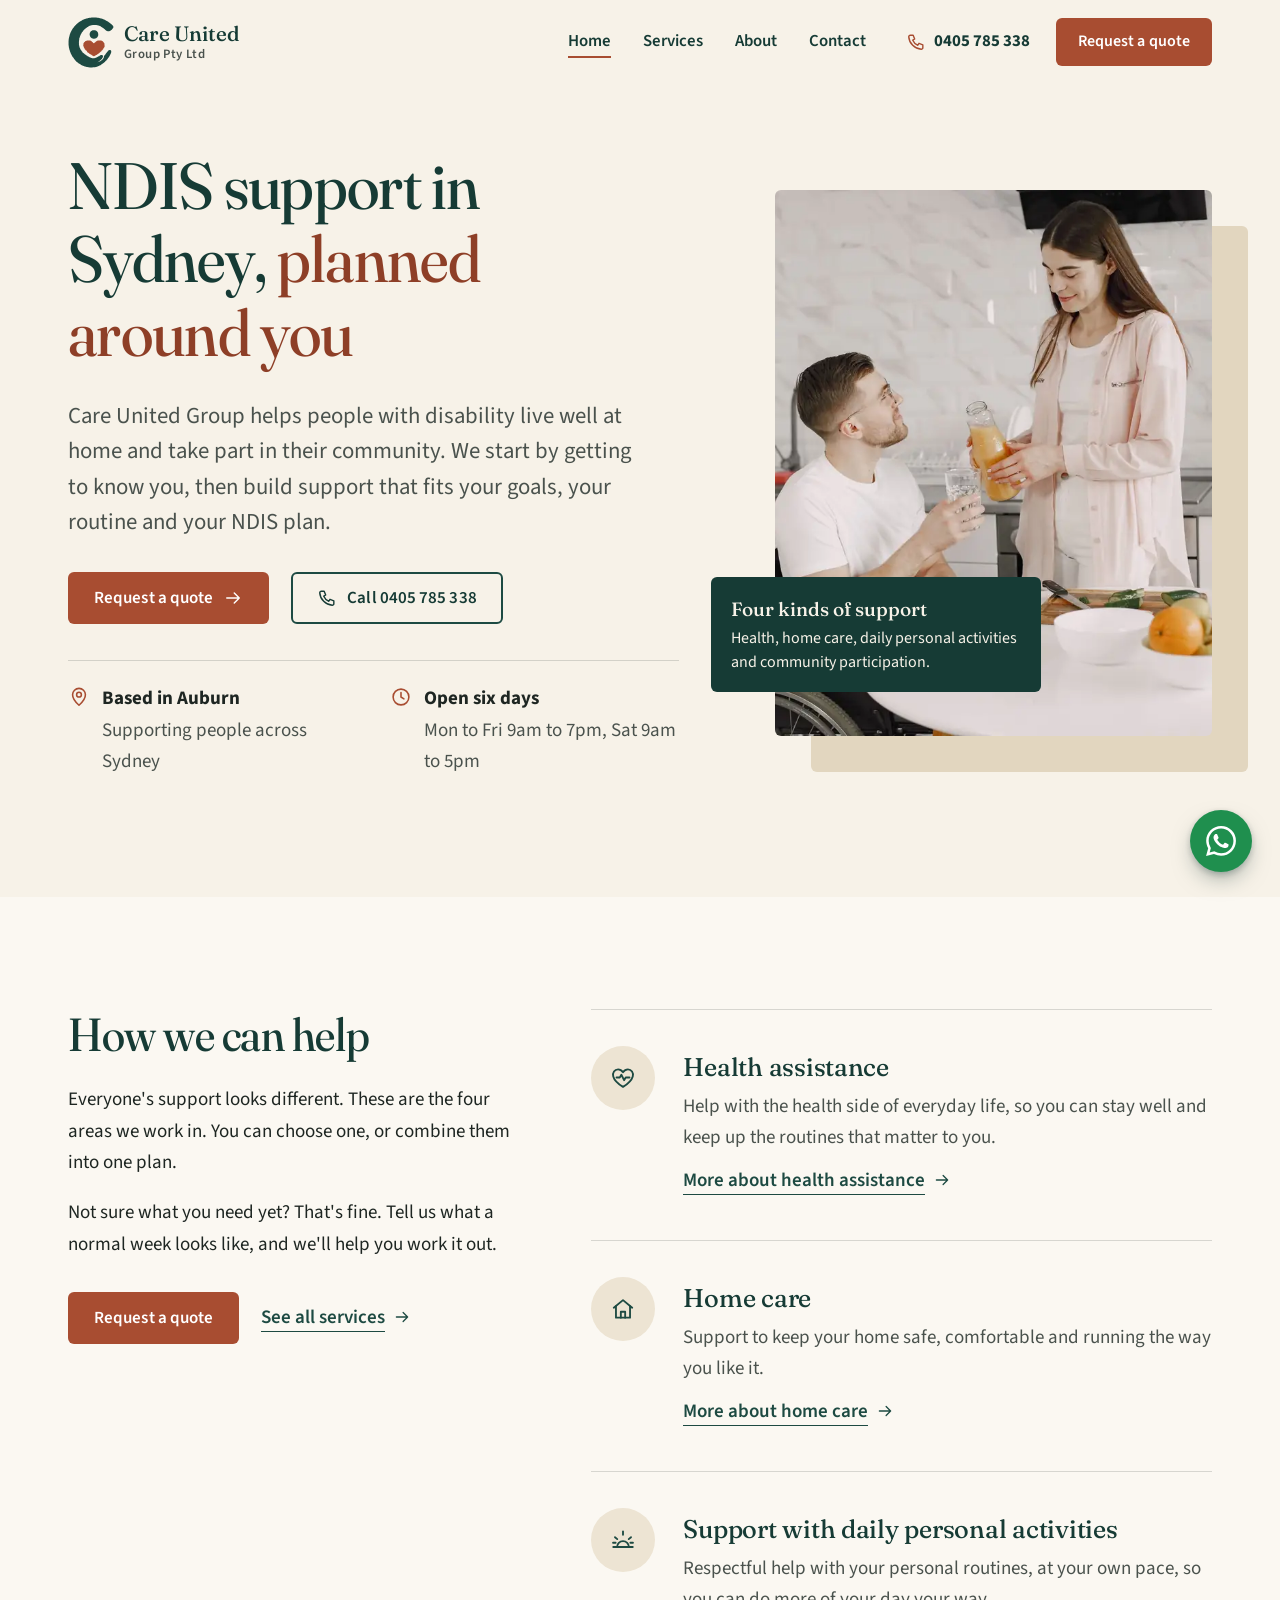
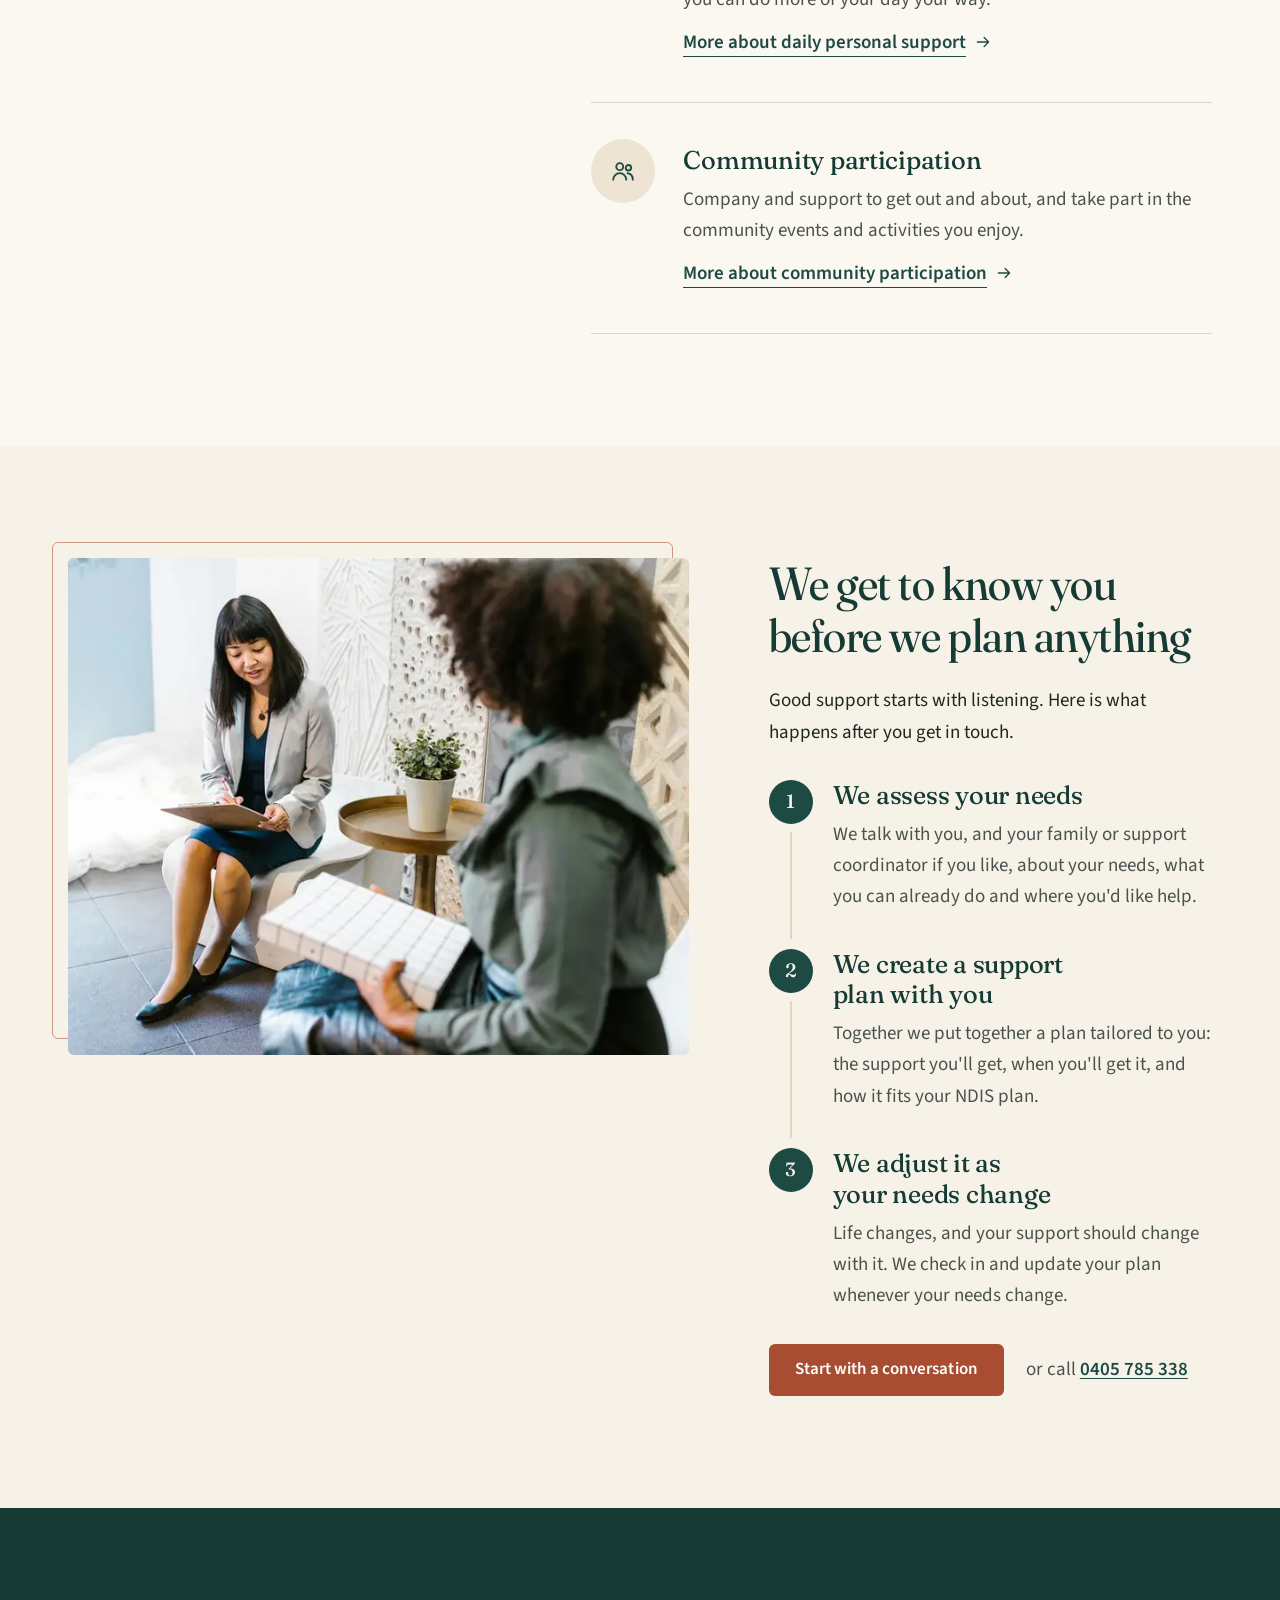
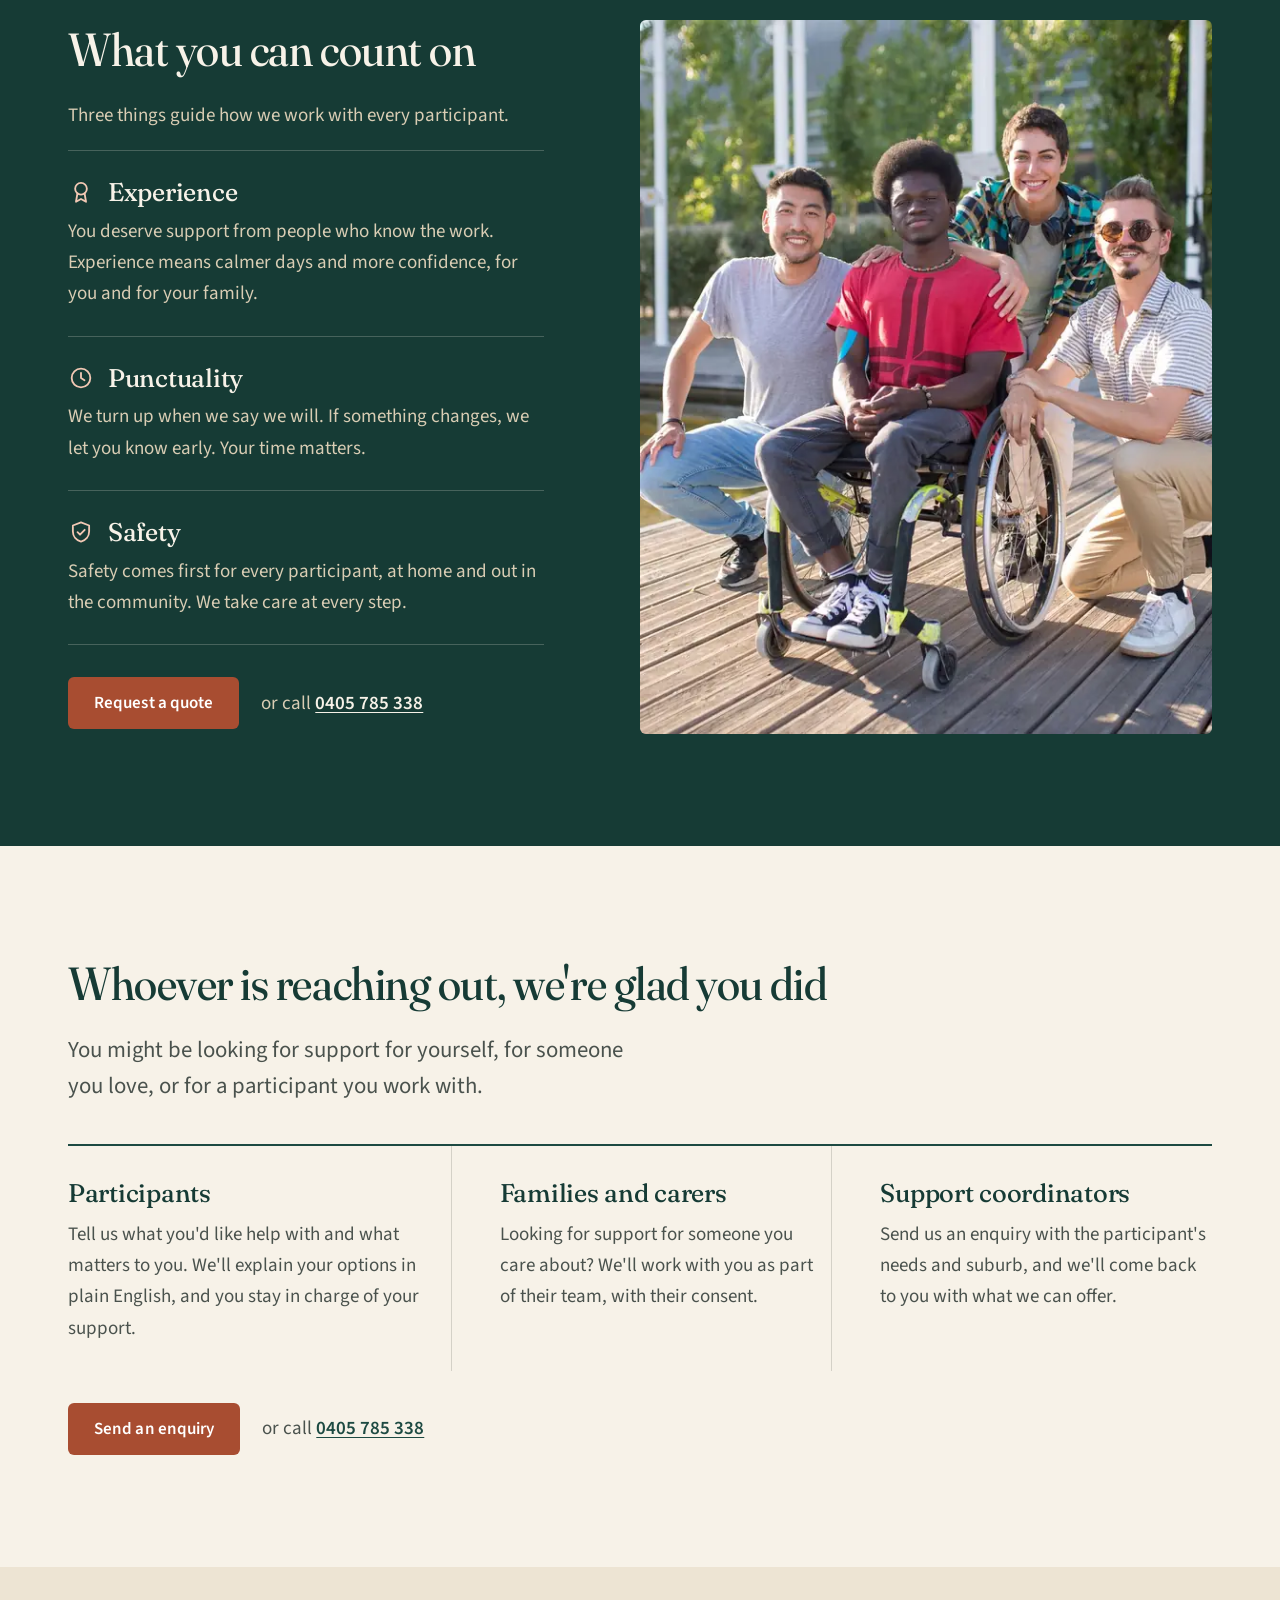
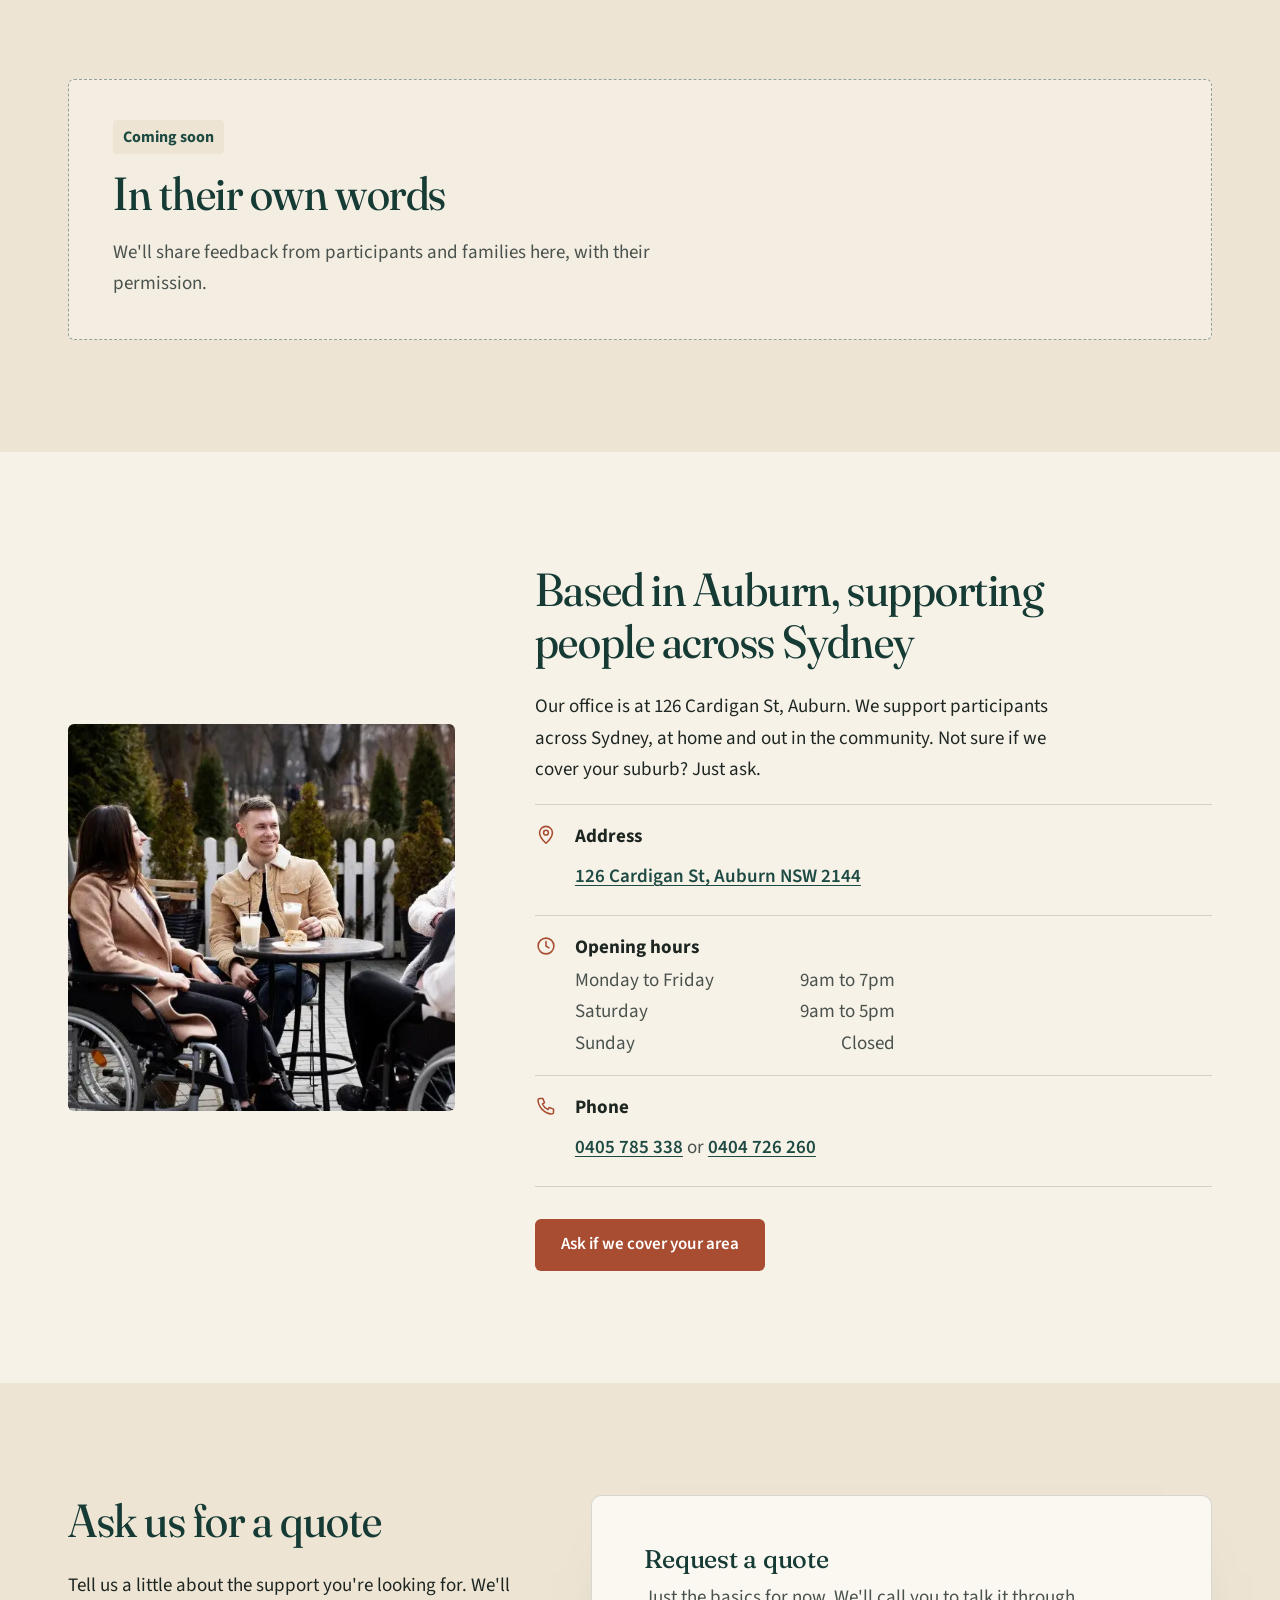
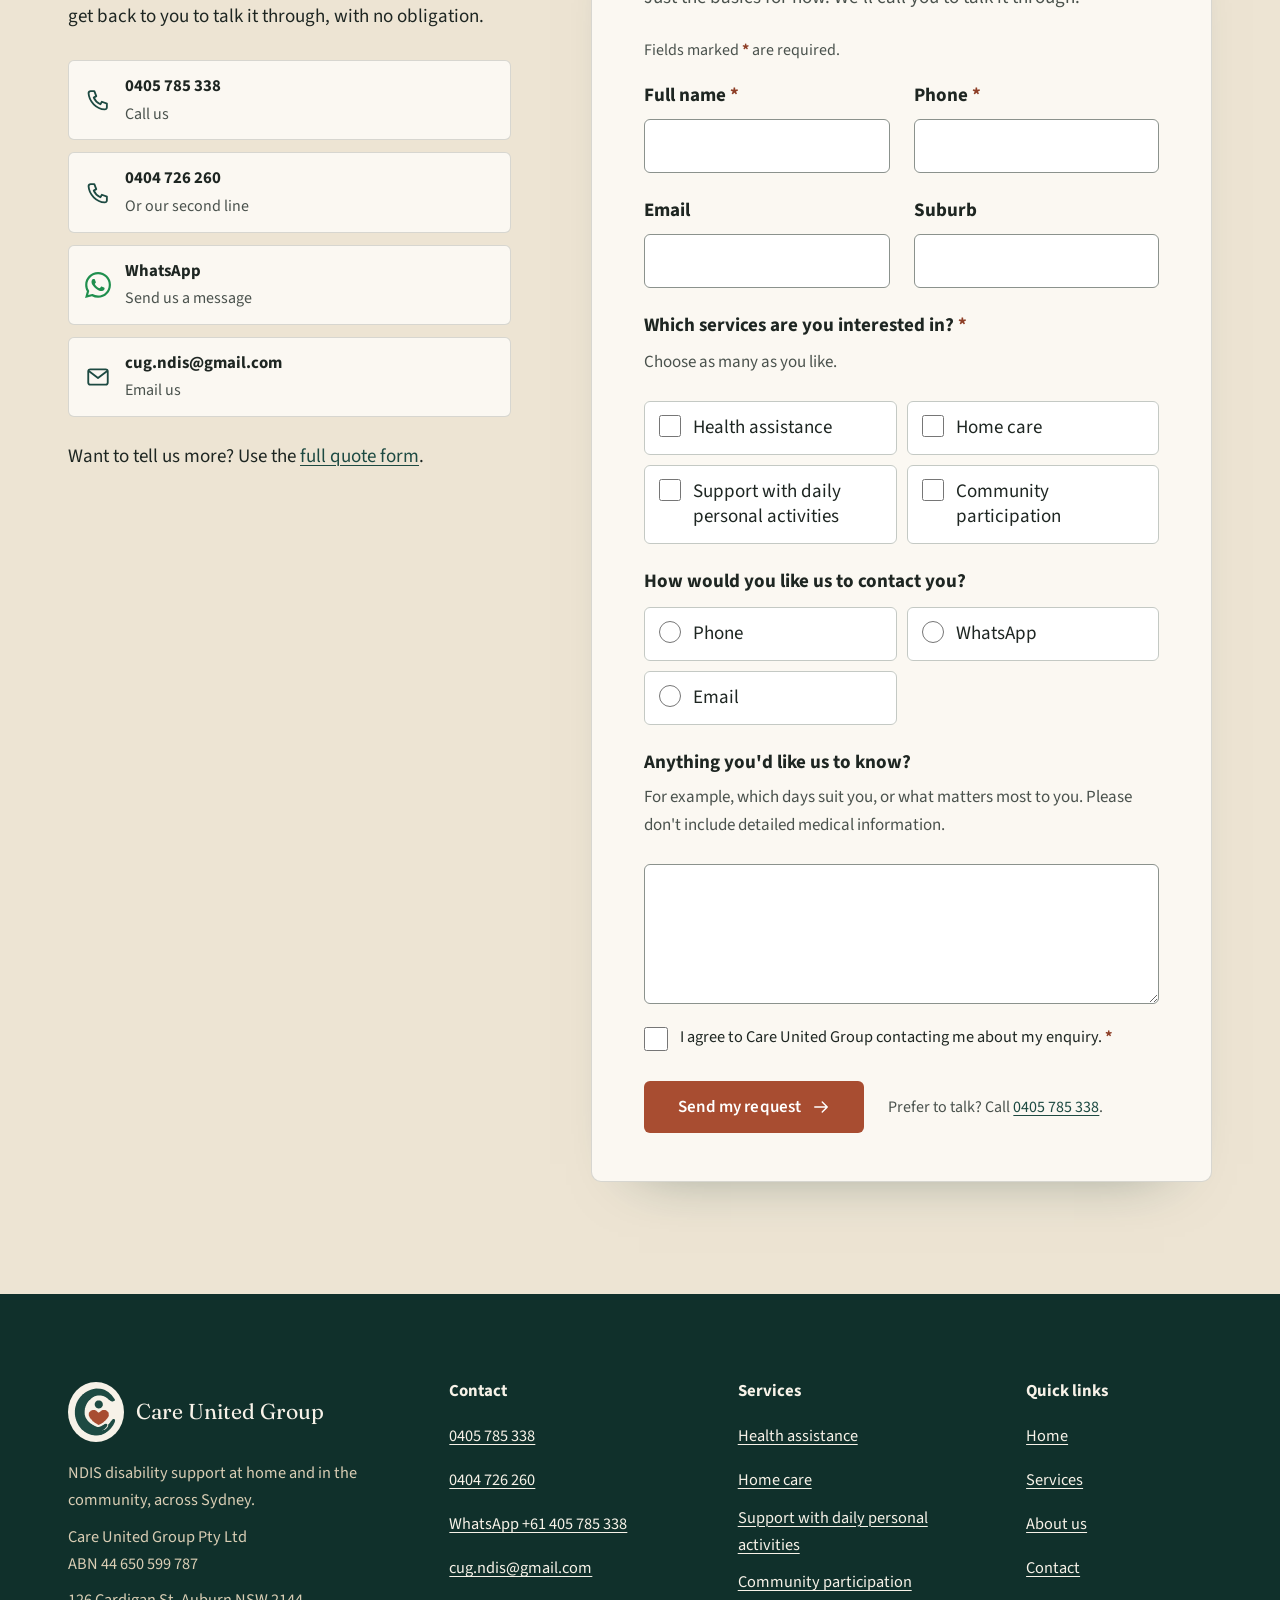
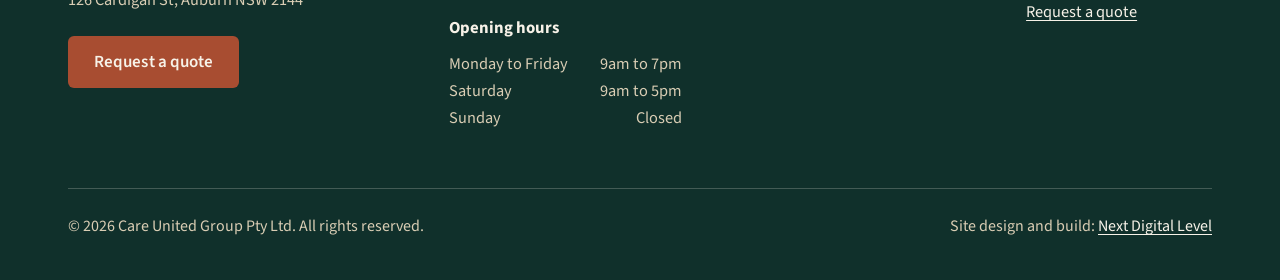
==== index.html @ c9807ba7 "Care United Group website: five pages, quote forms, local SEO Co-Authored-By: Claude Opus 5.5 <norep" ====
<!DOCTYPE html>
<html lang="en-AU">
<head>
  <meta charset="utf-8">
  <meta name="viewport" content="width=device-width, initial-scale=1">
  <title>NDIS Support Services Sydney | Care United Group, Auburn</title>
  <meta name="description" content="NDIS disability support in Sydney from Care United Group in Auburn: health assistance, home care, daily personal activities and community participation. Request a quote.">
  <!-- TODO: this is a preview/pitch copy. Remove the noindex line below (and the Disallow in robots.txt) when the site moves to the client's own domain. -->
  <meta name="robots" content="noindex, nofollow">
  <!-- TODO: add <link rel="canonical"> and og:url with the final absolute URL once the domain is confirmed. -->
  <meta name="theme-color" content="#163b35">
  <meta property="og:type" content="website">
  <meta property="og:site_name" content="Care United Group Pty Ltd">
  <meta property="og:locale" content="en_AU">
  <meta property="og:title" content="NDIS Support Services Sydney | Care United Group, Auburn">
  <meta property="og:description" content="NDIS disability support in Sydney from Care United Group in Auburn: health assistance, home care, daily personal activities and community participation. Request a quote.">
  <!-- TODO: social networks need an absolute og:image URL. Change to https://YOUR-DOMAIN/images/og-image.jpg once the domain is final. -->
  <meta property="og:image" content="images/og-image.jpg">
  <meta property="og:image:width" content="1200">
  <meta property="og:image:height" content="630">
  <meta property="og:image:alt" content="A support worker pouring a drink for a man in a wheelchair at a kitchen table">
  <meta name="twitter:card" content="summary_large_image">
  <!-- TODO: favicon is a placeholder made from the existing logo mark. Replace with a final icon set if the client has one. -->
  <link rel="icon" href="favicon.svg" type="image/svg+xml">
  <link rel="icon" href="favicon-32.png" sizes="32x32" type="image/png">
  <link rel="apple-touch-icon" href="apple-touch-icon.png">
  <link rel="preconnect" href="https://fonts.googleapis.com">
  <link rel="preconnect" href="https://fonts.gstatic.com" crossorigin>
  <link rel="stylesheet" href="https://fonts.googleapis.com/css2?family=Fraunces:opsz,wght,SOFT@9..144,400..600,0..100&amp;family=Source+Sans+3:wght@400;600;700&amp;display=swap">
  <link rel="stylesheet" href="css/style.css">
  <script>document.documentElement.className += " js";</script>
  <!-- TODO: once the final domain is live, add "url" and "image" (absolute URLs) to this schema. -->
  <script type="application/ld+json">
{
  "@context": "https://schema.org",
  "@type": "LocalBusiness",
  "name": "Care United Group Pty Ltd",
  "alternateName": "Care United Group",
  "description": "NDIS disability support in Sydney: health assistance, home care, support with daily personal activities and community participation.",
  "taxID": "ABN 44 650 599 787",
  "telephone": "+61405785338",
  "email": "cug.ndis@gmail.com",
  "address": {
    "@type": "PostalAddress",
    "streetAddress": "126 Cardigan St",
    "addressLocality": "Auburn",
    "addressRegion": "NSW",
    "postalCode": "2144",
    "addressCountry": "AU"
  },
  "areaServed": {
    "@type": "City",
    "name": "Sydney"
  },
  "contactPoint": [
    {
      "@type": "ContactPoint",
      "telephone": "+61405785338",
      "contactType": "customer service",
      "areaServed": "AU",
      "availableLanguage": "English"
    },
    {
      "@type": "ContactPoint",
      "telephone": "+61404726260",
      "contactType": "customer service",
      "areaServed": "AU",
      "availableLanguage": "English"
    }
  ],
  "openingHoursSpecification": [
    {
      "@type": "OpeningHoursSpecification",
      "dayOfWeek": [
        "Monday",
        "Tuesday",
        "Wednesday",
        "Thursday",
        "Friday"
      ],
      "opens": "09:00",
      "closes": "19:00"
    },
    {
      "@type": "OpeningHoursSpecification",
      "dayOfWeek": "Saturday",
      "opens": "09:00",
      "closes": "17:00"
    }
  ],
  "makesOffer": [
    {
      "@type": "Offer",
      "itemOffered": {
        "@type": "Service",
        "name": "Health assistance"
      }
    },
    {
      "@type": "Offer",
      "itemOffered": {
        "@type": "Service",
        "name": "Home care"
      }
    },
    {
      "@type": "Offer",
      "itemOffered": {
        "@type": "Service",
        "name": "Support with daily personal activities"
      }
    },
    {
      "@type": "Offer",
      "itemOffered": {
        "@type": "Service",
        "name": "Community participation"
      }
    }
  ]
}
  </script>
</head>
<body>
  <a class="skip-link" href="#main">Skip to main content</a>
  <!-- TODO: legal name corrected from "Unitrd" to "United" to match the ABN register (ABN 44 650 599 787: CARE UNITED GROUP PTY LTD). Confirm spelling with client. -->
  <header class="site-header">
    <div class="wrap header-inner">
      <a class="brand" href="index.html" aria-label="Care United Group, home">
        <!-- Logo: one-colour version of the client's existing mark, traced to SVG. TODO: confirm logo use / colours with client. -->
        <img src="images/logo-mark.svg" alt="" width="46" height="51">
        <span class="brand-name">Care United<small>Group Pty Ltd</small></span>
      </a>
      <nav class="site-nav" id="site-nav" aria-label="Main">
        <ul>
          <li><a href="index.html" aria-current="page">Home</a></li>
          <li><a href="services.html">Services</a></li>
          <li><a href="about.html">About</a></li>
          <li><a href="contact.html">Contact</a></li>
        </ul>
        <div class="nav-extra">
          <a class="btn btn--primary" href="contact.html#quote-form">Request a quote</a>
          <a class="btn btn--ghost" href="tel:+61405785338"><svg viewBox="0 0 24 24" fill="none" stroke="currentColor" stroke-width="1.7" stroke-linecap="round" stroke-linejoin="round" aria-hidden="true" focusable="false"><path d="M5.2 3.8h3.4l1.8 4.6-2.3 1.4a11.5 11.5 0 0 0 6.1 6.1l1.4-2.3 4.6 1.8v3.4a1.9 1.9 0 0 1-2 1.9C10.5 20.2 3.8 13.5 3.3 5.8a1.9 1.9 0 0 1 1.9-2z"/></svg>Call 0405 785 338</a>
          <a class="btn btn--ghost" href="tel:+61404726260"><svg viewBox="0 0 24 24" fill="none" stroke="currentColor" stroke-width="1.7" stroke-linecap="round" stroke-linejoin="round" aria-hidden="true" focusable="false"><path d="M5.2 3.8h3.4l1.8 4.6-2.3 1.4a11.5 11.5 0 0 0 6.1 6.1l1.4-2.3 4.6 1.8v3.4a1.9 1.9 0 0 1-2 1.9C10.5 20.2 3.8 13.5 3.3 5.8a1.9 1.9 0 0 1 1.9-2z"/></svg>Call 0404 726 260</a>
        </div>
      </nav>
      <a class="header-phone" href="tel:+61405785338"><svg viewBox="0 0 24 24" fill="none" stroke="currentColor" stroke-width="1.7" stroke-linecap="round" stroke-linejoin="round" aria-hidden="true" focusable="false"><path d="M5.2 3.8h3.4l1.8 4.6-2.3 1.4a11.5 11.5 0 0 0 6.1 6.1l1.4-2.3 4.6 1.8v3.4a1.9 1.9 0 0 1-2 1.9C10.5 20.2 3.8 13.5 3.3 5.8a1.9 1.9 0 0 1 1.9-2z"/></svg><span><span class="visually-hidden">Call us on </span>0405 785 338</span></a>
      <a class="btn btn--primary header-quote" href="contact.html#quote-form"><span class="q-long">Request a quote</span><span class="q-short">Get a quote</span></a>
      <button class="nav-toggle" type="button" aria-expanded="false" aria-controls="site-nav" aria-label="Open menu">
        <svg class="icon-menu" viewBox="0 0 24 24" fill="none" stroke="currentColor" stroke-width="1.7" stroke-linecap="round" stroke-linejoin="round" aria-hidden="true" focusable="false"><path d="M4 7h16M4 12h16M4 17h16"/></svg><svg class="icon-close" viewBox="0 0 24 24" fill="none" stroke="currentColor" stroke-width="1.7" stroke-linecap="round" stroke-linejoin="round" aria-hidden="true" focusable="false"><path d="M6 6l12 12M18 6 6 18"/></svg>
      </button>
    </div>
  </header>

  <main id="main">
    <section class="hero" aria-labelledby="hero-title">
      <div class="wrap hero-grid">
        <div class="hero-copy">
          <h1 id="hero-title">NDIS support in Sydney, <span class="soft">planned around you</span></h1>
          <p class="lead">Care United Group helps people with disability live well at home and take part in their community. We start by getting to know you, then build support that fits your goals, your routine and your NDIS plan.</p>
          <div class="cta-row">
            <a class="btn btn--primary" href="contact.html#quote-form">Request a quote <svg viewBox="0 0 24 24" fill="none" stroke="currentColor" stroke-width="1.7" stroke-linecap="round" stroke-linejoin="round" aria-hidden="true" focusable="false"><path d="M4.5 12h15M13.5 6l6 6-6 6"/></svg></a>
            <a class="btn btn--ghost" href="tel:+61405785338"><svg viewBox="0 0 24 24" fill="none" stroke="currentColor" stroke-width="1.7" stroke-linecap="round" stroke-linejoin="round" aria-hidden="true" focusable="false"><path d="M5.2 3.8h3.4l1.8 4.6-2.3 1.4a11.5 11.5 0 0 0 6.1 6.1l1.4-2.3 4.6 1.8v3.4a1.9 1.9 0 0 1-2 1.9C10.5 20.2 3.8 13.5 3.3 5.8a1.9 1.9 0 0 1 1.9-2z"/></svg>Call 0405 785 338</a>
          </div>
          <dl class="hero-meta">
            <div><dt><svg viewBox="0 0 24 24" fill="none" stroke="currentColor" stroke-width="1.7" stroke-linecap="round" stroke-linejoin="round" aria-hidden="true" focusable="false"><path d="M12 21s-7-6.1-7-11.4A7 7 0 0 1 19 9.6C19 14.9 12 21 12 21z"/><circle cx="12" cy="9.5" r="2.6"/></svg>Based in Auburn</dt><dd>Supporting people across Sydney</dd></div>
            <div><dt><svg viewBox="0 0 24 24" fill="none" stroke="currentColor" stroke-width="1.7" stroke-linecap="round" stroke-linejoin="round" aria-hidden="true" focusable="false"><circle cx="12" cy="12" r="8.6"/><path d="M12 7.2V12l3.2 2"/></svg>Open six days</dt><dd>Mon to Fri 9am to 7pm, Sat 9am to 5pm</dd></div>
          </dl>
        </div>
        <div class="hero-media">
          <!-- TODO: replace with real client photos (stock image used as a placeholder) -->
          <img src="images/hero-640.webp" srcset="images/hero-640.webp 640w, images/hero-1000.webp 1000w" sizes="(min-width: 900px) 40vw, 92vw" width="1000" height="1250" alt="A support worker pours a glass of juice for a young man in a wheelchair at a kitchen table" fetchpriority="high" decoding="async">
          <p class="hero-note"><strong>Four kinds of support</strong>Health, home care, daily personal activities and community participation.</p>
        </div>
      </div>
    </section>

    <section class="section section--paper" aria-labelledby="services-title">
      <div class="wrap split">
        <div class="sticky reveal">
          <h2 id="services-title">How we can help</h2>
          <p>Everyone's support looks different. These are the four areas we work in. You can choose one, or combine them into one plan.</p>
          <p>Not sure what you need yet? That's fine. Tell us what a normal week looks like, and we'll help you work it out.</p>
          <div class="cta-row">
            <a class="btn btn--primary" href="contact.html#quote-form">Request a quote</a>
            <a class="text-link" href="services.html"><span>See all services</span><svg viewBox="0 0 24 24" fill="none" stroke="currentColor" stroke-width="1.7" stroke-linecap="round" stroke-linejoin="round" aria-hidden="true" focusable="false"><path d="M4.5 12h15M13.5 6l6 6-6 6"/></svg></a>
          </div>
        </div>
        <ul class="service-list">
            <li class="reveal">
              <div class="icon"><svg viewBox="0 0 24 24" fill="none" stroke="currentColor" stroke-width="1.7" stroke-linecap="round" stroke-linejoin="round" aria-hidden="true" focusable="false"><path d="M12 20.2s-7.6-4.6-9-9.6C2 7 4.3 4 7.4 4c2 0 3.5 1.1 4.6 2.7C13.1 5.1 14.6 4 16.6 4c3.1 0 5.4 3 4.4 6.6-1.4 5-9 9.6-9 9.6z"/><path d="M6 11.5h3l1.5-2.5 2.5 5 1.5-2.5h3.5"/></svg></div>
              <div class="body">
                <h3>Health assistance</h3>
                <p>Help with the health side of everyday life, so you can stay well and keep up the routines that matter to you.</p>
                <a class="text-link" href="services.html#health-assistance"><span>More about health assistance</span><svg viewBox="0 0 24 24" fill="none" stroke="currentColor" stroke-width="1.7" stroke-linecap="round" stroke-linejoin="round" aria-hidden="true" focusable="false"><path d="M4.5 12h15M13.5 6l6 6-6 6"/></svg></a>
              </div>
            </li>
            <li class="reveal">
              <div class="icon"><svg viewBox="0 0 24 24" fill="none" stroke="currentColor" stroke-width="1.7" stroke-linecap="round" stroke-linejoin="round" aria-hidden="true" focusable="false"><path d="M3.5 10.8 12 3.8l8.5 7"/><path d="M5.5 9.3V20h13V9.3"/><path d="M10 20v-5.5h4V20"/></svg></div>
              <div class="body">
                <h3>Home care</h3>
                <p>Support to keep your home safe, comfortable and running the way you like it.</p>
                <a class="text-link" href="services.html#home-care"><span>More about home care</span><svg viewBox="0 0 24 24" fill="none" stroke="currentColor" stroke-width="1.7" stroke-linecap="round" stroke-linejoin="round" aria-hidden="true" focusable="false"><path d="M4.5 12h15M13.5 6l6 6-6 6"/></svg></a>
              </div>
            </li>
            <li class="reveal">
              <div class="icon"><svg viewBox="0 0 24 24" fill="none" stroke="currentColor" stroke-width="1.7" stroke-linecap="round" stroke-linejoin="round" aria-hidden="true" focusable="false"><path d="M3 18.5h18"/><path d="M6.5 18.5a5.5 5.5 0 0 1 11 0"/><path d="M12 4v3.2M4.6 9.4l2.1 1.8M19.4 9.4l-2.1 1.8M2.8 14.5h2.4M18.8 14.5h2.4"/></svg></div>
              <div class="body">
                <h3>Support with daily personal activities</h3>
                <p>Respectful help with your personal routines, at your own pace, so you can do more of your day your way.</p>
                <a class="text-link" href="services.html#daily-living"><span>More about daily personal support</span><svg viewBox="0 0 24 24" fill="none" stroke="currentColor" stroke-width="1.7" stroke-linecap="round" stroke-linejoin="round" aria-hidden="true" focusable="false"><path d="M4.5 12h15M13.5 6l6 6-6 6"/></svg></a>
              </div>
            </li>
            <li class="reveal">
              <div class="icon"><svg viewBox="0 0 24 24" fill="none" stroke="currentColor" stroke-width="1.7" stroke-linecap="round" stroke-linejoin="round" aria-hidden="true" focusable="false"><circle cx="9" cy="8" r="3.2"/><path d="M3 20c0-3.4 2.7-6 6-6s6 2.6 6 6"/><circle cx="17" cy="9" r="2.5"/><path d="M16.2 14.1c2.9.3 4.8 2.7 4.8 5.9"/></svg></div>
              <div class="body">
                <h3>Community participation</h3>
                <p>Company and support to get out and about, and take part in the community events and activities you enjoy.</p>
                <a class="text-link" href="services.html#community-participation"><span>More about community participation</span><svg viewBox="0 0 24 24" fill="none" stroke="currentColor" stroke-width="1.7" stroke-linecap="round" stroke-linejoin="round" aria-hidden="true" focusable="false"><path d="M4.5 12h15M13.5 6l6 6-6 6"/></svg></a>
              </div>
            </li>
        </ul>
      </div>
    </section>

    <section class="section" aria-labelledby="how-title">
      <div class="wrap split split--reverse">
        <div class="media-frame media-frame--offset reveal-img">
          <!-- TODO: replace with real client photos (stock image used as a placeholder) -->
          <img src="images/assess-700.webp" srcset="images/assess-700.webp 700w, images/assess-1100.webp 1100w" sizes="(min-width: 900px) 52vw, 92vw" width="1100" height="880" alt="A support worker with a clipboard listens to a woman during a conversation at home" loading="lazy" decoding="async">
        </div>
        <div class="reveal">
          <h2 id="how-title">We get to know you before we plan anything</h2>
          <p>Good support starts with listening. Here is what happens after you get in touch.</p>
          <ol class="steps">
            <li>
              <h3>We assess your needs</h3>
              <p>We talk with you, and your family or support coordinator if you like, about your needs, what you can already do and where you'd like help.</p>
            </li>
            <li>
              <h3>We create a support plan with you</h3>
              <p>Together we put together a plan tailored to you: the support you'll get, when you'll get it, and how it fits your NDIS plan.</p>
            </li>
            <li>
              <h3>We adjust it as your needs change</h3>
              <p>Life changes, and your support should change with it. We check in and update your plan whenever your needs change.</p>
            </li>
          </ol>
          <div class="cta-row">
            <a class="btn btn--primary" href="contact.html#quote-form">Start with a conversation</a>
            <span class="or">or call <a href="tel:+61405785338">0405 785 338</a></span>
          </div>
        </div>
      </div>
    </section>

    <section class="section section--forest on-dark" aria-labelledby="values-title">
      <div class="wrap values-grid">
        <div class="reveal">
          <h2 id="values-title">What you can count on</h2>
          <p>Three things guide how we work with every participant.</p>
          <ul class="values-list">
            <li>
              <h3><svg viewBox="0 0 24 24" fill="none" stroke="currentColor" stroke-width="1.7" stroke-linecap="round" stroke-linejoin="round" aria-hidden="true" focusable="false"><circle cx="12" cy="9" r="5.4"/><path d="M8.7 13.3 7.4 21l4.6-2.6 4.6 2.6-1.3-7.7"/></svg>Experience</h3>
              <p>You deserve support from people who know the work. Experience means calmer days and more confidence, for you and for your family.</p>
            </li>
            <li>
              <h3><svg viewBox="0 0 24 24" fill="none" stroke="currentColor" stroke-width="1.7" stroke-linecap="round" stroke-linejoin="round" aria-hidden="true" focusable="false"><circle cx="12" cy="12" r="8.6"/><path d="M12 7.2V12l3.2 2"/></svg>Punctuality</h3>
              <p>We turn up when we say we will. If something changes, we let you know early. Your time matters.</p>
            </li>
            <li>
              <h3><svg viewBox="0 0 24 24" fill="none" stroke="currentColor" stroke-width="1.7" stroke-linecap="round" stroke-linejoin="round" aria-hidden="true" focusable="false"><path d="M12 3.2 19.5 6v5.6c0 4.4-3.1 8.1-7.5 9.2-4.4-1.1-7.5-4.8-7.5-9.2V6z"/><path d="m8.8 12.2 2.3 2.3 4.3-4.5"/></svg>Safety</h3>
              <p>Safety comes first for every participant, at home and out in the community. We take care at every step.</p>
            </li>
          </ul>
          <div class="cta-row">
            <a class="btn btn--primary" href="contact.html#quote-form">Request a quote</a>
            <span class="or">or call <a href="tel:+61405785338">0405 785 338</a></span>
          </div>
        </div>
        <div class="values-photo reveal-img">
          <!-- TODO: replace with real client photos (stock image used as a placeholder) -->
          <img src="images/community-friends-600.webp" srcset="images/community-friends-600.webp 600w, images/community-friends-900.webp 900w" sizes="(min-width: 900px) 44vw, 92vw" width="900" height="1125" alt="Four friends, one of them in a wheelchair, smiling together on a sunny waterfront boardwalk" loading="lazy" decoding="async">
        </div>
      </div>
    </section>

    <section class="section" aria-labelledby="who-title">
      <div class="wrap">
        <div class="reveal">
          <h2 id="who-title">Whoever is reaching out, we're glad you did</h2>
          <p class="lead">You might be looking for support for yourself, for someone you love, or for a participant you work with.</p>
        </div>
        <div class="audience reveal">
          <div>
            <h3>Participants</h3>
            <p>Tell us what you'd like help with and what matters to you. We'll explain your options in plain English, and you stay in charge of your support.</p>
          </div>
          <div>
            <h3>Families and carers</h3>
            <p>Looking for support for someone you care about? We'll work with you as part of their team, with their consent.</p>
          </div>
          <div>
            <h3>Support coordinators</h3>
            <p>Send us an enquiry with the participant's needs and suburb, and we'll come back to you with what we can offer.</p>
          </div>
        </div>
        <div class="cta-row">
          <a class="btn btn--primary" href="contact.html#quote-form">Send an enquiry</a>
          <span class="or">or call <a href="tel:+61405785338">0405 785 338</a></span>
        </div>
      </div>
    </section>

    <!-- TODO: participant and family feedback. Add real quotes only, with written permission from each person. Never invent names, quotes or star ratings. Remove this placeholder block once real feedback is added. -->
    <section class="section section--sand" aria-labelledby="feedback-title">
      <div class="wrap">
        <div class="placeholder reveal">
          <span class="tag">Coming soon</span>
          <h2 id="feedback-title">In their own words</h2>
          <p>We'll share feedback from participants and families here, with their permission.</p>
        </div>
      </div>
    </section>

    <section class="section" aria-labelledby="area-title">
      <div class="wrap area-grid">
        <div class="reveal-img">
          <!-- TODO: replace with real client photos (stock image used as a placeholder) -->
          <img src="images/cafe-532.webp" srcset="images/cafe-532.webp 532w" sizes="(min-width: 900px) 34vw, 92vw" width="532" height="532" alt="Friends, two of them in wheelchairs, chatting over drinks at an outdoor cafe table" loading="lazy" decoding="async">
        </div>
        <div class="reveal">
          <h2 id="area-title">Based in Auburn, supporting people across Sydney</h2>
          <p>Our office is at 126 Cardigan St, Auburn. We support participants across Sydney, at home and out in the community. Not sure if we cover your suburb? Just ask.</p>
          <!-- TODO: list the suburbs or regions the client confirms they cover (e.g. for local SEO). Do not add areas until confirmed. -->
          <dl class="details">
            <div><dt><svg viewBox="0 0 24 24" fill="none" stroke="currentColor" stroke-width="1.7" stroke-linecap="round" stroke-linejoin="round" aria-hidden="true" focusable="false"><path d="M12 21s-7-6.1-7-11.4A7 7 0 0 1 19 9.6C19 14.9 12 21 12 21z"/><circle cx="12" cy="9.5" r="2.6"/></svg>Address</dt><dd><a href="https://www.google.com/maps/search/?api=1&query=126+Cardigan+St+Auburn+NSW+2144" target="_blank" rel="noopener">126 Cardigan St, Auburn NSW 2144<span class="visually-hidden"> (opens Google Maps in a new tab)</span></a></dd></div>
            <div><dt><svg viewBox="0 0 24 24" fill="none" stroke="currentColor" stroke-width="1.7" stroke-linecap="round" stroke-linejoin="round" aria-hidden="true" focusable="false"><circle cx="12" cy="12" r="8.6"/><path d="M12 7.2V12l3.2 2"/></svg>Opening hours</dt><dd><ul class="hours">
                  <li><span>Monday to Friday</span><span>9am to 7pm</span></li>
                  <li><span>Saturday</span><span>9am to 5pm</span></li>
                  <li><span>Sunday</span><span>Closed</span></li>
                </ul></dd></div>
            <div><dt><svg viewBox="0 0 24 24" fill="none" stroke="currentColor" stroke-width="1.7" stroke-linecap="round" stroke-linejoin="round" aria-hidden="true" focusable="false"><path d="M5.2 3.8h3.4l1.8 4.6-2.3 1.4a11.5 11.5 0 0 0 6.1 6.1l1.4-2.3 4.6 1.8v3.4a1.9 1.9 0 0 1-2 1.9C10.5 20.2 3.8 13.5 3.3 5.8a1.9 1.9 0 0 1 1.9-2z"/></svg>Phone</dt><dd><a href="tel:+61405785338">0405 785 338</a> or <a href="tel:+61404726260">0404 726 260</a></dd></div>
          </dl>
          <div class="cta-row">
            <a class="btn btn--primary" href="#quote">Ask if we cover your area</a>
          </div>
        </div>
      </div>
    </section>

    <section class="section section--sand" id="quote" aria-labelledby="quote-title">
      <div class="wrap quote-grid">
        <div class="sticky">
          <h2 id="quote-title">Ask us for a quote</h2>
          <p>Tell us a little about the support you're looking for. We'll get back to you to talk it through, with no obligation.</p>
          <ul class="contact-options">
            <li><a href="tel:+61405785338"><svg viewBox="0 0 24 24" fill="none" stroke="currentColor" stroke-width="1.7" stroke-linecap="round" stroke-linejoin="round" aria-hidden="true" focusable="false"><path d="M5.2 3.8h3.4l1.8 4.6-2.3 1.4a11.5 11.5 0 0 0 6.1 6.1l1.4-2.3 4.6 1.8v3.4a1.9 1.9 0 0 1-2 1.9C10.5 20.2 3.8 13.5 3.3 5.8a1.9 1.9 0 0 1 1.9-2z"/></svg><span><strong>0405 785 338</strong><span>Call us</span></span></a></li>
            <li><a href="tel:+61404726260"><svg viewBox="0 0 24 24" fill="none" stroke="currentColor" stroke-width="1.7" stroke-linecap="round" stroke-linejoin="round" aria-hidden="true" focusable="false"><path d="M5.2 3.8h3.4l1.8 4.6-2.3 1.4a11.5 11.5 0 0 0 6.1 6.1l1.4-2.3 4.6 1.8v3.4a1.9 1.9 0 0 1-2 1.9C10.5 20.2 3.8 13.5 3.3 5.8a1.9 1.9 0 0 1 1.9-2z"/></svg><span><strong>0404 726 260</strong><span>Or our second line</span></span></a></li>
            <li><a class="wa" href="https://wa.me/61405785338?text=Hi%2C%20I%27d%20like%20to%20ask%20about%20your%20NDIS%20support%20services" target="_blank" rel="noopener"><svg viewBox="0 0 24 24" fill="currentColor" aria-hidden="true" focusable="false"><path d="M17.472 14.382c-.297-.149-1.758-.867-2.03-.967-.273-.099-.471-.148-.67.15-.197.297-.767.966-.94 1.164-.173.199-.347.223-.644.075-.297-.15-1.255-.463-2.39-1.475-.883-.788-1.48-1.761-1.653-2.059-.173-.297-.018-.458.13-.606.134-.133.298-.347.446-.52.149-.174.198-.298.298-.497.099-.198.05-.371-.025-.52-.075-.149-.669-1.612-.916-2.207-.242-.579-.487-.5-.669-.51-.173-.008-.371-.01-.57-.01-.198 0-.52.074-.792.372-.272.297-1.04 1.016-1.04 2.479 0 1.462 1.065 2.875 1.213 3.074.149.198 2.096 3.2 5.077 4.487.709.306 1.262.489 1.694.625.712.227 1.36.195 1.871.118.571-.085 1.758-.719 2.006-1.413.248-.694.248-1.289.173-1.413-.074-.124-.272-.198-.57-.347m-5.421 7.403h-.004a9.87 9.87 0 0 1-5.031-1.378l-.361-.214-3.741.982.998-3.648-.235-.374a9.86 9.86 0 0 1-1.51-5.26c.001-5.45 4.436-9.884 9.888-9.884 2.64 0 5.122 1.03 6.988 2.898a9.825 9.825 0 0 1 2.893 6.994c-.003 5.45-4.437 9.884-9.885 9.884m8.413-18.297A11.815 11.815 0 0 0 12.05 0C5.495 0 .16 5.335.157 11.892c0 2.096.547 4.142 1.588 5.945L.057 24l6.305-1.654a11.882 11.882 0 0 0 5.683 1.448h.005c6.554 0 11.89-5.335 11.893-11.893a11.821 11.821 0 0 0-3.48-8.413z"/></svg><span><strong>WhatsApp</strong><span>Send us a message<span class="visually-hidden"> (opens in a new tab)</span></span></span></a></li>
            <li><a href="mailto:cug.ndis@gmail.com"><svg viewBox="0 0 24 24" fill="none" stroke="currentColor" stroke-width="1.7" stroke-linecap="round" stroke-linejoin="round" aria-hidden="true" focusable="false"><rect x="3" y="5" width="18" height="14" rx="2"/><path d="m3.5 6.5 8.5 6.5 8.5-6.5"/></svg><span><strong>cug.ndis@gmail.com</strong><span>Email us</span></span></a></li>
          </ul>
          <p style="margin-top:24px">Want to tell us more? Use the <a href="contact.html#quote-form">full quote form</a>.</p>
        </div>
        <div class="form-card">

          <div class="form-head">
            <h3 id="home-quote-title">Request a quote</h3>
            <p class="form-intro">Just the basics for now. We'll call you to talk it through.</p>
          </div>
          <!-- TODO: replace YOUR_FORM_ID with the real Formspree form ID (create the form at formspree.io with cug.ndis@gmail.com as the recipient). Until then the form shows the thank-you message but sends nothing. -->
          <form id="home-quote" class="quote-form" action="https://formspree.io/f/YOUR_FORM_ID" method="POST" novalidate data-quote-form aria-labelledby="home-quote-title">
            <div class="form-summary" tabindex="-1" role="alert">
              <h3>Please check a few things</h3>
              <ul></ul>
            </div>
            <input type="hidden" name="_subject" value="New quote request from the website (home page)">
            <div class="hp" aria-hidden="true">
              <label for="home-quote-gotcha">Leave this field empty</label>
              <input type="text" id="home-quote-gotcha" name="_gotcha" tabindex="-1" autocomplete="off">
            </div>
            <p class="req-note">Fields marked <abbr title="required">*</abbr> are required.</p>
            <div class="form-grid">
            <div class="form-grid form-grid--2">
              <div class="field" data-field="name">
                <label for="home-quote-name">Full name <abbr title="required">*</abbr></label>
                <input type="text" id="home-quote-name" name="name" autocomplete="name" required aria-required="true" aria-describedby="home-quote-name-error">
                <p class="error-msg" id="home-quote-name-error" aria-live="polite"></p>
              </div>
              <div class="field" data-field="phone">
                <label for="home-quote-phone">Phone <abbr title="required">*</abbr></label>
                <input type="tel" id="home-quote-phone" name="phone" autocomplete="tel" inputmode="tel" required aria-required="true" aria-describedby="home-quote-phone-error">
                <p class="error-msg" id="home-quote-phone-error" aria-live="polite"></p>
              </div>
            </div>
            <div class="form-grid form-grid--2">
              <div class="field" data-field="email">
                <label for="home-quote-email">Email</label>
                <input type="email" id="home-quote-email" name="email" autocomplete="email" inputmode="email" aria-describedby="home-quote-email-error">
                <p class="error-msg" id="home-quote-email-error" aria-live="polite"></p>
              </div>
              <div class="field">
                <label for="home-quote-suburb">Suburb</label>
                <input type="text" id="home-quote-suburb" name="suburb" autocomplete="address-level2">
              </div>
            </div>

            <fieldset class="field" data-field="services" aria-describedby="home-quote-services-error">
              <legend>Which services are you interested in? <abbr title="required">*</abbr></legend>
              <p class="hint">Choose as many as you like.</p>
              <div class="choices choices--2" data-validate>
                <label class="choice"><input type="checkbox" name="services" value="Health assistance" id="home-quote-services"> <span>Health assistance</span></label>
                <label class="choice"><input type="checkbox" name="services" value="Home care"> <span>Home care</span></label>
                <label class="choice"><input type="checkbox" name="services" value="Support with daily personal activities"> <span>Support with daily personal activities</span></label>
                <label class="choice"><input type="checkbox" name="services" value="Community participation"> <span>Community participation</span></label>
              </div>
              <p class="error-msg" id="home-quote-services-error" aria-live="polite"></p>
            </fieldset>

            <fieldset class="field">
              <legend>How would you like us to contact you? <span class="visually-hidden">(optional)</span></legend>
              
              <div class="choices choices--2">
                <label class="choice"><input type="radio" name="contact_method" value="Phone"> <span>Phone</span></label>
                <label class="choice"><input type="radio" name="contact_method" value="WhatsApp"> <span>WhatsApp</span></label>
                <label class="choice"><input type="radio" name="contact_method" value="Email"> <span>Email</span></label>
              </div>
            </fieldset>
            <div class="field">
              <label for="home-quote-message">Anything you'd like us to know?</label>
              <p class="hint" id="home-quote-message-hint">For example, which days suit you, or what matters most to you. Please don't include detailed medical information.</p>
              <textarea id="home-quote-message" name="message" rows="3" aria-describedby="home-quote-message-hint"></textarea>
            </div>
            <div class="field" data-field="consent">
              <label class="consent" for="home-quote-consent"><input type="checkbox" id="home-quote-consent" name="consent" value="Yes" required aria-required="true" aria-describedby="home-quote-consent-error"> <span>I agree to Care United Group contacting me about my enquiry. <abbr title="required">*</abbr></span></label>
              <p class="error-msg" id="home-quote-consent-error" aria-live="polite"></p>
            </div>
            <div class="form-actions">
              <button class="btn btn--primary" type="submit"><span>Send my request</span> <svg viewBox="0 0 24 24" fill="none" stroke="currentColor" stroke-width="1.7" stroke-linecap="round" stroke-linejoin="round" aria-hidden="true" focusable="false"><path d="M4.5 12h15M13.5 6l6 6-6 6"/></svg></button>
              <p class="form-fine">Prefer to talk? Call <a href="tel:+61405785338">0405 785 338</a>.</p>
            </div>
            <p class="form-error-send" tabindex="-1" role="alert">Sorry, your request didn't send. Please try again, or call us on <a href="tel:+61405785338">0405 785 338</a>.</p>
            </div>
          </form>
          <div class="form-success" tabindex="-1" role="status" aria-live="polite">
            <div class="tick"><svg viewBox="0 0 24 24" fill="none" stroke="currentColor" stroke-width="1.7" stroke-linecap="round" stroke-linejoin="round" aria-hidden="true" focusable="false"><path d="m5 12.5 4.5 4.5L19 7.5"/></svg></div>
            <h3>Thank you, we've got your request</h3>
            <p>We'll be in touch soon using the contact method you chose. If it's urgent, please call us on <a href="tel:+61405785338">0405 785 338</a> or <a href="tel:+61404726260">0404 726 260</a>.</p>
          </div>
        </div>
      </div>
    </section>
  </main>

  <footer class="site-footer on-dark">
    <div class="wrap">
      <div class="footer-grid">
        <div>
          <a class="footer-brand" href="index.html"><img src="images/logo-mark.svg" alt="" width="44" height="48"><span>Care United Group</span></a>
          <p>NDIS disability support at home and in the community, across Sydney.</p>
          <p>Care United Group Pty Ltd<br>ABN 44 650 599 787</p>
          <!-- TODO: add NDIS registration status and registration number here once confirmed by the client. -->
          <address>126 Cardigan St, Auburn NSW 2144</address>
          <div class="footer-cta"><a class="btn btn--primary" href="contact.html#quote-form">Request a quote</a></div>
        </div>
        <div>
          <h2>Contact</h2>
          <ul>
            <li><a href="tel:+61405785338">0405 785 338</a></li>
            <li><a href="tel:+61404726260">0404 726 260</a></li>
            <li><a href="https://wa.me/61405785338?text=Hi%2C%20I%27d%20like%20to%20ask%20about%20your%20NDIS%20support%20services" target="_blank" rel="noopener">WhatsApp +61 405 785 338<span class="visually-hidden"> (opens in a new tab)</span></a></li>
            <li><a href="mailto:cug.ndis@gmail.com">cug.ndis@gmail.com</a></li>
          </ul>
          <h2 style="margin-top:28px">Opening hours</h2>
          <ul class="footer-hours">
            <li><span>Monday to Friday</span><span>9am to 7pm</span></li>
            <li><span>Saturday</span><span>9am to 5pm</span></li>
            <li><span>Sunday</span><span>Closed</span></li>
          </ul>
        </div>
        <div>
          <h2>Services</h2>
          <ul>
            <li><a href="services.html#health-assistance">Health assistance</a></li>
            <li><a href="services.html#home-care">Home care</a></li>
            <li><a href="services.html#daily-living">Support with daily personal activities</a></li>
            <li><a href="services.html#community-participation">Community participation</a></li>
          </ul>
        </div>
        <div>
          <h2>Quick links</h2>
          <ul>
            <li><a href="index.html">Home</a></li>
            <li><a href="services.html">Services</a></li>
            <li><a href="about.html">About us</a></li>
            <li><a href="contact.html">Contact</a></li>
            <li><a href="contact.html#quote-form">Request a quote</a></li>
          </ul>
        </div>
      </div>
      <div class="footer-bottom">
        <p>&copy; <span data-year>2026</span> Care United Group Pty Ltd. All rights reserved.</p>
        <p>Site design and build: <a href="https://nextdigitalevel.com/">Next Digital Level</a></p>
      </div>
    </div>
  </footer>

  <div class="fab-stack">
    <a class="fab fab--call" href="tel:+61405785338" aria-label="Call Care United Group on 0405 785 338"><svg viewBox="0 0 24 24" fill="none" stroke="currentColor" stroke-width="1.7" stroke-linecap="round" stroke-linejoin="round" aria-hidden="true" focusable="false"><path d="M5.2 3.8h3.4l1.8 4.6-2.3 1.4a11.5 11.5 0 0 0 6.1 6.1l1.4-2.3 4.6 1.8v3.4a1.9 1.9 0 0 1-2 1.9C10.5 20.2 3.8 13.5 3.3 5.8a1.9 1.9 0 0 1 1.9-2z"/></svg></a>
    <a class="fab fab--wa" href="https://wa.me/61405785338?text=Hi%2C%20I%27d%20like%20to%20ask%20about%20your%20NDIS%20support%20services" target="_blank" rel="noopener" aria-label="Chat with Care United Group on WhatsApp (opens in a new tab)"><svg viewBox="0 0 24 24" fill="currentColor" aria-hidden="true" focusable="false"><path d="M17.472 14.382c-.297-.149-1.758-.867-2.03-.967-.273-.099-.471-.148-.67.15-.197.297-.767.966-.94 1.164-.173.199-.347.223-.644.075-.297-.15-1.255-.463-2.39-1.475-.883-.788-1.48-1.761-1.653-2.059-.173-.297-.018-.458.13-.606.134-.133.298-.347.446-.52.149-.174.198-.298.298-.497.099-.198.05-.371-.025-.52-.075-.149-.669-1.612-.916-2.207-.242-.579-.487-.5-.669-.51-.173-.008-.371-.01-.57-.01-.198 0-.52.074-.792.372-.272.297-1.04 1.016-1.04 2.479 0 1.462 1.065 2.875 1.213 3.074.149.198 2.096 3.2 5.077 4.487.709.306 1.262.489 1.694.625.712.227 1.36.195 1.871.118.571-.085 1.758-.719 2.006-1.413.248-.694.248-1.289.173-1.413-.074-.124-.272-.198-.57-.347m-5.421 7.403h-.004a9.87 9.87 0 0 1-5.031-1.378l-.361-.214-3.741.982.998-3.648-.235-.374a9.86 9.86 0 0 1-1.51-5.26c.001-5.45 4.436-9.884 9.888-9.884 2.64 0 5.122 1.03 6.988 2.898a9.825 9.825 0 0 1 2.893 6.994c-.003 5.45-4.437 9.884-9.885 9.884m8.413-18.297A11.815 11.815 0 0 0 12.05 0C5.495 0 .16 5.335.157 11.892c0 2.096.547 4.142 1.588 5.945L.057 24l6.305-1.654a11.882 11.882 0 0 0 5.683 1.448h.005c6.554 0 11.89-5.335 11.893-11.893a11.821 11.821 0 0 0-3.48-8.413z"/></svg></a>
  </div>

  <script src="js/main.js" defer></script>
</body>
</html>
---- css/style.css ----
/* Care United Group — site styles
   Mobile first. Breakpoints: 600px, 900px, 1100px. */

:root {
  --ink: #1e2622;
  --muted: #4a524d;
  --cream: #f7f2e8;
  --paper: #fbf8f2;
  --sand: #ede4d3;
  --sand-deep: #e2d6bf;
  --forest: #1d4a42;
  --forest-deep: #163b35;
  --clay: #a84d31;
  --clay-dark: #8e3f27;
  --on-dark: #f7f2e8;
  --on-dark-muted: #d9cdb4;
  --line: rgba(30, 38, 34, 0.16);
  --line-dark: rgba(247, 242, 232, 0.22);
  --wa: #1f8f4e;
  --focus: #a84d31;

  --serif: "Fraunces", Georgia, "Times New Roman", serif;
  --sans: "Source Sans 3", "Segoe UI", Roboto, Helvetica, Arial, sans-serif;

  --gutter: 20px;
  --max: 1240px;
  --radius: 6px;
  --header-h: 72px;
}

*, *::before, *::after { box-sizing: border-box; }

html {
  -webkit-text-size-adjust: 100%;
  scroll-behavior: smooth;
  scroll-padding-top: calc(var(--header-h) + 16px);
}

body {
  margin: 0;
  background: var(--cream);
  color: var(--ink);
  font-family: var(--sans);
  font-size: 1.125rem;          /* 18px */
  line-height: 1.65;
  text-rendering: optimizeLegibility;
  -webkit-font-smoothing: antialiased;
  overflow-x: hidden;
}

@media (min-width: 1100px) {
  body { font-size: 1.1875rem; } /* 19px */
}

img { display: block; max-width: 100%; height: auto; }
svg { flex-shrink: 0; }

h1, h2, h3 {
  font-family: var(--serif);
  font-weight: 450;
  font-variation-settings: "opsz" 96, "SOFT" 30;
  line-height: 1.12;
  letter-spacing: -0.01em;
  color: var(--forest-deep);
  margin: 0 0 0.5em;
  text-wrap: balance;
}
h1 { font-size: clamp(2.35rem, 1.6rem + 3.6vw, 4.1rem); }
h2 { font-size: clamp(1.9rem, 1.45rem + 2vw, 2.9rem); }
h3 { font-size: clamp(1.35rem, 1.2rem + 0.6vw, 1.6rem); font-variation-settings: "opsz" 36, "SOFT" 30; line-height: 1.2; }

p { margin: 0 0 1em; max-width: 62ch; }
.lead { font-size: 1.2em; line-height: 1.55; color: var(--muted); max-width: 52ch; }

a { color: var(--forest); text-decoration-thickness: 1px; text-underline-offset: 0.18em; }
a:hover { color: var(--clay-dark); }

:focus-visible {
  outline: 3px solid var(--focus);
  outline-offset: 3px;
  border-radius: 2px;
}
.on-dark :focus-visible, .site-footer :focus-visible { outline-color: #f2c8b4; }

.visually-hidden {
  position: absolute !important; width: 1px; height: 1px; padding: 0; margin: -1px;
  overflow: hidden; clip: rect(0 0 0 0); white-space: nowrap; border: 0;
}

.skip-link {
  position: absolute; left: 12px; top: -80px; z-index: 200;
  background: var(--forest-deep); color: var(--on-dark);
  padding: 12px 18px; border-radius: var(--radius); font-weight: 600;
}
.skip-link:focus { top: 12px; color: var(--on-dark); }

.wrap {
  width: 100%;
  max-width: var(--max);
  margin: 0 auto;
  padding: 0 var(--gutter);
}
@media (min-width: 600px) { :root { --gutter: 32px; } }
@media (min-width: 1100px) { :root { --gutter: 48px; } }

.section { padding: 72px 0; }
@media (min-width: 900px) { .section { padding: 112px 0; } }
.section--sand { background: var(--sand); }
.section--paper { background: var(--paper); }
.section--forest { background: var(--forest-deep); color: var(--on-dark); }
.section--forest h2, .section--forest h3 { color: var(--on-dark); }
.section--forest p { color: var(--on-dark-muted); }
.section--forest a:not(.btn) { color: var(--on-dark); }

/* ---------- Buttons ---------- */
.btn {
  display: inline-flex; align-items: center; justify-content: center; gap: 10px;
  min-height: 52px; padding: 12px 24px;
  font: 600 1.0625rem/1.2 var(--sans);
  letter-spacing: 0.005em;
  text-decoration: none;
  border: 2px solid transparent;
  border-radius: var(--radius);
  cursor: pointer;
  transition: background-color .2s ease, color .2s ease, border-color .2s ease, transform .2s ease;
}
.btn svg { width: 20px; height: 20px; }
.btn--primary { background: var(--clay); color: #fff; }
.btn--primary:hover { background: var(--clay-dark); color: #fff; }
.btn--ghost { background: transparent; color: var(--forest-deep); border-color: var(--forest); }
.btn--ghost:hover { background: var(--forest); color: var(--on-dark); }
.on-dark .btn--ghost, .section--forest .btn--ghost { color: var(--on-dark); border-color: var(--on-dark-muted); }
.on-dark .btn--ghost:hover, .section--forest .btn--ghost:hover { background: var(--on-dark); color: var(--forest-deep); }
.btn:active { transform: translateY(1px); }

.cta-row { display: flex; flex-wrap: wrap; align-items: center; gap: 14px 22px; margin-top: 32px; }
.cta-row .or { color: var(--muted); }
.cta-row .or a { font-weight: 600; white-space: nowrap; }
.section--forest .cta-row .or { color: var(--on-dark-muted); }

.text-link {
  display: inline-block; padding: 10px 0;
  font-weight: 600; color: var(--forest); text-decoration: none; line-height: 1.4;
}
.text-link span { border-bottom: 1px solid currentColor; }
.text-link svg { width: 18px; height: 18px; margin-left: 8px; vertical-align: -3px; transition: transform .2s ease; }
.text-link:hover svg { transform: translateX(3px); }

/* ---------- Header ---------- */
.site-header {
  position: sticky; top: 0; z-index: 100;
  background: rgba(247, 242, 232, 0.97);
  border-bottom: 1px solid transparent;
  transition: border-color .2s ease, box-shadow .2s ease;
}
.site-header.is-scrolled { border-bottom-color: var(--line); box-shadow: 0 6px 24px -18px rgba(22, 59, 53, .5); }
.header-inner {
  display: flex; align-items: center; gap: 12px;
  min-height: var(--header-h);
}
.brand {
  display: inline-flex; align-items: center; gap: 10px;
  text-decoration: none; color: var(--forest-deep);
  margin-right: auto; min-height: 44px;
}
.brand img { width: 40px; height: 44px; }
.brand-name {
  font-family: var(--serif); font-variation-settings: "opsz" 30;
  font-weight: 500; font-size: 1.12rem; line-height: 1.05;
}
.brand-name small {
  display: block; font-family: var(--sans); font-weight: 600;
  font-size: 0.8rem; letter-spacing: 0.03em; color: var(--muted); margin-top: 3px;
}
@media (max-width: 380px) {
  .brand-name { font-size: 1rem; }
  .brand img { width: 34px; height: 38px; }
}

.nav-toggle {
  display: inline-flex; align-items: center; justify-content: center;
  width: 48px; height: 48px; padding: 0;
  background: transparent; border: 1.5px solid var(--line); border-radius: var(--radius);
  color: var(--forest-deep); cursor: pointer;
}
.nav-toggle svg { width: 24px; height: 24px; }
.nav-toggle .icon-close { display: none; }
.nav-toggle[aria-expanded="true"] .icon-close { display: block; }
.nav-toggle[aria-expanded="true"] .icon-menu { display: none; }

.header-quote { min-height: 48px; padding: 10px 14px; font-size: 1rem; white-space: nowrap; }
.header-quote .q-long { display: none; }
@media (min-width: 520px) {
  .header-quote .q-long { display: inline; }
  .header-quote .q-short { display: none; }
}
.brand-name { white-space: nowrap; }
@media (max-width: 519px) { .brand-name small { display: none; } }
@media (max-width: 359px) { .header-quote { display: none; } }

.header-phone { display: none; }

.site-nav { display: none; }
.site-nav.is-open {
  display: block;
  position: absolute; left: 0; right: 0; top: 100%;
  background: var(--cream);
  border-top: 1px solid var(--line);
  border-bottom: 1px solid var(--line);
  box-shadow: 0 24px 40px -24px rgba(22, 59, 53, .45);
  max-height: calc(100vh - var(--header-h));
  overflow-y: auto;
}
.site-nav ul { list-style: none; margin: 0; padding: 8px var(--gutter) 0; }
.site-nav li + li { border-top: 1px solid var(--line); }
.site-nav a {
  display: flex; align-items: center; min-height: 56px;
  font-family: var(--serif); font-size: 1.4rem; font-variation-settings: "opsz" 36;
  color: var(--forest-deep); text-decoration: none;
}
.site-nav a[aria-current="page"] { color: var(--clay-dark); }
.nav-extra { padding: 16px var(--gutter) 24px; display: grid; gap: 10px; }
.nav-extra a { font-family: var(--sans); font-size: 1.05rem; min-height: 48px; }
.nav-extra .btn--primary, .nav-extra .btn--primary:hover { color: #fff; }
.nav-extra .btn--ghost { color: var(--forest-deep); }
.nav-extra .btn--ghost:hover { color: var(--on-dark); }

@media (min-width: 1000px) {
  .nav-toggle { display: none; }
  .site-nav, .site-nav.is-open {
    display: block; position: static; background: none; border: 0; box-shadow: none; max-height: none; overflow: visible;
  }
  .site-nav ul { display: flex; gap: 4px; padding: 0; }
  .site-nav li + li { border: 0; }
  .site-nav a {
    font-family: var(--sans); font-size: 1.05rem; font-weight: 600; min-height: 44px; padding: 0 14px;
    position: relative;
  }
  .site-nav a::after {
    content: ""; position: absolute; left: 14px; right: 14px; bottom: 6px; height: 2px;
    background: var(--clay); transform: scaleX(0); transform-origin: left; transition: transform .25s ease;
  }
  .site-nav a:hover::after, .site-nav a[aria-current="page"]::after { transform: scaleX(1); }
  .site-nav a[aria-current="page"] { color: var(--forest-deep); }
  .nav-extra { display: none; }
  .header-phone {
    display: inline-flex; align-items: center; gap: 8px; min-height: 44px;
    font-weight: 700; font-size: 1.05rem; color: var(--forest-deep); text-decoration: none;
    padding: 0 6px; margin-left: 8px; white-space: nowrap;
  }
  .header-phone svg { width: 20px; height: 20px; color: var(--clay); }
  .header-phone:hover { color: var(--clay-dark); }
  .header-quote { padding: 10px 20px; margin-left: 8px; }
  :root { --header-h: 84px; }
  .brand img { width: 46px; height: 51px; }
  .brand-name { font-size: 1.3rem; }
}

/* ---------- Hero (home) ---------- */
.hero { padding: 40px 0 72px; position: relative; }
.hero-grid { display: grid; gap: 44px; }
.hero h1 { max-width: 15ch; margin-bottom: 0.45em; }
.hero h1 .soft { color: var(--clay-dark); }
.hero .lead { margin-bottom: 0; }
.hero-meta {
  display: grid; gap: 14px; margin: 36px 0 0; padding: 22px 0 0;
  border-top: 1px solid var(--line);
}
.hero-meta div { position: relative; padding-left: 34px; }
.hero-meta svg { position: absolute; left: 0; top: 3px; width: 22px; height: 22px; color: var(--clay); }
.hero-meta dt { font-weight: 700; }
.hero-meta dd { margin: 0; color: var(--muted); }

.hero-media { position: relative; margin: 0 0 0 12px; }
.hero-media::before {
  content: ""; position: absolute; inset: 22px -12px -22px 22px;
  background: var(--sand-deep); border-radius: var(--radius); z-index: 0;
}
.hero-media img {
  position: relative; z-index: 1; width: 100%; aspect-ratio: 4 / 4.2; object-fit: cover; object-position: 55% 40%;
  border-radius: var(--radius);
}
.hero-note {
  position: relative; z-index: 2;
  margin: -46px 12px 0 -12px;
  background: var(--forest-deep); color: var(--on-dark);
  padding: 18px 20px; border-radius: var(--radius);
  max-width: 330px; font-size: 1rem; line-height: 1.5;
}
.hero-note strong { display: block; font-family: var(--serif); font-weight: 500; font-size: 1.2rem; margin-bottom: 2px; }

@media (min-width: 900px) {
  .hero { padding: 64px 0 120px; }
  .hero-grid { grid-template-columns: minmax(0, 7fr) minmax(0, 5fr); gap: 64px; align-items: center; }
  .hero-meta { grid-template-columns: 1fr 1fr; gap: 20px 32px; }
  .hero-media { margin: 0; }
  .hero-media::before { inset: 36px -36px -36px 36px; }
  .hero-media img { aspect-ratio: 4 / 5; }
  .hero-note { position: absolute; left: -64px; bottom: 44px; margin: 0; }
}
@media (min-width: 1100px) {
  .hero-grid { gap: 96px; }
}

/* ---------- Page hero (inner pages) ---------- */
.page-hero { padding: 48px 0 56px; }
.page-hero h1 { max-width: 18ch; }
.page-hero .lead { max-width: 56ch; }
.crumbs { font-size: 1rem; color: var(--muted); margin-bottom: 18px; }
.crumbs a { color: var(--muted); }
@media (min-width: 900px) { .page-hero { padding: 80px 0 72px; } }

.page-hero--split .wrap { display: grid; gap: 40px; }
@media (min-width: 900px) {
  .page-hero--split .wrap { grid-template-columns: minmax(0, 7fr) minmax(0, 5fr); align-items: end; gap: 72px; }
}

/* ---------- Home: services list ---------- */
.split { display: grid; gap: 40px; }
@media (min-width: 900px) {
  .split { grid-template-columns: minmax(0, 5fr) minmax(0, 7fr); gap: 80px; align-items: start; }
  .split--reverse { grid-template-columns: minmax(0, 7fr) minmax(0, 5fr); }
  .split .sticky { position: sticky; top: calc(var(--header-h) + 40px); }
}

.service-list { list-style: none; margin: 0; padding: 0; border-top: 1px solid var(--line); }
.service-list > li {
  display: grid; grid-template-columns: 52px 1fr; gap: 6px 18px;
  padding: 30px 0; border-bottom: 1px solid var(--line);
}
.service-list .icon {
  width: 52px; height: 52px; border-radius: 50%;
  display: grid; place-items: center;
  background: var(--sand); color: var(--forest);
  transition: background-color .25s ease, color .25s ease;
}
.service-list li:hover .icon { background: var(--forest); color: var(--on-dark); }
.service-list .icon svg { width: 26px; height: 26px; }
.service-list h3 { margin: 6px 0 8px; }
.service-list p { color: var(--muted); margin-bottom: 4px; }
.service-list .body { min-width: 0; }
@media (min-width: 600px) {
  .service-list > li { grid-template-columns: 64px 1fr; gap: 6px 28px; padding: 36px 0; }
  .service-list .icon { width: 64px; height: 64px; }
}

/* ---------- Steps ---------- */
.steps { list-style: none; margin: 32px 0 0; padding: 0; counter-reset: step; }
.steps li {
  position: relative; padding: 0 0 32px 64px; counter-increment: step;
}
.steps li::before {
  content: counter(step);
  position: absolute; left: 0; top: 0;
  width: 44px; height: 44px; border-radius: 50%;
  display: grid; place-items: center;
  font-family: var(--serif); font-size: 1.2rem; font-weight: 500;
  background: var(--forest); color: var(--on-dark);
}
.steps li::after {
  content: ""; position: absolute; left: 21px; top: 52px; bottom: 6px; width: 2px;
  background: var(--sand-deep);
}
.steps li:last-child { padding-bottom: 0; }
.steps li:last-child::after { display: none; }
.steps h3 { margin: 4px 0 8px; }
.steps p { color: var(--muted); margin: 0; }

.media-frame { position: relative; }
.media-frame img { width: 100%; border-radius: var(--radius); object-fit: cover; }
.media-frame--offset::before {
  content: ""; position: absolute; inset: -16px 16px 16px -16px;
  border: 1.5px solid var(--clay); border-radius: var(--radius); opacity: .55;
}
.media-frame--offset img { position: relative; }
.media-caption { font-size: 1rem; color: var(--muted); margin-top: 12px; }

/* ---------- Values band ---------- */
.values-grid { display: grid; gap: 48px; }
.values-list { margin: 0; padding: 0; list-style: none; }
.values-list li { padding: 26px 0; border-top: 1px solid var(--line-dark); }
.values-list li:last-child { border-bottom: 1px solid var(--line-dark); }
.values-list h3 { display: flex; align-items: center; gap: 14px; margin-bottom: 8px; }
.values-list h3 svg { width: 26px; height: 26px; color: #f2c8b4; }
.values-list p { margin: 0; }
.values-photo img { border-radius: var(--radius); aspect-ratio: 4 / 5; object-fit: cover; width: 100%; }
@media (min-width: 900px) {
  .values-grid { grid-template-columns: minmax(0, 5fr) minmax(0, 6fr); gap: 96px; align-items: center; }
}
@media (max-width: 899px) {
  .values-photo img { aspect-ratio: 4 / 3; }
}

/* ---------- Audience columns ---------- */
.audience { display: grid; gap: 0; margin-top: 40px; border-top: 2px solid var(--forest); }
.audience > div { padding: 28px 0; border-bottom: 1px solid var(--line); }
.audience h3 { margin-bottom: 10px; }
.audience p { color: var(--muted); }
@media (min-width: 900px) {
  .audience { grid-template-columns: 1.15fr 1fr 1fr; gap: 0 48px; }
  .audience > div { padding: 32px 0 8px; border-bottom: 0; }
  .audience > div + div { border-left: 1px solid var(--line); padding-left: 48px; margin-left: -48px; }
}

/* ---------- Placeholder blocks (content still to come) ---------- */
.placeholder {
  border: 1.5px dashed rgba(29, 74, 66, .45);
  border-radius: var(--radius);
  padding: 28px 24px;
  background: rgba(255, 255, 255, .35);
}
.placeholder h2, .placeholder h3 { margin-bottom: .35em; }
.placeholder p { color: var(--muted); margin-bottom: 0; }
.placeholder .tag {
  display: inline-block; font-size: 1rem; font-weight: 700; color: var(--forest);
  background: var(--sand); padding: 4px 10px; border-radius: 4px; margin-bottom: 14px;
}
@media (min-width: 900px) { .placeholder { padding: 40px 44px; } }

/* ---------- Area / contact strip ---------- */
.area-grid { display: grid; gap: 40px; }
.area-grid img { border-radius: var(--radius); width: 100%; aspect-ratio: 1 / 1; object-fit: cover; }
@media (min-width: 900px) {
  .area-grid { grid-template-columns: minmax(0, 4fr) minmax(0, 7fr); gap: 80px; align-items: center; }
}

.details { margin: 0; display: grid; gap: 0; }
.details > div { position: relative; padding: 16px 0 16px 40px; border-bottom: 1px solid var(--line); }
.details > div:first-child { border-top: 1px solid var(--line); }
.details dt svg { position: absolute; left: 0; top: 19px; width: 22px; height: 22px; color: var(--clay); }
.details dt { font-weight: 700; }
.details dd { margin: 2px 0 0; color: var(--muted); }
.details dd a { color: var(--forest); font-weight: 600; }
.details dd a { display: inline-flex; align-items: center; min-height: 44px; }

.hours { margin: 0; padding: 0; list-style: none; }
.hours li { display: flex; justify-content: space-between; gap: 16px; max-width: 320px; }

/* ---------- Quote section + forms ---------- */
.quote-grid { display: grid; gap: 48px; }
@media (min-width: 1000px) {
  .quote-grid { grid-template-columns: minmax(0, 5fr) minmax(0, 7fr); gap: 80px; align-items: start; }
  .quote-grid .sticky { position: sticky; top: calc(var(--header-h) + 40px); }
}
.contact-options { list-style: none; margin: 28px 0 0; padding: 0; display: grid; gap: 12px; }
.contact-options a {
  display: flex; align-items: center; gap: 14px; min-height: 60px;
  padding: 12px 16px; border: 1px solid var(--line); border-radius: var(--radius);
  background: var(--paper); color: var(--ink); text-decoration: none;
  transition: border-color .2s ease, background-color .2s ease;
}
.contact-options a:hover { border-color: var(--forest); background: #fff; color: var(--ink); }
.contact-options svg { width: 26px; height: 26px; color: var(--forest); }
.contact-options .wa svg { color: var(--wa); }
.contact-options strong { display: block; font-size: 1.05rem; }
.contact-options span span { display: block; color: var(--muted); font-size: 1rem; }

.form-card {
  background: var(--paper);
  border: 1px solid var(--line);
  border-radius: 10px;
  padding: 28px 20px;
  box-shadow: 0 30px 60px -48px rgba(22, 59, 53, .55);
}
@media (min-width: 600px) { .form-card { padding: 40px; } }
@media (min-width: 1100px) { .form-card { padding: 48px 52px; } }
.form-card h2, .form-card h3 { margin-bottom: .3em; }
.form-intro { color: var(--muted); margin-bottom: 24px; }
.req-note { font-size: 1rem; color: var(--muted); }
.req-note abbr, .field abbr { color: var(--clay-dark); text-decoration: none; font-weight: 700; }

.form-grid { display: grid; gap: 22px; }
@media (min-width: 600px) { .form-grid--2 { grid-template-columns: 1fr 1fr; gap: 22px 24px; } }
.field { display: grid; gap: 8px; min-width: 0; align-content: start; }
.form-grid--2 { align-items: start; }
.field label, .field legend { font-weight: 700; color: var(--ink); }
.field .hint { font-size: 1.0625rem; color: var(--muted); margin-top: -4px; }
fieldset.field { border: 0; margin: 0; padding: 0; }
fieldset.field legend { padding: 0; margin-bottom: 10px; }

input[type="text"], input[type="tel"], input[type="email"], select, textarea {
  width: 100%;
  font: inherit; font-size: 1.0625rem; color: var(--ink);
  min-height: 54px; padding: 12px 14px;
  background: #fff;
  border: 1.5px solid #8b928d;
  border-radius: var(--radius);
  transition: border-color .15s ease, box-shadow .15s ease;
}
textarea { min-height: 140px; resize: vertical; line-height: 1.5; }
select {
  appearance: none; -webkit-appearance: none;
  background-image: url("data:image/svg+xml,%3Csvg xmlns='http://www.w3.org/2000/svg' width='14' height='9' viewBox='0 0 14 9'%3E%3Cpath d='M1 1l6 6 6-6' fill='none' stroke='%231d4a42' stroke-width='2'/%3E%3C/svg%3E");
  background-repeat: no-repeat; background-position: right 16px center; padding-right: 44px;
}
input:hover, select:hover, textarea:hover { border-color: var(--forest); }
input:focus, select:focus, textarea:focus {
  outline: none; border-color: var(--forest);
  box-shadow: 0 0 0 3px rgba(168, 77, 49, .35);
}
input:focus-visible, select:focus-visible, textarea:focus-visible { outline: 3px solid var(--focus); outline-offset: 1px; }
[aria-invalid="true"] { border-color: #b3261e !important; background: #fff8f6; }

.choices { display: grid; gap: 10px; }
@media (min-width: 600px) { .choices--2 { grid-template-columns: 1fr 1fr; } }
.choice {
  position: relative; display: flex; align-items: flex-start; gap: 12px;
  min-height: 54px; padding: 13px 14px;
  background: #fff; border: 1.5px solid #c4c9c4; border-radius: var(--radius);
  cursor: pointer; line-height: 1.35; font-weight: 400 !important;
  transition: border-color .15s ease, background-color .15s ease;
}
.choice:hover { border-color: var(--forest); }
.choice input {
  width: 22px; height: 22px; margin: 0; flex-shrink: 0; accent-color: var(--forest); cursor: pointer;
}
.choice:has(input:checked) { border-color: var(--forest); background: #f1f5f2; }
.choice:has(input:focus-visible) { outline: 3px solid var(--focus); outline-offset: 2px; }
.choice:has(input[aria-invalid="true"]) { border-color: #b3261e; background: #fff8f6; }

.field .consent { font-weight: 400; }
.consent { display: flex; gap: 12px; align-items: flex-start; font-size: 1.02rem; cursor: pointer; line-height: 1.45; }
.consent input { width: 24px; height: 24px; margin: 1px 0 0; accent-color: var(--forest); flex-shrink: 0; cursor: pointer; }

.error-msg { color: #b3261e; font-weight: 600; font-size: 1rem; display: flex; gap: 8px; align-items: flex-start; }
.error-msg:empty { display: none; }
.error-msg::before {
  content: "!"; flex-shrink: 0; width: 20px; height: 20px; margin-top: 2px; border-radius: 50%;
  background: #b3261e; color: #fff; font-size: .8rem; display: grid; place-items: center;
}

.form-summary {
  display: none; border-left: 4px solid #b3261e; background: #fff4f1;
  padding: 16px 18px; border-radius: 0 var(--radius) var(--radius) 0; margin-bottom: 24px;
}
.form-summary.is-visible { display: block; }
.form-summary h3 { font-family: var(--sans); font-size: 1.1rem; font-weight: 700; color: #8c1d16; margin: 0 0 6px; }
.form-summary ul { margin: 0; padding-left: 20px; }
.form-summary a { color: #8c1d16; font-weight: 600; }

.form-actions { display: flex; flex-wrap: wrap; align-items: center; gap: 16px 24px; margin-top: 8px; }
.form-actions .btn { min-width: 220px; }
.form-actions .btn[disabled] { opacity: .7; cursor: progress; }
.form-fine { font-size: 1rem; color: var(--muted); margin: 0; }

.hp { position: absolute !important; left: -9999px; width: 1px; height: 1px; overflow: hidden; }

.form-success {
  display: none; text-align: left; padding: 8px 0;
}
.form-success.is-visible { display: block; }
.form-success .tick {
  width: 60px; height: 60px; border-radius: 50%; background: var(--forest); color: var(--on-dark);
  display: grid; place-items: center; margin-bottom: 20px;
}
.form-success .tick svg { width: 30px; height: 30px; }
.form-success:focus { outline: none; }
.form-error-send { display: none; margin-top: 16px; color: #8c1d16; font-weight: 600; }
.form-error-send.is-visible { display: block; }

/* ---------- Services page ---------- */
.jump {
  list-style: none; margin: 0; padding: 0; display: grid; gap: 0;
  border-top: 1px solid var(--line);
}
.jump a {
  display: flex; align-items: center; gap: 14px; min-height: 60px; padding: 10px 0;
  border-bottom: 1px solid var(--line);
  text-decoration: none; color: var(--forest-deep); font-weight: 600; font-size: 1.1rem;
}
.jump a svg.ico { width: 24px; height: 24px; color: var(--clay); }
.jump a .arrow { margin-left: auto; width: 18px; height: 18px; transition: transform .2s ease; }
.jump a:hover .arrow { transform: translateY(3px); }

.wide-photo img { width: 100%; aspect-ratio: 16 / 9; object-fit: cover; border-radius: var(--radius); }
@media (min-width: 900px) { .wide-photo img { aspect-ratio: 2 / 1; } }

.service-block { display: grid; gap: 36px; }
.service-block + .service-block { margin-top: 0; }
.service-block .num-icon {
  width: 60px; height: 60px; border-radius: 50%; display: grid; place-items: center;
  background: var(--forest); color: var(--on-dark); margin-bottom: 22px;
}
.service-block .num-icon svg { width: 28px; height: 28px; }
.service-block .photo img { width: 100%; border-radius: var(--radius); aspect-ratio: 4 / 3; object-fit: cover; }
.ticks { list-style: none; margin: 20px 0 0; padding: 0; display: grid; gap: 12px; }
.ticks li { display: flex; gap: 12px; align-items: flex-start; }
.ticks svg { width: 22px; height: 22px; color: var(--clay); margin-top: 4px; }
.ticks-title { font-family: var(--sans); font-weight: 700; font-size: 1.1rem; color: var(--ink); margin: 26px 0 0; }
@media (min-width: 900px) {
  .service-block { grid-template-columns: minmax(0, 6fr) minmax(0, 5fr); gap: 80px; align-items: center; }
  .service-block--flip .photo { order: -1; }
  .service-block--flip { grid-template-columns: minmax(0, 5fr) minmax(0, 6fr); }
}

/* ---------- About ---------- */
.prose p { max-width: 64ch; }
.about-intro { display: grid; gap: 40px; }
.about-intro img { width: 100%; aspect-ratio: 4 / 5; object-fit: cover; border-radius: var(--radius); }
@media (min-width: 900px) {
  .about-intro { grid-template-columns: minmax(0, 5fr) minmax(0, 6fr); gap: 88px; align-items: center; }
}
.facts-card { background: var(--paper); border: 1px solid var(--line); border-radius: 10px; padding: 28px 24px; }
@media (min-width: 600px) { .facts-card { padding: 36px 40px; } }
.facts-card dl { margin: 0; display: grid; gap: 0; }
.facts-card dl > div { padding: 14px 0; border-bottom: 1px solid var(--line); display: grid; gap: 2px; }
.facts-card dl > div:last-child { border-bottom: 0; }
.facts-card dt { font-weight: 700; }
.facts-card dd { margin: 0; color: var(--muted); }
@media (min-width: 600px) {
  .facts-card dl > div { grid-template-columns: 180px 1fr; gap: 16px; }
}
.placeholder-grid { display: grid; gap: 20px; }
@media (min-width: 900px) { .placeholder-grid { grid-template-columns: 1fr 1fr; gap: 28px; } }

/* ---------- CTA band ---------- */
.cta-band { background: var(--forest-deep); color: var(--on-dark); padding: 64px 0; position: relative; overflow: hidden; }
.cta-band::after {
  content: ""; position: absolute; right: -120px; top: -140px; width: 420px; height: 420px;
  border: 1.5px solid rgba(242, 200, 180, .22); border-radius: 50%; pointer-events: none;
}
.cta-band .wrap { display: grid; gap: 28px; position: relative; z-index: 1; }
.cta-band h2 { color: var(--on-dark); margin: 0 0 .3em; max-width: 20ch; }
.cta-band p { color: var(--on-dark-muted); margin: 0; }
.cta-band .cta-row { margin-top: 0; }
.cta-band .or { color: var(--on-dark-muted); }
.cta-band .or a { color: var(--on-dark); }
@media (min-width: 900px) {
  .cta-band { padding: 88px 0; }
  .cta-band .wrap { grid-template-columns: 1.3fr 1fr; align-items: center; gap: 64px; }
  .cta-band .cta-row { justify-content: flex-end; }
}

/* ---------- Map ---------- */
.map-frame { border-radius: var(--radius); overflow: hidden; border: 1px solid var(--line); background: var(--sand); }
.map-frame iframe { display: block; width: 100%; height: 360px; border: 0; }

/* ---------- Footer ---------- */
.site-footer { background: #10302b; color: var(--on-dark-muted); padding: 64px 0 120px; font-size: 1.02rem; }
@media (min-width: 900px) { .site-footer { padding: 88px 0 40px; } }
.site-footer a { color: var(--on-dark); }
.site-footer a:hover { color: #f2c8b4; }
.footer-grid { display: grid; gap: 40px; }
@media (min-width: 700px) { .footer-grid { grid-template-columns: 1fr 1fr; } }
@media (min-width: 1100px) { .footer-grid { grid-template-columns: 1.4fr 1fr 1fr 0.8fr; gap: 56px; } }
.footer-brand { display: flex; align-items: center; gap: 12px; margin-bottom: 18px; color: var(--on-dark); text-decoration: none; }
.footer-brand img { width: 44px; height: 48px; background: var(--cream); border-radius: 50%; padding: 6px; box-sizing: content-box; }
.footer-brand span { font-family: var(--serif); font-size: 1.35rem; font-variation-settings: "opsz" 36; }
.site-footer h2 {
  font-family: var(--sans); font-size: 1.05rem; font-weight: 700; letter-spacing: 0; color: var(--on-dark);
  margin: 0 0 14px;
}
.site-footer ul { list-style: none; margin: 0; padding: 0; display: grid; gap: 0; }
.site-footer li a { display: inline-flex; align-items: center; min-height: 44px; padding: 2px 0; }
.site-footer address { font-style: normal; }
.site-footer p { margin: 0 0 10px; }
.footer-hours li { display: flex; justify-content: space-between; gap: 12px; max-width: 280px; }
.footer-cta { margin-top: 22px; }
.footer-bottom {
  margin-top: 56px; padding-top: 24px; border-top: 1px solid var(--line-dark);
  display: flex; flex-wrap: wrap; gap: 10px 32px; justify-content: space-between; font-size: 1rem;
}
.footer-bottom p { margin: 0; }

/* ---------- Floating contact buttons ---------- */
.fab-stack {
  position: fixed; right: 16px; bottom: 16px; z-index: 90;
  display: flex; flex-direction: column; gap: 12px; align-items: flex-end;
}
.fab {
  width: 58px; height: 58px; border-radius: 50%;
  display: grid; place-items: center;
  color: #fff; text-decoration: none;
  box-shadow: 0 10px 24px -8px rgba(16, 48, 43, .55), 0 2px 6px rgba(16, 48, 43, .2);
  transition: transform .2s ease, box-shadow .2s ease;
}
.fab:hover { transform: translateY(-2px); color: #fff; }
.fab:focus-visible { outline: 3px solid var(--forest-deep); outline-offset: 3px; }
.fab svg { width: 30px; height: 30px; }
.fab--wa { background: var(--wa); }
.fab--call { background: var(--forest); }
.fab--call svg { width: 26px; height: 26px; }
@media (min-width: 1000px) {
  .fab--call { display: none; }
  .fab-stack { right: 28px; bottom: 28px; }
  .fab { width: 62px; height: 62px; }
}

/* ---------- 404 ---------- */
.notfound { padding: 72px 0 96px; }
.notfound .links { list-style: none; padding: 0; margin: 28px 0 0; display: grid; gap: 4px; max-width: 420px; }

/* ---------- Reveal on scroll (only when JS is running) ---------- */
.js .reveal { opacity: 0; transform: translateY(18px); transition: opacity .7s ease, transform .7s cubic-bezier(.2, .7, .2, 1); }
.js .reveal.is-in { opacity: 1; transform: none; }
.js .reveal-img img { transform: scale(1.04); transition: transform 1.2s cubic-bezier(.2, .7, .2, 1); }
.js .reveal-img.is-in img { transform: none; }

@media (prefers-reduced-motion: reduce) {
  html { scroll-behavior: auto; }
  *, *::before, *::after { transition-duration: .01ms !important; animation-duration: .01ms !important; }
  .js .reveal, .js .reveal-img img { opacity: 1 !important; transform: none !important; }
}

@media print {
  .site-header, .fab-stack, .cta-band, .nav-toggle { display: none !important; }
  body { background: #fff; }
}
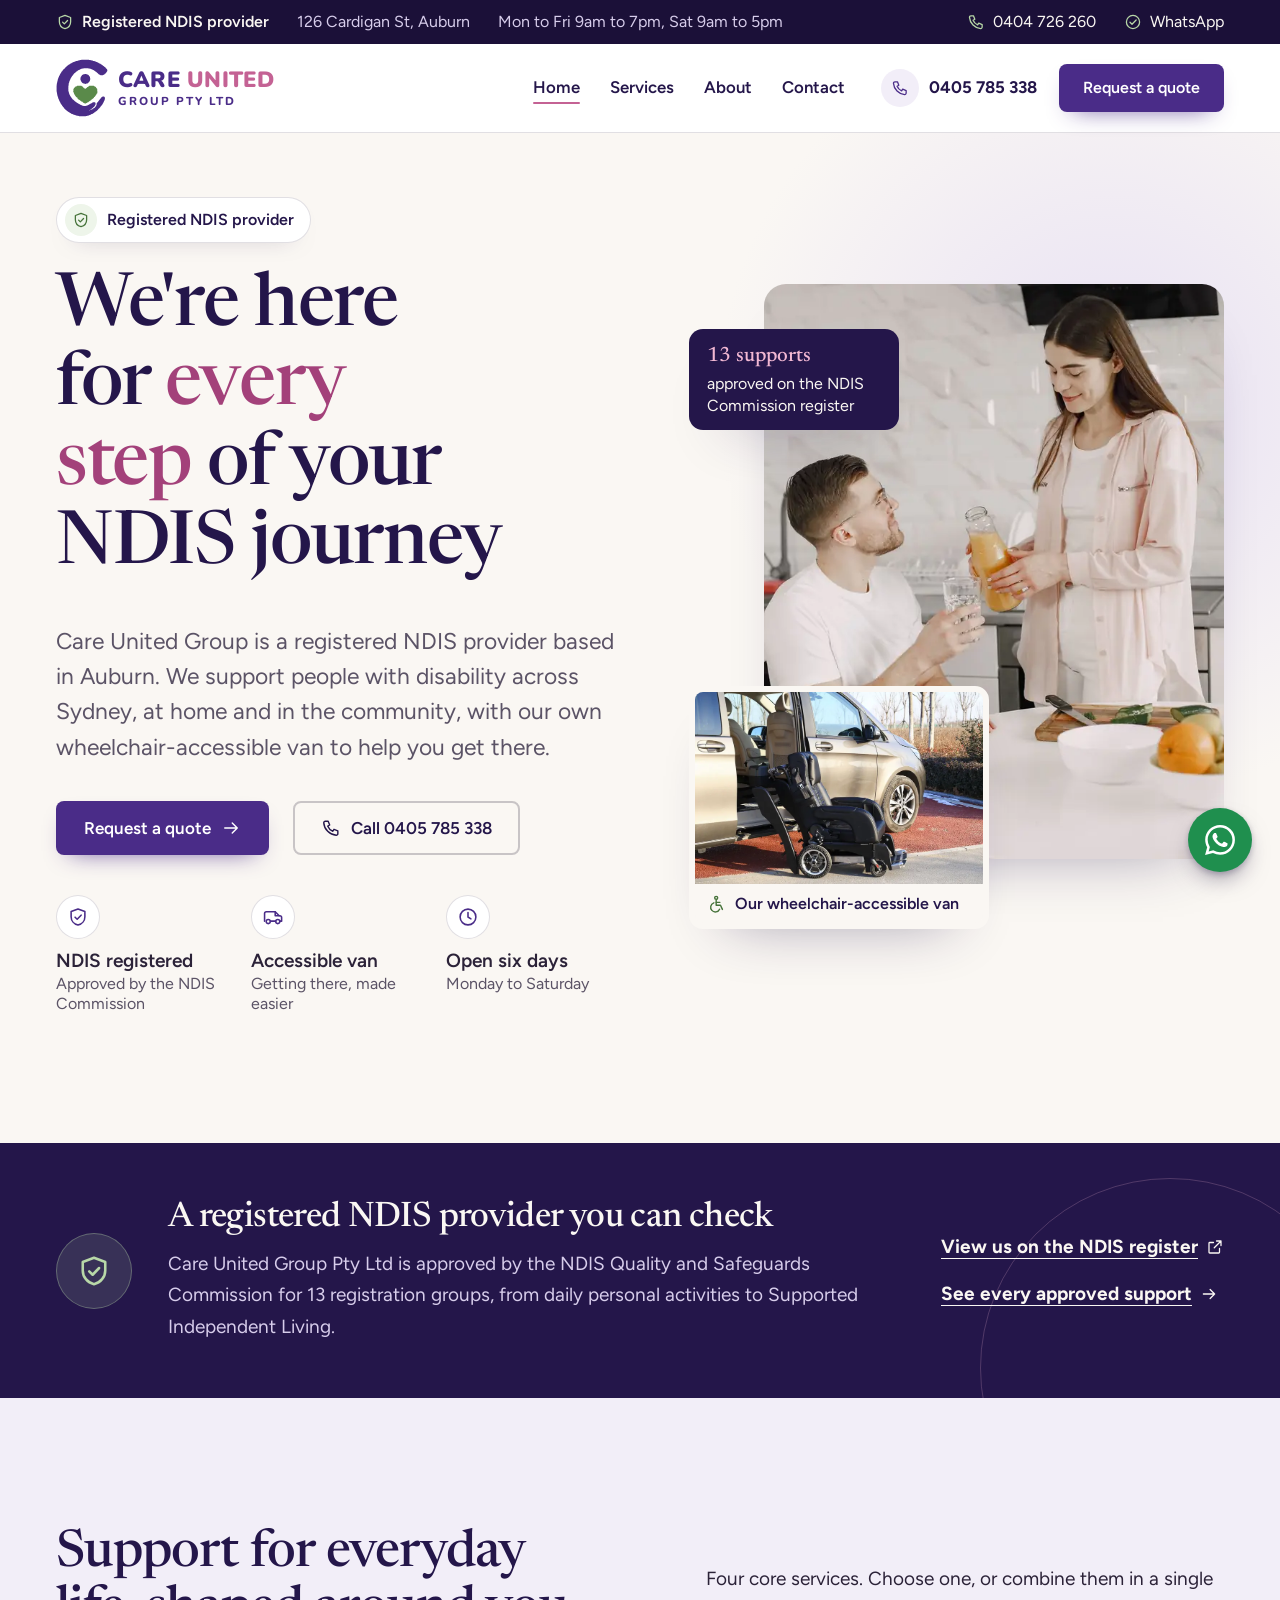
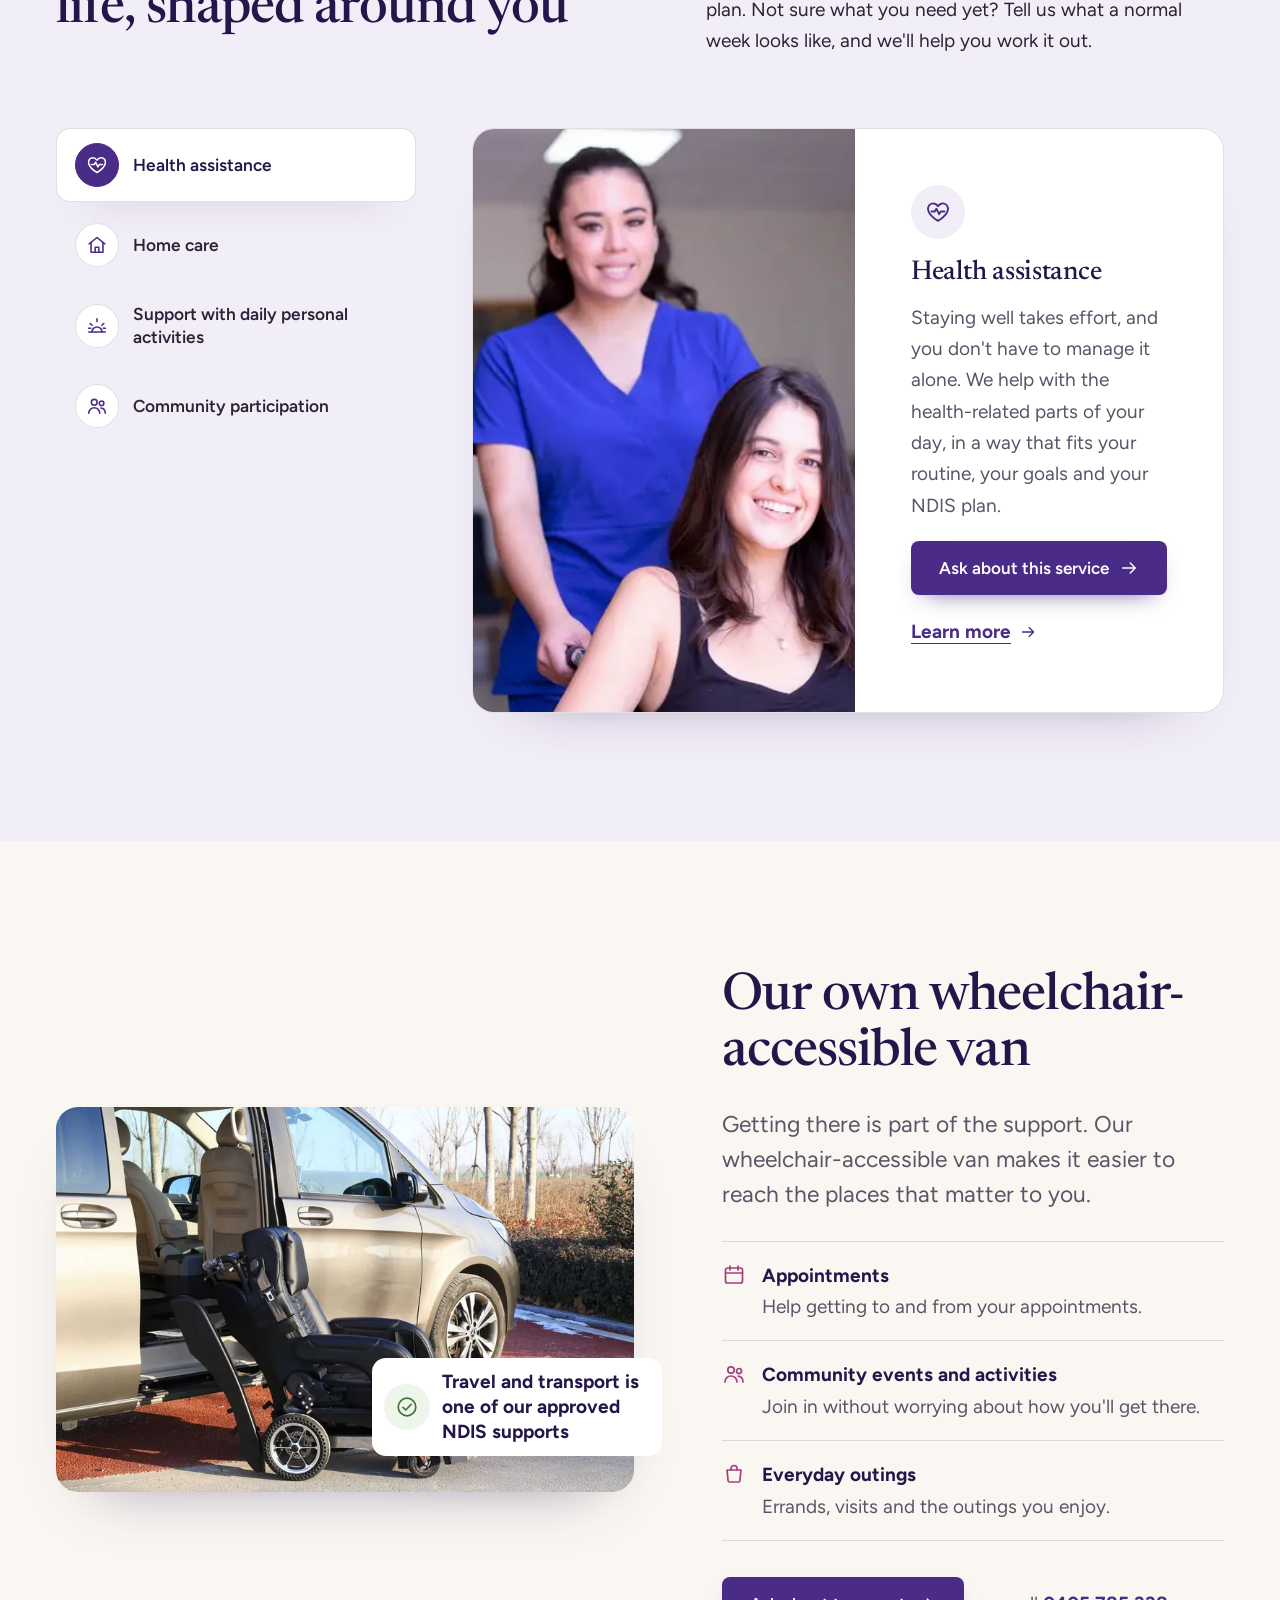
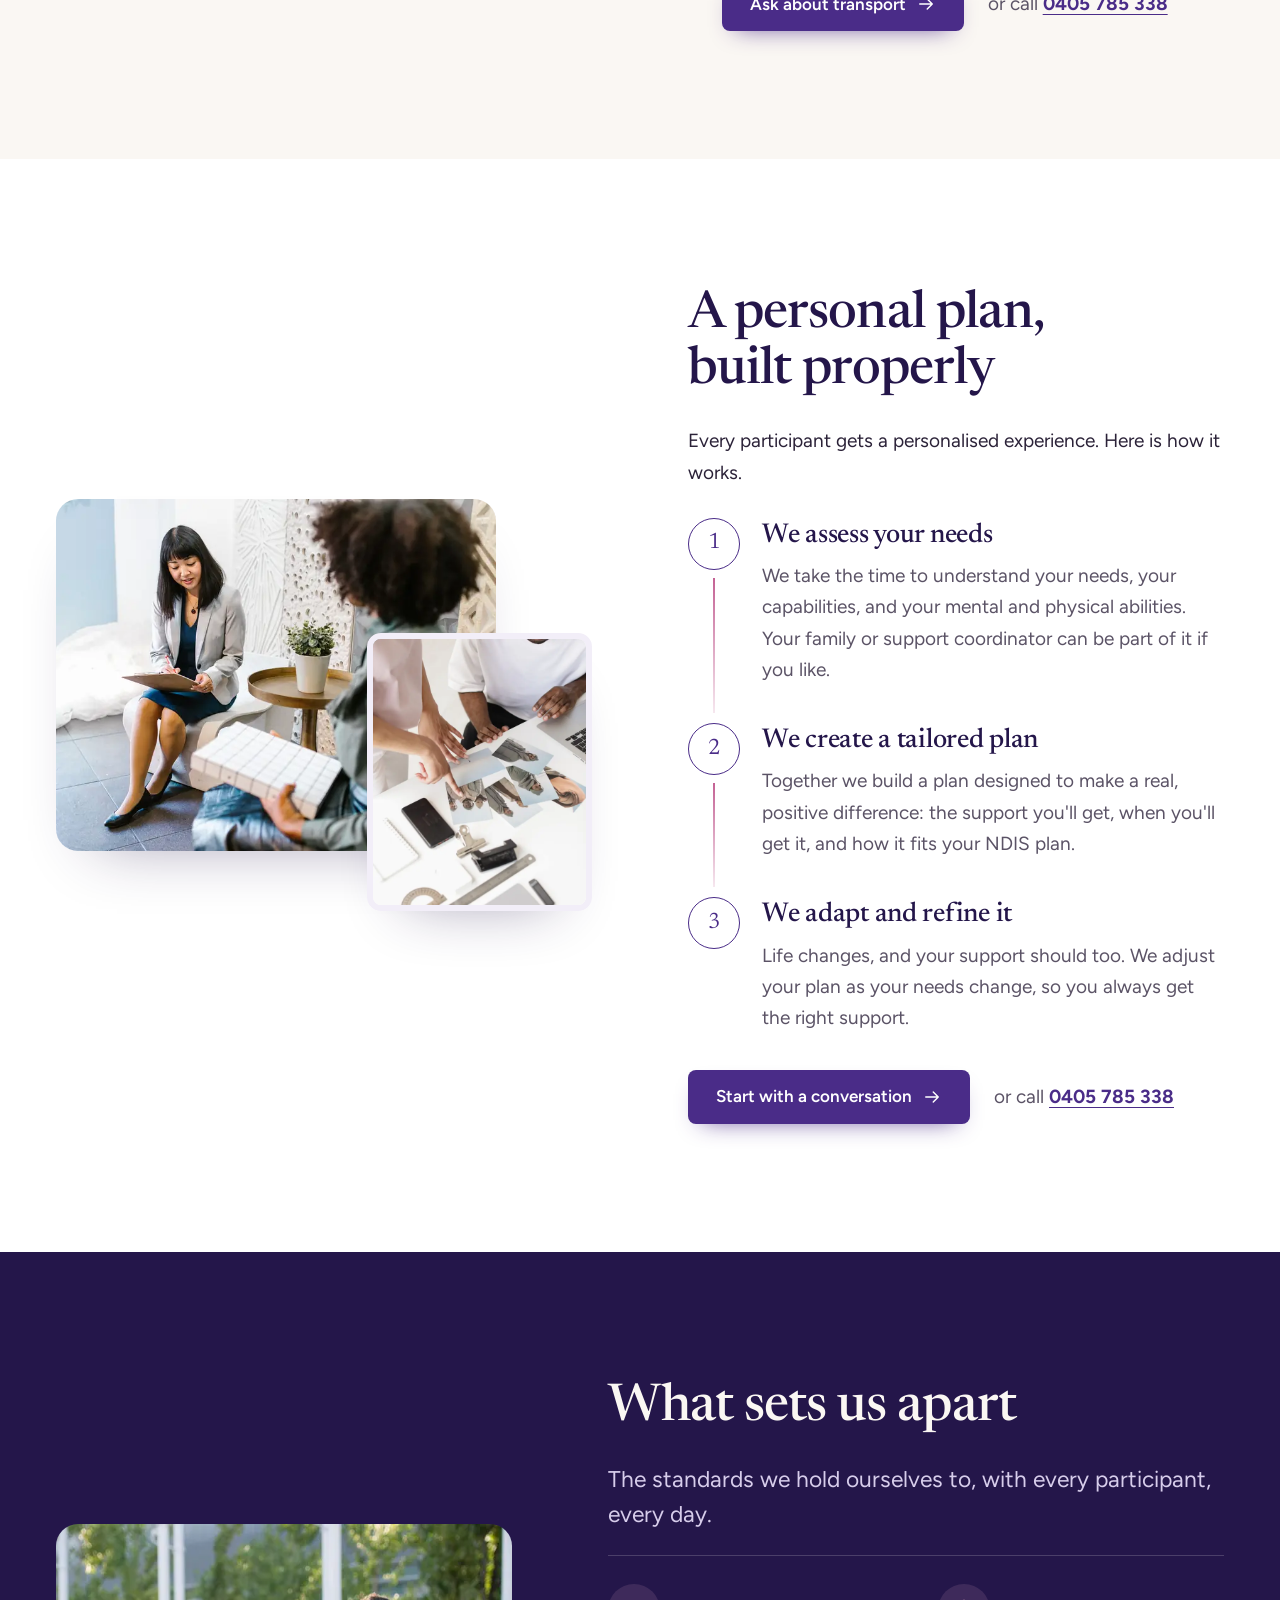
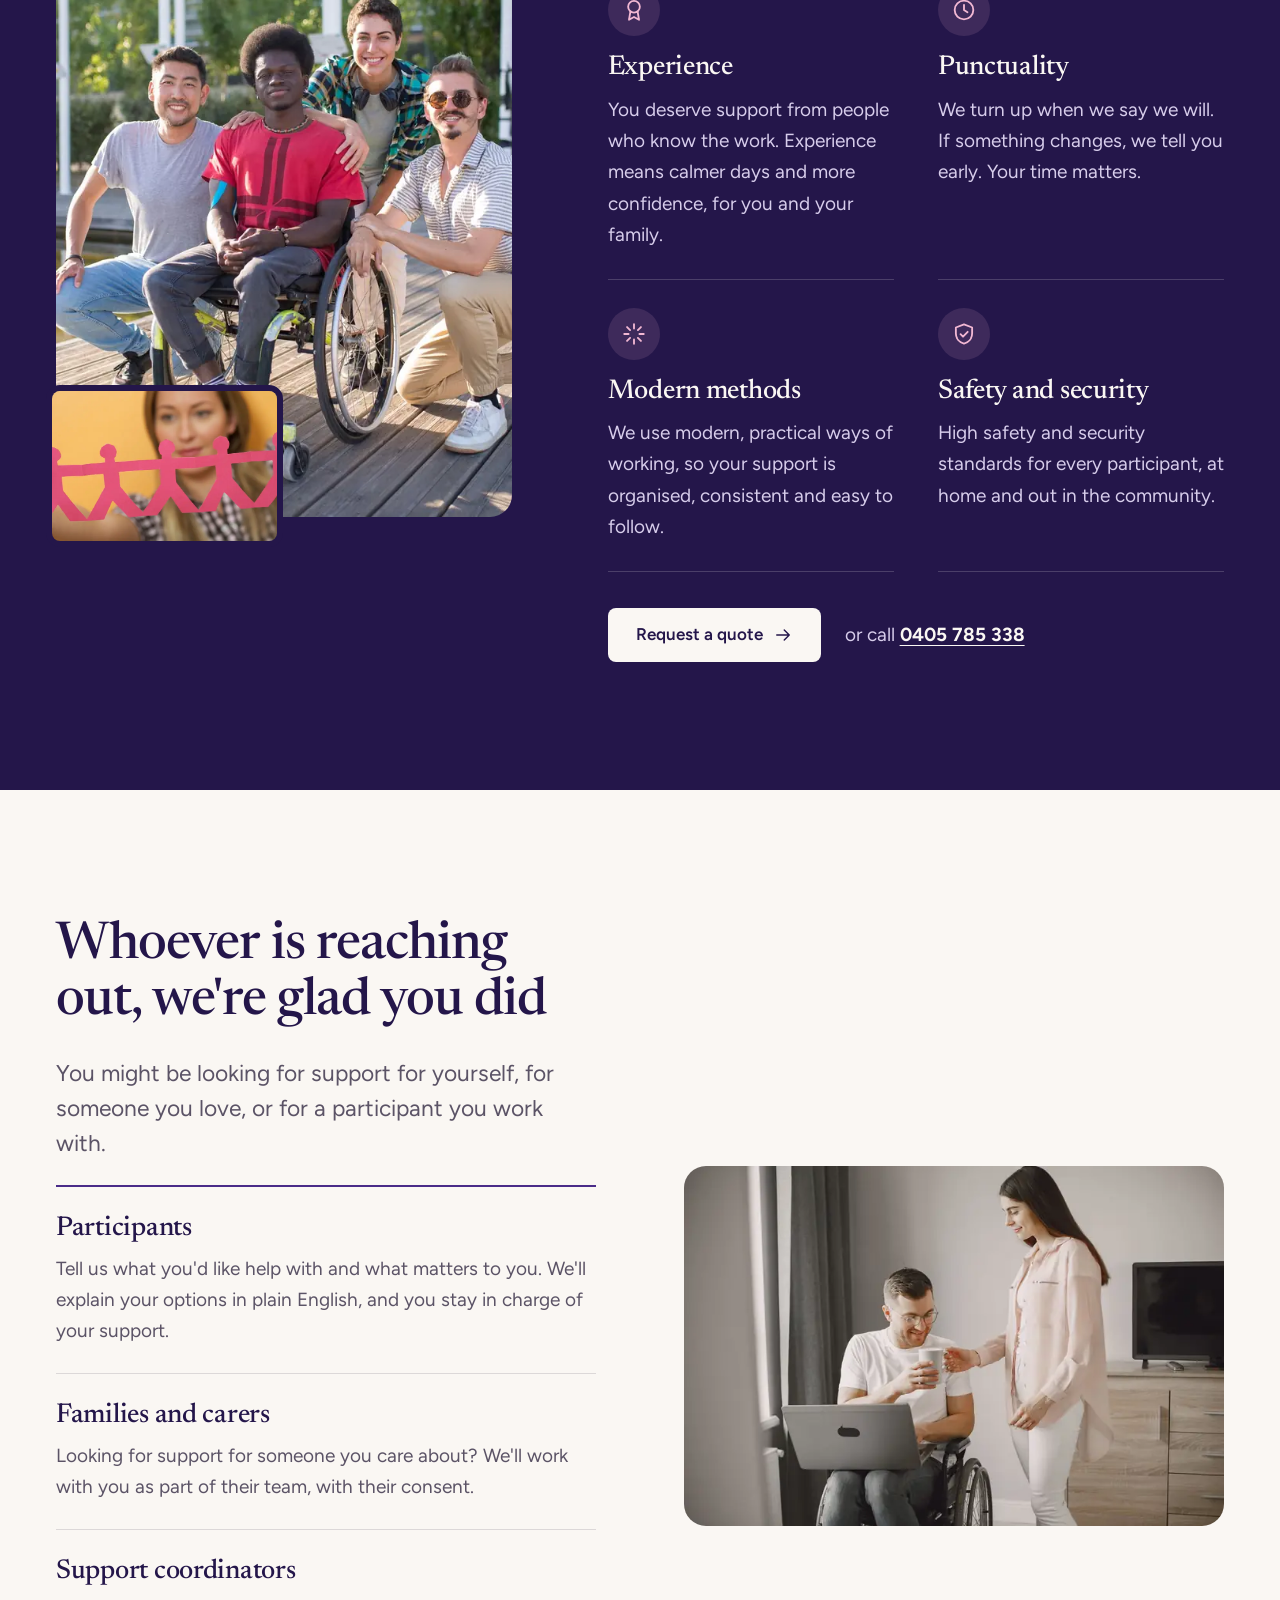
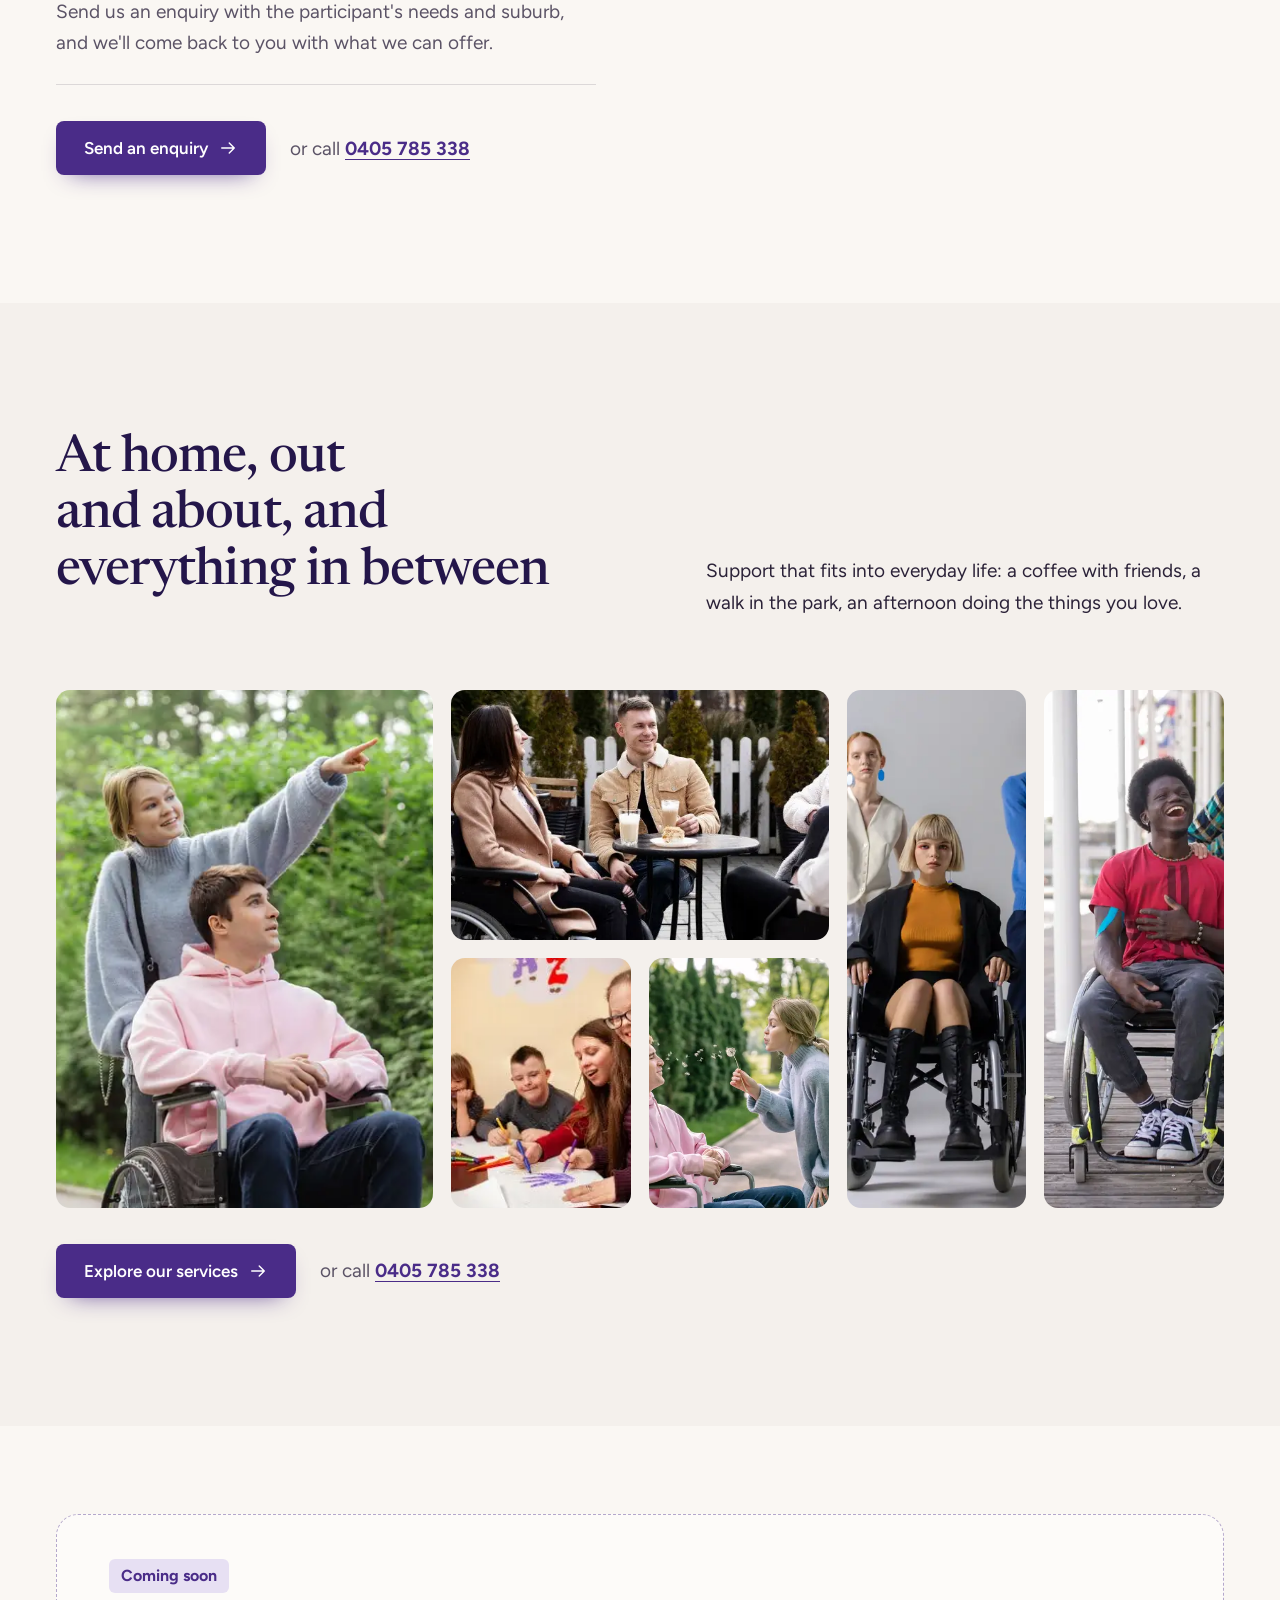
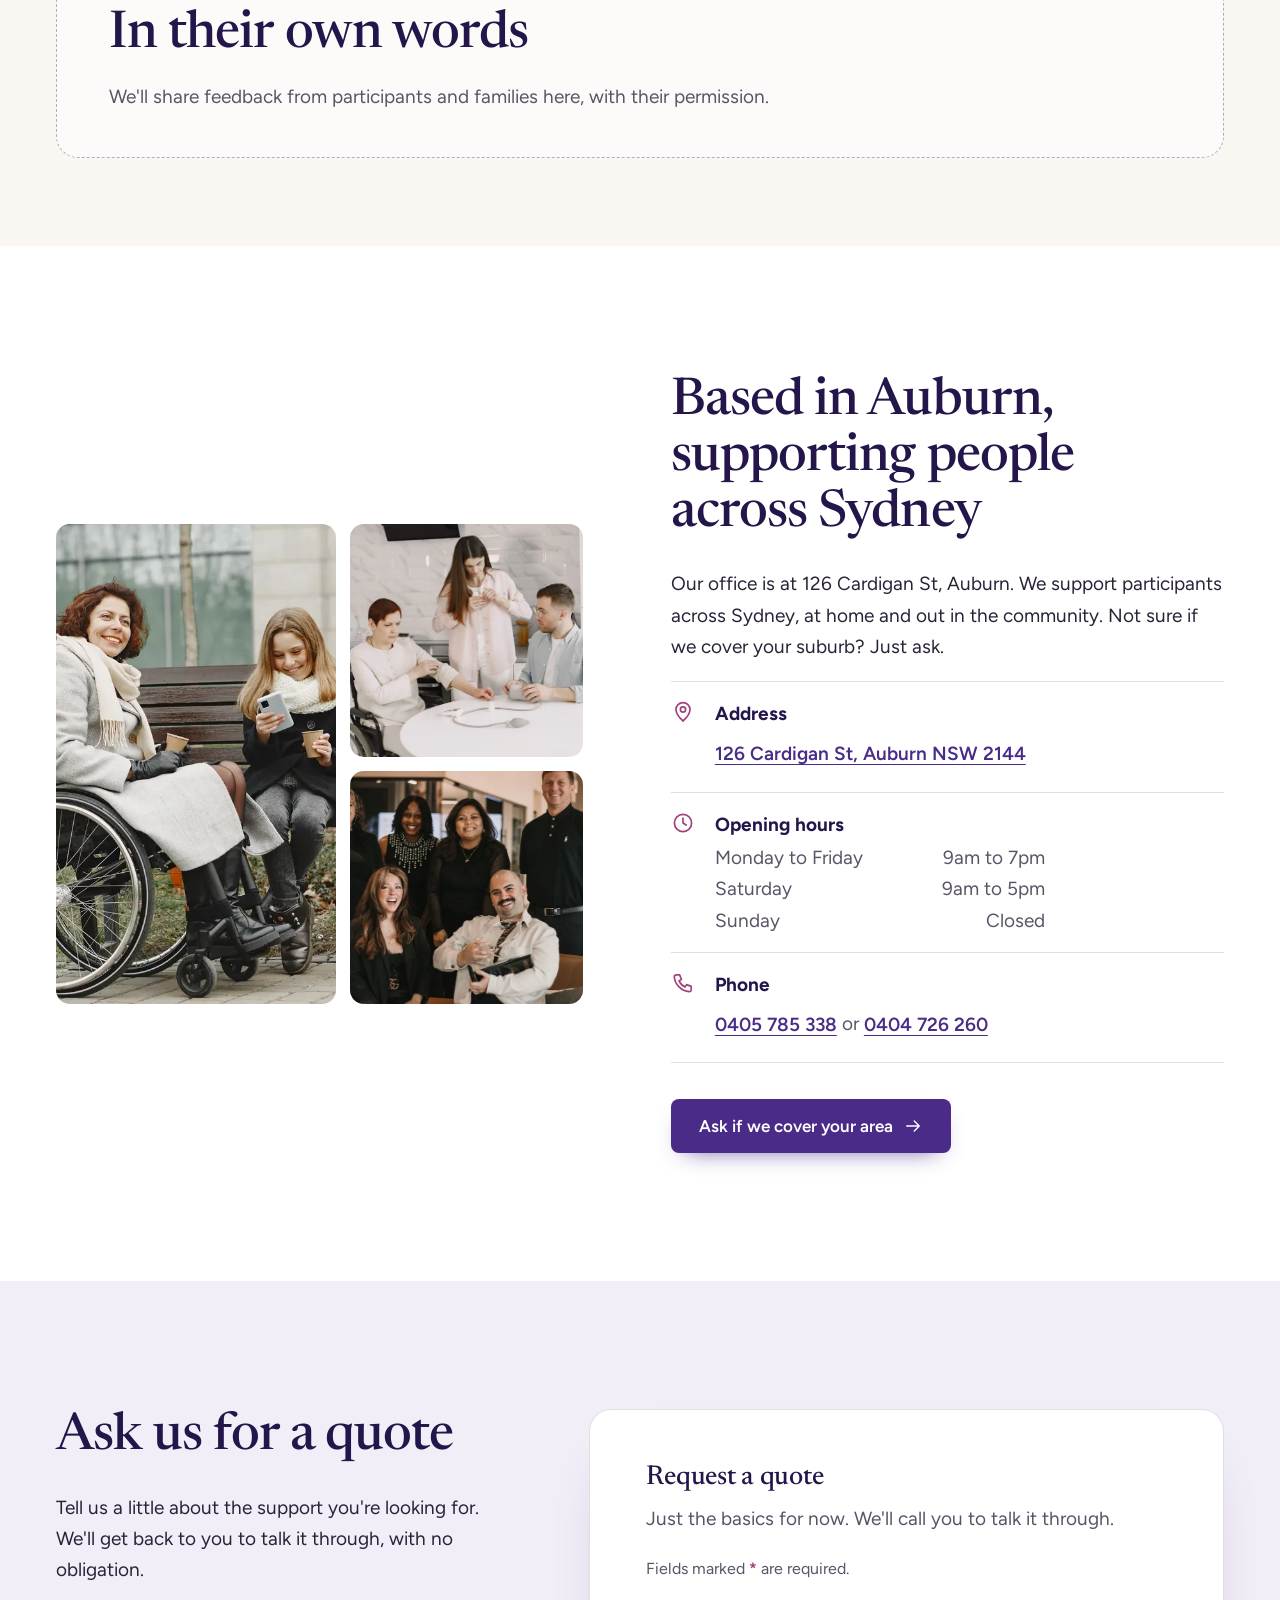
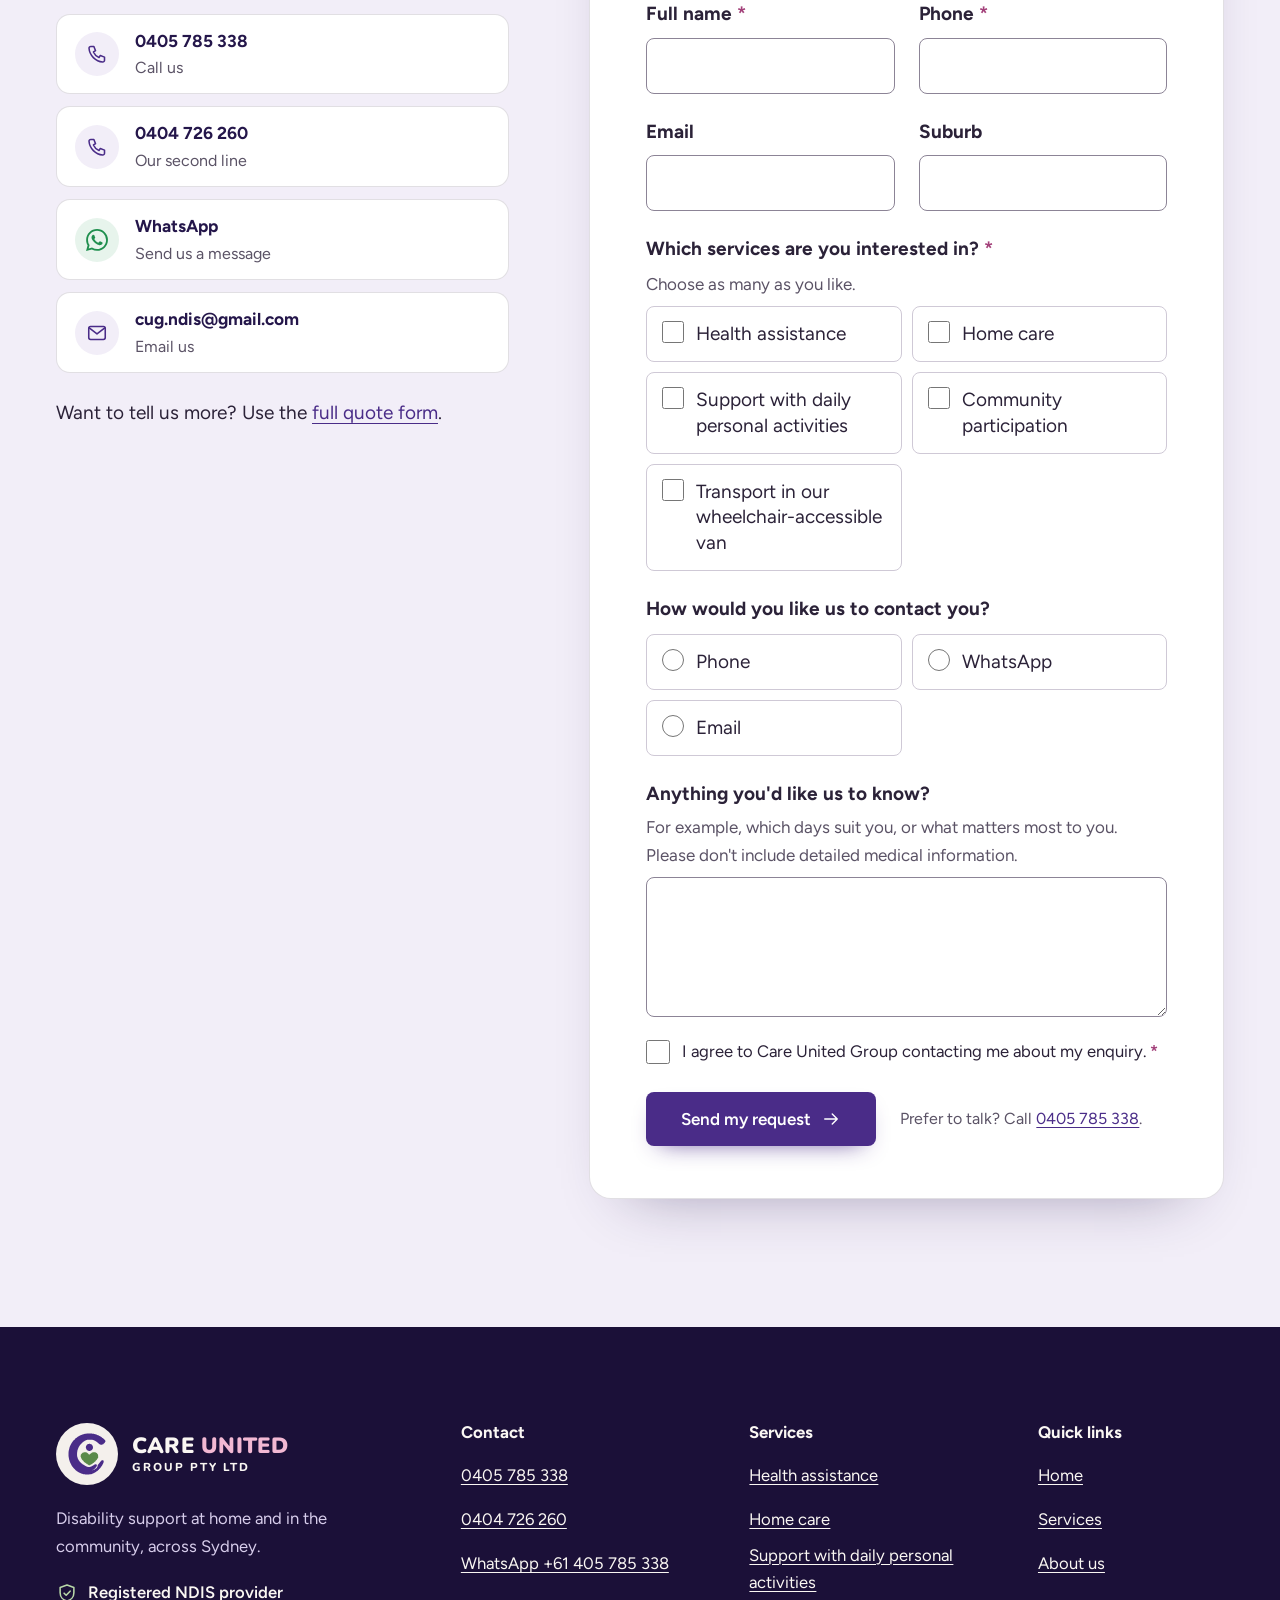
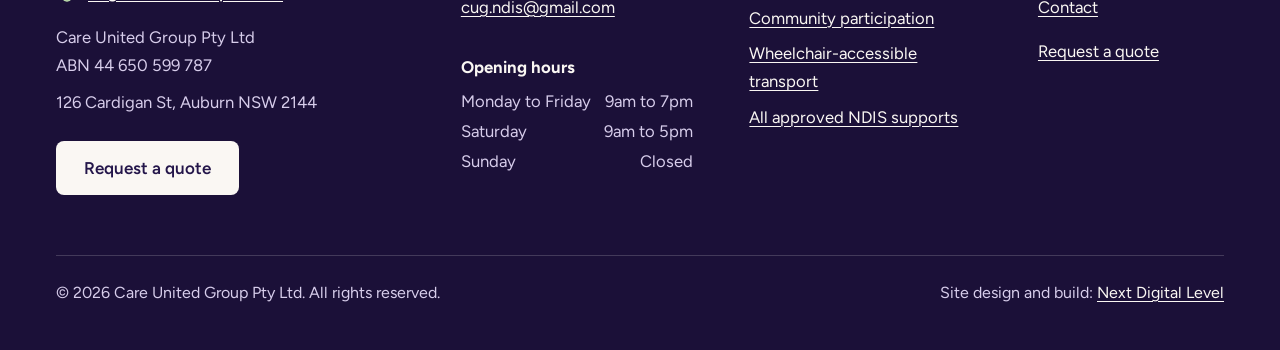
==== commit b742e18c: "Redesign in Care United's own brand colours with every image from their site - Original purple/green" ====
--- a/index.html
+++ b/index.html
@@ -3,30 +3,30 @@
 <head>
   <meta charset="utf-8">
   <meta name="viewport" content="width=device-width, initial-scale=1">
-  <title>NDIS Support Services Sydney | Care United Group, Auburn</title>
-  <meta name="description" content="NDIS disability support in Sydney from Care United Group in Auburn: health assistance, home care, daily personal activities and community participation. Request a quote.">
+  <title>Registered NDIS Provider Sydney | Care United Group, Auburn</title>
+  <meta name="description" content="Registered NDIS provider in Auburn supporting people across Sydney: health assistance, home care, daily personal activities, community participation and a wheelchair-accessible van.">
   <!-- TODO: this is a preview/pitch copy. Remove the noindex line below (and the Disallow in robots.txt) when the site moves to the client's own domain. -->
   <meta name="robots" content="noindex, nofollow">
   <!-- TODO: add <link rel="canonical"> and og:url with the final absolute URL once the domain is confirmed. -->
-  <meta name="theme-color" content="#163b35">
+  <meta name="theme-color" content="#4a2c88">
   <meta property="og:type" content="website">
   <meta property="og:site_name" content="Care United Group Pty Ltd">
   <meta property="og:locale" content="en_AU">
-  <meta property="og:title" content="NDIS Support Services Sydney | Care United Group, Auburn">
-  <meta property="og:description" content="NDIS disability support in Sydney from Care United Group in Auburn: health assistance, home care, daily personal activities and community participation. Request a quote.">
+  <meta property="og:title" content="Registered NDIS Provider Sydney | Care United Group, Auburn">
+  <meta property="og:description" content="Registered NDIS provider in Auburn supporting people across Sydney: health assistance, home care, daily personal activities, community participation and a wheelchair-accessible van.">
   <!-- TODO: social networks need an absolute og:image URL. Change to https://YOUR-DOMAIN/images/og-image.jpg once the domain is final. -->
   <meta property="og:image" content="images/og-image.jpg">
   <meta property="og:image:width" content="1200">
   <meta property="og:image:height" content="630">
-  <meta property="og:image:alt" content="A support worker pouring a drink for a man in a wheelchair at a kitchen table">
+  <meta property="og:image:alt" content="A support worker pouring a drink for a young man in a wheelchair at a kitchen table">
   <meta name="twitter:card" content="summary_large_image">
-  <!-- TODO: favicon is a placeholder made from the existing logo mark. Replace with a final icon set if the client has one. -->
+  <!-- Favicon made from the client's existing logo mark (original colours). -->
   <link rel="icon" href="favicon.svg" type="image/svg+xml">
   <link rel="icon" href="favicon-32.png" sizes="32x32" type="image/png">
   <link rel="apple-touch-icon" href="apple-touch-icon.png">
   <link rel="preconnect" href="https://fonts.googleapis.com">
   <link rel="preconnect" href="https://fonts.gstatic.com" crossorigin>
-  <link rel="stylesheet" href="https://fonts.googleapis.com/css2?family=Fraunces:opsz,wght,SOFT@9..144,400..600,0..100&amp;family=Source+Sans+3:wght@400;600;700&amp;display=swap">
+  <link rel="stylesheet" href="https://fonts.googleapis.com/css2?family=Nunito:wght@800;900&amp;family=Figtree:wght@400..700&amp;family=Newsreader:opsz,wght@6..72,400..600&amp;display=swap">
   <link rel="stylesheet" href="css/style.css">
   <script>document.documentElement.className += " js";</script>
   <!-- TODO: once the final domain is live, add "url" and "image" (absolute URLs) to this schema. -->
@@ -36,7 +36,7 @@
   "@type": "LocalBusiness",
   "name": "Care United Group Pty Ltd",
   "alternateName": "Care United Group",
-  "description": "NDIS disability support in Sydney: health assistance, home care, support with daily personal activities and community participation.",
+  "description": "Registered NDIS provider in Auburn, NSW. Health assistance, home care, support with daily personal activities, community participation and transport in a wheelchair-accessible van, across Sydney.",
   "taxID": "ABN 44 650 599 787",
   "telephone": "+61405785338",
   "email": "cug.ndis@gmail.com",
@@ -88,6 +88,15 @@
       "closes": "17:00"
     }
   ],
+  "hasCredential": {
+    "@type": "EducationalOccupationalCredential",
+    "name": "Registered NDIS provider",
+    "recognizedBy": {
+      "@type": "GovernmentOrganization",
+      "name": "NDIS Quality and Safeguards Commission"
+    },
+    "url": "https://www.ndiscommission.gov.au/provider-registration/care-united-group-pty-ltd"
+  },
   "makesOffer": [
     {
       "@type": "Offer",
@@ -115,6 +124,13 @@
       "itemOffered": {
         "@type": "Service",
         "name": "Community participation"
+      }
+    },
+    {
+      "@type": "Offer",
+      "itemOffered": {
+        "@type": "Service",
+        "name": "Transport in our wheelchair-accessible van"
       }
     }
   ]
@@ -123,13 +139,21 @@
 </head>
 <body>
   <a class="skip-link" href="#main">Skip to main content</a>
-  <!-- TODO: legal name corrected from "Unitrd" to "United" to match the ABN register (ABN 44 650 599 787: CARE UNITED GROUP PTY LTD). Confirm spelling with client. -->
+  <!-- TODO: the brief and the client's current homepage say "Care Unitrd Group"; the ABN register (ABN 44 650 599 787) and the NDIS Commission register both say CARE UNITED GROUP PTY LTD, so this site uses "United". Confirm spelling with client. -->
+  <div class="utility on-dark">
+    <div class="wrap">
+      <a class="reg" href="https://www.ndiscommission.gov.au/provider-registration/care-united-group-pty-ltd" target="_blank" rel="noopener"><svg viewBox="0 0 24 24" fill="none" stroke="currentColor" stroke-width="1.7" stroke-linecap="round" stroke-linejoin="round" aria-hidden="true" focusable="false"><path d="M12 3.2 19.5 6v5.6c0 4.4-3.1 8.1-7.5 9.2-4.4-1.1-7.5-4.8-7.5-9.2V6z"/><path d="m8.8 12.2 2.3 2.3 4.3-4.5"/></svg>Registered NDIS provider<span class="visually-hidden"> (opens in a new tab)</span></a>
+      <span>126 Cardigan St, Auburn</span>
+      <span>Mon to Fri 9am to 7pm, Sat 9am to 5pm</span>
+      <a class="spacer" href="tel:+61404726260"><svg viewBox="0 0 24 24" fill="none" stroke="currentColor" stroke-width="1.7" stroke-linecap="round" stroke-linejoin="round" aria-hidden="true" focusable="false"><path d="M5.2 3.8h3.4l1.8 4.6-2.3 1.4a11.5 11.5 0 0 0 6.1 6.1l1.4-2.3 4.6 1.8v3.4a1.9 1.9 0 0 1-2 1.9C10.5 20.2 3.8 13.5 3.3 5.8a1.9 1.9 0 0 1 1.9-2z"/></svg>0404 726 260</a>
+      <a href="https://wa.me/61405785338?text=Hi%2C%20I%27d%20like%20to%20ask%20about%20your%20NDIS%20support%20services" target="_blank" rel="noopener"><svg viewBox="0 0 24 24" fill="none" stroke="currentColor" stroke-width="1.7" stroke-linecap="round" stroke-linejoin="round" aria-hidden="true" focusable="false"><circle cx="12" cy="12" r="8.8"/><path d="m8 12.3 2.7 2.7L16.2 9.4"/></svg>WhatsApp<span class="visually-hidden"> (opens in a new tab)</span></a>
+    </div>
+  </div>
   <header class="site-header">
     <div class="wrap header-inner">
-      <a class="brand" href="index.html" aria-label="Care United Group, home">
-        <!-- Logo: one-colour version of the client's existing mark, traced to SVG. TODO: confirm logo use / colours with client. -->
-        <img src="images/logo-mark.svg" alt="" width="46" height="51">
-        <span class="brand-name">Care United<small>Group Pty Ltd</small></span>
+      <a class="brand" href="index.html" aria-label="Care United Group Pty Ltd, home">
+        <img src="images/logo-mark.svg" alt="" width="52" height="58">
+        <span class="wordmark" aria-hidden="true"><span class="w1">CARE <b>UNITED</b></span><span class="w2">GROUP PTY LTD</span></span>
       </a>
       <nav class="site-nav" id="site-nav" aria-label="Main">
         <ul>
@@ -140,11 +164,12 @@
         </ul>
         <div class="nav-extra">
           <a class="btn btn--primary" href="contact.html#quote-form">Request a quote</a>
-          <a class="btn btn--ghost" href="tel:+61405785338"><svg viewBox="0 0 24 24" fill="none" stroke="currentColor" stroke-width="1.7" stroke-linecap="round" stroke-linejoin="round" aria-hidden="true" focusable="false"><path d="M5.2 3.8h3.4l1.8 4.6-2.3 1.4a11.5 11.5 0 0 0 6.1 6.1l1.4-2.3 4.6 1.8v3.4a1.9 1.9 0 0 1-2 1.9C10.5 20.2 3.8 13.5 3.3 5.8a1.9 1.9 0 0 1 1.9-2z"/></svg>Call 0405 785 338</a>
-          <a class="btn btn--ghost" href="tel:+61404726260"><svg viewBox="0 0 24 24" fill="none" stroke="currentColor" stroke-width="1.7" stroke-linecap="round" stroke-linejoin="round" aria-hidden="true" focusable="false"><path d="M5.2 3.8h3.4l1.8 4.6-2.3 1.4a11.5 11.5 0 0 0 6.1 6.1l1.4-2.3 4.6 1.8v3.4a1.9 1.9 0 0 1-2 1.9C10.5 20.2 3.8 13.5 3.3 5.8a1.9 1.9 0 0 1 1.9-2z"/></svg>Call 0404 726 260</a>
+          <a class="btn btn--outline" href="tel:+61405785338"><svg viewBox="0 0 24 24" fill="none" stroke="currentColor" stroke-width="1.7" stroke-linecap="round" stroke-linejoin="round" aria-hidden="true" focusable="false"><path d="M5.2 3.8h3.4l1.8 4.6-2.3 1.4a11.5 11.5 0 0 0 6.1 6.1l1.4-2.3 4.6 1.8v3.4a1.9 1.9 0 0 1-2 1.9C10.5 20.2 3.8 13.5 3.3 5.8a1.9 1.9 0 0 1 1.9-2z"/></svg>Call 0405 785 338</a>
+          <a class="btn btn--outline" href="tel:+61404726260"><svg viewBox="0 0 24 24" fill="none" stroke="currentColor" stroke-width="1.7" stroke-linecap="round" stroke-linejoin="round" aria-hidden="true" focusable="false"><path d="M5.2 3.8h3.4l1.8 4.6-2.3 1.4a11.5 11.5 0 0 0 6.1 6.1l1.4-2.3 4.6 1.8v3.4a1.9 1.9 0 0 1-2 1.9C10.5 20.2 3.8 13.5 3.3 5.8a1.9 1.9 0 0 1 1.9-2z"/></svg>Call 0404 726 260</a>
+          <p class="nav-reg"><svg viewBox="0 0 24 24" fill="none" stroke="currentColor" stroke-width="1.7" stroke-linecap="round" stroke-linejoin="round" aria-hidden="true" focusable="false"><path d="M12 3.2 19.5 6v5.6c0 4.4-3.1 8.1-7.5 9.2-4.4-1.1-7.5-4.8-7.5-9.2V6z"/><path d="m8.8 12.2 2.3 2.3 4.3-4.5"/></svg>Registered NDIS provider, Auburn NSW</p>
         </div>
       </nav>
-      <a class="header-phone" href="tel:+61405785338"><svg viewBox="0 0 24 24" fill="none" stroke="currentColor" stroke-width="1.7" stroke-linecap="round" stroke-linejoin="round" aria-hidden="true" focusable="false"><path d="M5.2 3.8h3.4l1.8 4.6-2.3 1.4a11.5 11.5 0 0 0 6.1 6.1l1.4-2.3 4.6 1.8v3.4a1.9 1.9 0 0 1-2 1.9C10.5 20.2 3.8 13.5 3.3 5.8a1.9 1.9 0 0 1 1.9-2z"/></svg><span><span class="visually-hidden">Call us on </span>0405 785 338</span></a>
+      <a class="header-phone" href="tel:+61405785338"><span class="ph-ico"><svg viewBox="0 0 24 24" fill="none" stroke="currentColor" stroke-width="1.7" stroke-linecap="round" stroke-linejoin="round" aria-hidden="true" focusable="false"><path d="M5.2 3.8h3.4l1.8 4.6-2.3 1.4a11.5 11.5 0 0 0 6.1 6.1l1.4-2.3 4.6 1.8v3.4a1.9 1.9 0 0 1-2 1.9C10.5 20.2 3.8 13.5 3.3 5.8a1.9 1.9 0 0 1 1.9-2z"/></svg></span><span><span class="visually-hidden">Call us on </span>0405 785 338</span></a>
       <a class="btn btn--primary header-quote" href="contact.html#quote-form"><span class="q-long">Request a quote</span><span class="q-short">Get a quote</span></a>
       <button class="nav-toggle" type="button" aria-expanded="false" aria-controls="site-nav" aria-label="Open menu">
         <svg class="icon-menu" viewBox="0 0 24 24" fill="none" stroke="currentColor" stroke-width="1.7" stroke-linecap="round" stroke-linejoin="round" aria-hidden="true" focusable="false"><path d="M4 7h16M4 12h16M4 17h16"/></svg><svg class="icon-close" viewBox="0 0 24 24" fill="none" stroke="currentColor" stroke-width="1.7" stroke-linecap="round" stroke-linejoin="round" aria-hidden="true" focusable="false"><path d="M6 6l12 12M18 6 6 18"/></svg>
@@ -154,166 +179,241 @@
 
   <main id="main">
     <section class="hero" aria-labelledby="hero-title">
-      <div class="wrap hero-grid">
+      <div class="wrap">
         <div class="hero-copy">
-          <h1 id="hero-title">NDIS support in Sydney, <span class="soft">planned around you</span></h1>
-          <p class="lead">Care United Group helps people with disability live well at home and take part in their community. We start by getting to know you, then build support that fits your goals, your routine and your NDIS plan.</p>
+          <a class="verified hero-in" href="https://www.ndiscommission.gov.au/provider-registration/care-united-group-pty-ltd" target="_blank" rel="noopener"><span class="dot"><svg viewBox="0 0 24 24" fill="none" stroke="currentColor" stroke-width="1.7" stroke-linecap="round" stroke-linejoin="round" aria-hidden="true" focusable="false"><path d="M12 3.2 19.5 6v5.6c0 4.4-3.1 8.1-7.5 9.2-4.4-1.1-7.5-4.8-7.5-9.2V6z"/><path d="m8.8 12.2 2.3 2.3 4.3-4.5"/></svg></span>Registered NDIS provider<span class="visually-hidden"> (opens in a new tab)</span></a>
+          <h1 id="hero-title" class="hero-in d1">We're here for <span class="accent">every step</span> of your NDIS journey</h1>
+          <p class="lead hero-in d2">Care United Group is a registered NDIS provider based in Auburn. We support people with disability across Sydney, at home and in the community, with our own wheelchair-accessible van to help you get there.</p>
+          <div class="cta-row hero-in d3">
+            <a class="btn btn--primary" href="contact.html#quote-form">Request a quote <svg class="arrow" viewBox="0 0 24 24" fill="none" stroke="currentColor" stroke-width="1.7" stroke-linecap="round" stroke-linejoin="round" aria-hidden="true" focusable="false"><path d="M4.5 12h15M13.5 6l6 6-6 6"/></svg></a>
+            <a class="btn btn--outline" href="tel:+61405785338"><svg viewBox="0 0 24 24" fill="none" stroke="currentColor" stroke-width="1.7" stroke-linecap="round" stroke-linejoin="round" aria-hidden="true" focusable="false"><path d="M5.2 3.8h3.4l1.8 4.6-2.3 1.4a11.5 11.5 0 0 0 6.1 6.1l1.4-2.3 4.6 1.8v3.4a1.9 1.9 0 0 1-2 1.9C10.5 20.2 3.8 13.5 3.3 5.8a1.9 1.9 0 0 1 1.9-2z"/></svg>Call 0405 785 338</a>
+          </div>
+          <ul class="hero-facts hero-in d4">
+            <li><span class="ico"><svg viewBox="0 0 24 24" fill="none" stroke="currentColor" stroke-width="1.7" stroke-linecap="round" stroke-linejoin="round" aria-hidden="true" focusable="false"><path d="M12 3.2 19.5 6v5.6c0 4.4-3.1 8.1-7.5 9.2-4.4-1.1-7.5-4.8-7.5-9.2V6z"/><path d="m8.8 12.2 2.3 2.3 4.3-4.5"/></svg></span><span>NDIS registered<small>Approved by the NDIS Commission</small></span></li>
+            <li><span class="ico"><svg viewBox="0 0 24 24" fill="none" stroke="currentColor" stroke-width="1.7" stroke-linecap="round" stroke-linejoin="round" aria-hidden="true" focusable="false"><path d="M2.8 16.5V8.2a2 2 0 0 1 2-2h9.6l4.4 4.4h.6a2 2 0 0 1 2 2v3.9h-2"/><path d="M14.4 6.2v4.4h4.4"/><path d="M9.3 16.5h5.6"/><circle cx="6.8" cy="17" r="2.2"/><circle cx="17.2" cy="17" r="2.2"/></svg></span><span>Accessible van<small>Getting there, made easier</small></span></li>
+            <li><span class="ico"><svg viewBox="0 0 24 24" fill="none" stroke="currentColor" stroke-width="1.7" stroke-linecap="round" stroke-linejoin="round" aria-hidden="true" focusable="false"><circle cx="12" cy="12" r="8.6"/><path d="M12 7.2V12l3.2 2"/></svg></span><span>Open six days<small>Monday to Saturday</small></span></li>
+          </ul>
+        </div>
+        <div class="hero-visual">
+          <div class="hero-main veil"><!-- TODO: replace with real client photos (stock image used as a placeholder) --><img src="images/hero-640.webp" srcset="images/hero-640.webp 640w, images/hero-1100.webp 1100w" sizes="(min-width: 900px) 40vw, 80vw" width="1100" height="1375" alt="A support worker pours a glass of juice for a young man in a wheelchair at a kitchen table" fetchpriority="high" decoding="async"></div>
+          <figure class="hero-inset float">
+            <!-- TODO: licence-free stand-in for the watermarked Adobe Stock #1057606701 on the client's current site. Replace with the client's own photo, or license that Adobe Stock image. --><img src="images/van-800.webp" srcset="images/van-800.webp 800w, images/van-1600.webp 1600w" sizes="(min-width: 900px) 22vw, 50vw" width="1600" height="1067" alt="A wheelchair-accessible minivan with its side door open and a transfer seat lowered" fetchpriority="high" decoding="async">
+            <figcaption><svg viewBox="0 0 24 24" fill="none" stroke="currentColor" stroke-width="1.7" stroke-linecap="round" stroke-linejoin="round" aria-hidden="true" focusable="false"><circle cx="11" cy="4.6" r="1.8"/><path d="M11 7.5v6h5.2l2.3 5"/><path d="M11 10h4.5"/><path d="M8.2 10.6a5.6 5.6 0 1 0 6.9 7.6"/></svg>Our wheelchair-accessible van</figcaption>
+          </figure>
+          <p class="hero-tag"><strong>13 supports</strong>approved on the NDIS Commission register</p>
+        </div>
+      </div>
+    </section>
+
+    <section class="reg-band on-dark" aria-labelledby="reg-title">
+      <div class="wrap">
+        <div class="seal"><svg viewBox="0 0 24 24" fill="none" stroke="currentColor" stroke-width="1.7" stroke-linecap="round" stroke-linejoin="round" aria-hidden="true" focusable="false"><path d="M12 3.2 19.5 6v5.6c0 4.4-3.1 8.1-7.5 9.2-4.4-1.1-7.5-4.8-7.5-9.2V6z"/><path d="m8.8 12.2 2.3 2.3 4.3-4.5"/></svg></div>
+        <div>
+          <h2 id="reg-title">A registered NDIS provider you can check</h2>
+          <p>Care United Group Pty Ltd is approved by the NDIS Quality and Safeguards Commission for 13 registration groups, from daily personal activities to Supported Independent Living.</p>
+        </div>
+        <div class="links">
+          <a class="text-link" href="https://www.ndiscommission.gov.au/provider-registration/care-united-group-pty-ltd" target="_blank" rel="noopener"><span>View us on the NDIS register<span class="visually-hidden"> (opens in a new tab)</span></span><svg viewBox="0 0 24 24" fill="none" stroke="currentColor" stroke-width="1.7" stroke-linecap="round" stroke-linejoin="round" aria-hidden="true" focusable="false"><path d="M14 4h6v6M20 4l-9 9"/><path d="M18 14v5a1 1 0 0 1-1 1H5a1 1 0 0 1-1-1V7a1 1 0 0 1 1-1h5"/></svg></a>
+          <a class="text-link" href="services.html#supports"><span>See every approved support</span><svg viewBox="0 0 24 24" fill="none" stroke="currentColor" stroke-width="1.7" stroke-linecap="round" stroke-linejoin="round" aria-hidden="true" focusable="false"><path d="M4.5 12h15M13.5 6l6 6-6 6"/></svg></a>
+        </div>
+      </div>
+    </section>
+
+    <section class="section section--lilac" aria-labelledby="services-title">
+      <div class="wrap">
+        <div class="section-head section-head--split reveal">
+          <h2 id="services-title">Support for everyday life, shaped around you</h2>
+          <p>Four core services. Choose one, or combine them in a single plan. Not sure what you need yet? Tell us what a normal week looks like, and we'll help you work it out.</p>
+        </div>
+        <div class="svc-showcase" data-tabs>
+          <div class="svc-tablist" aria-label="Our services">
+          <button class="svc-tab" type="button" id="tab-health" data-tab><span class="t-ico"><svg viewBox="0 0 24 24" fill="none" stroke="currentColor" stroke-width="1.7" stroke-linecap="round" stroke-linejoin="round" aria-hidden="true" focusable="false"><path d="M12 20.2s-7.6-4.6-9-9.6C2 7 4.3 4 7.4 4c2 0 3.5 1.1 4.6 2.7C13.1 5.1 14.6 4 16.6 4c3.1 0 5.4 3 4.4 6.6-1.4 5-9 9.6-9 9.6z"/><path d="M6 11.5h3l1.5-2.5 2.5 5 1.5-2.5h3.5"/></svg></span>Health assistance</button>
+          <button class="svc-tab" type="button" id="tab-home" data-tab><span class="t-ico"><svg viewBox="0 0 24 24" fill="none" stroke="currentColor" stroke-width="1.7" stroke-linecap="round" stroke-linejoin="round" aria-hidden="true" focusable="false"><path d="M3.5 10.8 12 3.8l8.5 7"/><path d="M5.5 9.3V20h13V9.3"/><path d="M10 20v-5.5h4V20"/></svg></span>Home care</button>
+          <button class="svc-tab" type="button" id="tab-daily" data-tab><span class="t-ico"><svg viewBox="0 0 24 24" fill="none" stroke="currentColor" stroke-width="1.7" stroke-linecap="round" stroke-linejoin="round" aria-hidden="true" focusable="false"><path d="M3 18.5h18"/><path d="M6.5 18.5a5.5 5.5 0 0 1 11 0"/><path d="M12 4v3.2M4.6 9.4l2.1 1.8M19.4 9.4l-2.1 1.8M2.8 14.5h2.4M18.8 14.5h2.4"/></svg></span>Support with daily personal activities</button>
+          <button class="svc-tab" type="button" id="tab-community" data-tab><span class="t-ico"><svg viewBox="0 0 24 24" fill="none" stroke="currentColor" stroke-width="1.7" stroke-linecap="round" stroke-linejoin="round" aria-hidden="true" focusable="false"><circle cx="9" cy="8" r="3.2"/><path d="M3 20c0-3.4 2.7-6 6-6s6 2.6 6 6"/><circle cx="17" cy="9" r="2.5"/><path d="M16.2 14.1c2.9.3 4.8 2.7 4.8 5.9"/></svg></span>Community participation</button>
+          </div>
+          <div class="svc-panels">
+          <article class="svc-panel" id="panel-health" data-panel>
+            <div class="media"><!-- TODO: licence-free stand-in for the watermarked Adobe Stock #1499957809 on the client's current site. Replace with the client's own photo, or license that Adobe Stock image. --><img src="images/nurse-700.webp" srcset="images/nurse-700.webp 700w, images/nurse-1200.webp 1200w" sizes="(min-width: 900px) 34vw, 92vw" width="1200" height="900" alt="A smiling support worker in blue scrubs stands behind a young woman in a wheelchair" loading="lazy" decoding="async"></div>
+            <div class="body">
+              <div class="svc-ico"><svg viewBox="0 0 24 24" fill="none" stroke="currentColor" stroke-width="1.7" stroke-linecap="round" stroke-linejoin="round" aria-hidden="true" focusable="false"><path d="M12 20.2s-7.6-4.6-9-9.6C2 7 4.3 4 7.4 4c2 0 3.5 1.1 4.6 2.7C13.1 5.1 14.6 4 16.6 4c3.1 0 5.4 3 4.4 6.6-1.4 5-9 9.6-9 9.6z"/><path d="M6 11.5h3l1.5-2.5 2.5 5 1.5-2.5h3.5"/></svg></div>
+              <h3>Health assistance</h3>
+              <p>Staying well takes effort, and you don't have to manage it alone. We help with the health-related parts of your day, in a way that fits your routine, your goals and your NDIS plan.</p>
+              <div class="cta-row">
+                <a class="btn btn--primary" href="contact.html?service=health#quote-form">Ask about this service <svg class="arrow" viewBox="0 0 24 24" fill="none" stroke="currentColor" stroke-width="1.7" stroke-linecap="round" stroke-linejoin="round" aria-hidden="true" focusable="false"><path d="M4.5 12h15M13.5 6l6 6-6 6"/></svg></a>
+                <a class="text-link" href="services.html#health-assistance"><span>Learn more</span><svg viewBox="0 0 24 24" fill="none" stroke="currentColor" stroke-width="1.7" stroke-linecap="round" stroke-linejoin="round" aria-hidden="true" focusable="false"><path d="M4.5 12h15M13.5 6l6 6-6 6"/></svg></a>
+              </div>
+            </div>
+          </article>
+          <article class="svc-panel" id="panel-home" data-panel>
+            <div class="media"><!-- Image from the client's current website (Pexels). TODO: replace with real client photos when available. --><img src="images/home-care-700.webp" srcset="images/home-care-700.webp 700w, images/home-care-1200.webp 1200w" sizes="(min-width: 900px) 34vw, 92vw" width="1200" height="900" alt="A support worker hands a glass of water to a woman resting on a sofa at home" loading="lazy" decoding="async"></div>
+            <div class="body">
+              <div class="svc-ico"><svg viewBox="0 0 24 24" fill="none" stroke="currentColor" stroke-width="1.7" stroke-linecap="round" stroke-linejoin="round" aria-hidden="true" focusable="false"><path d="M3.5 10.8 12 3.8l8.5 7"/><path d="M5.5 9.3V20h13V9.3"/><path d="M10 20v-5.5h4V20"/></svg></div>
+              <h3>Home care</h3>
+              <p>Home should feel safe, calm and comfortable. We help with household tasks and keep things running the way you like them, so your energy goes to the things you enjoy.</p>
+              <div class="cta-row">
+                <a class="btn btn--primary" href="contact.html?service=home#quote-form">Ask about this service <svg class="arrow" viewBox="0 0 24 24" fill="none" stroke="currentColor" stroke-width="1.7" stroke-linecap="round" stroke-linejoin="round" aria-hidden="true" focusable="false"><path d="M4.5 12h15M13.5 6l6 6-6 6"/></svg></a>
+                <a class="text-link" href="services.html#home-care"><span>Learn more</span><svg viewBox="0 0 24 24" fill="none" stroke="currentColor" stroke-width="1.7" stroke-linecap="round" stroke-linejoin="round" aria-hidden="true" focusable="false"><path d="M4.5 12h15M13.5 6l6 6-6 6"/></svg></a>
+              </div>
+            </div>
+          </article>
+          <article class="svc-panel" id="panel-daily" data-panel>
+            <div class="media"><!-- TODO: replace with real client photos (stock image used as a placeholder) --><img src="images/daily-living-700.webp" srcset="images/daily-living-700.webp 700w, images/daily-living-1200.webp 1200w" sizes="(min-width: 900px) 34vw, 92vw" width="1200" height="900" alt="A woman in a wheelchair prepares breakfast in her kitchen" loading="lazy" decoding="async"></div>
+            <div class="body">
+              <div class="svc-ico"><svg viewBox="0 0 24 24" fill="none" stroke="currentColor" stroke-width="1.7" stroke-linecap="round" stroke-linejoin="round" aria-hidden="true" focusable="false"><path d="M3 18.5h18"/><path d="M6.5 18.5a5.5 5.5 0 0 1 11 0"/><path d="M12 4v3.2M4.6 9.4l2.1 1.8M19.4 9.4l-2.1 1.8M2.8 14.5h2.4M18.8 14.5h2.4"/></svg></div>
+              <h3>Support with daily personal activities</h3>
+              <p>Personal routines are personal. We help respectfully and at your pace, building on what you can already do, so you keep as much independence as you want.</p>
+              <div class="cta-row">
+                <a class="btn btn--primary" href="contact.html?service=daily#quote-form">Ask about this service <svg class="arrow" viewBox="0 0 24 24" fill="none" stroke="currentColor" stroke-width="1.7" stroke-linecap="round" stroke-linejoin="round" aria-hidden="true" focusable="false"><path d="M4.5 12h15M13.5 6l6 6-6 6"/></svg></a>
+                <a class="text-link" href="services.html#daily-living"><span>Learn more</span><svg viewBox="0 0 24 24" fill="none" stroke="currentColor" stroke-width="1.7" stroke-linecap="round" stroke-linejoin="round" aria-hidden="true" focusable="false"><path d="M4.5 12h15M13.5 6l6 6-6 6"/></svg></a>
+              </div>
+            </div>
+          </article>
+          <article class="svc-panel" id="panel-community" data-panel>
+            <div class="media"><!-- Image from the client's current website (Pexels). TODO: replace with real client photos when available. --><img src="images/community-700.webp" srcset="images/community-700.webp 700w, images/community-1200.webp 1200w" sizes="(min-width: 900px) 34vw, 92vw" width="1200" height="900" alt="A group of friends laughing together outdoors in a park" loading="lazy" decoding="async"></div>
+            <div class="body">
+              <div class="svc-ico"><svg viewBox="0 0 24 24" fill="none" stroke="currentColor" stroke-width="1.7" stroke-linecap="round" stroke-linejoin="round" aria-hidden="true" focusable="false"><circle cx="9" cy="8" r="3.2"/><path d="M3 20c0-3.4 2.7-6 6-6s6 2.6 6 6"/><circle cx="17" cy="9" r="2.5"/><path d="M16.2 14.1c2.9.3 4.8 2.7 4.8 5.9"/></svg></div>
+              <h3>Community participation</h3>
+              <p>Being part of your community matters. We support you to get out, join in and enjoy community events and activities, with someone you trust beside you.</p>
+              <div class="cta-row">
+                <a class="btn btn--primary" href="contact.html?service=community#quote-form">Ask about this service <svg class="arrow" viewBox="0 0 24 24" fill="none" stroke="currentColor" stroke-width="1.7" stroke-linecap="round" stroke-linejoin="round" aria-hidden="true" focusable="false"><path d="M4.5 12h15M13.5 6l6 6-6 6"/></svg></a>
+                <a class="text-link" href="services.html#community-participation"><span>Learn more</span><svg viewBox="0 0 24 24" fill="none" stroke="currentColor" stroke-width="1.7" stroke-linecap="round" stroke-linejoin="round" aria-hidden="true" focusable="false"><path d="M4.5 12h15M13.5 6l6 6-6 6"/></svg></a>
+              </div>
+            </div>
+          </article>
+          </div>
+        </div>
+      </div>
+    </section>
+
+    <section class="section" aria-labelledby="van-title">
+      <div class="wrap van">
+        <div class="van-media">
+          <div class="frame veil"><!-- TODO: licence-free stand-in for the watermarked Adobe Stock #1057606701 on the client's current site. Replace with the client's own photo, or license that Adobe Stock image. --><img src="images/van-800.webp" srcset="images/van-800.webp 800w, images/van-1600.webp 1600w" sizes="(min-width: 900px) 52vw, 92vw" width="1600" height="1067" alt="A modern wheelchair-accessible minivan with its sliding door open and a transfer seat lowered to the ground" loading="lazy" decoding="async"></div>
+          <p class="van-badge"><span class="b-ico"><svg viewBox="0 0 24 24" fill="none" stroke="currentColor" stroke-width="1.7" stroke-linecap="round" stroke-linejoin="round" aria-hidden="true" focusable="false"><circle cx="12" cy="12" r="8.8"/><path d="m8 12.3 2.7 2.7L16.2 9.4"/></svg></span>Travel and transport is one of our approved NDIS supports</p>
+        </div>
+        <div class="reveal">
+          <h2 id="van-title">Our own wheelchair-accessible van</h2>
+          <p class="lead">Getting there is part of the support. Our wheelchair-accessible van makes it easier to reach the places that matter to you.</p>
+          <!-- TODO: confirm with the client how the van is used (and replace the stand-in photo with their actual van). -->
+          <ul class="van-list">
+            <li><svg viewBox="0 0 24 24" fill="none" stroke="currentColor" stroke-width="1.7" stroke-linecap="round" stroke-linejoin="round" aria-hidden="true" focusable="false"><rect x="3.5" y="5" width="17" height="15" rx="2"/><path d="M3.5 10h17M8 3v4M16 3v4"/></svg><span><strong>Appointments</strong><span class="sub">Help getting to and from your appointments.</span></span></li>
+            <li><svg viewBox="0 0 24 24" fill="none" stroke="currentColor" stroke-width="1.7" stroke-linecap="round" stroke-linejoin="round" aria-hidden="true" focusable="false"><circle cx="9" cy="8" r="3.2"/><path d="M3 20c0-3.4 2.7-6 6-6s6 2.6 6 6"/><circle cx="17" cy="9" r="2.5"/><path d="M16.2 14.1c2.9.3 4.8 2.7 4.8 5.9"/></svg><span><strong>Community events and activities</strong><span class="sub">Join in without worrying about how you'll get there.</span></span></li>
+            <li><svg viewBox="0 0 24 24" fill="none" stroke="currentColor" stroke-width="1.7" stroke-linecap="round" stroke-linejoin="round" aria-hidden="true" focusable="false"><path d="M5 8h14l-1.2 11.2a1 1 0 0 1-1 .8H7.2a1 1 0 0 1-1-.8z"/><path d="M9 8V6.5a3 3 0 0 1 6 0V8"/></svg><span><strong>Everyday outings</strong><span class="sub">Errands, visits and the outings you enjoy.</span></span></li>
+          </ul>
           <div class="cta-row">
-            <a class="btn btn--primary" href="contact.html#quote-form">Request a quote <svg viewBox="0 0 24 24" fill="none" stroke="currentColor" stroke-width="1.7" stroke-linecap="round" stroke-linejoin="round" aria-hidden="true" focusable="false"><path d="M4.5 12h15M13.5 6l6 6-6 6"/></svg></a>
-            <a class="btn btn--ghost" href="tel:+61405785338"><svg viewBox="0 0 24 24" fill="none" stroke="currentColor" stroke-width="1.7" stroke-linecap="round" stroke-linejoin="round" aria-hidden="true" focusable="false"><path d="M5.2 3.8h3.4l1.8 4.6-2.3 1.4a11.5 11.5 0 0 0 6.1 6.1l1.4-2.3 4.6 1.8v3.4a1.9 1.9 0 0 1-2 1.9C10.5 20.2 3.8 13.5 3.3 5.8a1.9 1.9 0 0 1 1.9-2z"/></svg>Call 0405 785 338</a>
-          </div>
-          <dl class="hero-meta">
-            <div><dt><svg viewBox="0 0 24 24" fill="none" stroke="currentColor" stroke-width="1.7" stroke-linecap="round" stroke-linejoin="round" aria-hidden="true" focusable="false"><path d="M12 21s-7-6.1-7-11.4A7 7 0 0 1 19 9.6C19 14.9 12 21 12 21z"/><circle cx="12" cy="9.5" r="2.6"/></svg>Based in Auburn</dt><dd>Supporting people across Sydney</dd></div>
-            <div><dt><svg viewBox="0 0 24 24" fill="none" stroke="currentColor" stroke-width="1.7" stroke-linecap="round" stroke-linejoin="round" aria-hidden="true" focusable="false"><circle cx="12" cy="12" r="8.6"/><path d="M12 7.2V12l3.2 2"/></svg>Open six days</dt><dd>Mon to Fri 9am to 7pm, Sat 9am to 5pm</dd></div>
-          </dl>
-        </div>
-        <div class="hero-media">
-          <!-- TODO: replace with real client photos (stock image used as a placeholder) -->
-          <img src="images/hero-640.webp" srcset="images/hero-640.webp 640w, images/hero-1000.webp 1000w" sizes="(min-width: 900px) 40vw, 92vw" width="1000" height="1250" alt="A support worker pours a glass of juice for a young man in a wheelchair at a kitchen table" fetchpriority="high" decoding="async">
-          <p class="hero-note"><strong>Four kinds of support</strong>Health, home care, daily personal activities and community participation.</p>
-        </div>
-      </div>
-    </section>
-
-    <section class="section section--paper" aria-labelledby="services-title">
-      <div class="wrap split">
-        <div class="sticky reveal">
-          <h2 id="services-title">How we can help</h2>
-          <p>Everyone's support looks different. These are the four areas we work in. You can choose one, or combine them into one plan.</p>
-          <p>Not sure what you need yet? That's fine. Tell us what a normal week looks like, and we'll help you work it out.</p>
-          <div class="cta-row">
-            <a class="btn btn--primary" href="contact.html#quote-form">Request a quote</a>
-            <a class="text-link" href="services.html"><span>See all services</span><svg viewBox="0 0 24 24" fill="none" stroke="currentColor" stroke-width="1.7" stroke-linecap="round" stroke-linejoin="round" aria-hidden="true" focusable="false"><path d="M4.5 12h15M13.5 6l6 6-6 6"/></svg></a>
-          </div>
-        </div>
-        <ul class="service-list">
-            <li class="reveal">
-              <div class="icon"><svg viewBox="0 0 24 24" fill="none" stroke="currentColor" stroke-width="1.7" stroke-linecap="round" stroke-linejoin="round" aria-hidden="true" focusable="false"><path d="M12 20.2s-7.6-4.6-9-9.6C2 7 4.3 4 7.4 4c2 0 3.5 1.1 4.6 2.7C13.1 5.1 14.6 4 16.6 4c3.1 0 5.4 3 4.4 6.6-1.4 5-9 9.6-9 9.6z"/><path d="M6 11.5h3l1.5-2.5 2.5 5 1.5-2.5h3.5"/></svg></div>
-              <div class="body">
-                <h3>Health assistance</h3>
-                <p>Help with the health side of everyday life, so you can stay well and keep up the routines that matter to you.</p>
-                <a class="text-link" href="services.html#health-assistance"><span>More about health assistance</span><svg viewBox="0 0 24 24" fill="none" stroke="currentColor" stroke-width="1.7" stroke-linecap="round" stroke-linejoin="round" aria-hidden="true" focusable="false"><path d="M4.5 12h15M13.5 6l6 6-6 6"/></svg></a>
-              </div>
-            </li>
-            <li class="reveal">
-              <div class="icon"><svg viewBox="0 0 24 24" fill="none" stroke="currentColor" stroke-width="1.7" stroke-linecap="round" stroke-linejoin="round" aria-hidden="true" focusable="false"><path d="M3.5 10.8 12 3.8l8.5 7"/><path d="M5.5 9.3V20h13V9.3"/><path d="M10 20v-5.5h4V20"/></svg></div>
-              <div class="body">
-                <h3>Home care</h3>
-                <p>Support to keep your home safe, comfortable and running the way you like it.</p>
-                <a class="text-link" href="services.html#home-care"><span>More about home care</span><svg viewBox="0 0 24 24" fill="none" stroke="currentColor" stroke-width="1.7" stroke-linecap="round" stroke-linejoin="round" aria-hidden="true" focusable="false"><path d="M4.5 12h15M13.5 6l6 6-6 6"/></svg></a>
-              </div>
-            </li>
-            <li class="reveal">
-              <div class="icon"><svg viewBox="0 0 24 24" fill="none" stroke="currentColor" stroke-width="1.7" stroke-linecap="round" stroke-linejoin="round" aria-hidden="true" focusable="false"><path d="M3 18.5h18"/><path d="M6.5 18.5a5.5 5.5 0 0 1 11 0"/><path d="M12 4v3.2M4.6 9.4l2.1 1.8M19.4 9.4l-2.1 1.8M2.8 14.5h2.4M18.8 14.5h2.4"/></svg></div>
-              <div class="body">
-                <h3>Support with daily personal activities</h3>
-                <p>Respectful help with your personal routines, at your own pace, so you can do more of your day your way.</p>
-                <a class="text-link" href="services.html#daily-living"><span>More about daily personal support</span><svg viewBox="0 0 24 24" fill="none" stroke="currentColor" stroke-width="1.7" stroke-linecap="round" stroke-linejoin="round" aria-hidden="true" focusable="false"><path d="M4.5 12h15M13.5 6l6 6-6 6"/></svg></a>
-              </div>
-            </li>
-            <li class="reveal">
-              <div class="icon"><svg viewBox="0 0 24 24" fill="none" stroke="currentColor" stroke-width="1.7" stroke-linecap="round" stroke-linejoin="round" aria-hidden="true" focusable="false"><circle cx="9" cy="8" r="3.2"/><path d="M3 20c0-3.4 2.7-6 6-6s6 2.6 6 6"/><circle cx="17" cy="9" r="2.5"/><path d="M16.2 14.1c2.9.3 4.8 2.7 4.8 5.9"/></svg></div>
-              <div class="body">
-                <h3>Community participation</h3>
-                <p>Company and support to get out and about, and take part in the community events and activities you enjoy.</p>
-                <a class="text-link" href="services.html#community-participation"><span>More about community participation</span><svg viewBox="0 0 24 24" fill="none" stroke="currentColor" stroke-width="1.7" stroke-linecap="round" stroke-linejoin="round" aria-hidden="true" focusable="false"><path d="M4.5 12h15M13.5 6l6 6-6 6"/></svg></a>
-              </div>
-            </li>
-        </ul>
-      </div>
-    </section>
-
-    <section class="section" aria-labelledby="how-title">
-      <div class="wrap split split--reverse">
-        <div class="media-frame media-frame--offset reveal-img">
-          <!-- TODO: replace with real client photos (stock image used as a placeholder) -->
-          <img src="images/assess-700.webp" srcset="images/assess-700.webp 700w, images/assess-1100.webp 1100w" sizes="(min-width: 900px) 52vw, 92vw" width="1100" height="880" alt="A support worker with a clipboard listens to a woman during a conversation at home" loading="lazy" decoding="async">
+            <a class="btn btn--primary" href="contact.html?service=transport#quote-form">Ask about transport <svg class="arrow" viewBox="0 0 24 24" fill="none" stroke="currentColor" stroke-width="1.7" stroke-linecap="round" stroke-linejoin="round" aria-hidden="true" focusable="false"><path d="M4.5 12h15M13.5 6l6 6-6 6"/></svg></a>
+            <span class="or">or call <a href="tel:+61405785338">0405 785 338</a></span>
+          </div>
+        </div>
+      </div>
+    </section>
+
+    <section class="section section--white" aria-labelledby="how-title">
+      <div class="wrap process">
+        <div class="process-media">
+          <div class="a veil"><!-- Image from the client's current website (Pexels). TODO: replace with real client photos when available. --><img src="images/assess-700.webp" srcset="images/assess-700.webp 700w, images/assess-1200.webp 1200w" sizes="(min-width: 900px) 38vw, 76vw" width="1200" height="960" alt="A support worker with a clipboard listens to a woman during a conversation at home" loading="lazy" decoding="async"></div>
+          <div class="b veil"><!-- Image from the client's current website (Pexels). TODO: replace with real client photos when available. --><img src="images/planning-600.webp" srcset="images/planning-600.webp 600w, images/planning-1000.webp 1000w" sizes="(min-width: 900px) 18vw, 40vw" width="1000" height="1250" alt="Hands arranging photos and notes on a table while planning" loading="lazy" decoding="async"></div>
         </div>
         <div class="reveal">
-          <h2 id="how-title">We get to know you before we plan anything</h2>
-          <p>Good support starts with listening. Here is what happens after you get in touch.</p>
+          <h2 id="how-title">A personal plan, built properly</h2>
+          <p>Every participant gets a personalised experience. Here is how it works.</p>
           <ol class="steps">
-            <li>
-              <h3>We assess your needs</h3>
-              <p>We talk with you, and your family or support coordinator if you like, about your needs, what you can already do and where you'd like help.</p>
-            </li>
-            <li>
-              <h3>We create a support plan with you</h3>
-              <p>Together we put together a plan tailored to you: the support you'll get, when you'll get it, and how it fits your NDIS plan.</p>
-            </li>
-            <li>
-              <h3>We adjust it as your needs change</h3>
-              <p>Life changes, and your support should change with it. We check in and update your plan whenever your needs change.</p>
-            </li>
+            <li><h3>We assess your needs</h3><p>We take the time to understand your needs, your capabilities, and your mental and physical abilities. Your family or support coordinator can be part of it if you like.</p></li>
+            <li><h3>We create a tailored plan</h3><p>Together we build a plan designed to make a real, positive difference: the support you'll get, when you'll get it, and how it fits your NDIS plan.</p></li>
+            <li><h3>We adapt and refine it</h3><p>Life changes, and your support should too. We adjust your plan as your needs change, so you always get the right support.</p></li>
           </ol>
           <div class="cta-row">
-            <a class="btn btn--primary" href="contact.html#quote-form">Start with a conversation</a>
+            <a class="btn btn--primary" href="contact.html#quote-form">Start with a conversation <svg class="arrow" viewBox="0 0 24 24" fill="none" stroke="currentColor" stroke-width="1.7" stroke-linecap="round" stroke-linejoin="round" aria-hidden="true" focusable="false"><path d="M4.5 12h15M13.5 6l6 6-6 6"/></svg></a>
             <span class="or">or call <a href="tel:+61405785338">0405 785 338</a></span>
           </div>
         </div>
       </div>
     </section>
 
-    <section class="section section--forest on-dark" aria-labelledby="values-title">
-      <div class="wrap values-grid">
-        <div class="reveal">
-          <h2 id="values-title">What you can count on</h2>
-          <p>Three things guide how we work with every participant.</p>
-          <ul class="values-list">
-            <li>
-              <h3><svg viewBox="0 0 24 24" fill="none" stroke="currentColor" stroke-width="1.7" stroke-linecap="round" stroke-linejoin="round" aria-hidden="true" focusable="false"><circle cx="12" cy="9" r="5.4"/><path d="M8.7 13.3 7.4 21l4.6-2.6 4.6 2.6-1.3-7.7"/></svg>Experience</h3>
-              <p>You deserve support from people who know the work. Experience means calmer days and more confidence, for you and for your family.</p>
-            </li>
-            <li>
-              <h3><svg viewBox="0 0 24 24" fill="none" stroke="currentColor" stroke-width="1.7" stroke-linecap="round" stroke-linejoin="round" aria-hidden="true" focusable="false"><circle cx="12" cy="12" r="8.6"/><path d="M12 7.2V12l3.2 2"/></svg>Punctuality</h3>
-              <p>We turn up when we say we will. If something changes, we let you know early. Your time matters.</p>
-            </li>
-            <li>
-              <h3><svg viewBox="0 0 24 24" fill="none" stroke="currentColor" stroke-width="1.7" stroke-linecap="round" stroke-linejoin="round" aria-hidden="true" focusable="false"><path d="M12 3.2 19.5 6v5.6c0 4.4-3.1 8.1-7.5 9.2-4.4-1.1-7.5-4.8-7.5-9.2V6z"/><path d="m8.8 12.2 2.3 2.3 4.3-4.5"/></svg>Safety</h3>
-              <p>Safety comes first for every participant, at home and out in the community. We take care at every step.</p>
-            </li>
-          </ul>
+    <section class="section section--dark on-dark" aria-labelledby="values-title">
+      <div class="wrap values">
+        <div class="values-photo">
+          <div class="frame veil"><!-- TODO: replace with real client photos (stock image used as a placeholder) --><img src="images/friends-600.webp" srcset="images/friends-600.webp 600w, images/friends-1000.webp 1000w" sizes="(min-width: 900px) 36vw, 92vw" width="1000" height="1250" alt="Four friends, one of them in a wheelchair, smiling together on a sunny waterfront boardwalk" loading="lazy" decoding="async"></div>
+          <div class="chain veil"><!-- TODO: licence-free stand-in for the watermarked Adobe Stock #1246633814 on the client's current site. Replace with the client's own photo, or license that Adobe Stock image. --><img src="images/paper-chain-700.webp" srcset="images/paper-chain-700.webp 700w, images/paper-chain-1200.webp 1200w" sizes="(min-width: 900px) 18vw, 46vw" width="1200" height="800" alt="A woman holds up a chain of pink paper people" loading="lazy" decoding="async"></div>
+        </div>
+        <div>
+          <h2 id="values-title" class="reveal">What sets us apart</h2>
+          <p class="lead reveal">The standards we hold ourselves to, with every participant, every day.</p>
+          <div class="value-grid">
+            <div class="reveal">
+              <div class="v-ico"><svg viewBox="0 0 24 24" fill="none" stroke="currentColor" stroke-width="1.7" stroke-linecap="round" stroke-linejoin="round" aria-hidden="true" focusable="false"><circle cx="12" cy="9" r="5.4"/><path d="M8.7 13.3 7.4 21l4.6-2.6 4.6 2.6-1.3-7.7"/></svg></div>
+              <h3>Experience</h3>
+              <p>You deserve support from people who know the work. Experience means calmer days and more confidence, for you and your family.</p>
+            </div>
+            <div class="reveal reveal-d1">
+              <div class="v-ico"><svg viewBox="0 0 24 24" fill="none" stroke="currentColor" stroke-width="1.7" stroke-linecap="round" stroke-linejoin="round" aria-hidden="true" focusable="false"><circle cx="12" cy="12" r="8.6"/><path d="M12 7.2V12l3.2 2"/></svg></div>
+              <h3>Punctuality</h3>
+              <p>We turn up when we say we will. If something changes, we tell you early. Your time matters.</p>
+            </div>
+            <div class="reveal">
+              <div class="v-ico"><svg viewBox="0 0 24 24" fill="none" stroke="currentColor" stroke-width="1.7" stroke-linecap="round" stroke-linejoin="round" aria-hidden="true" focusable="false"><path d="M12 3v4M12 17v4M3 12h4M17 12h4M5.6 5.6l2.8 2.8M15.6 15.6l2.8 2.8M18.4 5.6l-2.8 2.8M8.4 15.6l-2.8 2.8"/></svg></div>
+              <h3>Modern methods</h3>
+              <p>We use modern, practical ways of working, so your support is organised, consistent and easy to follow.</p>
+            </div>
+            <div class="reveal reveal-d1">
+              <div class="v-ico"><svg viewBox="0 0 24 24" fill="none" stroke="currentColor" stroke-width="1.7" stroke-linecap="round" stroke-linejoin="round" aria-hidden="true" focusable="false"><path d="M12 3.2 19.5 6v5.6c0 4.4-3.1 8.1-7.5 9.2-4.4-1.1-7.5-4.8-7.5-9.2V6z"/><path d="m8.8 12.2 2.3 2.3 4.3-4.5"/></svg></div>
+              <h3>Safety and security</h3>
+              <p>High safety and security standards for every participant, at home and out in the community.</p>
+            </div>
+          </div>
+          <div class="cta-row reveal">
+            <a class="btn btn--light" href="contact.html#quote-form">Request a quote <svg class="arrow" viewBox="0 0 24 24" fill="none" stroke="currentColor" stroke-width="1.7" stroke-linecap="round" stroke-linejoin="round" aria-hidden="true" focusable="false"><path d="M4.5 12h15M13.5 6l6 6-6 6"/></svg></a>
+            <span class="or">or call <a href="tel:+61405785338">0405 785 338</a></span>
+          </div>
+        </div>
+      </div>
+    </section>
+
+    <section class="section" aria-labelledby="who-title">
+      <div class="wrap audience-wrap">
+        <div>
+          <h2 id="who-title" class="reveal">Whoever is reaching out, we're glad you did</h2>
+          <p class="lead reveal">You might be looking for support for yourself, for someone you love, or for a participant you work with.</p>
+          <div class="audience reveal">
+            <div><h3>Participants</h3><p>Tell us what you'd like help with and what matters to you. We'll explain your options in plain English, and you stay in charge of your support.</p></div>
+            <div><h3>Families and carers</h3><p>Looking for support for someone you care about? We'll work with you as part of their team, with their consent.</p></div>
+            <div><h3>Support coordinators</h3><p>Send us an enquiry with the participant's needs and suburb, and we'll come back to you with what we can offer.</p></div>
+          </div>
           <div class="cta-row">
-            <a class="btn btn--primary" href="contact.html#quote-form">Request a quote</a>
+            <a class="btn btn--primary" href="contact.html#quote-form">Send an enquiry <svg class="arrow" viewBox="0 0 24 24" fill="none" stroke="currentColor" stroke-width="1.7" stroke-linecap="round" stroke-linejoin="round" aria-hidden="true" focusable="false"><path d="M4.5 12h15M13.5 6l6 6-6 6"/></svg></a>
             <span class="or">or call <a href="tel:+61405785338">0405 785 338</a></span>
           </div>
         </div>
-        <div class="values-photo reveal-img">
-          <!-- TODO: replace with real client photos (stock image used as a placeholder) -->
-          <img src="images/community-friends-600.webp" srcset="images/community-friends-600.webp 600w, images/community-friends-900.webp 900w" sizes="(min-width: 900px) 44vw, 92vw" width="900" height="1125" alt="Four friends, one of them in a wheelchair, smiling together on a sunny waterfront boardwalk" loading="lazy" decoding="async">
-        </div>
-      </div>
-    </section>
-
-    <section class="section" aria-labelledby="who-title">
+        <div class="audience-photo">
+          <div class="frame veil"><!-- TODO: licence-free stand-in for the watermarked Adobe Stock #1238389313 on the client's current site. Replace with the client's own photo, or license that Adobe Stock image. --><img src="images/greeting-700.webp" srcset="images/greeting-700.webp 700w, images/greeting-1200.webp 1200w" sizes="(min-width: 900px) 44vw, 92vw" width="1200" height="800" alt="A support worker brings a cup to a smiling young man in a wheelchair working on a laptop at home" loading="lazy" decoding="async"></div>
+        </div>
+      </div>
+    </section>
+
+    <section class="section section--cream" aria-labelledby="gallery-title">
       <div class="wrap">
-        <div class="reveal">
-          <h2 id="who-title">Whoever is reaching out, we're glad you did</h2>
-          <p class="lead">You might be looking for support for yourself, for someone you love, or for a participant you work with.</p>
-        </div>
-        <div class="audience reveal">
-          <div>
-            <h3>Participants</h3>
-            <p>Tell us what you'd like help with and what matters to you. We'll explain your options in plain English, and you stay in charge of your support.</p>
-          </div>
-          <div>
-            <h3>Families and carers</h3>
-            <p>Looking for support for someone you care about? We'll work with you as part of their team, with their consent.</p>
-          </div>
-          <div>
-            <h3>Support coordinators</h3>
-            <p>Send us an enquiry with the participant's needs and suburb, and we'll come back to you with what we can offer.</p>
-          </div>
-        </div>
+        <div class="section-head section-head--split reveal">
+          <h2 id="gallery-title">At home, out and about, and everything in between</h2>
+          <p>Support that fits into everyday life: a coffee with friends, a walk in the park, an afternoon doing the things you love.</p>
+        </div>
+        <ul class="gallery">
+          <li class="g1 veil"><!-- TODO: licence-free stand-in for the watermarked Adobe Stock #1548763731 on the client's current site. Replace with the client's own photo, or license that Adobe Stock image. --><img src="images/park-700.webp" srcset="images/park-700.webp 700w, images/park-1200.webp 1200w" sizes="(min-width: 1100px) 32vw, (min-width: 900px) 46vw, 92vw" width="1200" height="900" alt="A support worker points something out to a young man in a wheelchair in a leafy park" loading="lazy" decoding="async"></li>
+          <li class="g2 veil"><!-- Image from the client's current website (Pexels). TODO: replace with real client photos when available. --><img src="images/cafe-532.webp" srcset="images/cafe-532.webp 532w" sizes="(min-width: 1100px) 32vw, (min-width: 900px) 24vw, 46vw" width="532" height="532" alt="Friends, two of them in wheelchairs, chatting over drinks at an outdoor cafe table" loading="lazy" decoding="async"></li>
+          <li class="g3 veil"><!-- Image from the client's current website (Pexels). TODO: replace with real client photos when available. --><img src="images/friends-studio-600.webp" srcset="images/friends-studio-600.webp 600w, images/friends-studio-1000.webp 1000w" sizes="(min-width: 1100px) 16vw, (min-width: 900px) 24vw, 46vw" width="1000" height="1250" alt="A woman in a wheelchair with two friends standing beside her" loading="lazy" decoding="async"></li>
+          <li class="g4 veil"><!-- Image from the client's current website (Pexels). TODO: replace with real client photos when available. --><img src="images/drawing-326.webp" srcset="images/drawing-326.webp 326w" sizes="(min-width: 900px) 16vw, 46vw" width="326" height="244" alt="Children and adults colouring pictures together at a table" loading="lazy" decoding="async"></li>
+          <li class="g5 veil"><!-- TODO: replace with real client photos (stock image used as a placeholder) --><img src="images/dandelion-700.webp" srcset="images/dandelion-700.webp 700w, images/dandelion-1200.webp 1200w" sizes="(min-width: 1100px) 16vw, 46vw" width="1200" height="800" alt="A young man in a wheelchair smiles as a friend blows a dandelion" loading="lazy" decoding="async"></li>
+          <li class="g6 veil"><!-- TODO: replace with real client photos (stock image used as a placeholder) --><img src="images/boardwalk-600.webp" srcset="images/boardwalk-600.webp 600w, images/boardwalk-1000.webp 1000w" sizes="(min-width: 1100px) 16vw, 92vw" width="1000" height="1250" alt="A young man in a wheelchair laughs with a friend on a sunny boardwalk" loading="lazy" decoding="async"></li>
+        </ul>
         <div class="cta-row">
-          <a class="btn btn--primary" href="contact.html#quote-form">Send an enquiry</a>
+          <a class="btn btn--primary" href="services.html">Explore our services <svg class="arrow" viewBox="0 0 24 24" fill="none" stroke="currentColor" stroke-width="1.7" stroke-linecap="round" stroke-linejoin="round" aria-hidden="true" focusable="false"><path d="M4.5 12h15M13.5 6l6 6-6 6"/></svg></a>
           <span class="or">or call <a href="tel:+61405785338">0405 785 338</a></span>
         </div>
       </div>
     </section>
 
-    <!-- TODO: participant and family feedback. Add real quotes only, with written permission from each person. Never invent names, quotes or star ratings. Remove this placeholder block once real feedback is added. -->
-    <section class="section section--sand" aria-labelledby="feedback-title">
+    <!-- TODO: participant and family feedback. Add real quotes only, with written permission from each person. Never invent names, quotes or star ratings. (The quote from "Oliver Hartman" on the current site is website-template placeholder text, so it is not used.) Remove this block once real feedback is added. -->
+    <section class="section section--tight" aria-labelledby="feedback-title">
       <div class="wrap">
         <div class="placeholder reveal">
           <span class="tag">Coming soon</span>
@@ -323,16 +423,19 @@
       </div>
     </section>
 
-    <section class="section" aria-labelledby="area-title">
-      <div class="wrap area-grid">
-        <div class="reveal-img">
-          <!-- TODO: replace with real client photos (stock image used as a placeholder) -->
-          <img src="images/cafe-532.webp" srcset="images/cafe-532.webp 532w" sizes="(min-width: 900px) 34vw, 92vw" width="532" height="532" alt="Friends, two of them in wheelchairs, chatting over drinks at an outdoor cafe table" loading="lazy" decoding="async">
+    <section class="section section--white" aria-labelledby="area-title">
+      <div class="wrap area">
+        <div class="area-media">
+          <div class="frame tall veil"><!-- TODO: replace with real client photos (stock image used as a placeholder) --><img src="images/bench-600.webp" srcset="images/bench-600.webp 600w, images/bench-1000.webp 1000w" sizes="(min-width: 900px) 24vw, 50vw" width="1000" height="1250" alt="A woman in a wheelchair and a friend share a laugh on a park bench" loading="lazy" decoding="async"></div>
+          <div class="stack">
+            <div class="frame veil"><!-- TODO: replace with real client photos (stock image used as a placeholder) --><img src="images/health-700.webp" srcset="images/health-700.webp 700w, images/health-1200.webp 1200w" sizes="(min-width: 900px) 20vw, 42vw" width="1200" height="900" alt="A support worker checks a woman's blood pressure at home" loading="lazy" decoding="async"></div>
+            <div class="frame veil"><!-- Image from the client's current website (Pexels). TODO: replace with real client photos when available. --><img src="images/team-800.webp" srcset="images/team-800.webp 800w, images/team-1400.webp 1400w" sizes="(min-width: 900px) 20vw, 42vw" width="1400" height="933" alt="A group of smiling people standing together in a bright office" loading="lazy" decoding="async"></div>
+          </div>
         </div>
         <div class="reveal">
           <h2 id="area-title">Based in Auburn, supporting people across Sydney</h2>
           <p>Our office is at 126 Cardigan St, Auburn. We support participants across Sydney, at home and out in the community. Not sure if we cover your suburb? Just ask.</p>
-          <!-- TODO: list the suburbs or regions the client confirms they cover (e.g. for local SEO). Do not add areas until confirmed. -->
+          <!-- TODO: list the suburbs or regions the client confirms they cover. Do not add areas until confirmed. -->
           <dl class="details">
             <div><dt><svg viewBox="0 0 24 24" fill="none" stroke="currentColor" stroke-width="1.7" stroke-linecap="round" stroke-linejoin="round" aria-hidden="true" focusable="false"><path d="M12 21s-7-6.1-7-11.4A7 7 0 0 1 19 9.6C19 14.9 12 21 12 21z"/><circle cx="12" cy="9.5" r="2.6"/></svg>Address</dt><dd><a href="https://www.google.com/maps/search/?api=1&query=126+Cardigan+St+Auburn+NSW+2144" target="_blank" rel="noopener">126 Cardigan St, Auburn NSW 2144<span class="visually-hidden"> (opens Google Maps in a new tab)</span></a></dd></div>
             <div><dt><svg viewBox="0 0 24 24" fill="none" stroke="currentColor" stroke-width="1.7" stroke-linecap="round" stroke-linejoin="round" aria-hidden="true" focusable="false"><circle cx="12" cy="12" r="8.6"/><path d="M12 7.2V12l3.2 2"/></svg>Opening hours</dt><dd><ul class="hours">
@@ -343,22 +446,22 @@
             <div><dt><svg viewBox="0 0 24 24" fill="none" stroke="currentColor" stroke-width="1.7" stroke-linecap="round" stroke-linejoin="round" aria-hidden="true" focusable="false"><path d="M5.2 3.8h3.4l1.8 4.6-2.3 1.4a11.5 11.5 0 0 0 6.1 6.1l1.4-2.3 4.6 1.8v3.4a1.9 1.9 0 0 1-2 1.9C10.5 20.2 3.8 13.5 3.3 5.8a1.9 1.9 0 0 1 1.9-2z"/></svg>Phone</dt><dd><a href="tel:+61405785338">0405 785 338</a> or <a href="tel:+61404726260">0404 726 260</a></dd></div>
           </dl>
           <div class="cta-row">
-            <a class="btn btn--primary" href="#quote">Ask if we cover your area</a>
-          </div>
-        </div>
-      </div>
-    </section>
-
-    <section class="section section--sand" id="quote" aria-labelledby="quote-title">
+            <a class="btn btn--primary" href="#quote">Ask if we cover your area <svg class="arrow" viewBox="0 0 24 24" fill="none" stroke="currentColor" stroke-width="1.7" stroke-linecap="round" stroke-linejoin="round" aria-hidden="true" focusable="false"><path d="M4.5 12h15M13.5 6l6 6-6 6"/></svg></a>
+          </div>
+        </div>
+      </div>
+    </section>
+
+    <section class="section section--lilac" id="quote" aria-labelledby="quote-title">
       <div class="wrap quote-grid">
         <div class="sticky">
           <h2 id="quote-title">Ask us for a quote</h2>
           <p>Tell us a little about the support you're looking for. We'll get back to you to talk it through, with no obligation.</p>
           <ul class="contact-options">
-            <li><a href="tel:+61405785338"><svg viewBox="0 0 24 24" fill="none" stroke="currentColor" stroke-width="1.7" stroke-linecap="round" stroke-linejoin="round" aria-hidden="true" focusable="false"><path d="M5.2 3.8h3.4l1.8 4.6-2.3 1.4a11.5 11.5 0 0 0 6.1 6.1l1.4-2.3 4.6 1.8v3.4a1.9 1.9 0 0 1-2 1.9C10.5 20.2 3.8 13.5 3.3 5.8a1.9 1.9 0 0 1 1.9-2z"/></svg><span><strong>0405 785 338</strong><span>Call us</span></span></a></li>
-            <li><a href="tel:+61404726260"><svg viewBox="0 0 24 24" fill="none" stroke="currentColor" stroke-width="1.7" stroke-linecap="round" stroke-linejoin="round" aria-hidden="true" focusable="false"><path d="M5.2 3.8h3.4l1.8 4.6-2.3 1.4a11.5 11.5 0 0 0 6.1 6.1l1.4-2.3 4.6 1.8v3.4a1.9 1.9 0 0 1-2 1.9C10.5 20.2 3.8 13.5 3.3 5.8a1.9 1.9 0 0 1 1.9-2z"/></svg><span><strong>0404 726 260</strong><span>Or our second line</span></span></a></li>
-            <li><a class="wa" href="https://wa.me/61405785338?text=Hi%2C%20I%27d%20like%20to%20ask%20about%20your%20NDIS%20support%20services" target="_blank" rel="noopener"><svg viewBox="0 0 24 24" fill="currentColor" aria-hidden="true" focusable="false"><path d="M17.472 14.382c-.297-.149-1.758-.867-2.03-.967-.273-.099-.471-.148-.67.15-.197.297-.767.966-.94 1.164-.173.199-.347.223-.644.075-.297-.15-1.255-.463-2.39-1.475-.883-.788-1.48-1.761-1.653-2.059-.173-.297-.018-.458.13-.606.134-.133.298-.347.446-.52.149-.174.198-.298.298-.497.099-.198.05-.371-.025-.52-.075-.149-.669-1.612-.916-2.207-.242-.579-.487-.5-.669-.51-.173-.008-.371-.01-.57-.01-.198 0-.52.074-.792.372-.272.297-1.04 1.016-1.04 2.479 0 1.462 1.065 2.875 1.213 3.074.149.198 2.096 3.2 5.077 4.487.709.306 1.262.489 1.694.625.712.227 1.36.195 1.871.118.571-.085 1.758-.719 2.006-1.413.248-.694.248-1.289.173-1.413-.074-.124-.272-.198-.57-.347m-5.421 7.403h-.004a9.87 9.87 0 0 1-5.031-1.378l-.361-.214-3.741.982.998-3.648-.235-.374a9.86 9.86 0 0 1-1.51-5.26c.001-5.45 4.436-9.884 9.888-9.884 2.64 0 5.122 1.03 6.988 2.898a9.825 9.825 0 0 1 2.893 6.994c-.003 5.45-4.437 9.884-9.885 9.884m8.413-18.297A11.815 11.815 0 0 0 12.05 0C5.495 0 .16 5.335.157 11.892c0 2.096.547 4.142 1.588 5.945L.057 24l6.305-1.654a11.882 11.882 0 0 0 5.683 1.448h.005c6.554 0 11.89-5.335 11.893-11.893a11.821 11.821 0 0 0-3.48-8.413z"/></svg><span><strong>WhatsApp</strong><span>Send us a message<span class="visually-hidden"> (opens in a new tab)</span></span></span></a></li>
-            <li><a href="mailto:cug.ndis@gmail.com"><svg viewBox="0 0 24 24" fill="none" stroke="currentColor" stroke-width="1.7" stroke-linecap="round" stroke-linejoin="round" aria-hidden="true" focusable="false"><rect x="3" y="5" width="18" height="14" rx="2"/><path d="m3.5 6.5 8.5 6.5 8.5-6.5"/></svg><span><strong>cug.ndis@gmail.com</strong><span>Email us</span></span></a></li>
+            <li><a href="tel:+61405785338"><span class="c-ico"><svg viewBox="0 0 24 24" fill="none" stroke="currentColor" stroke-width="1.7" stroke-linecap="round" stroke-linejoin="round" aria-hidden="true" focusable="false"><path d="M5.2 3.8h3.4l1.8 4.6-2.3 1.4a11.5 11.5 0 0 0 6.1 6.1l1.4-2.3 4.6 1.8v3.4a1.9 1.9 0 0 1-2 1.9C10.5 20.2 3.8 13.5 3.3 5.8a1.9 1.9 0 0 1 1.9-2z"/></svg></span><span><strong>0405 785 338</strong><span class="sub">Call us</span></span></a></li>
+            <li><a href="tel:+61404726260"><span class="c-ico"><svg viewBox="0 0 24 24" fill="none" stroke="currentColor" stroke-width="1.7" stroke-linecap="round" stroke-linejoin="round" aria-hidden="true" focusable="false"><path d="M5.2 3.8h3.4l1.8 4.6-2.3 1.4a11.5 11.5 0 0 0 6.1 6.1l1.4-2.3 4.6 1.8v3.4a1.9 1.9 0 0 1-2 1.9C10.5 20.2 3.8 13.5 3.3 5.8a1.9 1.9 0 0 1 1.9-2z"/></svg></span><span><strong>0404 726 260</strong><span class="sub">Our second line</span></span></a></li>
+            <li><a class="wa" href="https://wa.me/61405785338?text=Hi%2C%20I%27d%20like%20to%20ask%20about%20your%20NDIS%20support%20services" target="_blank" rel="noopener"><span class="c-ico"><svg viewBox="0 0 24 24" fill="currentColor" aria-hidden="true" focusable="false"><path d="M17.472 14.382c-.297-.149-1.758-.867-2.03-.967-.273-.099-.471-.148-.67.15-.197.297-.767.966-.94 1.164-.173.199-.347.223-.644.075-.297-.15-1.255-.463-2.39-1.475-.883-.788-1.48-1.761-1.653-2.059-.173-.297-.018-.458.13-.606.134-.133.298-.347.446-.52.149-.174.198-.298.298-.497.099-.198.05-.371-.025-.52-.075-.149-.669-1.612-.916-2.207-.242-.579-.487-.5-.669-.51-.173-.008-.371-.01-.57-.01-.198 0-.52.074-.792.372-.272.297-1.04 1.016-1.04 2.479 0 1.462 1.065 2.875 1.213 3.074.149.198 2.096 3.2 5.077 4.487.709.306 1.262.489 1.694.625.712.227 1.36.195 1.871.118.571-.085 1.758-.719 2.006-1.413.248-.694.248-1.289.173-1.413-.074-.124-.272-.198-.57-.347m-5.421 7.403h-.004a9.87 9.87 0 0 1-5.031-1.378l-.361-.214-3.741.982.998-3.648-.235-.374a9.86 9.86 0 0 1-1.51-5.26c.001-5.45 4.436-9.884 9.888-9.884 2.64 0 5.122 1.03 6.988 2.898a9.825 9.825 0 0 1 2.893 6.994c-.003 5.45-4.437 9.884-9.885 9.884m8.413-18.297A11.815 11.815 0 0 0 12.05 0C5.495 0 .16 5.335.157 11.892c0 2.096.547 4.142 1.588 5.945L.057 24l6.305-1.654a11.882 11.882 0 0 0 5.683 1.448h.005c6.554 0 11.89-5.335 11.893-11.893a11.821 11.821 0 0 0-3.48-8.413z"/></svg></span><span><strong>WhatsApp</strong><span class="sub">Send us a message<span class="visually-hidden"> (opens in a new tab)</span></span></span></a></li>
+            <li><a href="mailto:cug.ndis@gmail.com"><span class="c-ico"><svg viewBox="0 0 24 24" fill="none" stroke="currentColor" stroke-width="1.7" stroke-linecap="round" stroke-linejoin="round" aria-hidden="true" focusable="false"><rect x="3" y="5" width="18" height="14" rx="2"/><path d="m3.5 6.5 8.5 6.5 8.5-6.5"/></svg></span><span><strong>cug.ndis@gmail.com</strong><span class="sub">Email us</span></span></a></li>
           </ul>
           <p style="margin-top:24px">Want to tell us more? Use the <a href="contact.html#quote-form">full quote form</a>.</p>
         </div>
@@ -408,18 +511,18 @@
             <fieldset class="field" data-field="services" aria-describedby="home-quote-services-error">
               <legend>Which services are you interested in? <abbr title="required">*</abbr></legend>
               <p class="hint">Choose as many as you like.</p>
-              <div class="choices choices--2" data-validate>
+              <div class="choices choices--2">
                 <label class="choice"><input type="checkbox" name="services" value="Health assistance" id="home-quote-services"> <span>Health assistance</span></label>
                 <label class="choice"><input type="checkbox" name="services" value="Home care"> <span>Home care</span></label>
                 <label class="choice"><input type="checkbox" name="services" value="Support with daily personal activities"> <span>Support with daily personal activities</span></label>
                 <label class="choice"><input type="checkbox" name="services" value="Community participation"> <span>Community participation</span></label>
+                <label class="choice"><input type="checkbox" name="services" value="Transport in our wheelchair-accessible van"> <span>Transport in our wheelchair-accessible van</span></label>
               </div>
               <p class="error-msg" id="home-quote-services-error" aria-live="polite"></p>
             </fieldset>
 
             <fieldset class="field">
-              <legend>How would you like us to contact you? <span class="visually-hidden">(optional)</span></legend>
-              
+              <legend>How would you like us to contact you?</legend>
               <div class="choices choices--2">
                 <label class="choice"><input type="radio" name="contact_method" value="Phone"> <span>Phone</span></label>
                 <label class="choice"><input type="radio" name="contact_method" value="WhatsApp"> <span>WhatsApp</span></label>
@@ -436,7 +539,7 @@
               <p class="error-msg" id="home-quote-consent-error" aria-live="polite"></p>
             </div>
             <div class="form-actions">
-              <button class="btn btn--primary" type="submit"><span>Send my request</span> <svg viewBox="0 0 24 24" fill="none" stroke="currentColor" stroke-width="1.7" stroke-linecap="round" stroke-linejoin="round" aria-hidden="true" focusable="false"><path d="M4.5 12h15M13.5 6l6 6-6 6"/></svg></button>
+              <button class="btn btn--primary" type="submit"><span>Send my request</span> <svg class="arrow" viewBox="0 0 24 24" fill="none" stroke="currentColor" stroke-width="1.7" stroke-linecap="round" stroke-linejoin="round" aria-hidden="true" focusable="false"><path d="M4.5 12h15M13.5 6l6 6-6 6"/></svg></button>
               <p class="form-fine">Prefer to talk? Call <a href="tel:+61405785338">0405 785 338</a>.</p>
             </div>
             <p class="form-error-send" tabindex="-1" role="alert">Sorry, your request didn't send. Please try again, or call us on <a href="tel:+61405785338">0405 785 338</a>.</p>
@@ -456,12 +559,12 @@
     <div class="wrap">
       <div class="footer-grid">
         <div>
-          <a class="footer-brand" href="index.html"><img src="images/logo-mark.svg" alt="" width="44" height="48"><span>Care United Group</span></a>
-          <p>NDIS disability support at home and in the community, across Sydney.</p>
+          <a class="footer-brand" href="index.html" aria-label="Care United Group Pty Ltd, home"><span class="disc"><img src="images/logo-mark.svg" alt="" width="38" height="42"></span><span class="wordmark" aria-hidden="true"><span class="w1">CARE <b>UNITED</b></span><span class="w2">GROUP PTY LTD</span></span></a>
+          <p>Disability support at home and in the community, across Sydney.</p>
+          <p class="footer-reg"><svg viewBox="0 0 24 24" fill="none" stroke="currentColor" stroke-width="1.7" stroke-linecap="round" stroke-linejoin="round" aria-hidden="true" focusable="false"><path d="M12 3.2 19.5 6v5.6c0 4.4-3.1 8.1-7.5 9.2-4.4-1.1-7.5-4.8-7.5-9.2V6z"/><path d="m8.8 12.2 2.3 2.3 4.3-4.5"/></svg><a href="https://www.ndiscommission.gov.au/provider-registration/care-united-group-pty-ltd" target="_blank" rel="noopener">Registered NDIS provider<span class="visually-hidden"> (opens in a new tab)</span></a></p>
           <p>Care United Group Pty Ltd<br>ABN 44 650 599 787</p>
-          <!-- TODO: add NDIS registration status and registration number here once confirmed by the client. -->
           <address>126 Cardigan St, Auburn NSW 2144</address>
-          <div class="footer-cta"><a class="btn btn--primary" href="contact.html#quote-form">Request a quote</a></div>
+          <div class="footer-cta"><a class="btn btn--light" href="contact.html#quote-form">Request a quote</a></div>
         </div>
         <div>
           <h2>Contact</h2>
@@ -485,6 +588,8 @@
             <li><a href="services.html#home-care">Home care</a></li>
             <li><a href="services.html#daily-living">Support with daily personal activities</a></li>
             <li><a href="services.html#community-participation">Community participation</a></li>
+            <li><a href="services.html#transport">Wheelchair-accessible transport</a></li>
+            <li><a href="services.html#supports">All approved NDIS supports</a></li>
           </ul>
         </div>
         <div>
--- a/css/style.css
+++ b/css/style.css
@@ -1,31 +1,51 @@
-/* Care United Group — site styles
+/* Care United Group — site styles (v2, brand colours)
+   Brand colours sampled from the client's logo:
+   purple #4A2C88, leaf green #5A8A4A, pink #C46294, cream #F4F0EC.
    Mobile first. Breakpoints: 600px, 900px, 1100px. */
 
 :root {
-  --ink: #1e2622;
-  --muted: #4a524d;
-  --cream: #f7f2e8;
-  --paper: #fbf8f2;
-  --sand: #ede4d3;
-  --sand-deep: #e2d6bf;
-  --forest: #1d4a42;
-  --forest-deep: #163b35;
-  --clay: #a84d31;
-  --clay-dark: #8e3f27;
-  --on-dark: #f7f2e8;
-  --on-dark-muted: #d9cdb4;
-  --line: rgba(30, 38, 34, 0.16);
-  --line-dark: rgba(247, 242, 232, 0.22);
+  --ivory: #faf7f3;
+  --white: #ffffff;
+  --cream: #f4f0ec;
+  --lilac: #f2eef8;
+  --lilac-2: #e7e0f3;
+  --blush: #f8eef3;
+
+  --plum: #4a2c88;
+  --plum-700: #3a2170;
+  --plum-900: #24164a;
+  --plum-950: #1b1038;
+
+  --pink: #c46294;        /* decorative / large text only */
+  --pink-text: #a3417a;   /* AA on ivory */
+  --pink-soft: #f2b8d3;   /* on dark */
+  --leaf: #5a8a4a;        /* decorative */
+  --leaf-text: #46733a;   /* AA on ivory */
+  --leaf-soft: #b8d8a8;   /* on dark */
+
+  --ink: #2b2238;
+  --muted: #5b5366;
+  --on-dark: #faf7f3;
+  --on-dark-muted: #d7cdeb;
+  --line: rgba(43, 34, 56, 0.14);
+  --line-strong: rgba(43, 34, 56, 0.24);
+  --line-dark: rgba(250, 247, 243, 0.18);
   --wa: #1f8f4e;
-  --focus: #a84d31;
-
-  --serif: "Fraunces", Georgia, "Times New Roman", serif;
-  --sans: "Source Sans 3", "Segoe UI", Roboto, Helvetica, Arial, sans-serif;
+  --focus: #a3417a;
+  --error: #b3261e;
+
+  --serif: "Newsreader", Georgia, "Times New Roman", serif;
+  --sans: "Figtree", "Segoe UI", Roboto, Helvetica, Arial, sans-serif;
+  --brand: "Nunito", "Figtree", sans-serif;
 
   --gutter: 20px;
-  --max: 1240px;
-  --radius: 6px;
-  --header-h: 72px;
+  --max: 1280px;
+  --r-sm: 8px;
+  --r: 14px;
+  --r-lg: 22px;
+  --header-h: 76px;
+  --shadow: 0 30px 60px -40px rgba(36, 22, 74, 0.45);
+  --ease: cubic-bezier(.2, .7, .2, 1);
 }
 
 *, *::before, *::after { box-sizing: border-box; }
@@ -33,410 +53,505 @@
 html {
   -webkit-text-size-adjust: 100%;
   scroll-behavior: smooth;
-  scroll-padding-top: calc(var(--header-h) + 16px);
+  scroll-padding-top: calc(var(--header-h) + 20px);
 }
 
 body {
   margin: 0;
-  background: var(--cream);
+  background: var(--ivory);
   color: var(--ink);
   font-family: var(--sans);
-  font-size: 1.125rem;          /* 18px */
+  font-size: 1.125rem;   /* 18px */
   line-height: 1.65;
-  text-rendering: optimizeLegibility;
   -webkit-font-smoothing: antialiased;
   overflow-x: hidden;
 }
-
-@media (min-width: 1100px) {
-  body { font-size: 1.1875rem; } /* 19px */
-}
+@media (min-width: 1100px) { body { font-size: 1.1875rem; } }
 
 img { display: block; max-width: 100%; height: auto; }
 svg { flex-shrink: 0; }
 
 h1, h2, h3 {
   font-family: var(--serif);
-  font-weight: 450;
-  font-variation-settings: "opsz" 96, "SOFT" 30;
-  line-height: 1.12;
-  letter-spacing: -0.01em;
-  color: var(--forest-deep);
+  font-optical-sizing: auto;
+  font-weight: 500;
+  line-height: 1.08;
+  letter-spacing: -0.018em;
+  color: var(--plum-900);
   margin: 0 0 0.5em;
   text-wrap: balance;
 }
-h1 { font-size: clamp(2.35rem, 1.6rem + 3.6vw, 4.1rem); }
-h2 { font-size: clamp(1.9rem, 1.45rem + 2vw, 2.9rem); }
-h3 { font-size: clamp(1.35rem, 1.2rem + 0.6vw, 1.6rem); font-variation-settings: "opsz" 36, "SOFT" 30; line-height: 1.2; }
-
-p { margin: 0 0 1em; max-width: 62ch; }
-.lead { font-size: 1.2em; line-height: 1.55; color: var(--muted); max-width: 52ch; }
-
-a { color: var(--forest); text-decoration-thickness: 1px; text-underline-offset: 0.18em; }
-a:hover { color: var(--clay-dark); }
-
-:focus-visible {
-  outline: 3px solid var(--focus);
-  outline-offset: 3px;
-  border-radius: 2px;
-}
-.on-dark :focus-visible, .site-footer :focus-visible { outline-color: #f2c8b4; }
+h1 { font-size: clamp(2.5rem, 1.55rem + 4.3vw, 4.6rem); }
+h2 { font-size: clamp(2rem, 1.45rem + 2.3vw, 3.25rem); }
+h3 { font-size: clamp(1.4rem, 1.25rem + 0.6vw, 1.7rem); line-height: 1.18; letter-spacing: -0.01em; }
+.accent { color: var(--pink-text); }
+.on-dark .accent { color: var(--pink-soft); }
+
+p { margin: 0 0 1em; max-width: 64ch; }
+.lead { font-size: 1.2em; line-height: 1.55; color: var(--muted); max-width: 54ch; }
+.on-dark .lead { color: var(--on-dark-muted); }
+
+a { color: var(--plum); text-decoration-thickness: 1px; text-underline-offset: 0.2em; }
+a:hover { color: var(--pink-text); }
+
+:focus-visible { outline: 3px solid var(--focus); outline-offset: 3px; border-radius: 3px; }
+.on-dark :focus-visible { outline-color: var(--pink-soft); }
 
 .visually-hidden {
   position: absolute !important; width: 1px; height: 1px; padding: 0; margin: -1px;
   overflow: hidden; clip: rect(0 0 0 0); white-space: nowrap; border: 0;
 }
-
 .skip-link {
-  position: absolute; left: 12px; top: -80px; z-index: 200;
-  background: var(--forest-deep); color: var(--on-dark);
-  padding: 12px 18px; border-radius: var(--radius); font-weight: 600;
+  position: absolute; left: 12px; top: -90px; z-index: 300;
+  background: var(--plum-900); color: var(--on-dark);
+  padding: 12px 18px; border-radius: var(--r-sm); font-weight: 600;
 }
 .skip-link:focus { top: 12px; color: var(--on-dark); }
 
-.wrap {
-  width: 100%;
-  max-width: var(--max);
-  margin: 0 auto;
-  padding: 0 var(--gutter);
-}
+.wrap { width: 100%; max-width: var(--max); margin: 0 auto; padding: 0 var(--gutter); }
 @media (min-width: 600px) { :root { --gutter: 32px; } }
-@media (min-width: 1100px) { :root { --gutter: 48px; } }
-
-.section { padding: 72px 0; }
-@media (min-width: 900px) { .section { padding: 112px 0; } }
-.section--sand { background: var(--sand); }
-.section--paper { background: var(--paper); }
-.section--forest { background: var(--forest-deep); color: var(--on-dark); }
-.section--forest h2, .section--forest h3 { color: var(--on-dark); }
-.section--forest p { color: var(--on-dark-muted); }
-.section--forest a:not(.btn) { color: var(--on-dark); }
+@media (min-width: 1100px) { :root { --gutter: 56px; } }
+
+.section { padding: 80px 0; position: relative; }
+@media (min-width: 900px) { .section { padding: 128px 0; } }
+.section--tight { padding: 64px 0; }
+@media (min-width: 900px) { .section--tight { padding: 88px 0; } }
+.section--lilac { background: var(--lilac); }
+.section--cream { background: var(--cream); }
+.section--white { background: var(--white); }
+.section--dark { background: var(--plum-900); color: var(--on-dark); }
+.section--dark h2, .section--dark h3 { color: var(--on-dark); }
+.section--dark p { color: var(--on-dark-muted); }
+.section--dark a:not(.btn) { color: var(--on-dark); }
+
+.section-head { max-width: 760px; margin-bottom: 48px; }
+@media (min-width: 900px) { .section-head { margin-bottom: 64px; } }
+.section-head--split { max-width: none; display: grid; gap: 20px; }
+@media (min-width: 900px) {
+  .section-head--split { grid-template-columns: 1.1fr 1fr; gap: 80px; align-items: end; }
+  .section-head--split p { margin-bottom: .4em; }
+}
 
 /* ---------- Buttons ---------- */
 .btn {
   display: inline-flex; align-items: center; justify-content: center; gap: 10px;
-  min-height: 52px; padding: 12px 24px;
+  min-height: 54px; padding: 13px 26px;
   font: 600 1.0625rem/1.2 var(--sans);
-  letter-spacing: 0.005em;
-  text-decoration: none;
-  border: 2px solid transparent;
-  border-radius: var(--radius);
+  text-decoration: none; white-space: nowrap;
+  border: 2px solid transparent; border-radius: var(--r-sm);
   cursor: pointer;
-  transition: background-color .2s ease, color .2s ease, border-color .2s ease, transform .2s ease;
-}
-.btn svg { width: 20px; height: 20px; }
-.btn--primary { background: var(--clay); color: #fff; }
-.btn--primary:hover { background: var(--clay-dark); color: #fff; }
-.btn--ghost { background: transparent; color: var(--forest-deep); border-color: var(--forest); }
-.btn--ghost:hover { background: var(--forest); color: var(--on-dark); }
-.on-dark .btn--ghost, .section--forest .btn--ghost { color: var(--on-dark); border-color: var(--on-dark-muted); }
-.on-dark .btn--ghost:hover, .section--forest .btn--ghost:hover { background: var(--on-dark); color: var(--forest-deep); }
+  transition: background-color .25s ease, color .25s ease, border-color .25s ease, transform .25s var(--ease), box-shadow .25s ease;
+}
+.btn svg { width: 20px; height: 20px; transition: transform .25s var(--ease); }
+.btn:hover svg.arrow { transform: translateX(3px); }
+.btn--primary { background: var(--plum); color: #fff; box-shadow: 0 10px 24px -14px rgba(74, 44, 136, .9); }
+.btn--primary:hover { background: var(--plum-700); color: #fff; transform: translateY(-1px); }
+.btn--outline { background: transparent; color: var(--plum-900); border-color: var(--line-strong); }
+.btn--outline:hover { border-color: var(--plum); color: var(--plum); background: var(--white); }
+.btn--light { background: var(--ivory); color: var(--plum-900); }
+.btn--light:hover { background: #fff; color: var(--plum); transform: translateY(-1px); }
+.on-dark .btn--outline { color: var(--on-dark); border-color: rgba(250, 247, 243, .45); }
+.on-dark .btn--outline:hover { background: var(--on-dark); color: var(--plum-900); border-color: var(--on-dark); }
 .btn:active { transform: translateY(1px); }
 
-.cta-row { display: flex; flex-wrap: wrap; align-items: center; gap: 14px 22px; margin-top: 32px; }
-.cta-row .or { color: var(--muted); }
-.cta-row .or a { font-weight: 600; white-space: nowrap; }
-.section--forest .cta-row .or { color: var(--on-dark-muted); }
+.cta-row { display: flex; flex-wrap: wrap; align-items: center; gap: 14px 24px; margin-top: 36px; }
+.or { color: var(--muted); }
+.or a { font-weight: 700; white-space: nowrap; }
+.on-dark .or { color: var(--on-dark-muted); }
+.on-dark .or a { color: var(--on-dark); }
+@media (max-width: 599px) {
+  .cta-row .btn { width: 100%; }
+}
 
 .text-link {
-  display: inline-block; padding: 10px 0;
-  font-weight: 600; color: var(--forest); text-decoration: none; line-height: 1.4;
-}
-.text-link span { border-bottom: 1px solid currentColor; }
-.text-link svg { width: 18px; height: 18px; margin-left: 8px; vertical-align: -3px; transition: transform .2s ease; }
-.text-link:hover svg { transform: translateX(3px); }
-
-/* ---------- Header ---------- */
+  display: inline-block; padding: 10px 0; line-height: 1.4;
+  font-weight: 700; color: var(--plum); text-decoration: none;
+}
+.text-link span { border-bottom: 1.5px solid currentColor; }
+.text-link svg { width: 18px; height: 18px; margin-left: 8px; vertical-align: -3px; transition: transform .25s var(--ease); }
+.text-link:hover svg { transform: translateX(4px); }
+.on-dark .text-link { color: var(--on-dark); }
+
+/* ---------- Utility bar + header ---------- */
+.utility { display: none; background: var(--plum-950); color: var(--on-dark-muted); font-size: 1rem; }
+.utility .wrap { display: flex; align-items: center; gap: 28px; min-height: 44px; }
+.utility a { color: var(--on-dark); text-decoration: none; display: inline-flex; align-items: center; gap: 8px; min-height: 44px; }
+.utility a:hover { color: var(--pink-soft); }
+.utility svg { width: 18px; height: 18px; color: var(--leaf-soft); }
+.utility .spacer { margin-left: auto; }
+.utility .reg { font-weight: 600; }
+@media (min-width: 1000px) { .utility { display: block; } }
+
 .site-header {
   position: sticky; top: 0; z-index: 100;
-  background: rgba(247, 242, 232, 0.97);
-  border-bottom: 1px solid transparent;
-  transition: border-color .2s ease, box-shadow .2s ease;
-}
-.site-header.is-scrolled { border-bottom-color: var(--line); box-shadow: 0 6px 24px -18px rgba(22, 59, 53, .5); }
-.header-inner {
-  display: flex; align-items: center; gap: 12px;
-  min-height: var(--header-h);
-}
-.brand {
-  display: inline-flex; align-items: center; gap: 10px;
-  text-decoration: none; color: var(--forest-deep);
-  margin-right: auto; min-height: 44px;
-}
-.brand img { width: 40px; height: 44px; }
-.brand-name {
-  font-family: var(--serif); font-variation-settings: "opsz" 30;
-  font-weight: 500; font-size: 1.12rem; line-height: 1.05;
-}
-.brand-name small {
-  display: block; font-family: var(--sans); font-weight: 600;
-  font-size: 0.8rem; letter-spacing: 0.03em; color: var(--muted); margin-top: 3px;
-}
-@media (max-width: 380px) {
-  .brand-name { font-size: 1rem; }
-  .brand img { width: 34px; height: 38px; }
+  background: rgba(255, 255, 255, 0.97);
+  border-bottom: 1px solid var(--line);
+  transition: box-shadow .3s ease;
+}
+.site-header.is-scrolled { box-shadow: 0 12px 30px -22px rgba(36, 22, 74, .55); }
+.header-inner { display: flex; align-items: center; gap: 12px; min-height: var(--header-h); }
+
+.brand { display: inline-flex; align-items: center; gap: 10px; text-decoration: none; margin-right: auto; min-height: 48px; flex-shrink: 0; }
+.brand img { width: 44px; height: 49px; }
+.wordmark { font-family: var(--brand); font-weight: 900; line-height: 1; color: var(--plum); white-space: nowrap; }
+.wordmark .w1 { display: block; font-size: 1.16rem; letter-spacing: 0.01em; }
+.wordmark .w1 b { font-weight: 900; color: var(--pink); }
+.wordmark .w2 { display: block; font-size: .62rem; font-weight: 800; letter-spacing: 0.17em; margin-top: 5px; }
+@media (max-width: 479px) {
+  .header-inner { gap: 8px; }
+  .brand { gap: 7px; }
+  .brand img { width: 36px; height: 40px; }
+  .wordmark .w1 { font-size: .96rem; }
+  .wordmark .w2 { font-size: .5rem; letter-spacing: .14em; }
+  .header-quote { padding: 10px 12px; font-size: .98rem; }
+  .nav-toggle { width: 46px; height: 46px; }
+}
+@media (max-width: 389px) {
+  :root { --gutter: 16px; }
+  .wordmark .w1 { font-size: .875rem; }
+  .wordmark .w2 { font-size: .46rem; }
+  .header-quote { padding: 10px; }
 }
 
 .nav-toggle {
   display: inline-flex; align-items: center; justify-content: center;
   width: 48px; height: 48px; padding: 0;
-  background: transparent; border: 1.5px solid var(--line); border-radius: var(--radius);
-  color: var(--forest-deep); cursor: pointer;
+  background: var(--white); border: 1.5px solid var(--line-strong); border-radius: var(--r-sm);
+  color: var(--plum-900); cursor: pointer;
 }
 .nav-toggle svg { width: 24px; height: 24px; }
 .nav-toggle .icon-close { display: none; }
 .nav-toggle[aria-expanded="true"] .icon-close { display: block; }
 .nav-toggle[aria-expanded="true"] .icon-menu { display: none; }
 
-.header-quote { min-height: 48px; padding: 10px 14px; font-size: 1rem; white-space: nowrap; }
+.header-quote { min-height: 48px; padding: 10px 16px; font-size: 1rem; }
 .header-quote .q-long { display: none; }
-@media (min-width: 520px) {
-  .header-quote .q-long { display: inline; }
-  .header-quote .q-short { display: none; }
-}
-.brand-name { white-space: nowrap; }
-@media (max-width: 519px) { .brand-name small { display: none; } }
+@media (min-width: 560px) { .header-quote .q-long { display: inline; } .header-quote .q-short { display: none; } }
 @media (max-width: 359px) { .header-quote { display: none; } }
-
 .header-phone { display: none; }
 
 .site-nav { display: none; }
 .site-nav.is-open {
-  display: block;
-  position: absolute; left: 0; right: 0; top: 100%;
-  background: var(--cream);
-  border-top: 1px solid var(--line);
-  border-bottom: 1px solid var(--line);
-  box-shadow: 0 24px 40px -24px rgba(22, 59, 53, .45);
-  max-height: calc(100vh - var(--header-h));
-  overflow-y: auto;
+  display: block; position: absolute; left: 0; right: 0; top: 100%;
+  background: var(--white); border-bottom: 1px solid var(--line);
+  box-shadow: 0 30px 40px -30px rgba(36, 22, 74, .5);
+  max-height: calc(100vh - var(--header-h)); overflow-y: auto;
 }
 .site-nav ul { list-style: none; margin: 0; padding: 8px var(--gutter) 0; }
 .site-nav li + li { border-top: 1px solid var(--line); }
 .site-nav a {
-  display: flex; align-items: center; min-height: 56px;
-  font-family: var(--serif); font-size: 1.4rem; font-variation-settings: "opsz" 36;
-  color: var(--forest-deep); text-decoration: none;
-}
-.site-nav a[aria-current="page"] { color: var(--clay-dark); }
-.nav-extra { padding: 16px var(--gutter) 24px; display: grid; gap: 10px; }
-.nav-extra a { font-family: var(--sans); font-size: 1.05rem; min-height: 48px; }
-.nav-extra .btn--primary, .nav-extra .btn--primary:hover { color: #fff; }
-.nav-extra .btn--ghost { color: var(--forest-deep); }
-.nav-extra .btn--ghost:hover { color: var(--on-dark); }
+  display: flex; align-items: center; min-height: 60px;
+  font-family: var(--serif); font-size: 1.55rem; color: var(--plum-900); text-decoration: none;
+}
+.site-nav a[aria-current="page"] { color: var(--pink-text); }
+.nav-extra { padding: 18px var(--gutter) 26px; display: grid; gap: 10px; }
+.site-nav .nav-extra a { font-family: var(--sans); font-size: 1.05rem; min-height: 52px; justify-content: center; }
+.site-nav .nav-extra .btn--primary { color: #fff; }
+.site-nav .nav-extra .btn--outline { color: var(--plum-900); }
+.nav-reg { display: flex; gap: 10px; align-items: center; font-size: 1rem; color: var(--muted); margin-top: 6px; }
+.nav-reg svg { width: 20px; height: 20px; color: var(--leaf-text); }
 
 @media (min-width: 1000px) {
+  :root { --header-h: 88px; }
   .nav-toggle { display: none; }
-  .site-nav, .site-nav.is-open {
-    display: block; position: static; background: none; border: 0; box-shadow: none; max-height: none; overflow: visible;
-  }
-  .site-nav ul { display: flex; gap: 4px; padding: 0; }
+  .site-nav, .site-nav.is-open { display: block; position: static; background: none; border: 0; box-shadow: none; max-height: none; overflow: visible; }
+  .site-nav ul { display: flex; gap: 2px; padding: 0; }
   .site-nav li + li { border: 0; }
-  .site-nav a {
-    font-family: var(--sans); font-size: 1.05rem; font-weight: 600; min-height: 44px; padding: 0 14px;
-    position: relative;
-  }
+  .site-nav a { font-family: var(--sans); font-size: 1.05rem; font-weight: 600; min-height: 48px; padding: 0 14px; position: relative; }
   .site-nav a::after {
-    content: ""; position: absolute; left: 14px; right: 14px; bottom: 6px; height: 2px;
-    background: var(--clay); transform: scaleX(0); transform-origin: left; transition: transform .25s ease;
+    content: ""; position: absolute; left: 14px; right: 14px; bottom: 8px; height: 2px; border-radius: 2px;
+    background: var(--pink); transform: scaleX(0); transform-origin: left; transition: transform .3s var(--ease);
   }
   .site-nav a:hover::after, .site-nav a[aria-current="page"]::after { transform: scaleX(1); }
-  .site-nav a[aria-current="page"] { color: var(--forest-deep); }
+  .site-nav a[aria-current="page"] { color: var(--plum-900); }
   .nav-extra { display: none; }
   .header-phone {
-    display: inline-flex; align-items: center; gap: 8px; min-height: 44px;
-    font-weight: 700; font-size: 1.05rem; color: var(--forest-deep); text-decoration: none;
-    padding: 0 6px; margin-left: 8px; white-space: nowrap;
+    display: inline-flex; align-items: center; gap: 10px; min-height: 48px; margin-left: 10px;
+    font-weight: 700; font-size: 1.05rem; color: var(--plum-900); text-decoration: none; white-space: nowrap;
   }
-  .header-phone svg { width: 20px; height: 20px; color: var(--clay); }
-  .header-phone:hover { color: var(--clay-dark); }
-  .header-quote { padding: 10px 20px; margin-left: 8px; }
-  :root { --header-h: 84px; }
-  .brand img { width: 46px; height: 51px; }
-  .brand-name { font-size: 1.3rem; }
-}
-
-/* ---------- Hero (home) ---------- */
-.hero { padding: 40px 0 72px; position: relative; }
-.hero-grid { display: grid; gap: 44px; }
-.hero h1 { max-width: 15ch; margin-bottom: 0.45em; }
-.hero h1 .soft { color: var(--clay-dark); }
+  .header-phone .ph-ico { width: 38px; height: 38px; border-radius: 50%; background: var(--lilac); color: var(--plum); display: grid; place-items: center; }
+  .header-phone svg { width: 18px; height: 18px; }
+  .header-phone:hover { color: var(--plum); }
+  .header-quote { padding: 10px 22px; margin-left: 10px; }
+  .brand img { width: 52px; height: 58px; }
+  .wordmark .w1 { font-size: 1.38rem; }
+  .wordmark .w2 { font-size: .72rem; }
+}
+
+/* ---------- Home hero ---------- */
+.hero { padding: 36px 0 80px; position: relative; overflow: hidden; }
+.hero::before {
+  content: ""; position: absolute; right: -18vw; top: -10vw; width: 62vw; height: 62vw; max-width: 900px; max-height: 900px;
+  border-radius: 50%; background: radial-gradient(closest-side, var(--lilac-2), rgba(231, 224, 243, 0)); z-index: 0; pointer-events: none;
+}
+.hero .wrap { position: relative; z-index: 1; display: grid; gap: 52px; }
+.verified {
+  display: inline-flex; align-items: center; gap: 10px; min-height: 44px;
+  padding: 6px 16px 6px 8px; margin-bottom: 26px;
+  background: var(--white); border: 1px solid var(--line); border-radius: 999px;
+  font-weight: 600; font-size: 1rem; color: var(--plum-900); text-decoration: none;
+  box-shadow: 0 10px 24px -20px rgba(36, 22, 74, .6);
+}
+.verified .dot { width: 32px; height: 32px; border-radius: 50%; background: #eef5ea; color: var(--leaf-text); display: grid; place-items: center; }
+.verified svg { width: 18px; height: 18px; }
+.verified:hover { color: var(--plum); border-color: var(--line-strong); }
+.hero h1 { max-width: 13ch; }
 .hero .lead { margin-bottom: 0; }
-.hero-meta {
-  display: grid; gap: 14px; margin: 36px 0 0; padding: 22px 0 0;
-  border-top: 1px solid var(--line);
-}
-.hero-meta div { position: relative; padding-left: 34px; }
-.hero-meta svg { position: absolute; left: 0; top: 3px; width: 22px; height: 22px; color: var(--clay); }
-.hero-meta dt { font-weight: 700; }
-.hero-meta dd { margin: 0; color: var(--muted); }
-
-.hero-media { position: relative; margin: 0 0 0 12px; }
-.hero-media::before {
-  content: ""; position: absolute; inset: 22px -12px -22px 22px;
-  background: var(--sand-deep); border-radius: var(--radius); z-index: 0;
-}
-.hero-media img {
-  position: relative; z-index: 1; width: 100%; aspect-ratio: 4 / 4.2; object-fit: cover; object-position: 55% 40%;
-  border-radius: var(--radius);
-}
-.hero-note {
-  position: relative; z-index: 2;
-  margin: -46px 12px 0 -12px;
-  background: var(--forest-deep); color: var(--on-dark);
-  padding: 18px 20px; border-radius: var(--radius);
-  max-width: 330px; font-size: 1rem; line-height: 1.5;
-}
-.hero-note strong { display: block; font-family: var(--serif); font-weight: 500; font-size: 1.2rem; margin-bottom: 2px; }
-
-@media (min-width: 900px) {
-  .hero { padding: 64px 0 120px; }
-  .hero-grid { grid-template-columns: minmax(0, 7fr) minmax(0, 5fr); gap: 64px; align-items: center; }
-  .hero-meta { grid-template-columns: 1fr 1fr; gap: 20px 32px; }
-  .hero-media { margin: 0; }
-  .hero-media::before { inset: 36px -36px -36px 36px; }
-  .hero-media img { aspect-ratio: 4 / 5; }
-  .hero-note { position: absolute; left: -64px; bottom: 44px; margin: 0; }
-}
-@media (min-width: 1100px) {
-  .hero-grid { gap: 96px; }
-}
-
-/* ---------- Page hero (inner pages) ---------- */
-.page-hero { padding: 48px 0 56px; }
-.page-hero h1 { max-width: 18ch; }
-.page-hero .lead { max-width: 56ch; }
-.crumbs { font-size: 1rem; color: var(--muted); margin-bottom: 18px; }
-.crumbs a { color: var(--muted); }
-@media (min-width: 900px) { .page-hero { padding: 80px 0 72px; } }
-
-.page-hero--split .wrap { display: grid; gap: 40px; }
-@media (min-width: 900px) {
-  .page-hero--split .wrap { grid-template-columns: minmax(0, 7fr) minmax(0, 5fr); align-items: end; gap: 72px; }
-}
-
-/* ---------- Home: services list ---------- */
-.split { display: grid; gap: 40px; }
-@media (min-width: 900px) {
-  .split { grid-template-columns: minmax(0, 5fr) minmax(0, 7fr); gap: 80px; align-items: start; }
-  .split--reverse { grid-template-columns: minmax(0, 7fr) minmax(0, 5fr); }
-  .split .sticky { position: sticky; top: calc(var(--header-h) + 40px); }
-}
-
-.service-list { list-style: none; margin: 0; padding: 0; border-top: 1px solid var(--line); }
-.service-list > li {
-  display: grid; grid-template-columns: 52px 1fr; gap: 6px 18px;
-  padding: 30px 0; border-bottom: 1px solid var(--line);
-}
-.service-list .icon {
-  width: 52px; height: 52px; border-radius: 50%;
-  display: grid; place-items: center;
-  background: var(--sand); color: var(--forest);
-  transition: background-color .25s ease, color .25s ease;
-}
-.service-list li:hover .icon { background: var(--forest); color: var(--on-dark); }
-.service-list .icon svg { width: 26px; height: 26px; }
-.service-list h3 { margin: 6px 0 8px; }
-.service-list p { color: var(--muted); margin-bottom: 4px; }
-.service-list .body { min-width: 0; }
+
+.hero-facts { list-style: none; padding: 0; margin: 40px 0 0; display: grid; gap: 14px; }
+.hero-facts li { display: flex; gap: 14px; align-items: center; font-weight: 600; color: var(--ink); }
+.hero-facts .ico { width: 44px; height: 44px; border-radius: 50%; display: grid; place-items: center; background: var(--white); border: 1px solid var(--line); color: var(--plum); }
+.hero-facts .ico svg { width: 22px; height: 22px; }
+.hero-facts small { display: block; font-weight: 400; color: var(--muted); font-size: 1rem; }
+
+.hero-visual { position: relative; padding: 0 0 70px 0; }
+.hero-main { border-radius: var(--r-lg); overflow: hidden; margin-left: 14%; box-shadow: var(--shadow); }
+.hero-main img { width: 100%; aspect-ratio: 4 / 4.6; object-fit: cover; object-position: 55% 40%; }
+.hero-inset {
+  position: absolute; left: 0; bottom: 0; width: 56%; margin: 0;
+  border-radius: var(--r); overflow: hidden; border: 6px solid var(--ivory);
+  box-shadow: var(--shadow); background: var(--ivory);
+}
+.hero-inset img { width: 100%; aspect-ratio: 3 / 2; object-fit: cover; }
+.hero-inset figcaption {
+  display: flex; align-items: center; gap: 8px;
+  padding: 10px 12px 8px; font-size: 1rem; font-weight: 600; color: var(--plum-900); background: var(--ivory); line-height: 1.3;
+}
+.hero-inset figcaption svg { width: 20px; height: 20px; color: var(--leaf-text); }
+.hero-tag {
+  position: absolute; left: 0; top: 7%; margin: 0;
+  background: var(--plum-900); color: var(--on-dark); border-radius: var(--r);
+  padding: 14px 18px; font-size: 1rem; line-height: 1.35; max-width: 210px; box-shadow: var(--shadow);
+}
+.hero-tag strong { display: block; font-family: var(--serif); font-weight: 500; font-size: 1.3rem; color: var(--pink-soft); margin-bottom: 2px; }
+@media (max-width: 420px) { .hero-tag { display: none; } }
+
 @media (min-width: 600px) {
-  .service-list > li { grid-template-columns: 64px 1fr; gap: 6px 28px; padding: 36px 0; }
-  .service-list .icon { width: 64px; height: 64px; }
-}
-
-/* ---------- Steps ---------- */
+  .hero-facts { grid-template-columns: repeat(3, minmax(0, 1fr)); gap: 18px 24px; max-width: 620px; }
+  .hero-facts li { flex-direction: column; align-items: flex-start; gap: 10px; line-height: 1.3; }
+}
+@media (min-width: 900px) {
+  .hero { padding: 64px 0 128px; }
+  .hero .wrap { grid-template-columns: minmax(0, 1.05fr) minmax(0, 1fr); gap: 72px; align-items: center; }
+  .hero-main img { aspect-ratio: 4 / 5; }
+}
+
+/* ---------- Registration band ---------- */
+.reg-band { background: var(--plum-900); color: var(--on-dark); padding: 48px 0; position: relative; overflow: hidden; }
+.reg-band .wrap { display: grid; gap: 24px; position: relative; z-index: 1; }
+.reg-band .seal {
+  width: 76px; height: 76px; border-radius: 50%; display: grid; place-items: center;
+  background: rgba(184, 216, 168, .14); color: var(--leaf-soft); border: 1px solid rgba(184, 216, 168, .35);
+}
+.reg-band .seal svg { width: 36px; height: 36px; }
+.reg-band h2 { font-size: clamp(1.6rem, 1.3rem + 1.2vw, 2.2rem); color: var(--on-dark); margin-bottom: .3em; }
+.reg-band p { color: var(--on-dark-muted); margin: 0; }
+.reg-band .links { display: flex; flex-wrap: wrap; gap: 0 28px; }
+.reg-band::after {
+  content: ""; position: absolute; right: -80px; bottom: -160px; width: 380px; height: 380px; border-radius: 50%;
+  border: 1.5px solid rgba(242, 184, 211, .22); pointer-events: none;
+}
+@media (min-width: 900px) {
+  .reg-band { padding: 56px 0; }
+  .reg-band .wrap { grid-template-columns: auto 1fr auto; align-items: center; gap: 36px; }
+  .reg-band .links { flex-direction: column; }
+}
+
+/* ---------- Services showcase (tabs on desktop, stacked on mobile) ---------- */
+.svc-tablist { display: none; }
+.svc-panels { display: grid; gap: 28px; }
+.svc-panel {
+  background: var(--white); border-radius: var(--r-lg); overflow: hidden;
+  border: 1px solid var(--line); box-shadow: 0 30px 60px -54px rgba(36, 22, 74, .6);
+  display: grid;
+}
+.svc-panel .media img { width: 100%; aspect-ratio: 16 / 10; object-fit: cover; }
+.svc-panel .body { padding: 28px 24px 32px; }
+.svc-panel .svc-ico { width: 54px; height: 54px; border-radius: 50%; display: grid; place-items: center; background: var(--lilac); color: var(--plum); margin-bottom: 18px; }
+.svc-panel .svc-ico svg { width: 26px; height: 26px; }
+.svc-panel h3 { margin-bottom: .45em; }
+.svc-panel p { color: var(--muted); }
+.svc-panel .cta-row { margin-top: 20px; }
+
+@media (min-width: 600px) { .svc-panel .body { padding: 36px 40px 40px; } }
+@media (min-width: 900px) {
+  .svc-panel { grid-template-columns: 1.05fr 1fr; align-items: stretch; }
+  .svc-panel .media img { height: 100%; aspect-ratio: auto; min-height: 440px; }
+  .svc-panel .body { padding: 56px 56px; align-self: center; }
+
+  .js .svc-showcase { display: grid; grid-template-columns: 330px 1fr; gap: 40px; align-items: start; }
+  .js .svc-tablist { display: grid; gap: 6px; position: sticky; top: calc(var(--header-h) + 30px); }
+  .js .svc-tab {
+    display: flex; align-items: center; gap: 14px; width: 100%; text-align: left;
+    min-height: 72px; padding: 14px 18px; border-radius: var(--r);
+    background: transparent; border: 1px solid transparent;
+    font: 600 1.08rem/1.3 var(--sans); color: var(--ink); cursor: pointer;
+    transition: background-color .25s ease, border-color .25s ease, color .25s ease;
+  }
+  .js .svc-tab .t-ico { width: 44px; height: 44px; border-radius: 50%; display: grid; place-items: center; background: var(--white); color: var(--plum); border: 1px solid var(--line); flex-shrink: 0; transition: background-color .25s ease, color .25s ease; }
+  .js .svc-tab .t-ico svg { width: 22px; height: 22px; }
+  .js .svc-tab:hover { background: rgba(255, 255, 255, .7); }
+  .js .svc-tab[aria-selected="true"] { background: var(--white); border-color: var(--line); color: var(--plum-900); box-shadow: 0 20px 40px -34px rgba(36, 22, 74, .7); }
+  .js .svc-tab[aria-selected="true"] .t-ico { background: var(--plum); color: #fff; border-color: var(--plum); }
+  .js .svc-panels { display: block; }
+  .js .svc-panel { display: none; }
+  .js .svc-panel.is-active { display: grid; animation: panelIn .5s var(--ease); }
+}
+@media (min-width: 1100px) { .js .svc-showcase { grid-template-columns: 360px 1fr; gap: 56px; } }
+@keyframes panelIn { from { opacity: 0; transform: translateY(10px); } to { opacity: 1; transform: none; } }
+
+/* ---------- Van feature ---------- */
+.van { display: grid; gap: 44px; }
+.van-media { position: relative; }
+.van-media .frame { border-radius: var(--r-lg); overflow: hidden; box-shadow: var(--shadow); }
+.van-media img { width: 100%; aspect-ratio: 3 / 2; object-fit: cover; }
+.van-badge {
+  position: absolute; right: 16px; bottom: -22px; margin: 0;
+  display: flex; align-items: center; gap: 12px;
+  background: var(--white); border-radius: var(--r); padding: 12px 18px 12px 12px;
+  box-shadow: var(--shadow); font-weight: 700; color: var(--plum-900); max-width: 290px; line-height: 1.3;
+}
+.van-badge .b-ico { width: 46px; height: 46px; border-radius: 50%; background: #eef5ea; color: var(--leaf-text); display: grid; place-items: center; flex-shrink: 0; }
+.van-badge svg { width: 24px; height: 24px; }
+.van-list { list-style: none; padding: 0; margin: 28px 0 0; display: grid; gap: 0; border-top: 1px solid var(--line); }
+.van-list li { display: flex; gap: 16px; align-items: flex-start; padding: 18px 0; border-bottom: 1px solid var(--line); }
+.van-list svg { width: 24px; height: 24px; color: var(--pink-text); margin-top: 3px; }
+.van-list strong { display: block; color: var(--plum-900); }
+.van-list .sub { color: var(--muted); }
+@media (min-width: 900px) {
+  .van { grid-template-columns: minmax(0, 1.15fr) minmax(0, 1fr); gap: 88px; align-items: center; }
+  .van-badge { right: -28px; bottom: 36px; }
+}
+
+/* ---------- Process ---------- */
+.process { display: grid; gap: 48px; }
+.process-media { position: relative; padding-bottom: 60px; }
+.process-media .a { border-radius: var(--r-lg); overflow: hidden; width: 82%; box-shadow: var(--shadow); }
+.process-media .a img { width: 100%; aspect-ratio: 5 / 4; object-fit: cover; }
+.process-media .b { position: absolute; right: 0; bottom: 0; width: 42%; border-radius: var(--r); overflow: hidden; border: 6px solid var(--lilac); box-shadow: var(--shadow); }
+.process-media .b img { width: 100%; aspect-ratio: 4 / 5; object-fit: cover; }
 .steps { list-style: none; margin: 32px 0 0; padding: 0; counter-reset: step; }
-.steps li {
-  position: relative; padding: 0 0 32px 64px; counter-increment: step;
-}
+.steps li { position: relative; padding: 0 0 34px 74px; counter-increment: step; }
 .steps li::before {
-  content: counter(step);
-  position: absolute; left: 0; top: 0;
-  width: 44px; height: 44px; border-radius: 50%;
-  display: grid; place-items: center;
-  font-family: var(--serif); font-size: 1.2rem; font-weight: 500;
-  background: var(--forest); color: var(--on-dark);
-}
-.steps li::after {
-  content: ""; position: absolute; left: 21px; top: 52px; bottom: 6px; width: 2px;
-  background: var(--sand-deep);
-}
+  content: counter(step); position: absolute; left: 0; top: -2px;
+  width: 52px; height: 52px; border-radius: 50%; display: grid; place-items: center;
+  font-family: var(--serif); font-size: 1.4rem; background: var(--white); color: var(--plum); border: 1.5px solid var(--plum);
+}
+.steps li::after { content: ""; position: absolute; left: 25px; top: 58px; bottom: 6px; width: 2px; background: linear-gradient(var(--pink), rgba(196, 98, 148, .15)); }
 .steps li:last-child { padding-bottom: 0; }
 .steps li:last-child::after { display: none; }
-.steps h3 { margin: 4px 0 8px; }
+.steps h3 { margin: 6px 0 8px; }
 .steps p { color: var(--muted); margin: 0; }
-
-.media-frame { position: relative; }
-.media-frame img { width: 100%; border-radius: var(--radius); object-fit: cover; }
-.media-frame--offset::before {
-  content: ""; position: absolute; inset: -16px 16px 16px -16px;
-  border: 1.5px solid var(--clay); border-radius: var(--radius); opacity: .55;
-}
-.media-frame--offset img { position: relative; }
-.media-caption { font-size: 1rem; color: var(--muted); margin-top: 12px; }
-
-/* ---------- Values band ---------- */
-.values-grid { display: grid; gap: 48px; }
-.values-list { margin: 0; padding: 0; list-style: none; }
-.values-list li { padding: 26px 0; border-top: 1px solid var(--line-dark); }
-.values-list li:last-child { border-bottom: 1px solid var(--line-dark); }
-.values-list h3 { display: flex; align-items: center; gap: 14px; margin-bottom: 8px; }
-.values-list h3 svg { width: 26px; height: 26px; color: #f2c8b4; }
-.values-list p { margin: 0; }
-.values-photo img { border-radius: var(--radius); aspect-ratio: 4 / 5; object-fit: cover; width: 100%; }
-@media (min-width: 900px) {
-  .values-grid { grid-template-columns: minmax(0, 5fr) minmax(0, 6fr); gap: 96px; align-items: center; }
+@media (min-width: 900px) {
+  .process { grid-template-columns: minmax(0, 1fr) minmax(0, 1fr); gap: 96px; align-items: center; }
+}
+
+/* ---------- Values (dark) ---------- */
+.values { display: grid; gap: 48px; }
+.values-photo { position: relative; }
+.values-photo .frame { border-radius: var(--r-lg); overflow: hidden; }
+.values-photo img { width: 100%; aspect-ratio: 4 / 5; object-fit: cover; }
+.values-photo .chain { position: absolute; left: -10px; bottom: -30px; width: 52%; border-radius: var(--r); overflow: hidden; border: 6px solid var(--plum-900); }
+.values-photo .chain img { aspect-ratio: 3 / 2; }
+.value-grid { display: grid; gap: 0; border-top: 1px solid var(--line-dark); }
+.value-grid > div { padding: 28px 0; border-bottom: 1px solid var(--line-dark); }
+.value-grid .v-ico { width: 52px; height: 52px; border-radius: 50%; display: grid; place-items: center; background: rgba(242, 184, 211, .12); color: var(--pink-soft); margin-bottom: 16px; }
+.value-grid .v-ico svg { width: 26px; height: 26px; }
+.value-grid h3 { margin-bottom: .35em; }
+.value-grid p { margin: 0; }
+@media (min-width: 600px) {
+  .value-grid { grid-template-columns: 1fr 1fr; column-gap: 44px; }
+}
+@media (min-width: 900px) {
+  .values { grid-template-columns: minmax(0, .85fr) minmax(0, 1.15fr); gap: 96px; align-items: center; }
+  .values-photo img { aspect-ratio: 4 / 5.2; }
 }
 @media (max-width: 899px) {
-  .values-photo img { aspect-ratio: 4 / 3; }
-}
-
-/* ---------- Audience columns ---------- */
-.audience { display: grid; gap: 0; margin-top: 40px; border-top: 2px solid var(--forest); }
-.audience > div { padding: 28px 0; border-bottom: 1px solid var(--line); }
-.audience h3 { margin-bottom: 10px; }
-.audience p { color: var(--muted); }
-@media (min-width: 900px) {
-  .audience { grid-template-columns: 1.15fr 1fr 1fr; gap: 0 48px; }
-  .audience > div { padding: 32px 0 8px; border-bottom: 0; }
-  .audience > div + div { border-left: 1px solid var(--line); padding-left: 48px; margin-left: -48px; }
-}
-
-/* ---------- Placeholder blocks (content still to come) ---------- */
-.placeholder {
-  border: 1.5px dashed rgba(29, 74, 66, .45);
-  border-radius: var(--radius);
-  padding: 28px 24px;
-  background: rgba(255, 255, 255, .35);
-}
+  .values-photo { margin-bottom: 30px; }
+  .values-photo img { aspect-ratio: 4 / 3.4; }
+}
+
+/* ---------- Supports list (registration groups) ---------- */
+.supports { list-style: none; margin: 0; padding: 0; display: grid; gap: 12px; }
+.supports li {
+  display: flex; gap: 14px; align-items: flex-start;
+  background: var(--white); border: 1px solid var(--line); border-radius: var(--r);
+  padding: 16px 18px; font-weight: 600; color: var(--plum-900); line-height: 1.4;
+}
+.supports svg { width: 24px; height: 24px; color: var(--leaf-text); margin-top: 1px; }
+@media (min-width: 700px) { .supports { grid-template-columns: 1fr 1fr; } }
+@media (min-width: 1100px) { .supports { grid-template-columns: 1fr 1fr 1fr; } }
+.source-note { font-size: 1rem; color: var(--muted); margin-top: 22px; }
+
+/* ---------- Audience ---------- */
+.audience-wrap { display: grid; gap: 48px; }
+.audience { display: grid; gap: 0; border-top: 2px solid var(--plum); }
+.audience > div { padding: 26px 0; border-bottom: 1px solid var(--line); }
+.audience h3 { margin-bottom: 8px; }
+.audience p { color: var(--muted); margin: 0; }
+.audience-photo .frame { border-radius: var(--r-lg); overflow: hidden; }
+.audience-photo img { width: 100%; aspect-ratio: 3 / 2; object-fit: cover; }
+@media (min-width: 900px) {
+  .audience-wrap { grid-template-columns: minmax(0, 1fr) minmax(0, 1fr); gap: 88px; align-items: center; }
+}
+
+/* ---------- Gallery ---------- */
+.gallery { display: grid; gap: 14px; grid-template-columns: 1fr 1fr; margin: 0; padding: 0; list-style: none; }
+.gallery figure, .gallery li { margin: 0; border-radius: var(--r); overflow: hidden; position: relative; background: var(--lilac-2); }
+.gallery img { width: 100%; height: 100%; object-fit: cover; transition: transform 1.2s var(--ease); }
+.gallery li:hover img { transform: scale(1.04); }
+.gallery .g1 { grid-column: span 2; aspect-ratio: 16 / 10; }
+.gallery .g2, .gallery .g3, .gallery .g4, .gallery .g5 { aspect-ratio: 1 / 1; }
+.gallery .g6 { grid-column: span 2; aspect-ratio: 16 / 9; }
+@media (min-width: 900px) {
+  .gallery { grid-template-columns: repeat(4, 1fr); grid-template-rows: 260px 260px; gap: 18px; }
+  .gallery li { aspect-ratio: auto !important; }
+  .gallery .g1 { grid-column: 1 / span 2; grid-row: 1 / span 2; }
+  .gallery .g2 { grid-column: 3; grid-row: 1; }
+  .gallery .g3 { grid-column: 4; grid-row: 1 / span 2; }
+  .gallery .g4 { grid-column: 3; grid-row: 2; }
+  .gallery .g5, .gallery .g6 { display: none; }
+}
+@media (min-width: 1100px) {
+  .gallery { grid-template-columns: repeat(6, 1fr); grid-template-rows: 250px 250px; }
+  .gallery .g1 { grid-column: 1 / span 2; grid-row: 1 / span 2; }
+  .gallery .g2 { grid-column: 3 / span 2; grid-row: 1; }
+  .gallery .g3 { grid-column: 5; grid-row: 1 / span 2; }
+  .gallery .g4 { grid-column: 3; grid-row: 2; }
+  .gallery .g5 { display: block; grid-column: 4; grid-row: 2; }
+  .gallery .g6 { display: block; grid-column: 6; grid-row: 1 / span 2; }
+}
+
+/* ---------- Placeholder blocks ---------- */
+.placeholder { border: 1.5px dashed rgba(74, 44, 136, .4); border-radius: var(--r-lg); padding: 30px 26px; background: rgba(255, 255, 255, .5); }
 .placeholder h2, .placeholder h3 { margin-bottom: .35em; }
 .placeholder p { color: var(--muted); margin-bottom: 0; }
-.placeholder .tag {
-  display: inline-block; font-size: 1rem; font-weight: 700; color: var(--forest);
-  background: var(--sand); padding: 4px 10px; border-radius: 4px; margin-bottom: 14px;
-}
-@media (min-width: 900px) { .placeholder { padding: 40px 44px; } }
-
-/* ---------- Area / contact strip ---------- */
-.area-grid { display: grid; gap: 40px; }
-.area-grid img { border-radius: var(--radius); width: 100%; aspect-ratio: 1 / 1; object-fit: cover; }
-@media (min-width: 900px) {
-  .area-grid { grid-template-columns: minmax(0, 4fr) minmax(0, 7fr); gap: 80px; align-items: center; }
-}
-
-.details { margin: 0; display: grid; gap: 0; }
-.details > div { position: relative; padding: 16px 0 16px 40px; border-bottom: 1px solid var(--line); }
+.placeholder .tag { display: inline-block; font-size: 1rem; font-weight: 700; color: var(--plum); background: var(--lilac-2); padding: 4px 12px; border-radius: 6px; margin-bottom: 14px; }
+@media (min-width: 900px) { .placeholder { padding: 44px 52px; } }
+.placeholder-grid { display: grid; gap: 22px; }
+@media (min-width: 900px) { .placeholder-grid { grid-template-columns: 1fr 1fr; gap: 28px; } }
+
+/* ---------- Details lists ---------- */
+.details { margin: 0; }
+.details > div { position: relative; padding: 16px 0 16px 44px; border-bottom: 1px solid var(--line); }
 .details > div:first-child { border-top: 1px solid var(--line); }
-.details dt svg { position: absolute; left: 0; top: 19px; width: 22px; height: 22px; color: var(--clay); }
-.details dt { font-weight: 700; }
+.details dt { font-weight: 700; color: var(--plum-900); }
+.details dt svg { position: absolute; left: 0; top: 18px; width: 24px; height: 24px; color: var(--pink-text); }
 .details dd { margin: 2px 0 0; color: var(--muted); }
-.details dd a { color: var(--forest); font-weight: 600; }
-.details dd a { display: inline-flex; align-items: center; min-height: 44px; }
-
+.details dd a { font-weight: 600; display: inline-flex; align-items: center; min-height: 44px; }
 .hours { margin: 0; padding: 0; list-style: none; }
-.hours li { display: flex; justify-content: space-between; gap: 16px; max-width: 320px; }
-
-/* ---------- Quote section + forms ---------- */
+.hours li { display: flex; justify-content: space-between; gap: 16px; max-width: 330px; }
+
+/* ---------- Area ---------- */
+.area { display: grid; gap: 44px; }
+.area-media { display: grid; grid-template-columns: 1.2fr 1fr; gap: 14px; }
+.area-media .frame { border-radius: var(--r); overflow: hidden; }
+.area-media img { width: 100%; height: 100%; object-fit: cover; aspect-ratio: 1 / 1; }
+.area-media .tall img { aspect-ratio: 4 / 5.6; }
+.area-media .stack { display: grid; gap: 14px; align-content: end; }
+@media (min-width: 900px) { .area { grid-template-columns: minmax(0, 1fr) minmax(0, 1.05fr); gap: 88px; align-items: center; } }
+
+/* ---------- Quote + forms ---------- */
 .quote-grid { display: grid; gap: 48px; }
 @media (min-width: 1000px) {
   .quote-grid { grid-template-columns: minmax(0, 5fr) minmax(0, 7fr); gap: 80px; align-items: start; }
@@ -444,265 +559,280 @@
 }
 .contact-options { list-style: none; margin: 28px 0 0; padding: 0; display: grid; gap: 12px; }
 .contact-options a {
-  display: flex; align-items: center; gap: 14px; min-height: 60px;
-  padding: 12px 16px; border: 1px solid var(--line); border-radius: var(--radius);
-  background: var(--paper); color: var(--ink); text-decoration: none;
-  transition: border-color .2s ease, background-color .2s ease;
-}
-.contact-options a:hover { border-color: var(--forest); background: #fff; color: var(--ink); }
-.contact-options svg { width: 26px; height: 26px; color: var(--forest); }
-.contact-options .wa svg { color: var(--wa); }
-.contact-options strong { display: block; font-size: 1.05rem; }
-.contact-options span span { display: block; color: var(--muted); font-size: 1rem; }
-
-.form-card {
-  background: var(--paper);
-  border: 1px solid var(--line);
-  border-radius: 10px;
-  padding: 28px 20px;
-  box-shadow: 0 30px 60px -48px rgba(22, 59, 53, .55);
-}
-@media (min-width: 600px) { .form-card { padding: 40px; } }
-@media (min-width: 1100px) { .form-card { padding: 48px 52px; } }
+  display: flex; align-items: center; gap: 16px; min-height: 68px; padding: 12px 18px;
+  background: var(--white); border: 1px solid var(--line); border-radius: var(--r);
+  color: var(--ink); text-decoration: none; transition: border-color .25s ease, transform .25s var(--ease), box-shadow .25s ease;
+}
+.contact-options a:hover { border-color: var(--plum); color: var(--ink); transform: translateY(-1px); box-shadow: 0 18px 30px -26px rgba(36, 22, 74, .8); }
+.contact-options .c-ico { width: 44px; height: 44px; border-radius: 50%; display: grid; place-items: center; background: var(--lilac); color: var(--plum); flex-shrink: 0; }
+.contact-options .wa .c-ico { background: #e7f4ec; color: var(--wa); }
+.contact-options svg { width: 22px; height: 22px; }
+.contact-options strong { display: block; font-size: 1.08rem; color: var(--plum-900); overflow-wrap: anywhere; }
+.contact-options .sub { display: block; color: var(--muted); font-size: 1rem; }
+
+.form-card { background: var(--white); border: 1px solid var(--line); border-radius: var(--r-lg); padding: 28px 20px; box-shadow: var(--shadow); }
+@media (min-width: 600px) { .form-card { padding: 44px; } }
+@media (min-width: 1100px) { .form-card { padding: 52px 56px; } }
 .form-card h2, .form-card h3 { margin-bottom: .3em; }
-.form-intro { color: var(--muted); margin-bottom: 24px; }
+.form-intro { color: var(--muted); margin-bottom: 22px; }
 .req-note { font-size: 1rem; color: var(--muted); }
-.req-note abbr, .field abbr { color: var(--clay-dark); text-decoration: none; font-weight: 700; }
-
+.req-note abbr, .field abbr { color: var(--pink-text); text-decoration: none; font-weight: 700; }
 .form-grid { display: grid; gap: 22px; }
-@media (min-width: 600px) { .form-grid--2 { grid-template-columns: 1fr 1fr; gap: 22px 24px; } }
+@media (min-width: 600px) { .form-grid--2 { grid-template-columns: 1fr 1fr; gap: 22px 24px; align-items: start; } }
 .field { display: grid; gap: 8px; min-width: 0; align-content: start; }
-.form-grid--2 { align-items: start; }
 .field label, .field legend { font-weight: 700; color: var(--ink); }
-.field .hint { font-size: 1.0625rem; color: var(--muted); margin-top: -4px; }
+.field .hint { font-size: 1.0625rem; color: var(--muted); margin: -4px 0 0; }
 fieldset.field { border: 0; margin: 0; padding: 0; }
 fieldset.field legend { padding: 0; margin-bottom: 10px; }
-
 input[type="text"], input[type="tel"], input[type="email"], select, textarea {
-  width: 100%;
-  font: inherit; font-size: 1.0625rem; color: var(--ink);
-  min-height: 54px; padding: 12px 14px;
-  background: #fff;
-  border: 1.5px solid #8b928d;
-  border-radius: var(--radius);
+  width: 100%; font: inherit; font-size: 1.0625rem; color: var(--ink);
+  min-height: 56px; padding: 12px 15px; background: #fff;
+  border: 1.5px solid #8c8496; border-radius: var(--r-sm);
   transition: border-color .15s ease, box-shadow .15s ease;
 }
 textarea { min-height: 140px; resize: vertical; line-height: 1.5; }
 select {
   appearance: none; -webkit-appearance: none;
-  background-image: url("data:image/svg+xml,%3Csvg xmlns='http://www.w3.org/2000/svg' width='14' height='9' viewBox='0 0 14 9'%3E%3Cpath d='M1 1l6 6 6-6' fill='none' stroke='%231d4a42' stroke-width='2'/%3E%3C/svg%3E");
+  background-image: url("data:image/svg+xml,%3Csvg xmlns='http://www.w3.org/2000/svg' width='14' height='9' viewBox='0 0 14 9'%3E%3Cpath d='M1 1l6 6 6-6' fill='none' stroke='%234a2c88' stroke-width='2'/%3E%3C/svg%3E");
   background-repeat: no-repeat; background-position: right 16px center; padding-right: 44px;
 }
-input:hover, select:hover, textarea:hover { border-color: var(--forest); }
-input:focus, select:focus, textarea:focus {
-  outline: none; border-color: var(--forest);
-  box-shadow: 0 0 0 3px rgba(168, 77, 49, .35);
-}
+input:hover, select:hover, textarea:hover { border-color: var(--plum); }
+input:focus, select:focus, textarea:focus { outline: none; border-color: var(--plum); box-shadow: 0 0 0 3px rgba(196, 98, 148, .35); }
 input:focus-visible, select:focus-visible, textarea:focus-visible { outline: 3px solid var(--focus); outline-offset: 1px; }
-[aria-invalid="true"] { border-color: #b3261e !important; background: #fff8f6; }
-
+[aria-invalid="true"] { border-color: var(--error) !important; background: #fff8f6; }
 .choices { display: grid; gap: 10px; }
 @media (min-width: 600px) { .choices--2 { grid-template-columns: 1fr 1fr; } }
 .choice {
-  position: relative; display: flex; align-items: flex-start; gap: 12px;
-  min-height: 54px; padding: 13px 14px;
-  background: #fff; border: 1.5px solid #c4c9c4; border-radius: var(--radius);
+  display: flex; align-items: flex-start; gap: 12px; min-height: 56px; padding: 14px 15px;
+  background: #fff; border: 1.5px solid #cfc9d6; border-radius: var(--r-sm);
   cursor: pointer; line-height: 1.35; font-weight: 400 !important;
   transition: border-color .15s ease, background-color .15s ease;
 }
-.choice:hover { border-color: var(--forest); }
-.choice input {
-  width: 22px; height: 22px; margin: 0; flex-shrink: 0; accent-color: var(--forest); cursor: pointer;
-}
-.choice:has(input:checked) { border-color: var(--forest); background: #f1f5f2; }
+.choice:hover { border-color: var(--plum); }
+.choice input { width: 22px; height: 22px; margin: 0; flex-shrink: 0; accent-color: var(--plum); cursor: pointer; }
+.choice:has(input:checked) { border-color: var(--plum); background: var(--lilac); }
 .choice:has(input:focus-visible) { outline: 3px solid var(--focus); outline-offset: 2px; }
-.choice:has(input[aria-invalid="true"]) { border-color: #b3261e; background: #fff8f6; }
-
+.choice:has(input[aria-invalid="true"]) { border-color: var(--error); background: #fff8f6; }
 .field .consent { font-weight: 400; }
-.consent { display: flex; gap: 12px; align-items: flex-start; font-size: 1.02rem; cursor: pointer; line-height: 1.45; }
-.consent input { width: 24px; height: 24px; margin: 1px 0 0; accent-color: var(--forest); flex-shrink: 0; cursor: pointer; }
-
-.error-msg { color: #b3261e; font-weight: 600; font-size: 1rem; display: flex; gap: 8px; align-items: flex-start; }
+.consent { display: flex; gap: 12px; align-items: flex-start; font-size: 1.04rem; cursor: pointer; line-height: 1.45; }
+.consent input { width: 24px; height: 24px; margin: 1px 0 0; accent-color: var(--plum); flex-shrink: 0; cursor: pointer; }
+.error-msg { color: var(--error); font-weight: 600; font-size: 1rem; display: flex; gap: 8px; align-items: flex-start; margin: 0; }
 .error-msg:empty { display: none; }
-.error-msg::before {
-  content: "!"; flex-shrink: 0; width: 20px; height: 20px; margin-top: 2px; border-radius: 50%;
-  background: #b3261e; color: #fff; font-size: .8rem; display: grid; place-items: center;
-}
-
-.form-summary {
-  display: none; border-left: 4px solid #b3261e; background: #fff4f1;
-  padding: 16px 18px; border-radius: 0 var(--radius) var(--radius) 0; margin-bottom: 24px;
-}
+.error-msg::before { content: "!"; flex-shrink: 0; width: 20px; height: 20px; margin-top: 2px; border-radius: 50%; background: var(--error); color: #fff; font-size: .8rem; display: grid; place-items: center; }
+.form-summary { display: none; border-left: 4px solid var(--error); background: #fff4f1; padding: 16px 18px; border-radius: 0 var(--r-sm) var(--r-sm) 0; margin-bottom: 24px; }
 .form-summary.is-visible { display: block; }
-.form-summary h3 { font-family: var(--sans); font-size: 1.1rem; font-weight: 700; color: #8c1d16; margin: 0 0 6px; }
+.form-summary h3 { font-family: var(--sans); font-size: 1.1rem; font-weight: 700; letter-spacing: 0; color: #8c1d16; margin: 0 0 6px; }
 .form-summary ul { margin: 0; padding-left: 20px; }
 .form-summary a { color: #8c1d16; font-weight: 600; }
-
-.form-actions { display: flex; flex-wrap: wrap; align-items: center; gap: 16px 24px; margin-top: 8px; }
-.form-actions .btn { min-width: 220px; }
+.form-actions { display: flex; flex-wrap: wrap; align-items: center; gap: 16px 24px; margin-top: 6px; }
+.form-actions .btn { min-width: 230px; }
 .form-actions .btn[disabled] { opacity: .7; cursor: progress; }
+@media (max-width: 599px) { .form-actions .btn { width: 100%; } }
 .form-fine { font-size: 1rem; color: var(--muted); margin: 0; }
-
 .hp { position: absolute !important; left: -9999px; width: 1px; height: 1px; overflow: hidden; }
-
-.form-success {
-  display: none; text-align: left; padding: 8px 0;
-}
+.form-success { display: none; padding: 8px 0; }
 .form-success.is-visible { display: block; }
-.form-success .tick {
-  width: 60px; height: 60px; border-radius: 50%; background: var(--forest); color: var(--on-dark);
-  display: grid; place-items: center; margin-bottom: 20px;
-}
-.form-success .tick svg { width: 30px; height: 30px; }
+.form-success .tick { width: 64px; height: 64px; border-radius: 50%; background: var(--leaf-text); color: #fff; display: grid; place-items: center; margin-bottom: 20px; }
+.form-success .tick svg { width: 32px; height: 32px; }
 .form-success:focus { outline: none; }
 .form-error-send { display: none; margin-top: 16px; color: #8c1d16; font-weight: 600; }
 .form-error-send.is-visible { display: block; }
 
-/* ---------- Services page ---------- */
-.jump {
-  list-style: none; margin: 0; padding: 0; display: grid; gap: 0;
-  border-top: 1px solid var(--line);
-}
+/* ---------- Inner page hero ---------- */
+.page-hero { padding: 44px 0 64px; position: relative; overflow: hidden; }
+.page-hero::before {
+  content: ""; position: absolute; left: -20vw; top: -24vw; width: 60vw; height: 60vw; max-width: 820px; max-height: 820px; border-radius: 50%;
+  background: radial-gradient(closest-side, var(--lilac-2), rgba(231, 224, 243, 0)); pointer-events: none;
+}
+.page-hero .wrap { position: relative; display: grid; gap: 44px; }
+.page-hero h1 { max-width: 16ch; }
+.crumbs { font-size: 1rem; color: var(--muted); margin-bottom: 18px; }
+.crumbs a { color: var(--muted); }
+.page-hero .ph-media .frame { border-radius: var(--r-lg); overflow: hidden; box-shadow: var(--shadow); }
+.page-hero .ph-media img { width: 100%; aspect-ratio: 4 / 3.4; object-fit: cover; }
+@media (min-width: 900px) {
+  .page-hero { padding: 72px 0 96px; }
+  .page-hero .wrap { grid-template-columns: minmax(0, 1.1fr) minmax(0, 1fr); gap: 80px; align-items: center; }
+  .page-hero .ph-media img { aspect-ratio: 4 / 4.4; }
+}
+.jump { list-style: none; margin: 32px 0 0; padding: 0; display: grid; gap: 8px; }
 .jump a {
-  display: flex; align-items: center; gap: 14px; min-height: 60px; padding: 10px 0;
-  border-bottom: 1px solid var(--line);
-  text-decoration: none; color: var(--forest-deep); font-weight: 600; font-size: 1.1rem;
-}
-.jump a svg.ico { width: 24px; height: 24px; color: var(--clay); }
-.jump a .arrow { margin-left: auto; width: 18px; height: 18px; transition: transform .2s ease; }
-.jump a:hover .arrow { transform: translateY(3px); }
-
-.wide-photo img { width: 100%; aspect-ratio: 16 / 9; object-fit: cover; border-radius: var(--radius); }
-@media (min-width: 900px) { .wide-photo img { aspect-ratio: 2 / 1; } }
-
-.service-block { display: grid; gap: 36px; }
-.service-block + .service-block { margin-top: 0; }
-.service-block .num-icon {
-  width: 60px; height: 60px; border-radius: 50%; display: grid; place-items: center;
-  background: var(--forest); color: var(--on-dark); margin-bottom: 22px;
-}
-.service-block .num-icon svg { width: 28px; height: 28px; }
-.service-block .photo img { width: 100%; border-radius: var(--radius); aspect-ratio: 4 / 3; object-fit: cover; }
-.ticks { list-style: none; margin: 20px 0 0; padding: 0; display: grid; gap: 12px; }
+  display: flex; align-items: center; gap: 14px; min-height: 58px; padding: 8px 16px;
+  background: var(--white); border: 1px solid var(--line); border-radius: var(--r-sm);
+  text-decoration: none; color: var(--plum-900); font-weight: 600; line-height: 1.3;
+  transition: border-color .2s ease;
+}
+.jump a:hover { border-color: var(--plum); color: var(--plum); }
+.jump .ico { width: 24px; height: 24px; color: var(--pink-text); }
+.jump .arrow { margin-left: auto; width: 18px; height: 18px; }
+@media (min-width: 700px) { .jump { grid-template-columns: 1fr 1fr; } }
+@media (min-width: 900px) and (max-width: 1199px) { .page-hero .jump { grid-template-columns: 1fr; } }
+
+.wide-photo .frame { border-radius: var(--r-lg); overflow: hidden; }
+.wide-photo img { width: 100%; aspect-ratio: 16 / 9; object-fit: cover; }
+@media (min-width: 900px) { .wide-photo img { aspect-ratio: 21 / 9; } }
+
+/* ---------- Service detail blocks ---------- */
+.service-block { display: grid; gap: 40px; }
+.service-block .media { position: relative; padding-bottom: 34px; }
+.service-block .media .frame { border-radius: var(--r-lg); overflow: hidden; box-shadow: var(--shadow); }
+.service-block .media img { width: 100%; aspect-ratio: 4 / 3; object-fit: cover; }
+.service-block .media .inset { position: absolute; right: -10px; bottom: 0; width: 40%; border-radius: var(--r); overflow: hidden; border: 6px solid var(--ivory); box-shadow: var(--shadow); }
+.section--white .service-block .media .inset { border-color: var(--white); }
+.service-block .media .inset img { aspect-ratio: 1 / 1; }
+.service-block .s-ico { width: 60px; height: 60px; border-radius: 50%; display: grid; place-items: center; background: var(--plum); color: #fff; margin-bottom: 22px; }
+.service-block .s-ico svg { width: 28px; height: 28px; }
+.ticks { list-style: none; margin: 18px 0 0; padding: 0; display: grid; gap: 12px; }
 .ticks li { display: flex; gap: 12px; align-items: flex-start; }
-.ticks svg { width: 22px; height: 22px; color: var(--clay); margin-top: 4px; }
-.ticks-title { font-family: var(--sans); font-weight: 700; font-size: 1.1rem; color: var(--ink); margin: 26px 0 0; }
-@media (min-width: 900px) {
-  .service-block { grid-template-columns: minmax(0, 6fr) minmax(0, 5fr); gap: 80px; align-items: center; }
-  .service-block--flip .photo { order: -1; }
-  .service-block--flip { grid-template-columns: minmax(0, 5fr) minmax(0, 6fr); }
-}
+.ticks svg { width: 22px; height: 22px; color: var(--leaf-text); margin-top: 4px; }
+.ticks-title { font-weight: 700; color: var(--plum-900); margin: 24px 0 0; }
+@media (min-width: 900px) {
+  .service-block { grid-template-columns: minmax(0, 1fr) minmax(0, 1fr); gap: 96px; align-items: center; }
+  .service-block--flip .media { order: -1; }
+}
+@media (max-width: 599px) { .service-block .media .inset { right: 0; } }
 
 /* ---------- About ---------- */
-.prose p { max-width: 64ch; }
-.about-intro { display: grid; gap: 40px; }
-.about-intro img { width: 100%; aspect-ratio: 4 / 5; object-fit: cover; border-radius: var(--radius); }
-@media (min-width: 900px) {
-  .about-intro { grid-template-columns: minmax(0, 5fr) minmax(0, 6fr); gap: 88px; align-items: center; }
-}
-.facts-card { background: var(--paper); border: 1px solid var(--line); border-radius: 10px; padding: 28px 24px; }
-@media (min-width: 600px) { .facts-card { padding: 36px 40px; } }
-.facts-card dl { margin: 0; display: grid; gap: 0; }
-.facts-card dl > div { padding: 14px 0; border-bottom: 1px solid var(--line); display: grid; gap: 2px; }
+.story { display: grid; gap: 48px; }
+.story-media { display: grid; gap: 14px; grid-template-columns: 1fr 1fr; }
+.story-media .frame { border-radius: var(--r); overflow: hidden; }
+.story-media .wide { grid-column: span 2; }
+.story-media img { width: 100%; height: 100%; object-fit: cover; }
+.story-media .wide img { aspect-ratio: 3 / 2; }
+.story-media .sq img { aspect-ratio: 1 / 1; }
+@media (min-width: 900px) { .story { grid-template-columns: minmax(0, 1fr) minmax(0, 1fr); gap: 96px; align-items: center; } }
+.facts-card { background: var(--white); border: 1px solid var(--line); border-radius: var(--r-lg); padding: 28px 24px; box-shadow: var(--shadow); }
+@media (min-width: 600px) { .facts-card { padding: 40px 44px; } }
+.facts-card dl { margin: 0; }
+.facts-card dl > div { padding: 15px 0; border-bottom: 1px solid var(--line); display: grid; gap: 2px; }
 .facts-card dl > div:last-child { border-bottom: 0; }
-.facts-card dt { font-weight: 700; }
-.facts-card dd { margin: 0; color: var(--muted); }
-@media (min-width: 600px) {
-  .facts-card dl > div { grid-template-columns: 180px 1fr; gap: 16px; }
-}
-.placeholder-grid { display: grid; gap: 20px; }
-@media (min-width: 900px) { .placeholder-grid { grid-template-columns: 1fr 1fr; gap: 28px; } }
+.facts-card dt { font-weight: 700; color: var(--plum-900); }
+.facts-card dd { margin: 0; color: var(--muted); overflow-wrap: anywhere; }
+.facts-card .ok { display: inline-flex; align-items: center; gap: 8px; color: var(--leaf-text); font-weight: 700; }
+.facts-card .ok svg { width: 20px; height: 20px; }
+@media (min-width: 600px) { .facts-card dl > div { grid-template-columns: 200px 1fr; gap: 16px; } }
+.split { display: grid; gap: 44px; }
+@media (min-width: 900px) {
+  .split { grid-template-columns: minmax(0, 5fr) minmax(0, 7fr); gap: 88px; align-items: start; }
+  .split .sticky { position: sticky; top: calc(var(--header-h) + 40px); }
+}
 
 /* ---------- CTA band ---------- */
-.cta-band { background: var(--forest-deep); color: var(--on-dark); padding: 64px 0; position: relative; overflow: hidden; }
-.cta-band::after {
-  content: ""; position: absolute; right: -120px; top: -140px; width: 420px; height: 420px;
-  border: 1.5px solid rgba(242, 200, 180, .22); border-radius: 50%; pointer-events: none;
-}
-.cta-band .wrap { display: grid; gap: 28px; position: relative; z-index: 1; }
-.cta-band h2 { color: var(--on-dark); margin: 0 0 .3em; max-width: 20ch; }
-.cta-band p { color: var(--on-dark-muted); margin: 0; }
-.cta-band .cta-row { margin-top: 0; }
-.cta-band .or { color: var(--on-dark-muted); }
-.cta-band .or a { color: var(--on-dark); }
-@media (min-width: 900px) {
-  .cta-band { padding: 88px 0; }
-  .cta-band .wrap { grid-template-columns: 1.3fr 1fr; align-items: center; gap: 64px; }
-  .cta-band .cta-row { justify-content: flex-end; }
+.cta-band { padding: 0 0 96px; }
+.cta-band--top { padding-top: 96px; }
+.cta-card {
+  position: relative; overflow: hidden; border-radius: var(--r-lg);
+  background: var(--plum-900); color: var(--on-dark);
+  display: grid;
+}
+.cta-card .body { padding: 44px 26px; position: relative; z-index: 1; }
+.cta-card h2 { color: var(--on-dark); max-width: 16ch; }
+.cta-card p { color: var(--on-dark-muted); }
+.cta-card .media img { width: 100%; height: 100%; object-fit: cover; aspect-ratio: 16 / 10; }
+.cta-card::after { content: ""; position: absolute; left: -120px; bottom: -200px; width: 420px; height: 420px; border-radius: 50%; border: 1.5px solid rgba(242, 184, 211, .2); pointer-events: none; }
+@media (min-width: 600px) { .cta-card .body { padding: 56px 48px; } }
+@media (min-width: 900px) {
+  .cta-band { padding: 0 0 128px; }
+  .cta-band--top { padding-top: 128px; }
+  .cta-card { grid-template-columns: 1.15fr 1fr; }
+  .cta-card .body { padding: 72px 64px; align-self: center; }
+  .cta-card .media img { aspect-ratio: auto; min-height: 420px; }
 }
 
 /* ---------- Map ---------- */
-.map-frame { border-radius: var(--radius); overflow: hidden; border: 1px solid var(--line); background: var(--sand); }
-.map-frame iframe { display: block; width: 100%; height: 360px; border: 0; }
+.map-frame { border-radius: var(--r-lg); overflow: hidden; border: 1px solid var(--line); background: var(--lilac); }
+.map-frame iframe { display: block; width: 100%; height: 380px; border: 0; }
 
 /* ---------- Footer ---------- */
-.site-footer { background: #10302b; color: var(--on-dark-muted); padding: 64px 0 120px; font-size: 1.02rem; }
-@media (min-width: 900px) { .site-footer { padding: 88px 0 40px; } }
+.site-footer { background: var(--plum-950); color: var(--on-dark-muted); padding: 72px 0 124px; font-size: 1.04rem; }
+@media (min-width: 1000px) { .site-footer { padding: 96px 0 44px; } }
 .site-footer a { color: var(--on-dark); }
-.site-footer a:hover { color: #f2c8b4; }
-.footer-grid { display: grid; gap: 40px; }
+.site-footer a:hover { color: var(--pink-soft); }
+.site-footer .btn--light, .site-footer .btn--light:hover { color: var(--plum-900); }
+.footer-grid { display: grid; gap: 44px; }
 @media (min-width: 700px) { .footer-grid { grid-template-columns: 1fr 1fr; } }
-@media (min-width: 1100px) { .footer-grid { grid-template-columns: 1.4fr 1fr 1fr 0.8fr; gap: 56px; } }
-.footer-brand { display: flex; align-items: center; gap: 12px; margin-bottom: 18px; color: var(--on-dark); text-decoration: none; }
-.footer-brand img { width: 44px; height: 48px; background: var(--cream); border-radius: 50%; padding: 6px; box-sizing: content-box; }
-.footer-brand span { font-family: var(--serif); font-size: 1.35rem; font-variation-settings: "opsz" 36; }
-.site-footer h2 {
-  font-family: var(--sans); font-size: 1.05rem; font-weight: 700; letter-spacing: 0; color: var(--on-dark);
-  margin: 0 0 14px;
-}
-.site-footer ul { list-style: none; margin: 0; padding: 0; display: grid; gap: 0; }
-.site-footer li a { display: inline-flex; align-items: center; min-height: 44px; padding: 2px 0; }
+@media (min-width: 1100px) { .footer-grid { grid-template-columns: 1.5fr 1fr 1fr .8fr; gap: 56px; } }
+.footer-brand { display: inline-flex; align-items: center; gap: 14px; margin-bottom: 20px; text-decoration: none; }
+.footer-brand .disc { width: 62px; height: 62px; border-radius: 50%; background: var(--cream); display: grid; place-items: center; }
+.footer-brand .disc img { width: 38px; height: 42px; }
+.footer-brand .wordmark { color: var(--on-dark); }
+.footer-brand .wordmark .w1 b { color: var(--pink-soft); }
+.footer-reg { display: flex; gap: 10px; align-items: flex-start; margin: 16px 0; color: var(--on-dark); font-weight: 600; }
+.footer-reg svg { width: 22px; height: 22px; color: var(--leaf-soft); margin-top: 2px; }
+.footer-reg { align-items: center; }
+.footer-reg a { display: inline-flex; align-items: center; min-height: 44px; }
+.site-footer h2 { font-family: var(--sans); font-size: 1.05rem; font-weight: 700; letter-spacing: 0; color: var(--on-dark); margin: 0 0 12px; }
+.site-footer ul { list-style: none; margin: 0; padding: 0; display: grid; }
+.site-footer li a { display: inline-flex; align-items: center; min-height: 44px; }
 .site-footer address { font-style: normal; }
 .site-footer p { margin: 0 0 10px; }
-.footer-hours li { display: flex; justify-content: space-between; gap: 12px; max-width: 280px; }
-.footer-cta { margin-top: 22px; }
-.footer-bottom {
-  margin-top: 56px; padding-top: 24px; border-top: 1px solid var(--line-dark);
-  display: flex; flex-wrap: wrap; gap: 10px 32px; justify-content: space-between; font-size: 1rem;
-}
+.footer-hours li { display: flex; justify-content: space-between; gap: 12px; max-width: 290px; min-height: 30px; }
+.footer-cta { margin-top: 24px; }
+.footer-bottom { margin-top: 60px; padding-top: 24px; border-top: 1px solid var(--line-dark); display: flex; flex-wrap: wrap; gap: 8px 32px; justify-content: space-between; font-size: 1rem; }
 .footer-bottom p { margin: 0; }
 
 /* ---------- Floating contact buttons ---------- */
-.fab-stack {
-  position: fixed; right: 16px; bottom: 16px; z-index: 90;
-  display: flex; flex-direction: column; gap: 12px; align-items: flex-end;
-}
+.fab-stack { position: fixed; right: 16px; bottom: 16px; z-index: 90; display: flex; flex-direction: column; gap: 12px; align-items: flex-end; }
 .fab {
-  width: 58px; height: 58px; border-radius: 50%;
-  display: grid; place-items: center;
-  color: #fff; text-decoration: none;
-  box-shadow: 0 10px 24px -8px rgba(16, 48, 43, .55), 0 2px 6px rgba(16, 48, 43, .2);
-  transition: transform .2s ease, box-shadow .2s ease;
-}
-.fab:hover { transform: translateY(-2px); color: #fff; }
-.fab:focus-visible { outline: 3px solid var(--forest-deep); outline-offset: 3px; }
+  width: 58px; height: 58px; border-radius: 50%; display: grid; place-items: center; color: #fff; text-decoration: none;
+  box-shadow: 0 12px 26px -10px rgba(27, 16, 56, .6), 0 2px 6px rgba(27, 16, 56, .2);
+  transition: transform .25s var(--ease);
+}
+.fab:hover { transform: translateY(-2px) scale(1.03); color: #fff; }
+.fab:focus-visible { outline: 3px solid var(--plum-900); outline-offset: 3px; }
 .fab svg { width: 30px; height: 30px; }
 .fab--wa { background: var(--wa); }
-.fab--call { background: var(--forest); }
+.fab--call { background: var(--plum); }
 .fab--call svg { width: 26px; height: 26px; }
 @media (min-width: 1000px) {
   .fab--call { display: none; }
   .fab-stack { right: 28px; bottom: 28px; }
-  .fab { width: 62px; height: 62px; }
+  .fab { width: 64px; height: 64px; }
 }
 
 /* ---------- 404 ---------- */
-.notfound { padding: 72px 0 96px; }
-.notfound .links { list-style: none; padding: 0; margin: 28px 0 0; display: grid; gap: 4px; max-width: 420px; }
-
-/* ---------- Reveal on scroll (only when JS is running) ---------- */
-.js .reveal { opacity: 0; transform: translateY(18px); transition: opacity .7s ease, transform .7s cubic-bezier(.2, .7, .2, 1); }
+.notfound { padding: 64px 0 112px; }
+.notfound .links { list-style: none; padding: 0; margin: 24px 0 0; display: grid; max-width: 420px; }
+
+/* ---------- Motion (only when JS runs; content is visible without it) ---------- */
+.js .reveal { opacity: 0; transform: translateY(22px); transition: opacity .8s ease, transform .9s var(--ease); }
 .js .reveal.is-in { opacity: 1; transform: none; }
-.js .reveal-img img { transform: scale(1.04); transition: transform 1.2s cubic-bezier(.2, .7, .2, 1); }
-.js .reveal-img.is-in img { transform: none; }
+.js .reveal-d1 { transition-delay: .08s; }
+.js .reveal-d2 { transition-delay: .16s; }
+.js .reveal-d3 { transition-delay: .24s; }
+/* image reveal: a veil slides away; the image itself is never clipped */
+.frame, .hero-main, .gallery li { position: relative; }
+.js .veil::after {
+  content: ""; position: absolute; inset: 0; z-index: 2; background: var(--veil, var(--ivory));
+  transform-origin: right; transition: transform 1.1s var(--ease); pointer-events: none;
+}
+.js .veil.is-in::after { transform: scaleX(0); }
+.js .veil img { transform: scale(1.08); transition: transform 1.6s var(--ease); }
+.js .veil.is-in img { transform: none; }
+.section--lilac .veil { --veil: var(--lilac); }
+.section--white .veil { --veil: var(--white); }
+.section--cream .veil { --veil: var(--cream); }
+.section--dark .veil { --veil: var(--plum-900); }
+
+.js .hero-in { animation: heroIn 1s var(--ease) both; }
+.js .hero-in.d1 { animation-delay: .1s; }
+.js .hero-in.d2 { animation-delay: .2s; }
+.js .hero-in.d3 { animation-delay: .3s; }
+.js .hero-in.d4 { animation-delay: .45s; }
+@keyframes heroIn { from { opacity: 0; transform: translateY(24px); } to { opacity: 1; transform: none; } }
+.js .float { animation: floaty 7s ease-in-out infinite; }
+@keyframes floaty { 0%, 100% { transform: translateY(0); } 50% { transform: translateY(-8px); } }
 
 @media (prefers-reduced-motion: reduce) {
   html { scroll-behavior: auto; }
-  *, *::before, *::after { transition-duration: .01ms !important; animation-duration: .01ms !important; }
-  .js .reveal, .js .reveal-img img { opacity: 1 !important; transform: none !important; }
+  *, *::before, *::after { transition-duration: .01ms !important; animation-duration: .01ms !important; animation-iteration-count: 1 !important; }
+  .js .reveal, .js .veil img { opacity: 1 !important; transform: none !important; }
+  .js .veil::after { display: none; }
 }
 
 @media print {
-  .site-header, .fab-stack, .cta-band, .nav-toggle { display: none !important; }
+  .site-header, .utility, .fab-stack, .cta-band, .nav-toggle { display: none !important; }
   body { background: #fff; }
-}
+  .js .reveal { opacity: 1; transform: none; }
+  .js .veil::after { display: none; }
+}
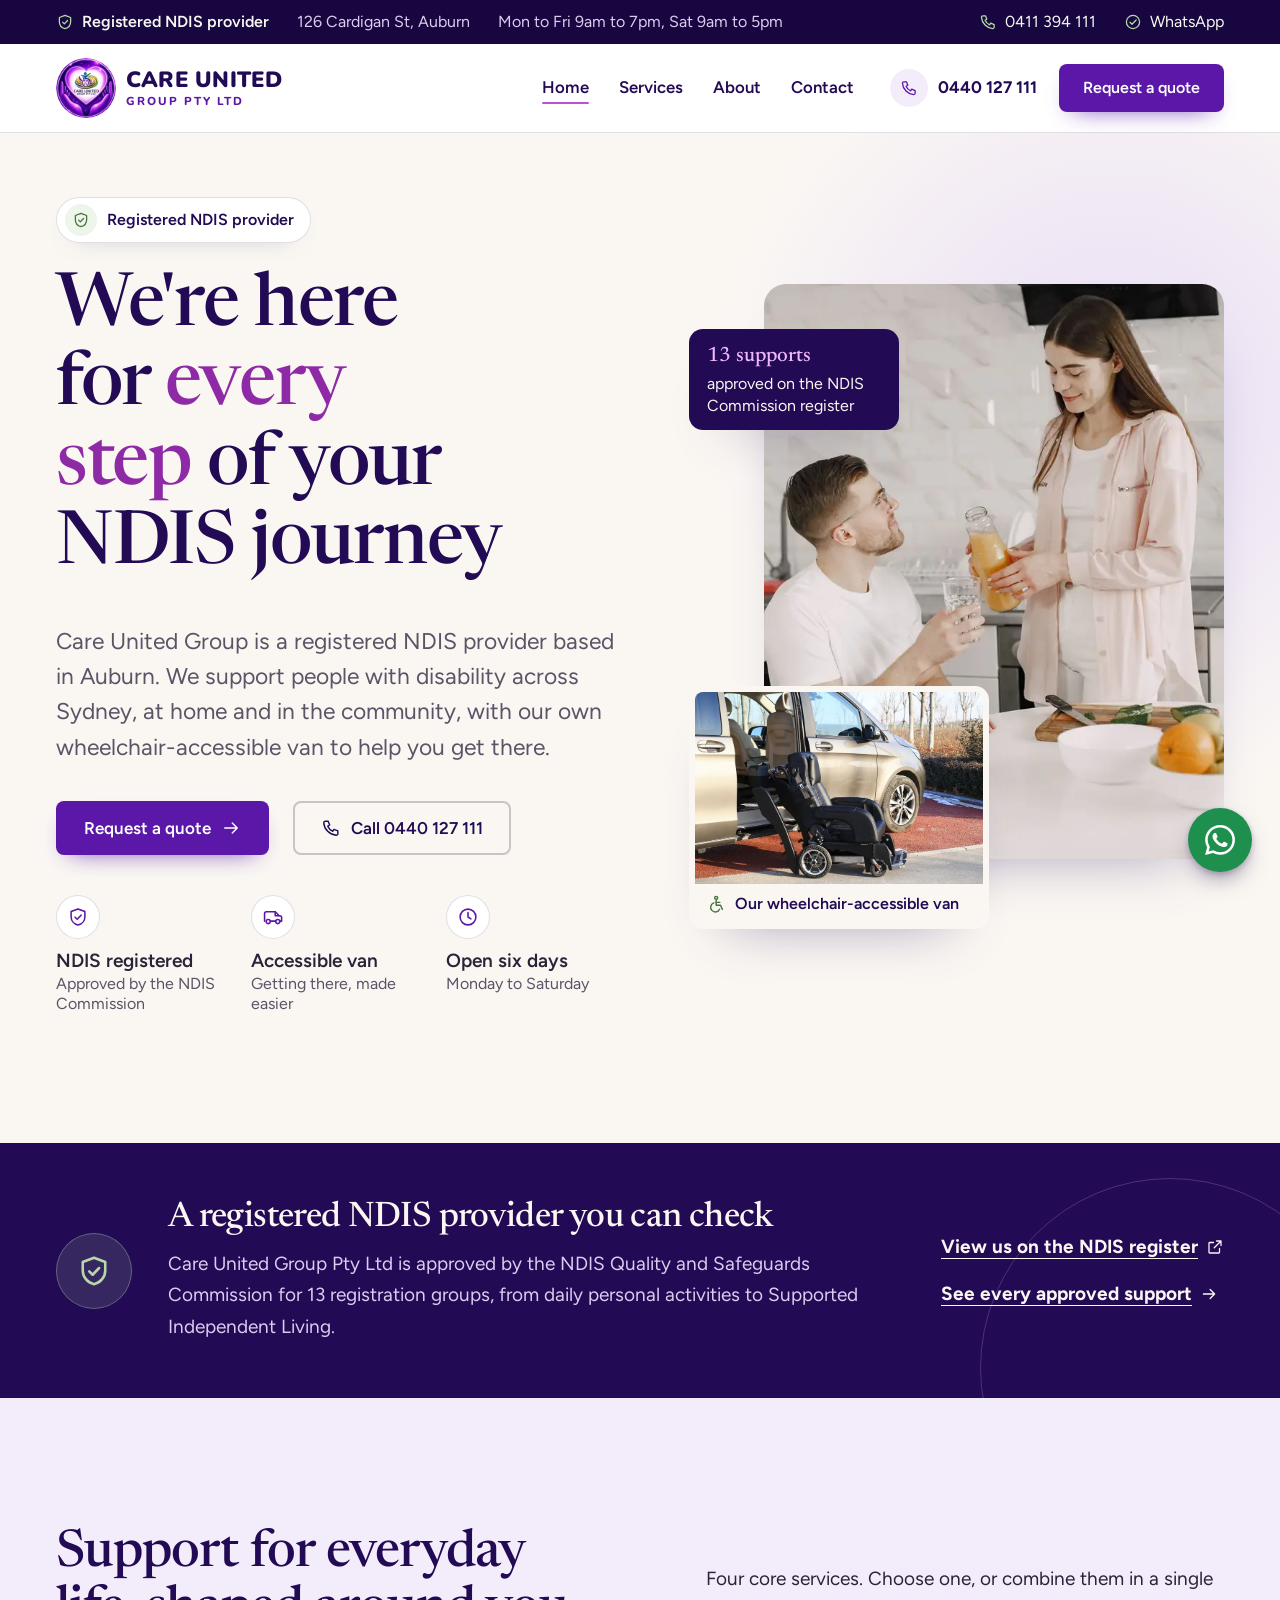
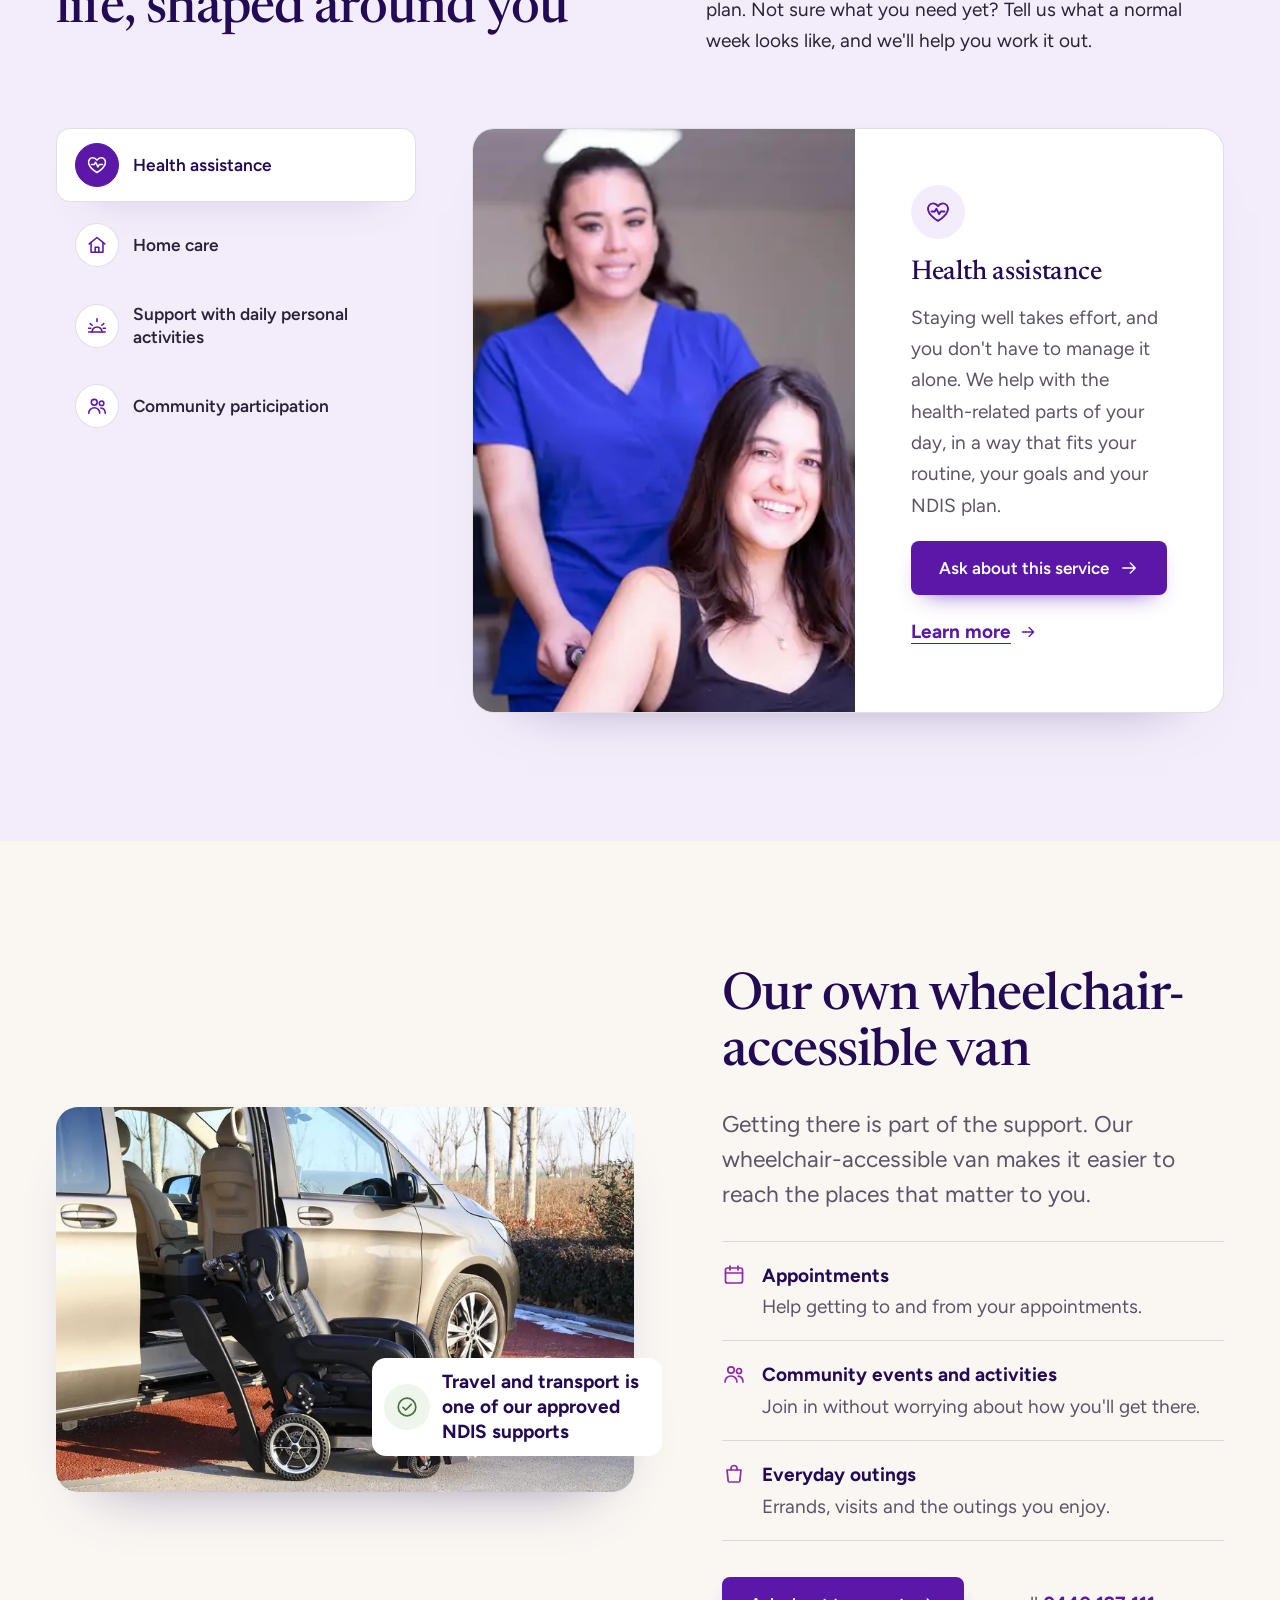
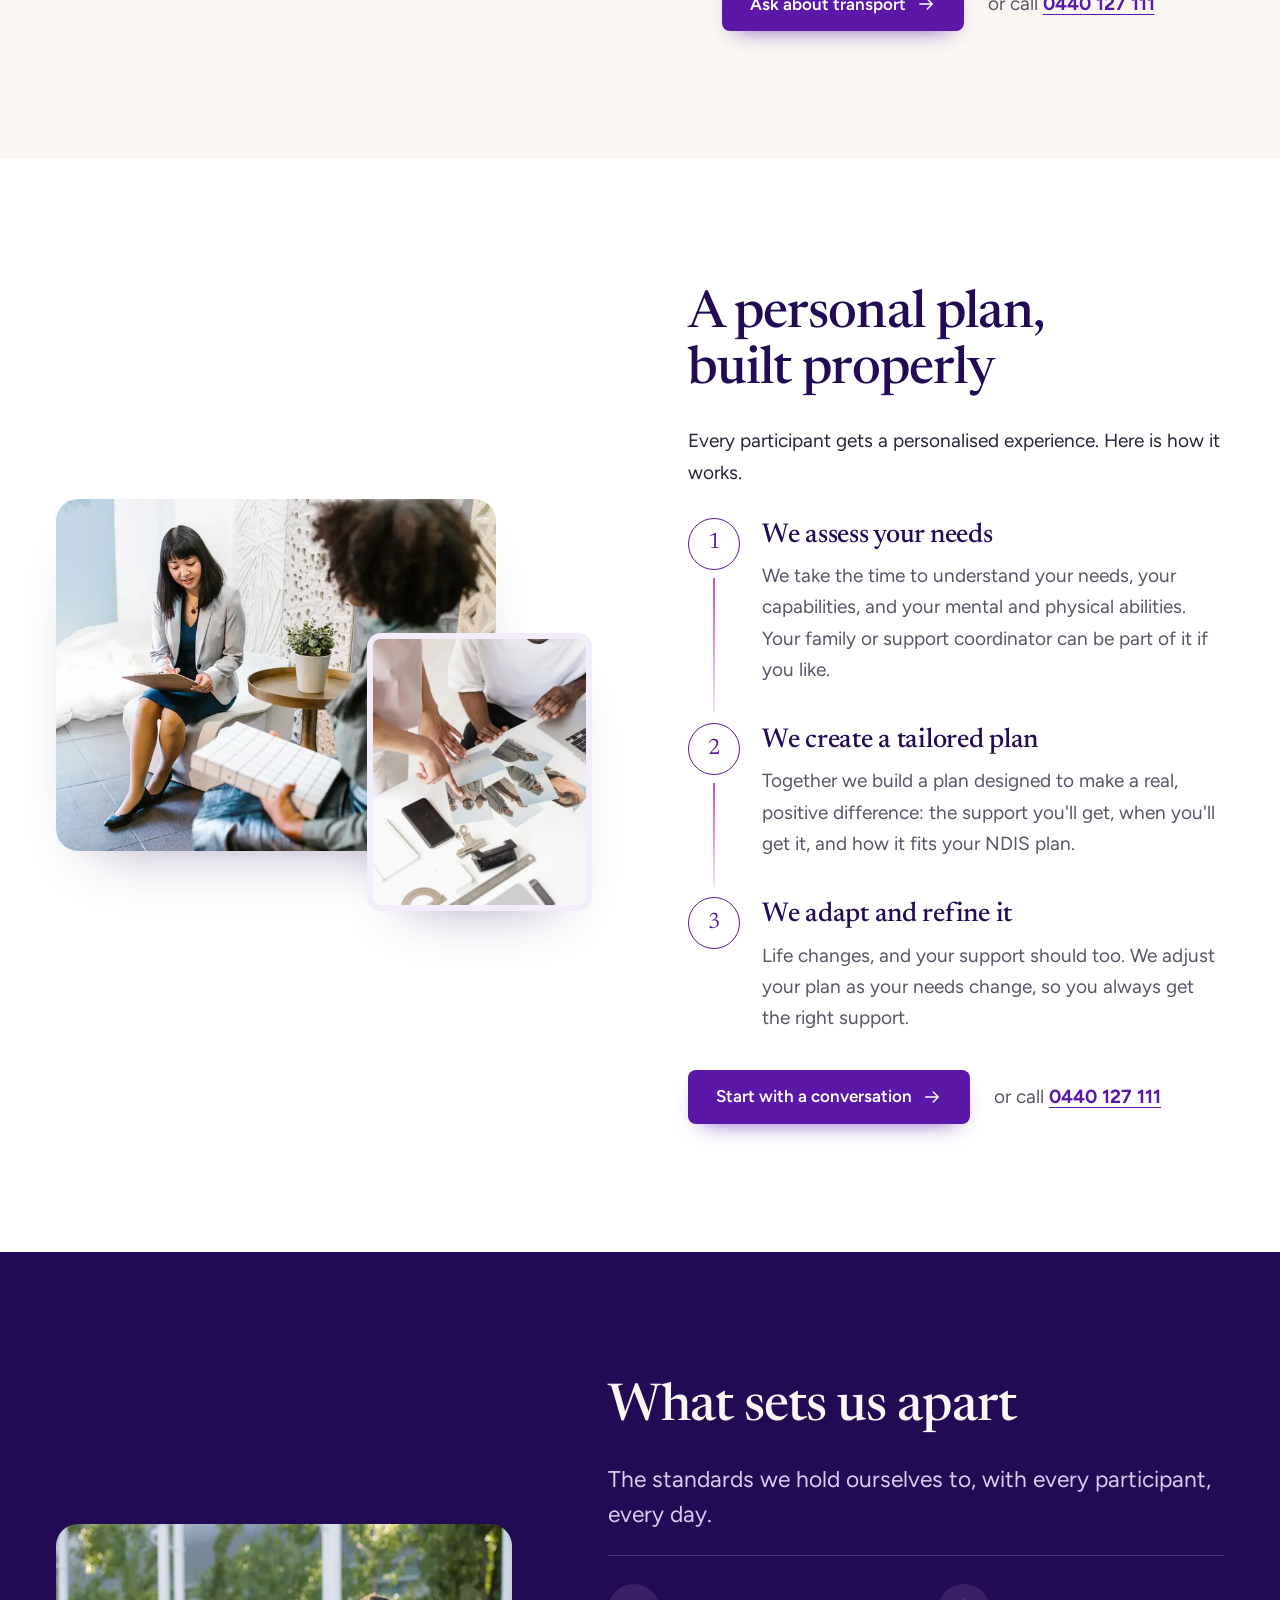
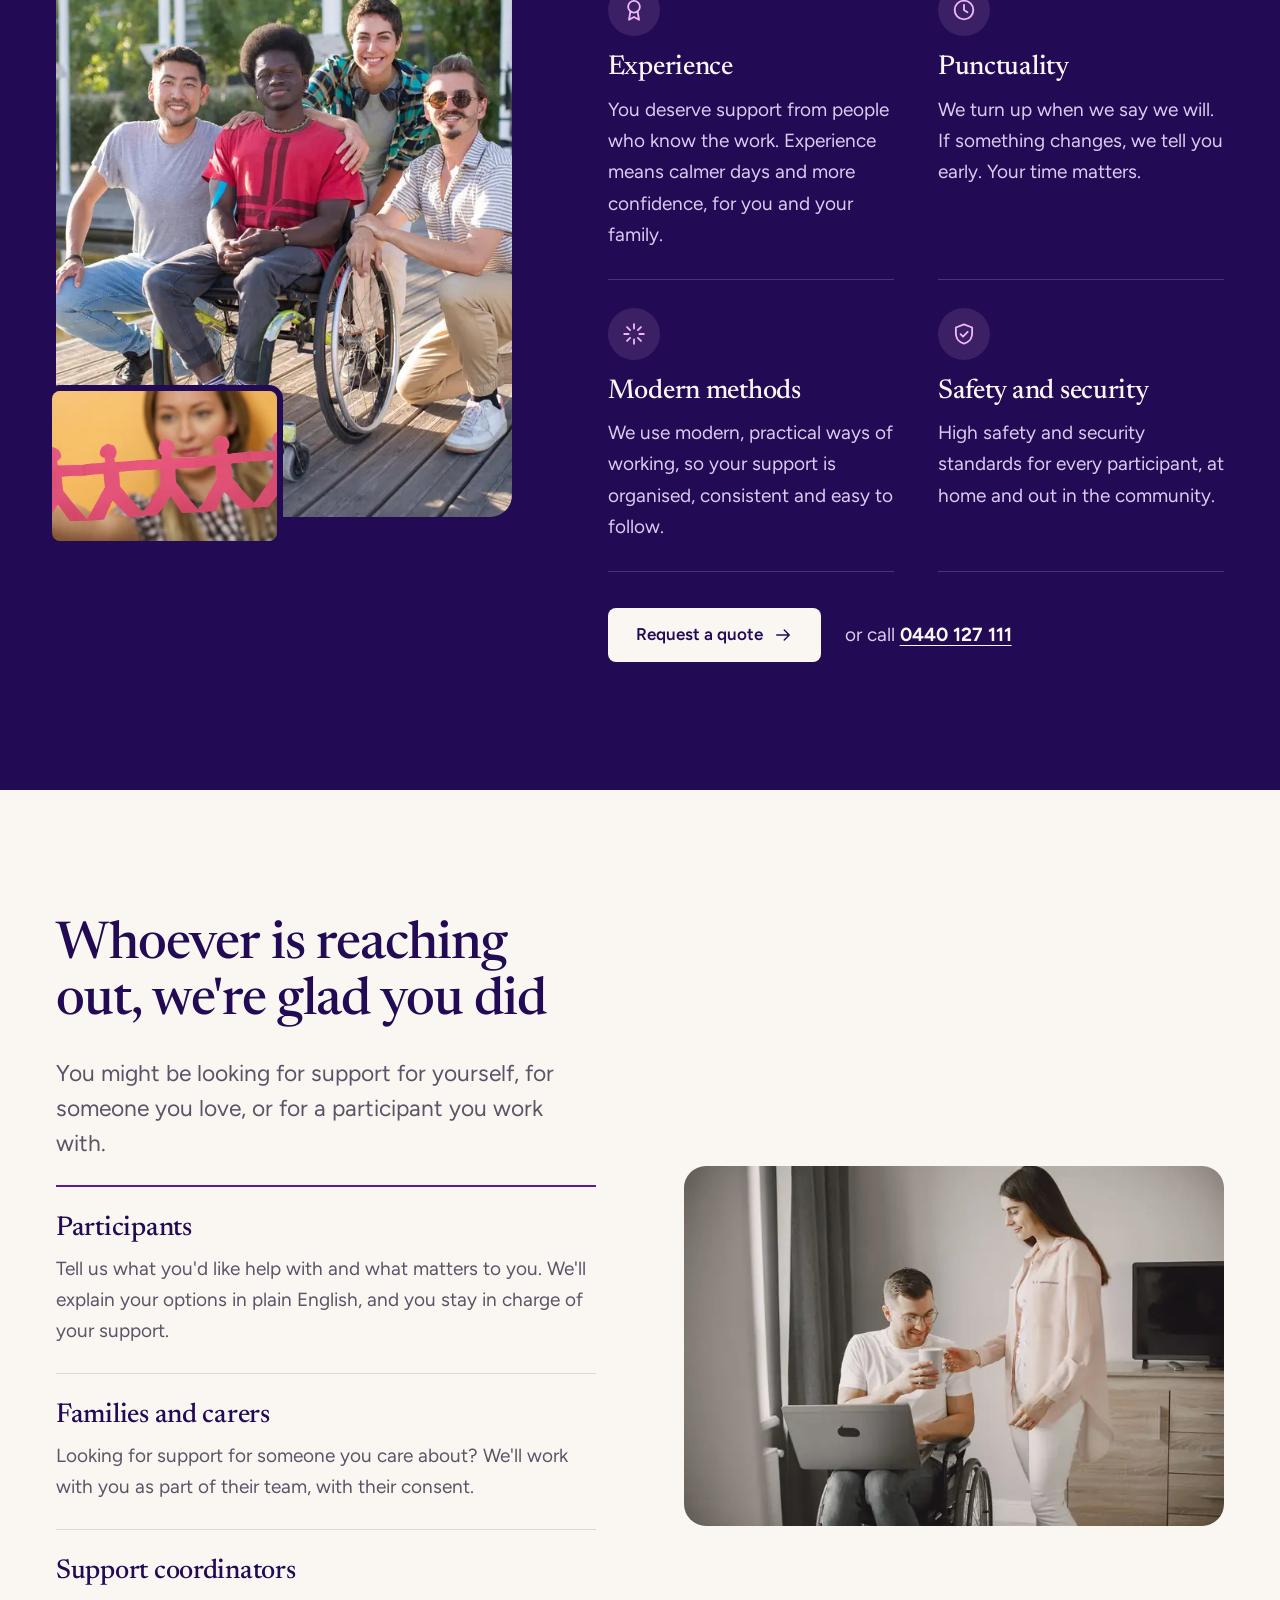
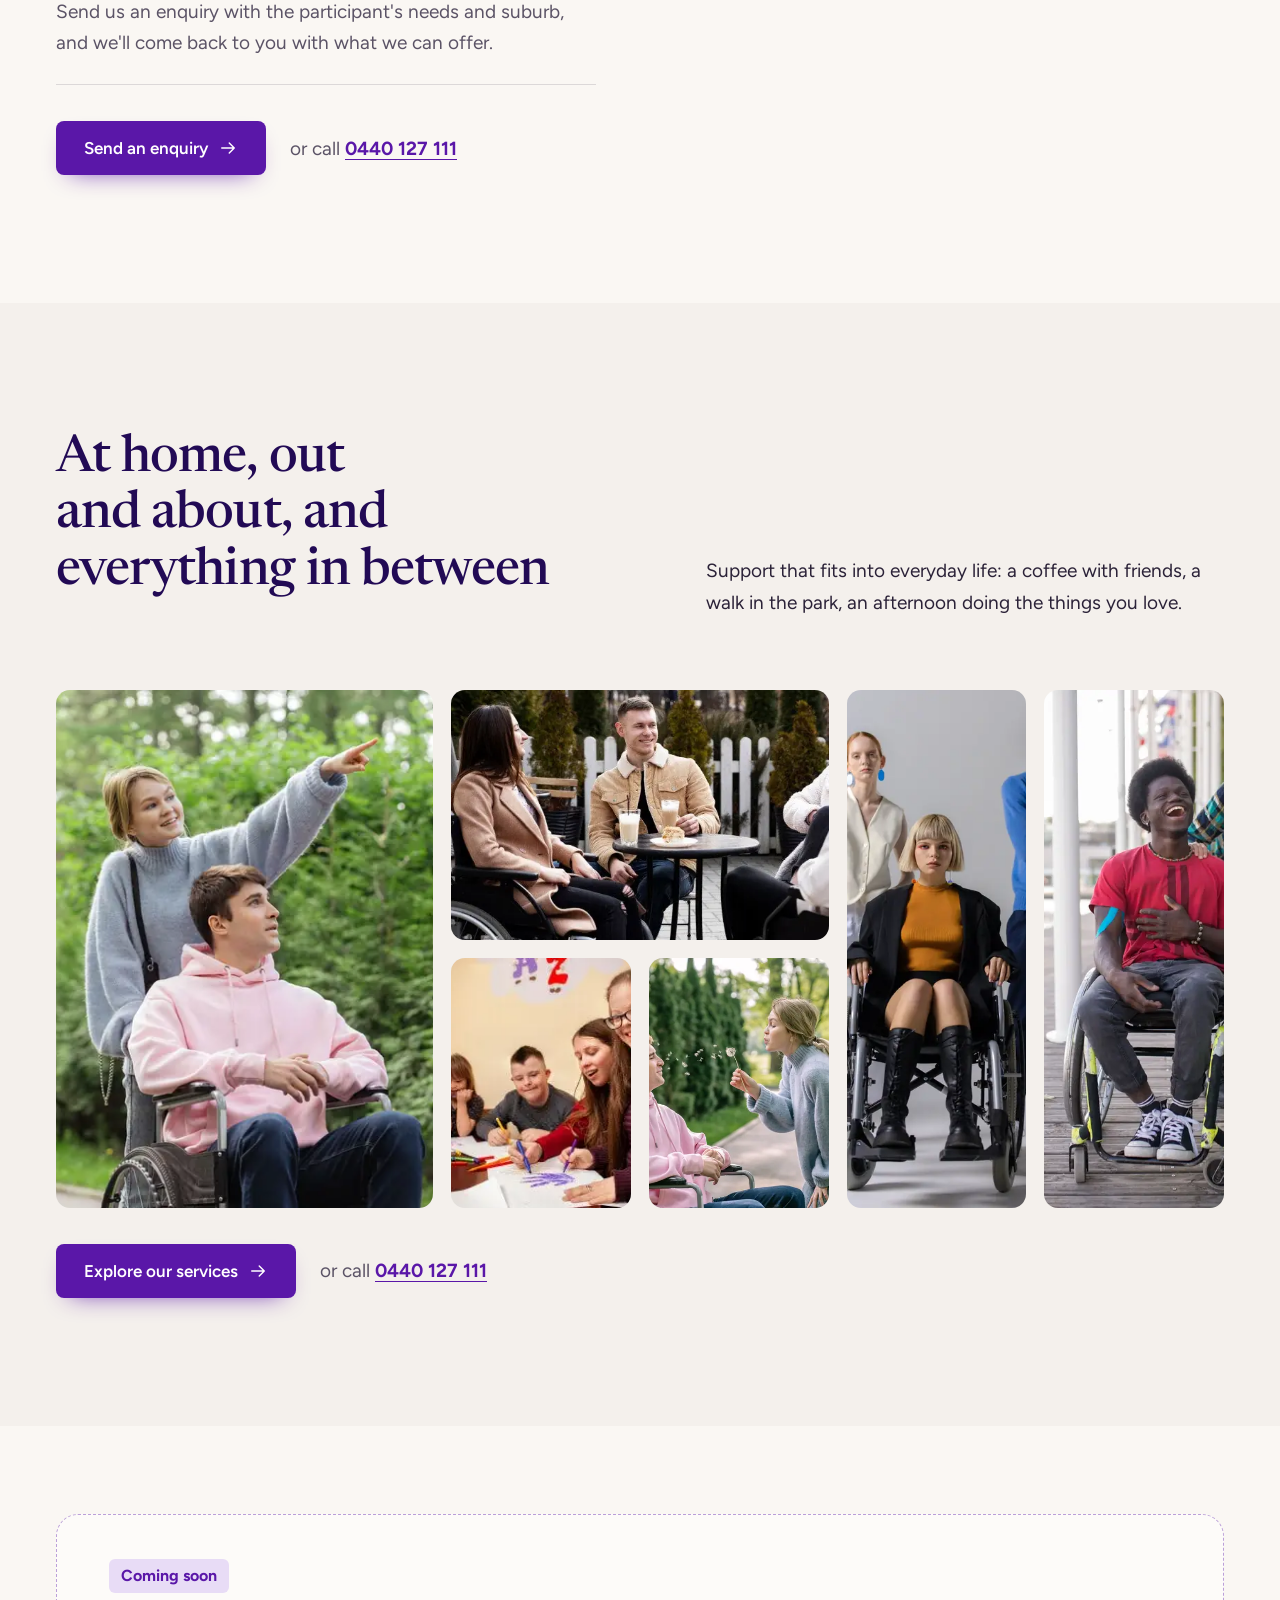
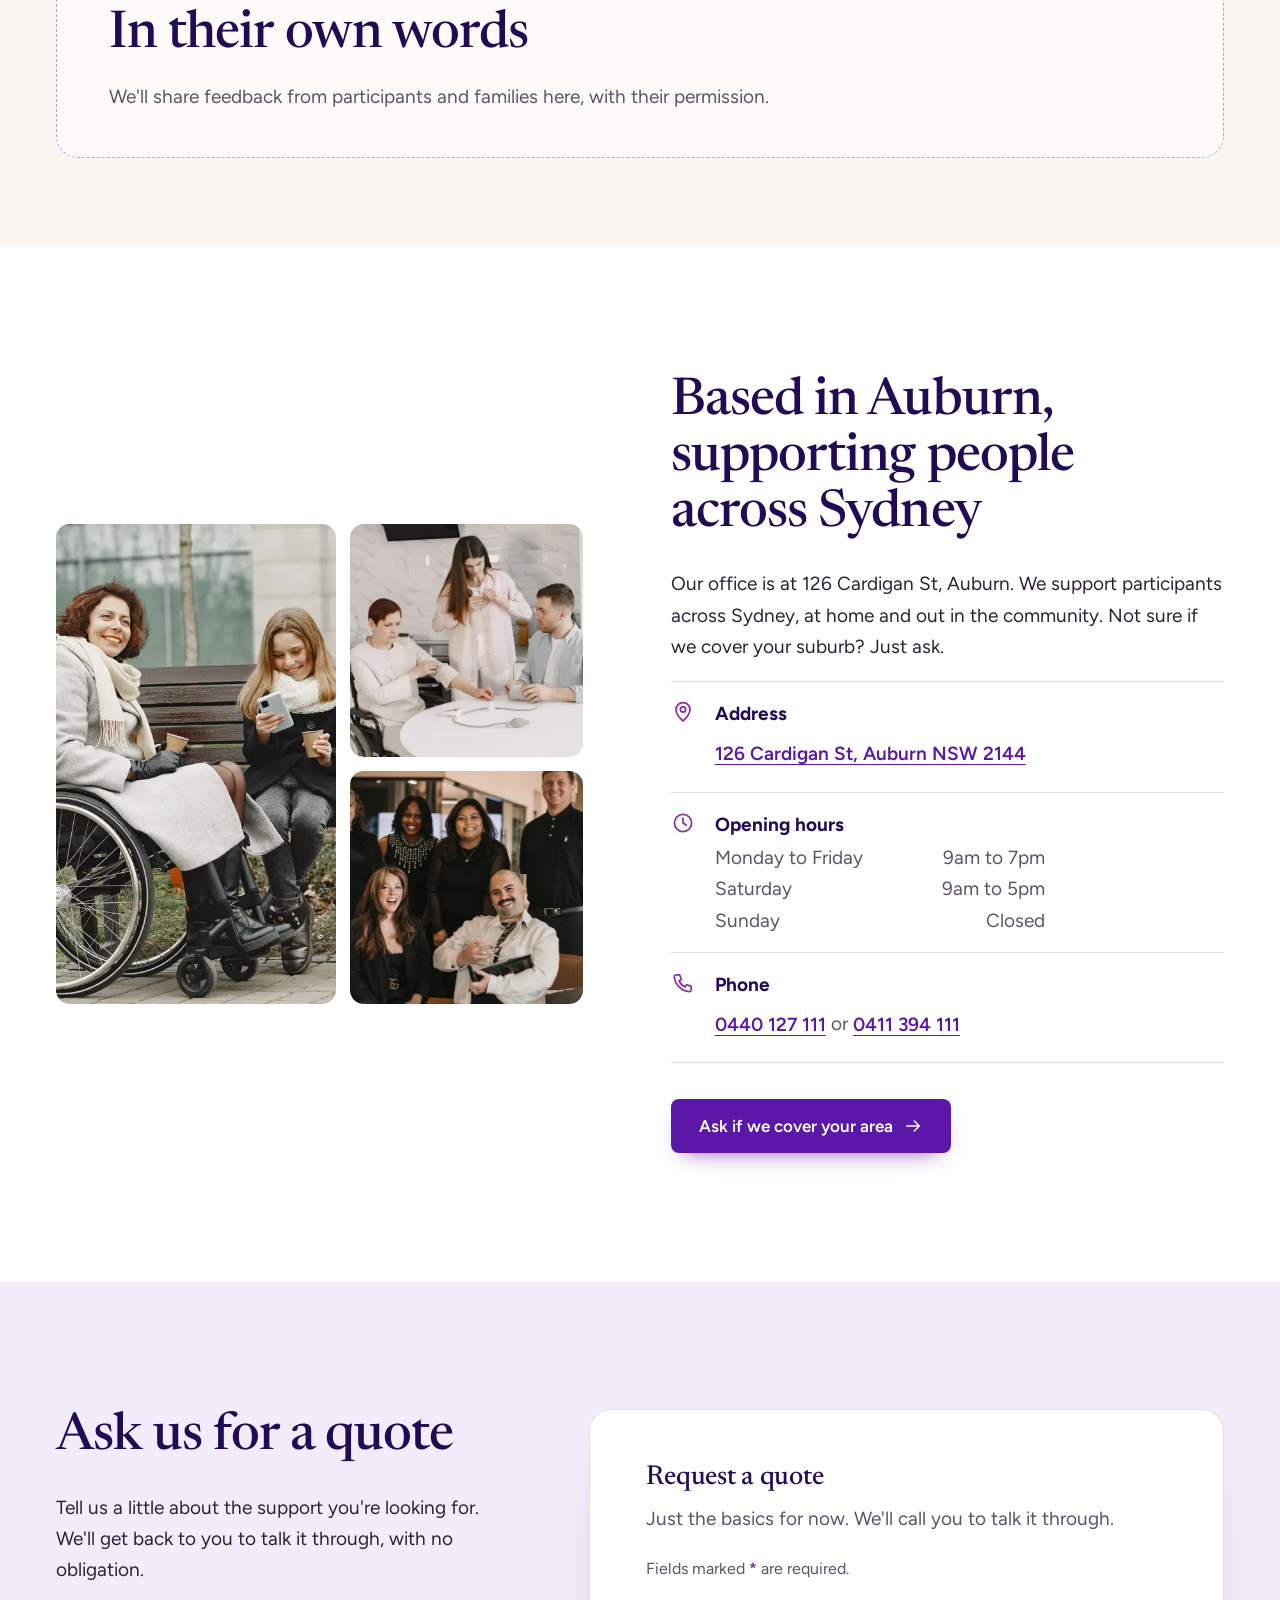
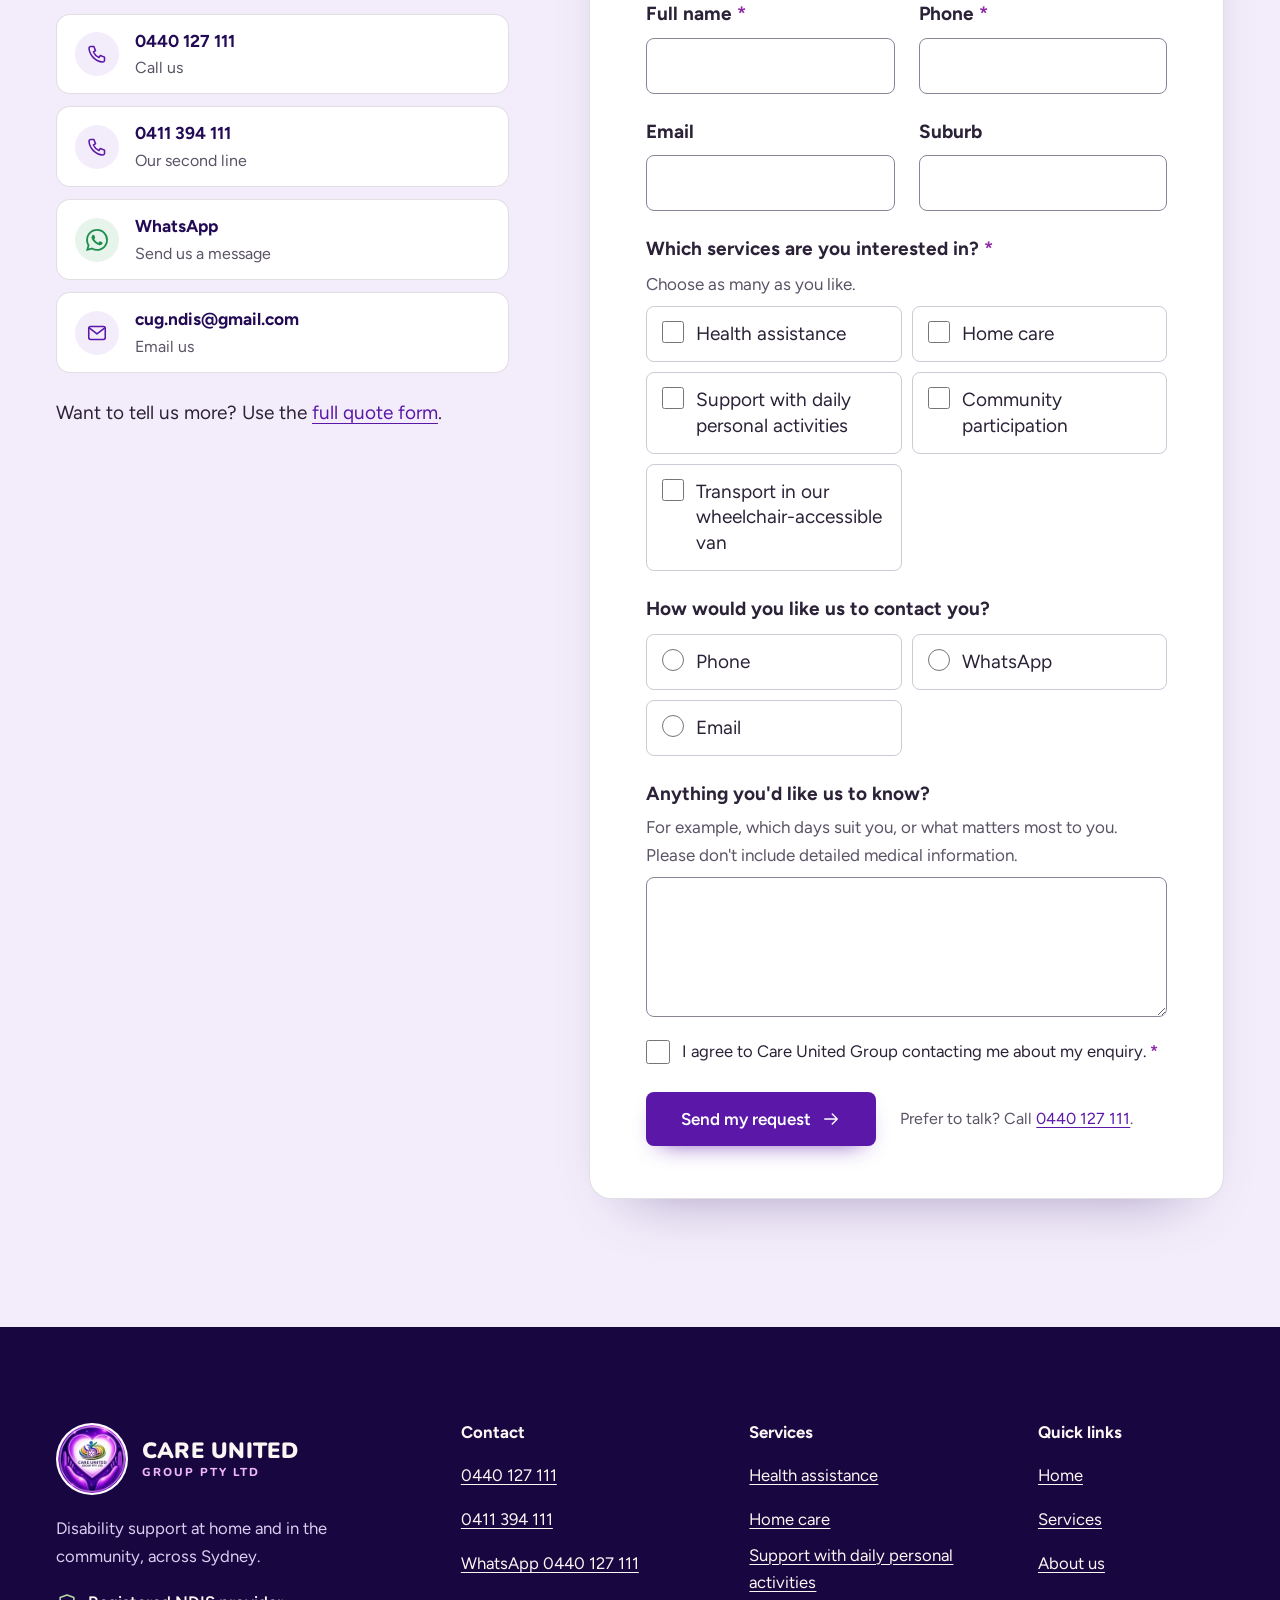
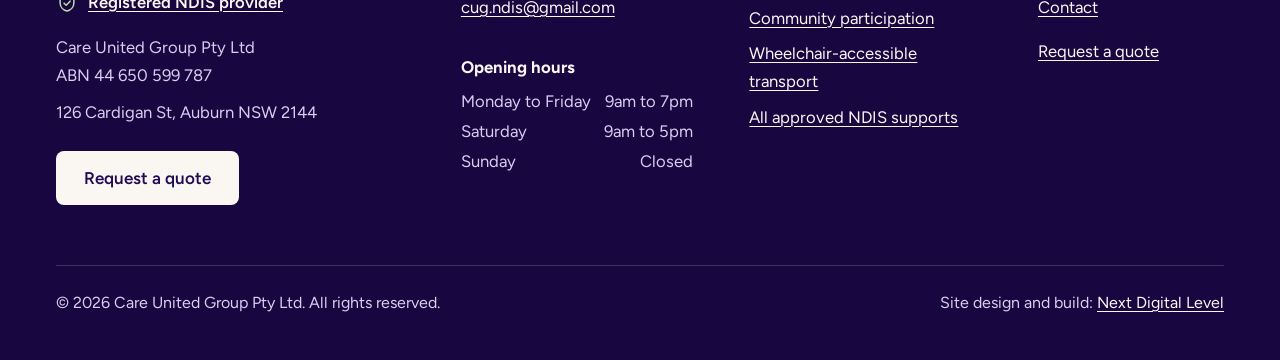
==== commit de0aefe5: "Use the client's new logo and phone numbers New round badge in the header, footer and favicons; pale" ====
--- a/index.html
+++ b/index.html
@@ -8,7 +8,7 @@
   <!-- TODO: this is a preview/pitch copy. Remove the noindex line below (and the Disallow in robots.txt) when the site moves to the client's own domain. -->
   <meta name="robots" content="noindex, nofollow">
   <!-- TODO: add <link rel="canonical"> and og:url with the final absolute URL once the domain is confirmed. -->
-  <meta name="theme-color" content="#4a2c88">
+  <meta name="theme-color" content="#5a17a8">
   <meta property="og:type" content="website">
   <meta property="og:site_name" content="Care United Group Pty Ltd">
   <meta property="og:locale" content="en_AU">
@@ -21,8 +21,8 @@
   <meta property="og:image:alt" content="A support worker pouring a drink for a young man in a wheelchair at a kitchen table">
   <meta name="twitter:card" content="summary_large_image">
   <!-- Favicon made from the client's existing logo mark (original colours). -->
-  <link rel="icon" href="favicon.svg" type="image/svg+xml">
   <link rel="icon" href="favicon-32.png" sizes="32x32" type="image/png">
+  <link rel="icon" href="favicon-48.png" sizes="48x48" type="image/png">
   <link rel="apple-touch-icon" href="apple-touch-icon.png">
   <link rel="preconnect" href="https://fonts.googleapis.com">
   <link rel="preconnect" href="https://fonts.gstatic.com" crossorigin>
@@ -38,7 +38,7 @@
   "alternateName": "Care United Group",
   "description": "Registered NDIS provider in Auburn, NSW. Health assistance, home care, support with daily personal activities, community participation and transport in a wheelchair-accessible van, across Sydney.",
   "taxID": "ABN 44 650 599 787",
-  "telephone": "+61405785338",
+  "telephone": "+61440127111",
   "email": "cug.ndis@gmail.com",
   "address": {
     "@type": "PostalAddress",
@@ -55,14 +55,14 @@
   "contactPoint": [
     {
       "@type": "ContactPoint",
-      "telephone": "+61405785338",
+      "telephone": "+61440127111",
       "contactType": "customer service",
       "areaServed": "AU",
       "availableLanguage": "English"
     },
     {
       "@type": "ContactPoint",
-      "telephone": "+61404726260",
+      "telephone": "+61411394111",
       "contactType": "customer service",
       "areaServed": "AU",
       "availableLanguage": "English"
@@ -145,14 +145,14 @@
       <a class="reg" href="https://www.ndiscommission.gov.au/provider-registration/care-united-group-pty-ltd" target="_blank" rel="noopener"><svg viewBox="0 0 24 24" fill="none" stroke="currentColor" stroke-width="1.7" stroke-linecap="round" stroke-linejoin="round" aria-hidden="true" focusable="false"><path d="M12 3.2 19.5 6v5.6c0 4.4-3.1 8.1-7.5 9.2-4.4-1.1-7.5-4.8-7.5-9.2V6z"/><path d="m8.8 12.2 2.3 2.3 4.3-4.5"/></svg>Registered NDIS provider<span class="visually-hidden"> (opens in a new tab)</span></a>
       <span>126 Cardigan St, Auburn</span>
       <span>Mon to Fri 9am to 7pm, Sat 9am to 5pm</span>
-      <a class="spacer" href="tel:+61404726260"><svg viewBox="0 0 24 24" fill="none" stroke="currentColor" stroke-width="1.7" stroke-linecap="round" stroke-linejoin="round" aria-hidden="true" focusable="false"><path d="M5.2 3.8h3.4l1.8 4.6-2.3 1.4a11.5 11.5 0 0 0 6.1 6.1l1.4-2.3 4.6 1.8v3.4a1.9 1.9 0 0 1-2 1.9C10.5 20.2 3.8 13.5 3.3 5.8a1.9 1.9 0 0 1 1.9-2z"/></svg>0404 726 260</a>
-      <a href="https://wa.me/61405785338?text=Hi%2C%20I%27d%20like%20to%20ask%20about%20your%20NDIS%20support%20services" target="_blank" rel="noopener"><svg viewBox="0 0 24 24" fill="none" stroke="currentColor" stroke-width="1.7" stroke-linecap="round" stroke-linejoin="round" aria-hidden="true" focusable="false"><circle cx="12" cy="12" r="8.8"/><path d="m8 12.3 2.7 2.7L16.2 9.4"/></svg>WhatsApp<span class="visually-hidden"> (opens in a new tab)</span></a>
+      <a class="spacer" href="tel:+61411394111"><svg viewBox="0 0 24 24" fill="none" stroke="currentColor" stroke-width="1.7" stroke-linecap="round" stroke-linejoin="round" aria-hidden="true" focusable="false"><path d="M5.2 3.8h3.4l1.8 4.6-2.3 1.4a11.5 11.5 0 0 0 6.1 6.1l1.4-2.3 4.6 1.8v3.4a1.9 1.9 0 0 1-2 1.9C10.5 20.2 3.8 13.5 3.3 5.8a1.9 1.9 0 0 1 1.9-2z"/></svg>0411 394 111</a>
+      <a href="https://wa.me/61440127111?text=Hi%2C%20I%27d%20like%20to%20ask%20about%20your%20NDIS%20support%20services" target="_blank" rel="noopener"><svg viewBox="0 0 24 24" fill="none" stroke="currentColor" stroke-width="1.7" stroke-linecap="round" stroke-linejoin="round" aria-hidden="true" focusable="false"><circle cx="12" cy="12" r="8.8"/><path d="m8 12.3 2.7 2.7L16.2 9.4"/></svg>WhatsApp<span class="visually-hidden"> (opens in a new tab)</span></a>
     </div>
   </div>
   <header class="site-header">
     <div class="wrap header-inner">
       <a class="brand" href="index.html" aria-label="Care United Group Pty Ltd, home">
-        <img src="images/logo-mark.svg" alt="" width="52" height="58">
+        <img src="images/logo-badge-160.webp" alt="" width="60" height="60">
         <span class="wordmark" aria-hidden="true"><span class="w1">CARE <b>UNITED</b></span><span class="w2">GROUP PTY LTD</span></span>
       </a>
       <nav class="site-nav" id="site-nav" aria-label="Main">
@@ -164,12 +164,12 @@
         </ul>
         <div class="nav-extra">
           <a class="btn btn--primary" href="contact.html#quote-form">Request a quote</a>
-          <a class="btn btn--outline" href="tel:+61405785338"><svg viewBox="0 0 24 24" fill="none" stroke="currentColor" stroke-width="1.7" stroke-linecap="round" stroke-linejoin="round" aria-hidden="true" focusable="false"><path d="M5.2 3.8h3.4l1.8 4.6-2.3 1.4a11.5 11.5 0 0 0 6.1 6.1l1.4-2.3 4.6 1.8v3.4a1.9 1.9 0 0 1-2 1.9C10.5 20.2 3.8 13.5 3.3 5.8a1.9 1.9 0 0 1 1.9-2z"/></svg>Call 0405 785 338</a>
-          <a class="btn btn--outline" href="tel:+61404726260"><svg viewBox="0 0 24 24" fill="none" stroke="currentColor" stroke-width="1.7" stroke-linecap="round" stroke-linejoin="round" aria-hidden="true" focusable="false"><path d="M5.2 3.8h3.4l1.8 4.6-2.3 1.4a11.5 11.5 0 0 0 6.1 6.1l1.4-2.3 4.6 1.8v3.4a1.9 1.9 0 0 1-2 1.9C10.5 20.2 3.8 13.5 3.3 5.8a1.9 1.9 0 0 1 1.9-2z"/></svg>Call 0404 726 260</a>
+          <a class="btn btn--outline" href="tel:+61440127111"><svg viewBox="0 0 24 24" fill="none" stroke="currentColor" stroke-width="1.7" stroke-linecap="round" stroke-linejoin="round" aria-hidden="true" focusable="false"><path d="M5.2 3.8h3.4l1.8 4.6-2.3 1.4a11.5 11.5 0 0 0 6.1 6.1l1.4-2.3 4.6 1.8v3.4a1.9 1.9 0 0 1-2 1.9C10.5 20.2 3.8 13.5 3.3 5.8a1.9 1.9 0 0 1 1.9-2z"/></svg>Call 0440 127 111</a>
+          <a class="btn btn--outline" href="tel:+61411394111"><svg viewBox="0 0 24 24" fill="none" stroke="currentColor" stroke-width="1.7" stroke-linecap="round" stroke-linejoin="round" aria-hidden="true" focusable="false"><path d="M5.2 3.8h3.4l1.8 4.6-2.3 1.4a11.5 11.5 0 0 0 6.1 6.1l1.4-2.3 4.6 1.8v3.4a1.9 1.9 0 0 1-2 1.9C10.5 20.2 3.8 13.5 3.3 5.8a1.9 1.9 0 0 1 1.9-2z"/></svg>Call 0411 394 111</a>
           <p class="nav-reg"><svg viewBox="0 0 24 24" fill="none" stroke="currentColor" stroke-width="1.7" stroke-linecap="round" stroke-linejoin="round" aria-hidden="true" focusable="false"><path d="M12 3.2 19.5 6v5.6c0 4.4-3.1 8.1-7.5 9.2-4.4-1.1-7.5-4.8-7.5-9.2V6z"/><path d="m8.8 12.2 2.3 2.3 4.3-4.5"/></svg>Registered NDIS provider, Auburn NSW</p>
         </div>
       </nav>
-      <a class="header-phone" href="tel:+61405785338"><span class="ph-ico"><svg viewBox="0 0 24 24" fill="none" stroke="currentColor" stroke-width="1.7" stroke-linecap="round" stroke-linejoin="round" aria-hidden="true" focusable="false"><path d="M5.2 3.8h3.4l1.8 4.6-2.3 1.4a11.5 11.5 0 0 0 6.1 6.1l1.4-2.3 4.6 1.8v3.4a1.9 1.9 0 0 1-2 1.9C10.5 20.2 3.8 13.5 3.3 5.8a1.9 1.9 0 0 1 1.9-2z"/></svg></span><span><span class="visually-hidden">Call us on </span>0405 785 338</span></a>
+      <a class="header-phone" href="tel:+61440127111"><span class="ph-ico"><svg viewBox="0 0 24 24" fill="none" stroke="currentColor" stroke-width="1.7" stroke-linecap="round" stroke-linejoin="round" aria-hidden="true" focusable="false"><path d="M5.2 3.8h3.4l1.8 4.6-2.3 1.4a11.5 11.5 0 0 0 6.1 6.1l1.4-2.3 4.6 1.8v3.4a1.9 1.9 0 0 1-2 1.9C10.5 20.2 3.8 13.5 3.3 5.8a1.9 1.9 0 0 1 1.9-2z"/></svg></span><span><span class="visually-hidden">Call us on </span>0440 127 111</span></a>
       <a class="btn btn--primary header-quote" href="contact.html#quote-form"><span class="q-long">Request a quote</span><span class="q-short">Get a quote</span></a>
       <button class="nav-toggle" type="button" aria-expanded="false" aria-controls="site-nav" aria-label="Open menu">
         <svg class="icon-menu" viewBox="0 0 24 24" fill="none" stroke="currentColor" stroke-width="1.7" stroke-linecap="round" stroke-linejoin="round" aria-hidden="true" focusable="false"><path d="M4 7h16M4 12h16M4 17h16"/></svg><svg class="icon-close" viewBox="0 0 24 24" fill="none" stroke="currentColor" stroke-width="1.7" stroke-linecap="round" stroke-linejoin="round" aria-hidden="true" focusable="false"><path d="M6 6l12 12M18 6 6 18"/></svg>
@@ -186,7 +186,7 @@
           <p class="lead hero-in d2">Care United Group is a registered NDIS provider based in Auburn. We support people with disability across Sydney, at home and in the community, with our own wheelchair-accessible van to help you get there.</p>
           <div class="cta-row hero-in d3">
             <a class="btn btn--primary" href="contact.html#quote-form">Request a quote <svg class="arrow" viewBox="0 0 24 24" fill="none" stroke="currentColor" stroke-width="1.7" stroke-linecap="round" stroke-linejoin="round" aria-hidden="true" focusable="false"><path d="M4.5 12h15M13.5 6l6 6-6 6"/></svg></a>
-            <a class="btn btn--outline" href="tel:+61405785338"><svg viewBox="0 0 24 24" fill="none" stroke="currentColor" stroke-width="1.7" stroke-linecap="round" stroke-linejoin="round" aria-hidden="true" focusable="false"><path d="M5.2 3.8h3.4l1.8 4.6-2.3 1.4a11.5 11.5 0 0 0 6.1 6.1l1.4-2.3 4.6 1.8v3.4a1.9 1.9 0 0 1-2 1.9C10.5 20.2 3.8 13.5 3.3 5.8a1.9 1.9 0 0 1 1.9-2z"/></svg>Call 0405 785 338</a>
+            <a class="btn btn--outline" href="tel:+61440127111"><svg viewBox="0 0 24 24" fill="none" stroke="currentColor" stroke-width="1.7" stroke-linecap="round" stroke-linejoin="round" aria-hidden="true" focusable="false"><path d="M5.2 3.8h3.4l1.8 4.6-2.3 1.4a11.5 11.5 0 0 0 6.1 6.1l1.4-2.3 4.6 1.8v3.4a1.9 1.9 0 0 1-2 1.9C10.5 20.2 3.8 13.5 3.3 5.8a1.9 1.9 0 0 1 1.9-2z"/></svg>Call 0440 127 111</a>
           </div>
           <ul class="hero-facts hero-in d4">
             <li><span class="ico"><svg viewBox="0 0 24 24" fill="none" stroke="currentColor" stroke-width="1.7" stroke-linecap="round" stroke-linejoin="round" aria-hidden="true" focusable="false"><path d="M12 3.2 19.5 6v5.6c0 4.4-3.1 8.1-7.5 9.2-4.4-1.1-7.5-4.8-7.5-9.2V6z"/><path d="m8.8 12.2 2.3 2.3 4.3-4.5"/></svg></span><span>NDIS registered<small>Approved by the NDIS Commission</small></span></li>
@@ -303,7 +303,7 @@
           </ul>
           <div class="cta-row">
             <a class="btn btn--primary" href="contact.html?service=transport#quote-form">Ask about transport <svg class="arrow" viewBox="0 0 24 24" fill="none" stroke="currentColor" stroke-width="1.7" stroke-linecap="round" stroke-linejoin="round" aria-hidden="true" focusable="false"><path d="M4.5 12h15M13.5 6l6 6-6 6"/></svg></a>
-            <span class="or">or call <a href="tel:+61405785338">0405 785 338</a></span>
+            <span class="or">or call <a href="tel:+61440127111">0440 127 111</a></span>
           </div>
         </div>
       </div>
@@ -325,7 +325,7 @@
           </ol>
           <div class="cta-row">
             <a class="btn btn--primary" href="contact.html#quote-form">Start with a conversation <svg class="arrow" viewBox="0 0 24 24" fill="none" stroke="currentColor" stroke-width="1.7" stroke-linecap="round" stroke-linejoin="round" aria-hidden="true" focusable="false"><path d="M4.5 12h15M13.5 6l6 6-6 6"/></svg></a>
-            <span class="or">or call <a href="tel:+61405785338">0405 785 338</a></span>
+            <span class="or">or call <a href="tel:+61440127111">0440 127 111</a></span>
           </div>
         </div>
       </div>
@@ -364,7 +364,7 @@
           </div>
           <div class="cta-row reveal">
             <a class="btn btn--light" href="contact.html#quote-form">Request a quote <svg class="arrow" viewBox="0 0 24 24" fill="none" stroke="currentColor" stroke-width="1.7" stroke-linecap="round" stroke-linejoin="round" aria-hidden="true" focusable="false"><path d="M4.5 12h15M13.5 6l6 6-6 6"/></svg></a>
-            <span class="or">or call <a href="tel:+61405785338">0405 785 338</a></span>
+            <span class="or">or call <a href="tel:+61440127111">0440 127 111</a></span>
           </div>
         </div>
       </div>
@@ -382,7 +382,7 @@
           </div>
           <div class="cta-row">
             <a class="btn btn--primary" href="contact.html#quote-form">Send an enquiry <svg class="arrow" viewBox="0 0 24 24" fill="none" stroke="currentColor" stroke-width="1.7" stroke-linecap="round" stroke-linejoin="round" aria-hidden="true" focusable="false"><path d="M4.5 12h15M13.5 6l6 6-6 6"/></svg></a>
-            <span class="or">or call <a href="tel:+61405785338">0405 785 338</a></span>
+            <span class="or">or call <a href="tel:+61440127111">0440 127 111</a></span>
           </div>
         </div>
         <div class="audience-photo">
@@ -407,7 +407,7 @@
         </ul>
         <div class="cta-row">
           <a class="btn btn--primary" href="services.html">Explore our services <svg class="arrow" viewBox="0 0 24 24" fill="none" stroke="currentColor" stroke-width="1.7" stroke-linecap="round" stroke-linejoin="round" aria-hidden="true" focusable="false"><path d="M4.5 12h15M13.5 6l6 6-6 6"/></svg></a>
-          <span class="or">or call <a href="tel:+61405785338">0405 785 338</a></span>
+          <span class="or">or call <a href="tel:+61440127111">0440 127 111</a></span>
         </div>
       </div>
     </section>
@@ -443,7 +443,7 @@
                   <li><span>Saturday</span><span>9am to 5pm</span></li>
                   <li><span>Sunday</span><span>Closed</span></li>
                 </ul></dd></div>
-            <div><dt><svg viewBox="0 0 24 24" fill="none" stroke="currentColor" stroke-width="1.7" stroke-linecap="round" stroke-linejoin="round" aria-hidden="true" focusable="false"><path d="M5.2 3.8h3.4l1.8 4.6-2.3 1.4a11.5 11.5 0 0 0 6.1 6.1l1.4-2.3 4.6 1.8v3.4a1.9 1.9 0 0 1-2 1.9C10.5 20.2 3.8 13.5 3.3 5.8a1.9 1.9 0 0 1 1.9-2z"/></svg>Phone</dt><dd><a href="tel:+61405785338">0405 785 338</a> or <a href="tel:+61404726260">0404 726 260</a></dd></div>
+            <div><dt><svg viewBox="0 0 24 24" fill="none" stroke="currentColor" stroke-width="1.7" stroke-linecap="round" stroke-linejoin="round" aria-hidden="true" focusable="false"><path d="M5.2 3.8h3.4l1.8 4.6-2.3 1.4a11.5 11.5 0 0 0 6.1 6.1l1.4-2.3 4.6 1.8v3.4a1.9 1.9 0 0 1-2 1.9C10.5 20.2 3.8 13.5 3.3 5.8a1.9 1.9 0 0 1 1.9-2z"/></svg>Phone</dt><dd><a href="tel:+61440127111">0440 127 111</a> or <a href="tel:+61411394111">0411 394 111</a></dd></div>
           </dl>
           <div class="cta-row">
             <a class="btn btn--primary" href="#quote">Ask if we cover your area <svg class="arrow" viewBox="0 0 24 24" fill="none" stroke="currentColor" stroke-width="1.7" stroke-linecap="round" stroke-linejoin="round" aria-hidden="true" focusable="false"><path d="M4.5 12h15M13.5 6l6 6-6 6"/></svg></a>
@@ -458,9 +458,9 @@
           <h2 id="quote-title">Ask us for a quote</h2>
           <p>Tell us a little about the support you're looking for. We'll get back to you to talk it through, with no obligation.</p>
           <ul class="contact-options">
-            <li><a href="tel:+61405785338"><span class="c-ico"><svg viewBox="0 0 24 24" fill="none" stroke="currentColor" stroke-width="1.7" stroke-linecap="round" stroke-linejoin="round" aria-hidden="true" focusable="false"><path d="M5.2 3.8h3.4l1.8 4.6-2.3 1.4a11.5 11.5 0 0 0 6.1 6.1l1.4-2.3 4.6 1.8v3.4a1.9 1.9 0 0 1-2 1.9C10.5 20.2 3.8 13.5 3.3 5.8a1.9 1.9 0 0 1 1.9-2z"/></svg></span><span><strong>0405 785 338</strong><span class="sub">Call us</span></span></a></li>
-            <li><a href="tel:+61404726260"><span class="c-ico"><svg viewBox="0 0 24 24" fill="none" stroke="currentColor" stroke-width="1.7" stroke-linecap="round" stroke-linejoin="round" aria-hidden="true" focusable="false"><path d="M5.2 3.8h3.4l1.8 4.6-2.3 1.4a11.5 11.5 0 0 0 6.1 6.1l1.4-2.3 4.6 1.8v3.4a1.9 1.9 0 0 1-2 1.9C10.5 20.2 3.8 13.5 3.3 5.8a1.9 1.9 0 0 1 1.9-2z"/></svg></span><span><strong>0404 726 260</strong><span class="sub">Our second line</span></span></a></li>
-            <li><a class="wa" href="https://wa.me/61405785338?text=Hi%2C%20I%27d%20like%20to%20ask%20about%20your%20NDIS%20support%20services" target="_blank" rel="noopener"><span class="c-ico"><svg viewBox="0 0 24 24" fill="currentColor" aria-hidden="true" focusable="false"><path d="M17.472 14.382c-.297-.149-1.758-.867-2.03-.967-.273-.099-.471-.148-.67.15-.197.297-.767.966-.94 1.164-.173.199-.347.223-.644.075-.297-.15-1.255-.463-2.39-1.475-.883-.788-1.48-1.761-1.653-2.059-.173-.297-.018-.458.13-.606.134-.133.298-.347.446-.52.149-.174.198-.298.298-.497.099-.198.05-.371-.025-.52-.075-.149-.669-1.612-.916-2.207-.242-.579-.487-.5-.669-.51-.173-.008-.371-.01-.57-.01-.198 0-.52.074-.792.372-.272.297-1.04 1.016-1.04 2.479 0 1.462 1.065 2.875 1.213 3.074.149.198 2.096 3.2 5.077 4.487.709.306 1.262.489 1.694.625.712.227 1.36.195 1.871.118.571-.085 1.758-.719 2.006-1.413.248-.694.248-1.289.173-1.413-.074-.124-.272-.198-.57-.347m-5.421 7.403h-.004a9.87 9.87 0 0 1-5.031-1.378l-.361-.214-3.741.982.998-3.648-.235-.374a9.86 9.86 0 0 1-1.51-5.26c.001-5.45 4.436-9.884 9.888-9.884 2.64 0 5.122 1.03 6.988 2.898a9.825 9.825 0 0 1 2.893 6.994c-.003 5.45-4.437 9.884-9.885 9.884m8.413-18.297A11.815 11.815 0 0 0 12.05 0C5.495 0 .16 5.335.157 11.892c0 2.096.547 4.142 1.588 5.945L.057 24l6.305-1.654a11.882 11.882 0 0 0 5.683 1.448h.005c6.554 0 11.89-5.335 11.893-11.893a11.821 11.821 0 0 0-3.48-8.413z"/></svg></span><span><strong>WhatsApp</strong><span class="sub">Send us a message<span class="visually-hidden"> (opens in a new tab)</span></span></span></a></li>
+            <li><a href="tel:+61440127111"><span class="c-ico"><svg viewBox="0 0 24 24" fill="none" stroke="currentColor" stroke-width="1.7" stroke-linecap="round" stroke-linejoin="round" aria-hidden="true" focusable="false"><path d="M5.2 3.8h3.4l1.8 4.6-2.3 1.4a11.5 11.5 0 0 0 6.1 6.1l1.4-2.3 4.6 1.8v3.4a1.9 1.9 0 0 1-2 1.9C10.5 20.2 3.8 13.5 3.3 5.8a1.9 1.9 0 0 1 1.9-2z"/></svg></span><span><strong>0440 127 111</strong><span class="sub">Call us</span></span></a></li>
+            <li><a href="tel:+61411394111"><span class="c-ico"><svg viewBox="0 0 24 24" fill="none" stroke="currentColor" stroke-width="1.7" stroke-linecap="round" stroke-linejoin="round" aria-hidden="true" focusable="false"><path d="M5.2 3.8h3.4l1.8 4.6-2.3 1.4a11.5 11.5 0 0 0 6.1 6.1l1.4-2.3 4.6 1.8v3.4a1.9 1.9 0 0 1-2 1.9C10.5 20.2 3.8 13.5 3.3 5.8a1.9 1.9 0 0 1 1.9-2z"/></svg></span><span><strong>0411 394 111</strong><span class="sub">Our second line</span></span></a></li>
+            <li><a class="wa" href="https://wa.me/61440127111?text=Hi%2C%20I%27d%20like%20to%20ask%20about%20your%20NDIS%20support%20services" target="_blank" rel="noopener"><span class="c-ico"><svg viewBox="0 0 24 24" fill="currentColor" aria-hidden="true" focusable="false"><path d="M17.472 14.382c-.297-.149-1.758-.867-2.03-.967-.273-.099-.471-.148-.67.15-.197.297-.767.966-.94 1.164-.173.199-.347.223-.644.075-.297-.15-1.255-.463-2.39-1.475-.883-.788-1.48-1.761-1.653-2.059-.173-.297-.018-.458.13-.606.134-.133.298-.347.446-.52.149-.174.198-.298.298-.497.099-.198.05-.371-.025-.52-.075-.149-.669-1.612-.916-2.207-.242-.579-.487-.5-.669-.51-.173-.008-.371-.01-.57-.01-.198 0-.52.074-.792.372-.272.297-1.04 1.016-1.04 2.479 0 1.462 1.065 2.875 1.213 3.074.149.198 2.096 3.2 5.077 4.487.709.306 1.262.489 1.694.625.712.227 1.36.195 1.871.118.571-.085 1.758-.719 2.006-1.413.248-.694.248-1.289.173-1.413-.074-.124-.272-.198-.57-.347m-5.421 7.403h-.004a9.87 9.87 0 0 1-5.031-1.378l-.361-.214-3.741.982.998-3.648-.235-.374a9.86 9.86 0 0 1-1.51-5.26c.001-5.45 4.436-9.884 9.888-9.884 2.64 0 5.122 1.03 6.988 2.898a9.825 9.825 0 0 1 2.893 6.994c-.003 5.45-4.437 9.884-9.885 9.884m8.413-18.297A11.815 11.815 0 0 0 12.05 0C5.495 0 .16 5.335.157 11.892c0 2.096.547 4.142 1.588 5.945L.057 24l6.305-1.654a11.882 11.882 0 0 0 5.683 1.448h.005c6.554 0 11.89-5.335 11.893-11.893a11.821 11.821 0 0 0-3.48-8.413z"/></svg></span><span><strong>WhatsApp</strong><span class="sub">Send us a message<span class="visually-hidden"> (opens in a new tab)</span></span></span></a></li>
             <li><a href="mailto:cug.ndis@gmail.com"><span class="c-ico"><svg viewBox="0 0 24 24" fill="none" stroke="currentColor" stroke-width="1.7" stroke-linecap="round" stroke-linejoin="round" aria-hidden="true" focusable="false"><rect x="3" y="5" width="18" height="14" rx="2"/><path d="m3.5 6.5 8.5 6.5 8.5-6.5"/></svg></span><span><strong>cug.ndis@gmail.com</strong><span class="sub">Email us</span></span></a></li>
           </ul>
           <p style="margin-top:24px">Want to tell us more? Use the <a href="contact.html#quote-form">full quote form</a>.</p>
@@ -540,15 +540,15 @@
             </div>
             <div class="form-actions">
               <button class="btn btn--primary" type="submit"><span>Send my request</span> <svg class="arrow" viewBox="0 0 24 24" fill="none" stroke="currentColor" stroke-width="1.7" stroke-linecap="round" stroke-linejoin="round" aria-hidden="true" focusable="false"><path d="M4.5 12h15M13.5 6l6 6-6 6"/></svg></button>
-              <p class="form-fine">Prefer to talk? Call <a href="tel:+61405785338">0405 785 338</a>.</p>
-            </div>
-            <p class="form-error-send" tabindex="-1" role="alert">Sorry, your request didn't send. Please try again, or call us on <a href="tel:+61405785338">0405 785 338</a>.</p>
+              <p class="form-fine">Prefer to talk? Call <a href="tel:+61440127111">0440 127 111</a>.</p>
+            </div>
+            <p class="form-error-send" tabindex="-1" role="alert">Sorry, your request didn't send. Please try again, or call us on <a href="tel:+61440127111">0440 127 111</a>.</p>
             </div>
           </form>
           <div class="form-success" tabindex="-1" role="status" aria-live="polite">
             <div class="tick"><svg viewBox="0 0 24 24" fill="none" stroke="currentColor" stroke-width="1.7" stroke-linecap="round" stroke-linejoin="round" aria-hidden="true" focusable="false"><path d="m5 12.5 4.5 4.5L19 7.5"/></svg></div>
             <h3>Thank you, we've got your request</h3>
-            <p>We'll be in touch soon using the contact method you chose. If it's urgent, please call us on <a href="tel:+61405785338">0405 785 338</a> or <a href="tel:+61404726260">0404 726 260</a>.</p>
+            <p>We'll be in touch soon using the contact method you chose. If it's urgent, please call us on <a href="tel:+61440127111">0440 127 111</a> or <a href="tel:+61411394111">0411 394 111</a>.</p>
           </div>
         </div>
       </div>
@@ -559,7 +559,7 @@
     <div class="wrap">
       <div class="footer-grid">
         <div>
-          <a class="footer-brand" href="index.html" aria-label="Care United Group Pty Ltd, home"><span class="disc"><img src="images/logo-mark.svg" alt="" width="38" height="42"></span><span class="wordmark" aria-hidden="true"><span class="w1">CARE <b>UNITED</b></span><span class="w2">GROUP PTY LTD</span></span></a>
+          <a class="footer-brand" href="index.html" aria-label="Care United Group Pty Ltd, home"><span class="disc"><img src="images/logo-badge-160.webp" alt="" width="68" height="68" loading="lazy"></span><span class="wordmark" aria-hidden="true"><span class="w1">CARE <b>UNITED</b></span><span class="w2">GROUP PTY LTD</span></span></a>
           <p>Disability support at home and in the community, across Sydney.</p>
           <p class="footer-reg"><svg viewBox="0 0 24 24" fill="none" stroke="currentColor" stroke-width="1.7" stroke-linecap="round" stroke-linejoin="round" aria-hidden="true" focusable="false"><path d="M12 3.2 19.5 6v5.6c0 4.4-3.1 8.1-7.5 9.2-4.4-1.1-7.5-4.8-7.5-9.2V6z"/><path d="m8.8 12.2 2.3 2.3 4.3-4.5"/></svg><a href="https://www.ndiscommission.gov.au/provider-registration/care-united-group-pty-ltd" target="_blank" rel="noopener">Registered NDIS provider<span class="visually-hidden"> (opens in a new tab)</span></a></p>
           <p>Care United Group Pty Ltd<br>ABN 44 650 599 787</p>
@@ -569,9 +569,9 @@
         <div>
           <h2>Contact</h2>
           <ul>
-            <li><a href="tel:+61405785338">0405 785 338</a></li>
-            <li><a href="tel:+61404726260">0404 726 260</a></li>
-            <li><a href="https://wa.me/61405785338?text=Hi%2C%20I%27d%20like%20to%20ask%20about%20your%20NDIS%20support%20services" target="_blank" rel="noopener">WhatsApp +61 405 785 338<span class="visually-hidden"> (opens in a new tab)</span></a></li>
+            <li><a href="tel:+61440127111">0440 127 111</a></li>
+            <li><a href="tel:+61411394111">0411 394 111</a></li>
+            <li><a href="https://wa.me/61440127111?text=Hi%2C%20I%27d%20like%20to%20ask%20about%20your%20NDIS%20support%20services" target="_blank" rel="noopener">WhatsApp 0440 127 111<span class="visually-hidden"> (opens in a new tab)</span></a></li>
             <li><a href="mailto:cug.ndis@gmail.com">cug.ndis@gmail.com</a></li>
           </ul>
           <h2 style="margin-top:28px">Opening hours</h2>
@@ -611,8 +611,8 @@
   </footer>
 
   <div class="fab-stack">
-    <a class="fab fab--call" href="tel:+61405785338" aria-label="Call Care United Group on 0405 785 338"><svg viewBox="0 0 24 24" fill="none" stroke="currentColor" stroke-width="1.7" stroke-linecap="round" stroke-linejoin="round" aria-hidden="true" focusable="false"><path d="M5.2 3.8h3.4l1.8 4.6-2.3 1.4a11.5 11.5 0 0 0 6.1 6.1l1.4-2.3 4.6 1.8v3.4a1.9 1.9 0 0 1-2 1.9C10.5 20.2 3.8 13.5 3.3 5.8a1.9 1.9 0 0 1 1.9-2z"/></svg></a>
-    <a class="fab fab--wa" href="https://wa.me/61405785338?text=Hi%2C%20I%27d%20like%20to%20ask%20about%20your%20NDIS%20support%20services" target="_blank" rel="noopener" aria-label="Chat with Care United Group on WhatsApp (opens in a new tab)"><svg viewBox="0 0 24 24" fill="currentColor" aria-hidden="true" focusable="false"><path d="M17.472 14.382c-.297-.149-1.758-.867-2.03-.967-.273-.099-.471-.148-.67.15-.197.297-.767.966-.94 1.164-.173.199-.347.223-.644.075-.297-.15-1.255-.463-2.39-1.475-.883-.788-1.48-1.761-1.653-2.059-.173-.297-.018-.458.13-.606.134-.133.298-.347.446-.52.149-.174.198-.298.298-.497.099-.198.05-.371-.025-.52-.075-.149-.669-1.612-.916-2.207-.242-.579-.487-.5-.669-.51-.173-.008-.371-.01-.57-.01-.198 0-.52.074-.792.372-.272.297-1.04 1.016-1.04 2.479 0 1.462 1.065 2.875 1.213 3.074.149.198 2.096 3.2 5.077 4.487.709.306 1.262.489 1.694.625.712.227 1.36.195 1.871.118.571-.085 1.758-.719 2.006-1.413.248-.694.248-1.289.173-1.413-.074-.124-.272-.198-.57-.347m-5.421 7.403h-.004a9.87 9.87 0 0 1-5.031-1.378l-.361-.214-3.741.982.998-3.648-.235-.374a9.86 9.86 0 0 1-1.51-5.26c.001-5.45 4.436-9.884 9.888-9.884 2.64 0 5.122 1.03 6.988 2.898a9.825 9.825 0 0 1 2.893 6.994c-.003 5.45-4.437 9.884-9.885 9.884m8.413-18.297A11.815 11.815 0 0 0 12.05 0C5.495 0 .16 5.335.157 11.892c0 2.096.547 4.142 1.588 5.945L.057 24l6.305-1.654a11.882 11.882 0 0 0 5.683 1.448h.005c6.554 0 11.89-5.335 11.893-11.893a11.821 11.821 0 0 0-3.48-8.413z"/></svg></a>
+    <a class="fab fab--call" href="tel:+61440127111" aria-label="Call Care United Group on 0440 127 111"><svg viewBox="0 0 24 24" fill="none" stroke="currentColor" stroke-width="1.7" stroke-linecap="round" stroke-linejoin="round" aria-hidden="true" focusable="false"><path d="M5.2 3.8h3.4l1.8 4.6-2.3 1.4a11.5 11.5 0 0 0 6.1 6.1l1.4-2.3 4.6 1.8v3.4a1.9 1.9 0 0 1-2 1.9C10.5 20.2 3.8 13.5 3.3 5.8a1.9 1.9 0 0 1 1.9-2z"/></svg></a>
+    <a class="fab fab--wa" href="https://wa.me/61440127111?text=Hi%2C%20I%27d%20like%20to%20ask%20about%20your%20NDIS%20support%20services" target="_blank" rel="noopener" aria-label="Chat with Care United Group on WhatsApp (opens in a new tab)"><svg viewBox="0 0 24 24" fill="currentColor" aria-hidden="true" focusable="false"><path d="M17.472 14.382c-.297-.149-1.758-.867-2.03-.967-.273-.099-.471-.148-.67.15-.197.297-.767.966-.94 1.164-.173.199-.347.223-.644.075-.297-.15-1.255-.463-2.39-1.475-.883-.788-1.48-1.761-1.653-2.059-.173-.297-.018-.458.13-.606.134-.133.298-.347.446-.52.149-.174.198-.298.298-.497.099-.198.05-.371-.025-.52-.075-.149-.669-1.612-.916-2.207-.242-.579-.487-.5-.669-.51-.173-.008-.371-.01-.57-.01-.198 0-.52.074-.792.372-.272.297-1.04 1.016-1.04 2.479 0 1.462 1.065 2.875 1.213 3.074.149.198 2.096 3.2 5.077 4.487.709.306 1.262.489 1.694.625.712.227 1.36.195 1.871.118.571-.085 1.758-.719 2.006-1.413.248-.694.248-1.289.173-1.413-.074-.124-.272-.198-.57-.347m-5.421 7.403h-.004a9.87 9.87 0 0 1-5.031-1.378l-.361-.214-3.741.982.998-3.648-.235-.374a9.86 9.86 0 0 1-1.51-5.26c.001-5.45 4.436-9.884 9.888-9.884 2.64 0 5.122 1.03 6.988 2.898a9.825 9.825 0 0 1 2.893 6.994c-.003 5.45-4.437 9.884-9.885 9.884m8.413-18.297A11.815 11.815 0 0 0 12.05 0C5.495 0 .16 5.335.157 11.892c0 2.096.547 4.142 1.588 5.945L.057 24l6.305-1.654a11.882 11.882 0 0 0 5.683 1.448h.005c6.554 0 11.89-5.335 11.893-11.893a11.821 11.821 0 0 0-3.48-8.413z"/></svg></a>
   </div>
 
   <script src="js/main.js" defer></script>
--- a/css/style.css
+++ b/css/style.css
@@ -1,24 +1,24 @@
 /* Care United Group — site styles (v2, brand colours)
    Brand colours sampled from the client's logo:
-   purple #4A2C88, leaf green #5A8A4A, pink #C46294, cream #F4F0EC.
+   violet #5A17A8, leaf green #5A8A4A, orchid #C04FD8 (from the 2026-11 logo), cream #F4F0EC.
    Mobile first. Breakpoints: 600px, 900px, 1100px. */
 
 :root {
   --ivory: #faf7f3;
   --white: #ffffff;
   --cream: #f4f0ec;
-  --lilac: #f2eef8;
-  --lilac-2: #e7e0f3;
-  --blush: #f8eef3;
-
-  --plum: #4a2c88;
-  --plum-700: #3a2170;
-  --plum-900: #24164a;
-  --plum-950: #1b1038;
-
-  --pink: #c46294;        /* decorative / large text only */
-  --pink-text: #a3417a;   /* AA on ivory */
-  --pink-soft: #f2b8d3;   /* on dark */
+  --lilac: #f3edfb;
+  --lilac-2: #e8dcf6;
+  --blush: #f8eefa;
+
+  --plum: #5a17a8;
+  --plum-700: #47108a;
+  --plum-900: #220a55;
+  --plum-950: #170640;
+
+  --pink: #c04fd8;        /* decorative / large text only */
+  --pink-text: #8e2aa6;   /* AA on ivory */
+  --pink-soft: #f0b8fa;   /* on dark */
   --leaf: #5a8a4a;        /* decorative */
   --leaf-text: #46733a;   /* AA on ivory */
   --leaf-soft: #b8d8a8;   /* on dark */
@@ -26,12 +26,12 @@
   --ink: #2b2238;
   --muted: #5b5366;
   --on-dark: #faf7f3;
-  --on-dark-muted: #d7cdeb;
+  --on-dark-muted: #dccdf0;
   --line: rgba(43, 34, 56, 0.14);
   --line-strong: rgba(43, 34, 56, 0.24);
   --line-dark: rgba(250, 247, 243, 0.18);
   --wa: #1f8f4e;
-  --focus: #a3417a;
+  --focus: #8e2aa6;
   --error: #b3261e;
 
   --serif: "Newsreader", Georgia, "Times New Roman", serif;
@@ -44,7 +44,7 @@
   --r: 14px;
   --r-lg: 22px;
   --header-h: 76px;
-  --shadow: 0 30px 60px -40px rgba(36, 22, 74, 0.45);
+  --shadow: 0 30px 60px -40px rgba(34, 10, 85, 0.45);
   --ease: cubic-bezier(.2, .7, .2, 1);
 }
 
@@ -144,7 +144,7 @@
 }
 .btn svg { width: 20px; height: 20px; transition: transform .25s var(--ease); }
 .btn:hover svg.arrow { transform: translateX(3px); }
-.btn--primary { background: var(--plum); color: #fff; box-shadow: 0 10px 24px -14px rgba(74, 44, 136, .9); }
+.btn--primary { background: var(--plum); color: #fff; box-shadow: 0 10px 24px -14px rgba(90, 23, 168, .9); }
 .btn--primary:hover { background: var(--plum-700); color: #fff; transform: translateY(-1px); }
 .btn--outline { background: transparent; color: var(--plum-900); border-color: var(--line-strong); }
 .btn--outline:hover { border-color: var(--plum); color: var(--plum); background: var(--white); }
@@ -188,19 +188,20 @@
   border-bottom: 1px solid var(--line);
   transition: box-shadow .3s ease;
 }
-.site-header.is-scrolled { box-shadow: 0 12px 30px -22px rgba(36, 22, 74, .55); }
+.site-header.is-scrolled { box-shadow: 0 12px 30px -22px rgba(34, 10, 85, .55); }
 .header-inner { display: flex; align-items: center; gap: 12px; min-height: var(--header-h); }
 
 .brand { display: inline-flex; align-items: center; gap: 10px; text-decoration: none; margin-right: auto; min-height: 48px; flex-shrink: 0; }
-.brand img { width: 44px; height: 49px; }
-.wordmark { font-family: var(--brand); font-weight: 900; line-height: 1; color: var(--plum); white-space: nowrap; }
+.brand img { width: 50px; height: 50px; border-radius: 50%; }
+.wordmark { font-family: var(--brand); font-weight: 900; line-height: 1; color: var(--plum-900); white-space: nowrap; }
+.wordmark .w2 { color: var(--plum); }
 .wordmark .w1 { display: block; font-size: 1.16rem; letter-spacing: 0.01em; }
-.wordmark .w1 b { font-weight: 900; color: var(--pink); }
+.wordmark .w1 b { font-weight: 900; color: inherit; }
 .wordmark .w2 { display: block; font-size: .62rem; font-weight: 800; letter-spacing: 0.17em; margin-top: 5px; }
 @media (max-width: 479px) {
   .header-inner { gap: 8px; }
   .brand { gap: 7px; }
-  .brand img { width: 36px; height: 40px; }
+  .brand img { width: 42px; height: 42px; }
   .wordmark .w1 { font-size: .96rem; }
   .wordmark .w2 { font-size: .5rem; letter-spacing: .14em; }
   .header-quote { padding: 10px 12px; font-size: .98rem; }
@@ -234,7 +235,7 @@
 .site-nav.is-open {
   display: block; position: absolute; left: 0; right: 0; top: 100%;
   background: var(--white); border-bottom: 1px solid var(--line);
-  box-shadow: 0 30px 40px -30px rgba(36, 22, 74, .5);
+  box-shadow: 0 30px 40px -30px rgba(34, 10, 85, .5);
   max-height: calc(100vh - var(--header-h)); overflow-y: auto;
 }
 .site-nav ul { list-style: none; margin: 0; padding: 8px var(--gutter) 0; }
@@ -273,7 +274,7 @@
   .header-phone svg { width: 18px; height: 18px; }
   .header-phone:hover { color: var(--plum); }
   .header-quote { padding: 10px 22px; margin-left: 10px; }
-  .brand img { width: 52px; height: 58px; }
+  .brand img { width: 60px; height: 60px; }
   .wordmark .w1 { font-size: 1.38rem; }
   .wordmark .w2 { font-size: .72rem; }
 }
@@ -290,7 +291,7 @@
   padding: 6px 16px 6px 8px; margin-bottom: 26px;
   background: var(--white); border: 1px solid var(--line); border-radius: 999px;
   font-weight: 600; font-size: 1rem; color: var(--plum-900); text-decoration: none;
-  box-shadow: 0 10px 24px -20px rgba(36, 22, 74, .6);
+  box-shadow: 0 10px 24px -20px rgba(34, 10, 85, .6);
 }
 .verified .dot { width: 32px; height: 32px; border-radius: 50%; background: #eef5ea; color: var(--leaf-text); display: grid; place-items: center; }
 .verified svg { width: 18px; height: 18px; }
@@ -362,7 +363,7 @@
 .svc-panels { display: grid; gap: 28px; }
 .svc-panel {
   background: var(--white); border-radius: var(--r-lg); overflow: hidden;
-  border: 1px solid var(--line); box-shadow: 0 30px 60px -54px rgba(36, 22, 74, .6);
+  border: 1px solid var(--line); box-shadow: 0 30px 60px -54px rgba(34, 10, 85, .6);
   display: grid;
 }
 .svc-panel .media img { width: 100%; aspect-ratio: 16 / 10; object-fit: cover; }
@@ -391,7 +392,7 @@
   .js .svc-tab .t-ico { width: 44px; height: 44px; border-radius: 50%; display: grid; place-items: center; background: var(--white); color: var(--plum); border: 1px solid var(--line); flex-shrink: 0; transition: background-color .25s ease, color .25s ease; }
   .js .svc-tab .t-ico svg { width: 22px; height: 22px; }
   .js .svc-tab:hover { background: rgba(255, 255, 255, .7); }
-  .js .svc-tab[aria-selected="true"] { background: var(--white); border-color: var(--line); color: var(--plum-900); box-shadow: 0 20px 40px -34px rgba(36, 22, 74, .7); }
+  .js .svc-tab[aria-selected="true"] { background: var(--white); border-color: var(--line); color: var(--plum-900); box-shadow: 0 20px 40px -34px rgba(34, 10, 85, .7); }
   .js .svc-tab[aria-selected="true"] .t-ico { background: var(--plum); color: #fff; border-color: var(--plum); }
   .js .svc-panels { display: block; }
   .js .svc-panel { display: none; }
@@ -437,7 +438,7 @@
   width: 52px; height: 52px; border-radius: 50%; display: grid; place-items: center;
   font-family: var(--serif); font-size: 1.4rem; background: var(--white); color: var(--plum); border: 1.5px solid var(--plum);
 }
-.steps li::after { content: ""; position: absolute; left: 25px; top: 58px; bottom: 6px; width: 2px; background: linear-gradient(var(--pink), rgba(196, 98, 148, .15)); }
+.steps li::after { content: ""; position: absolute; left: 25px; top: 58px; bottom: 6px; width: 2px; background: linear-gradient(var(--pink), rgba(192, 79, 216, .15)); }
 .steps li:last-child { padding-bottom: 0; }
 .steps li:last-child::after { display: none; }
 .steps h3 { margin: 6px 0 8px; }
@@ -523,7 +524,7 @@
 }
 
 /* ---------- Placeholder blocks ---------- */
-.placeholder { border: 1.5px dashed rgba(74, 44, 136, .4); border-radius: var(--r-lg); padding: 30px 26px; background: rgba(255, 255, 255, .5); }
+.placeholder { border: 1.5px dashed rgba(90, 23, 168, .4); border-radius: var(--r-lg); padding: 30px 26px; background: rgba(255, 255, 255, .5); }
 .placeholder h2, .placeholder h3 { margin-bottom: .35em; }
 .placeholder p { color: var(--muted); margin-bottom: 0; }
 .placeholder .tag { display: inline-block; font-size: 1rem; font-weight: 700; color: var(--plum); background: var(--lilac-2); padding: 4px 12px; border-radius: 6px; margin-bottom: 14px; }
@@ -563,7 +564,7 @@
   background: var(--white); border: 1px solid var(--line); border-radius: var(--r);
   color: var(--ink); text-decoration: none; transition: border-color .25s ease, transform .25s var(--ease), box-shadow .25s ease;
 }
-.contact-options a:hover { border-color: var(--plum); color: var(--ink); transform: translateY(-1px); box-shadow: 0 18px 30px -26px rgba(36, 22, 74, .8); }
+.contact-options a:hover { border-color: var(--plum); color: var(--ink); transform: translateY(-1px); box-shadow: 0 18px 30px -26px rgba(34, 10, 85, .8); }
 .contact-options .c-ico { width: 44px; height: 44px; border-radius: 50%; display: grid; place-items: center; background: var(--lilac); color: var(--plum); flex-shrink: 0; }
 .contact-options .wa .c-ico { background: #e7f4ec; color: var(--wa); }
 .contact-options svg { width: 22px; height: 22px; }
@@ -597,7 +598,7 @@
   background-repeat: no-repeat; background-position: right 16px center; padding-right: 44px;
 }
 input:hover, select:hover, textarea:hover { border-color: var(--plum); }
-input:focus, select:focus, textarea:focus { outline: none; border-color: var(--plum); box-shadow: 0 0 0 3px rgba(196, 98, 148, .35); }
+input:focus, select:focus, textarea:focus { outline: none; border-color: var(--plum); box-shadow: 0 0 0 3px rgba(192, 79, 216, .35); }
 input:focus-visible, select:focus-visible, textarea:focus-visible { outline: 3px solid var(--focus); outline-offset: 1px; }
 [aria-invalid="true"] { border-color: var(--error) !important; background: #fff8f6; }
 .choices { display: grid; gap: 10px; }
@@ -753,10 +754,11 @@
 @media (min-width: 700px) { .footer-grid { grid-template-columns: 1fr 1fr; } }
 @media (min-width: 1100px) { .footer-grid { grid-template-columns: 1.5fr 1fr 1fr .8fr; gap: 56px; } }
 .footer-brand { display: inline-flex; align-items: center; gap: 14px; margin-bottom: 20px; text-decoration: none; }
-.footer-brand .disc { width: 62px; height: 62px; border-radius: 50%; background: var(--cream); display: grid; place-items: center; }
-.footer-brand .disc img { width: 38px; height: 42px; }
+.footer-brand .disc { width: 72px; height: 72px; border-radius: 50%; background: var(--white); display: grid; place-items: center; flex-shrink: 0; }
+.footer-brand .disc img { width: 68px; height: 68px; border-radius: 50%; }
 .footer-brand .wordmark { color: var(--on-dark); }
-.footer-brand .wordmark .w1 b { color: var(--pink-soft); }
+.footer-brand .wordmark .w1 b { color: inherit; }
+.footer-brand .wordmark .w2 { color: var(--pink-soft); }
 .footer-reg { display: flex; gap: 10px; align-items: flex-start; margin: 16px 0; color: var(--on-dark); font-weight: 600; }
 .footer-reg svg { width: 22px; height: 22px; color: var(--leaf-soft); margin-top: 2px; }
 .footer-reg { align-items: center; }
@@ -775,7 +777,7 @@
 .fab-stack { position: fixed; right: 16px; bottom: 16px; z-index: 90; display: flex; flex-direction: column; gap: 12px; align-items: flex-end; }
 .fab {
   width: 58px; height: 58px; border-radius: 50%; display: grid; place-items: center; color: #fff; text-decoration: none;
-  box-shadow: 0 12px 26px -10px rgba(27, 16, 56, .6), 0 2px 6px rgba(27, 16, 56, .2);
+  box-shadow: 0 12px 26px -10px rgba(23, 6, 64, .6), 0 2px 6px rgba(23, 6, 64, .2);
   transition: transform .25s var(--ease);
 }
 .fab:hover { transform: translateY(-2px) scale(1.03); color: #fff; }
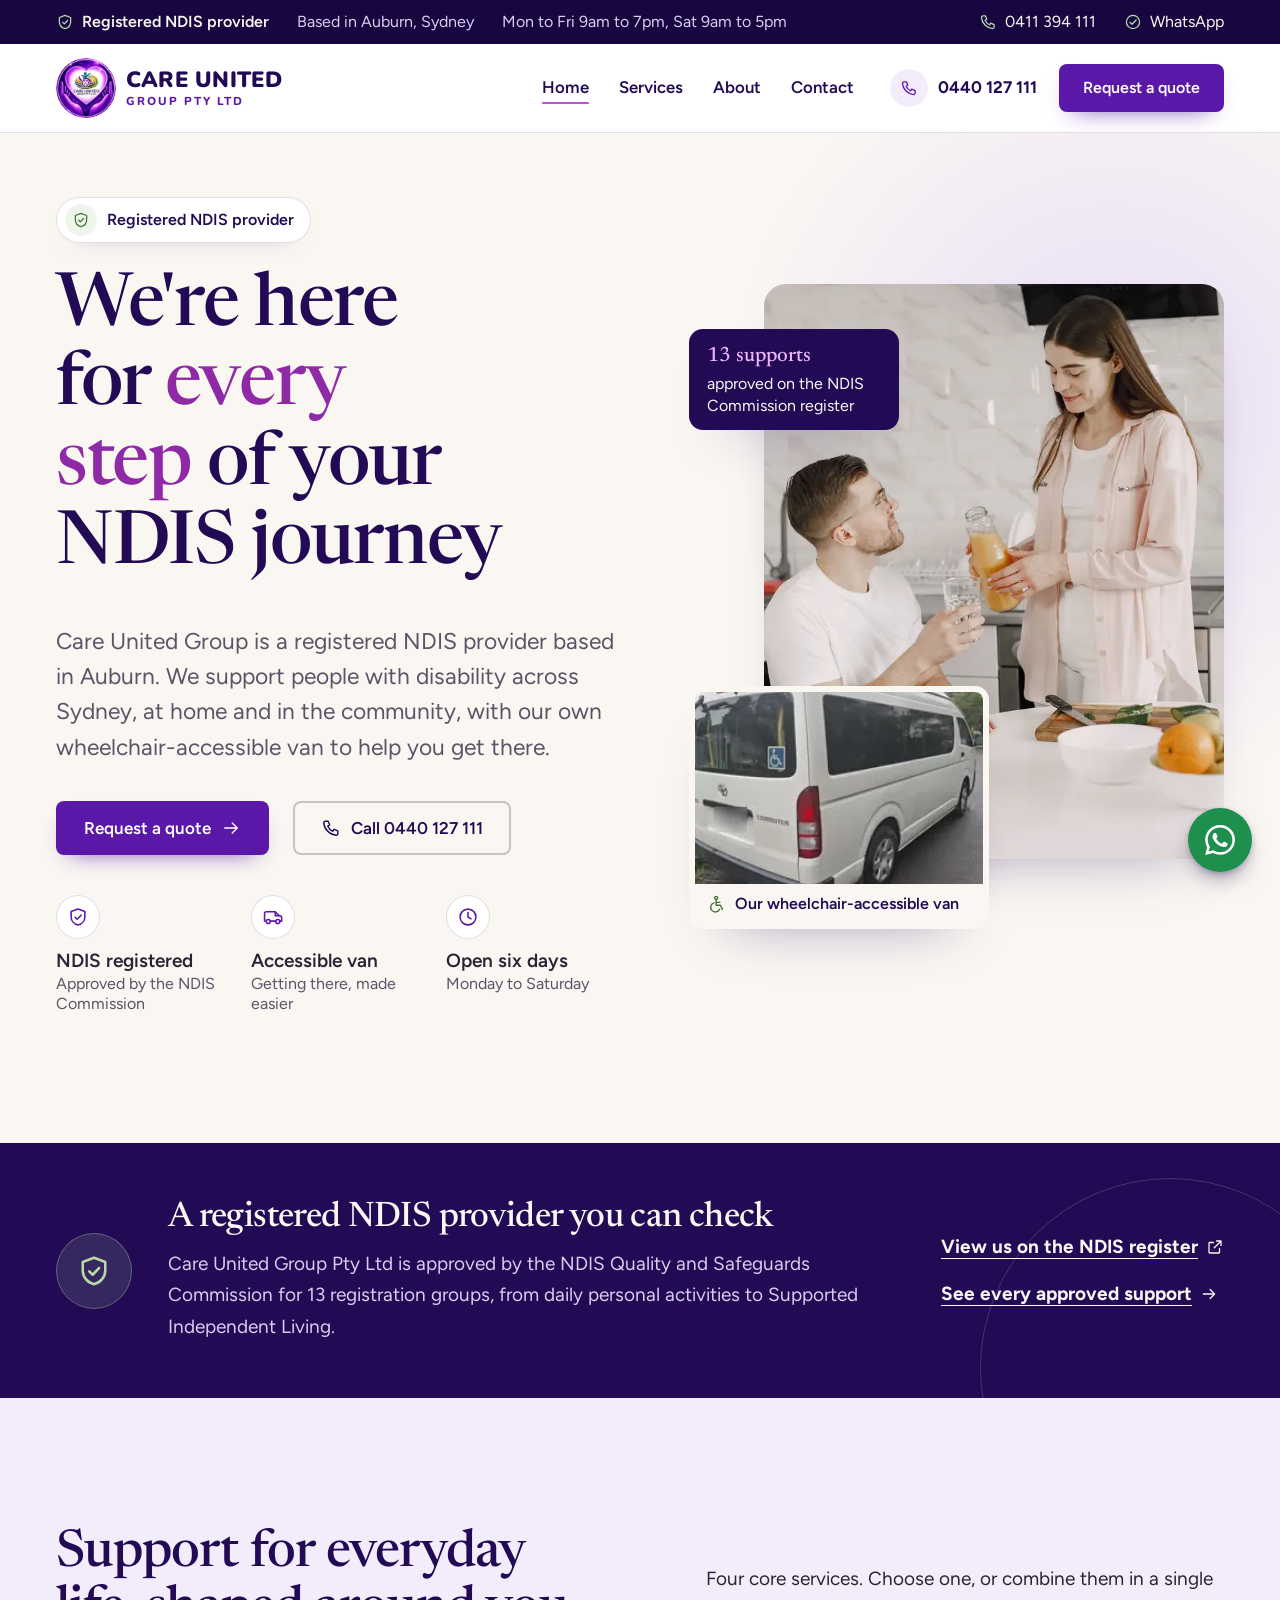
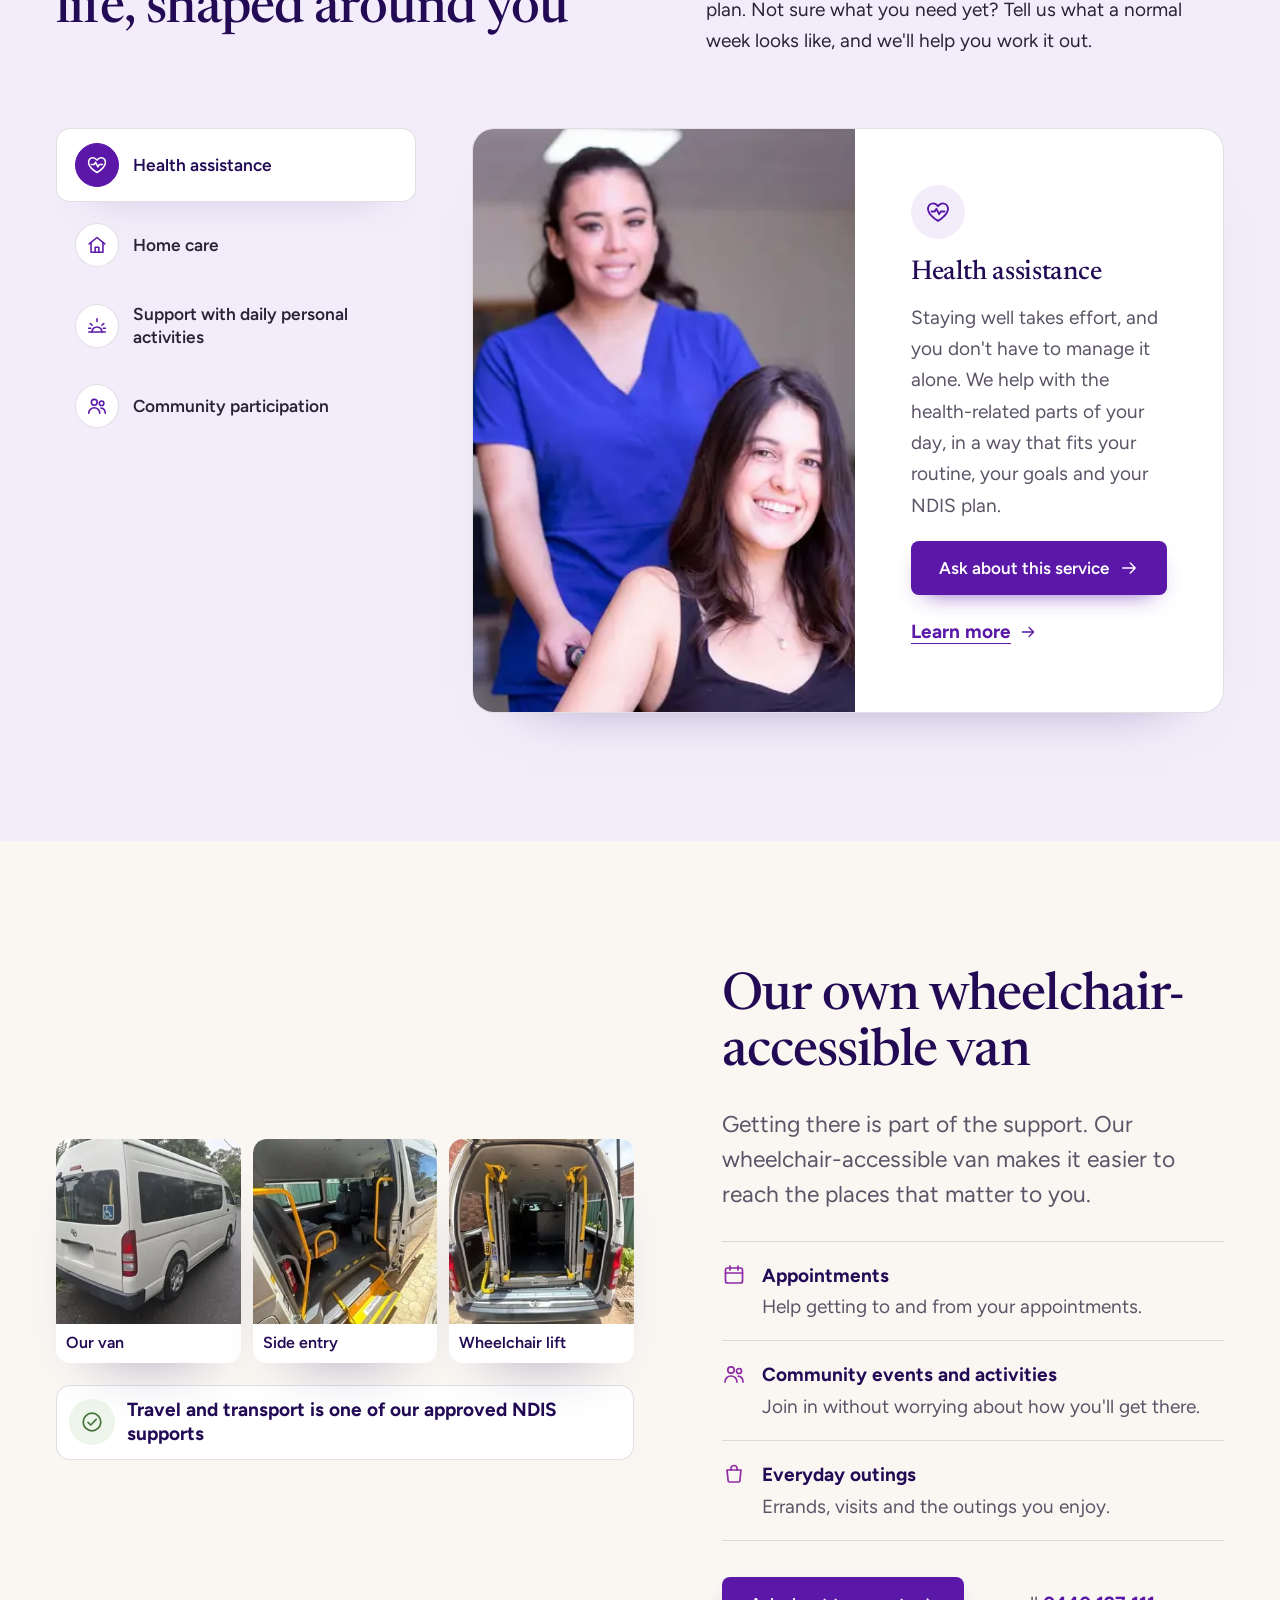
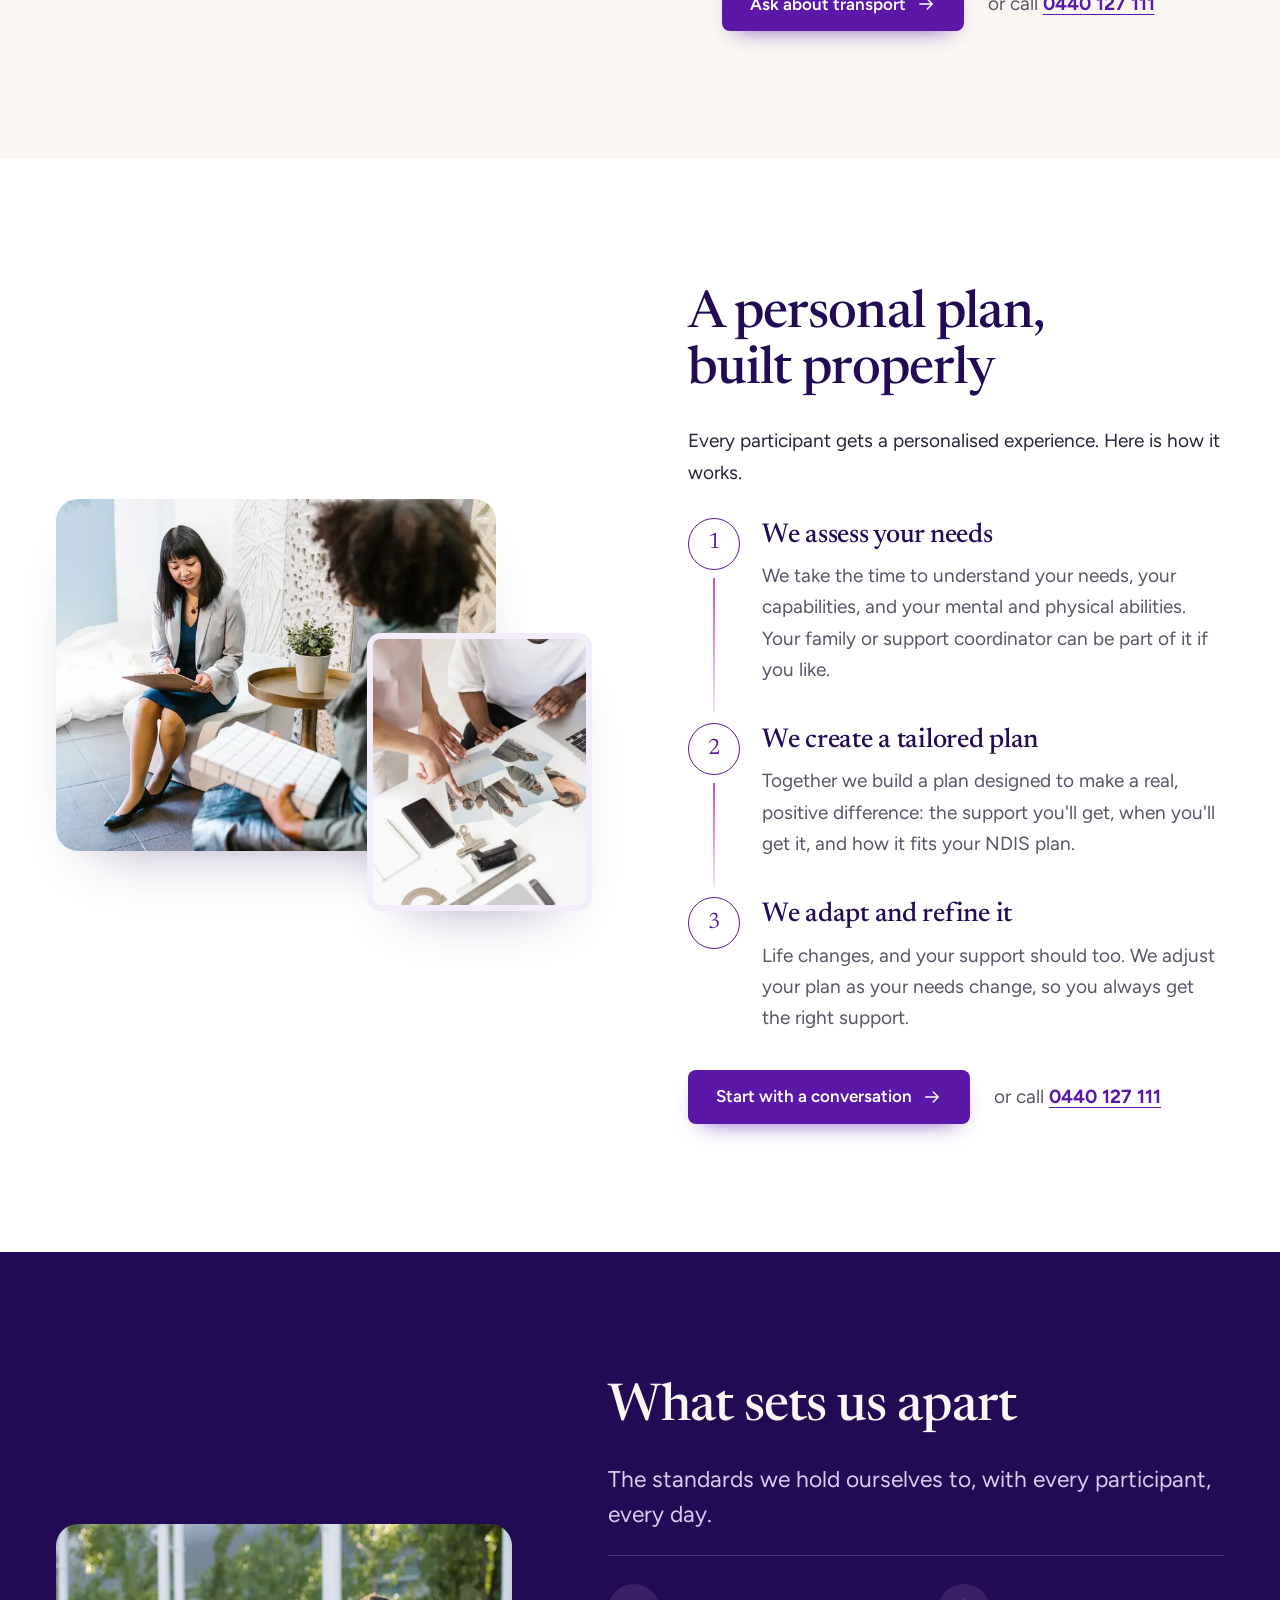
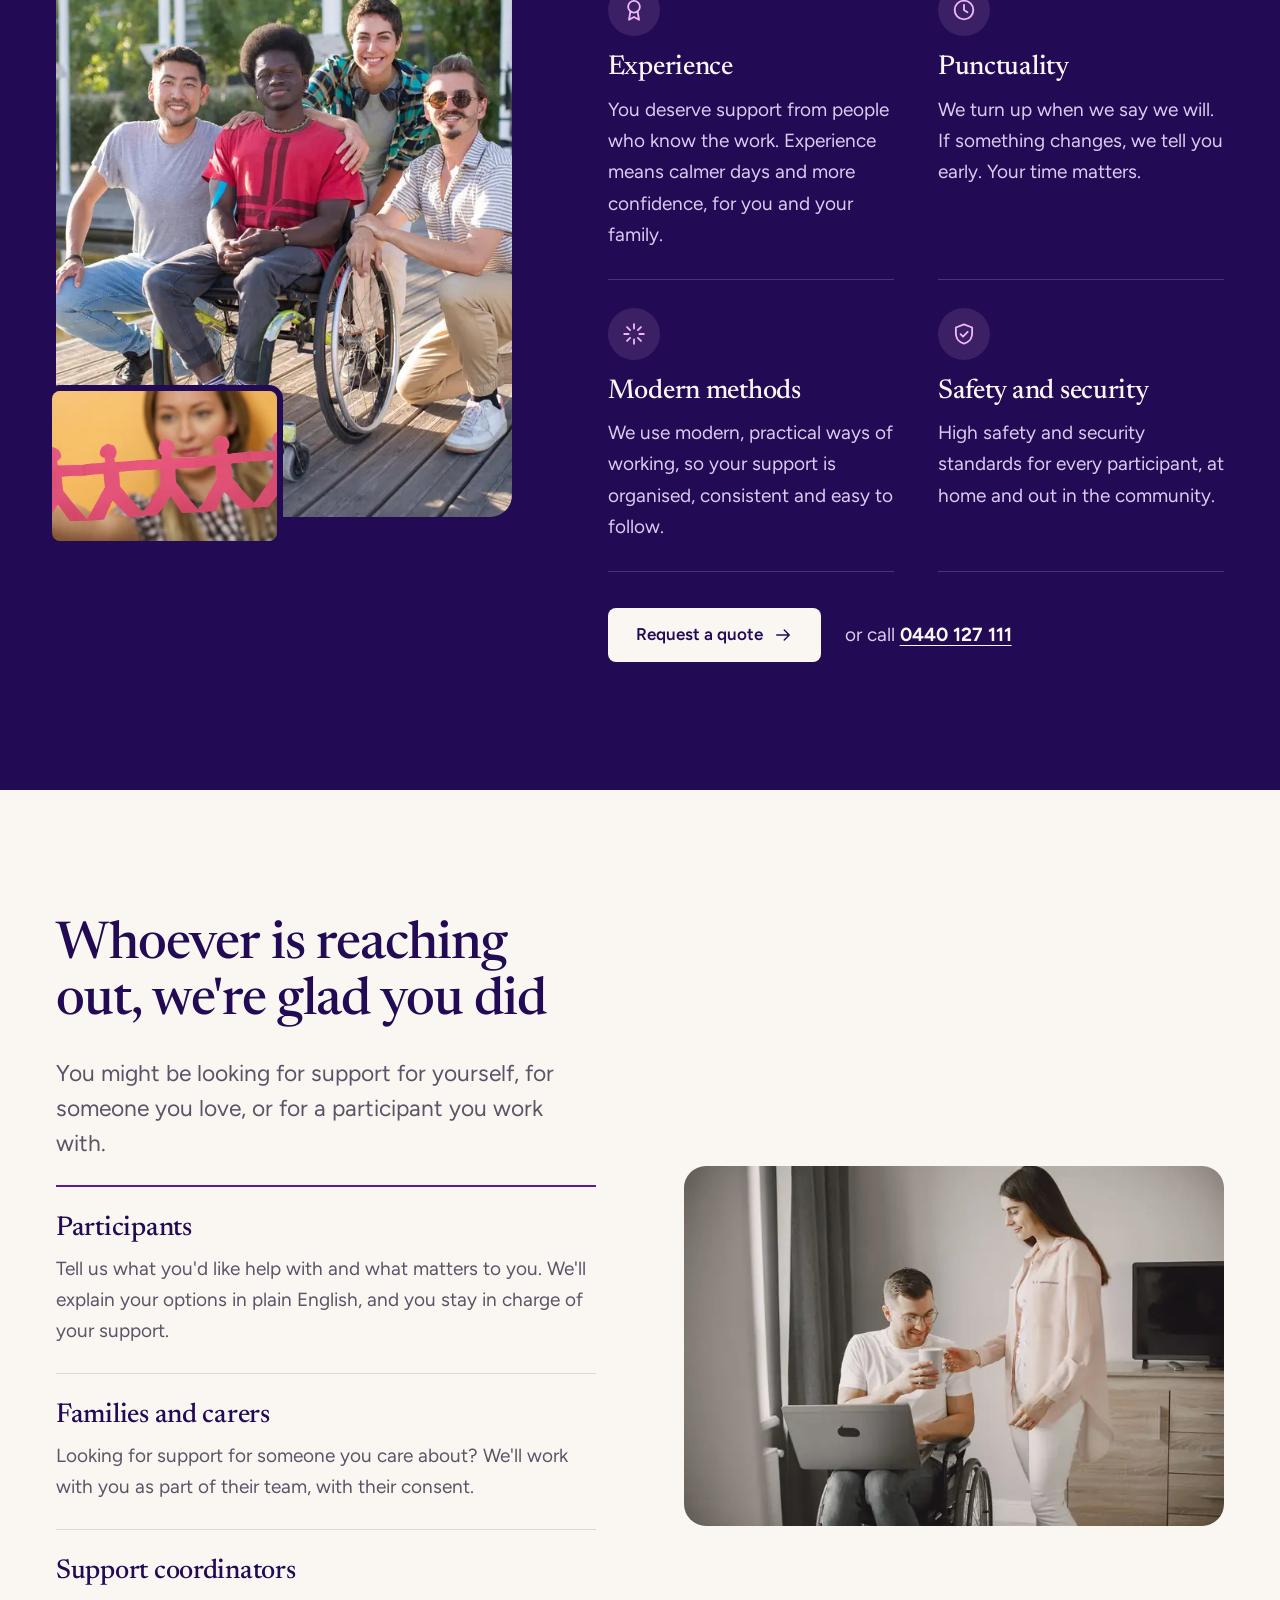
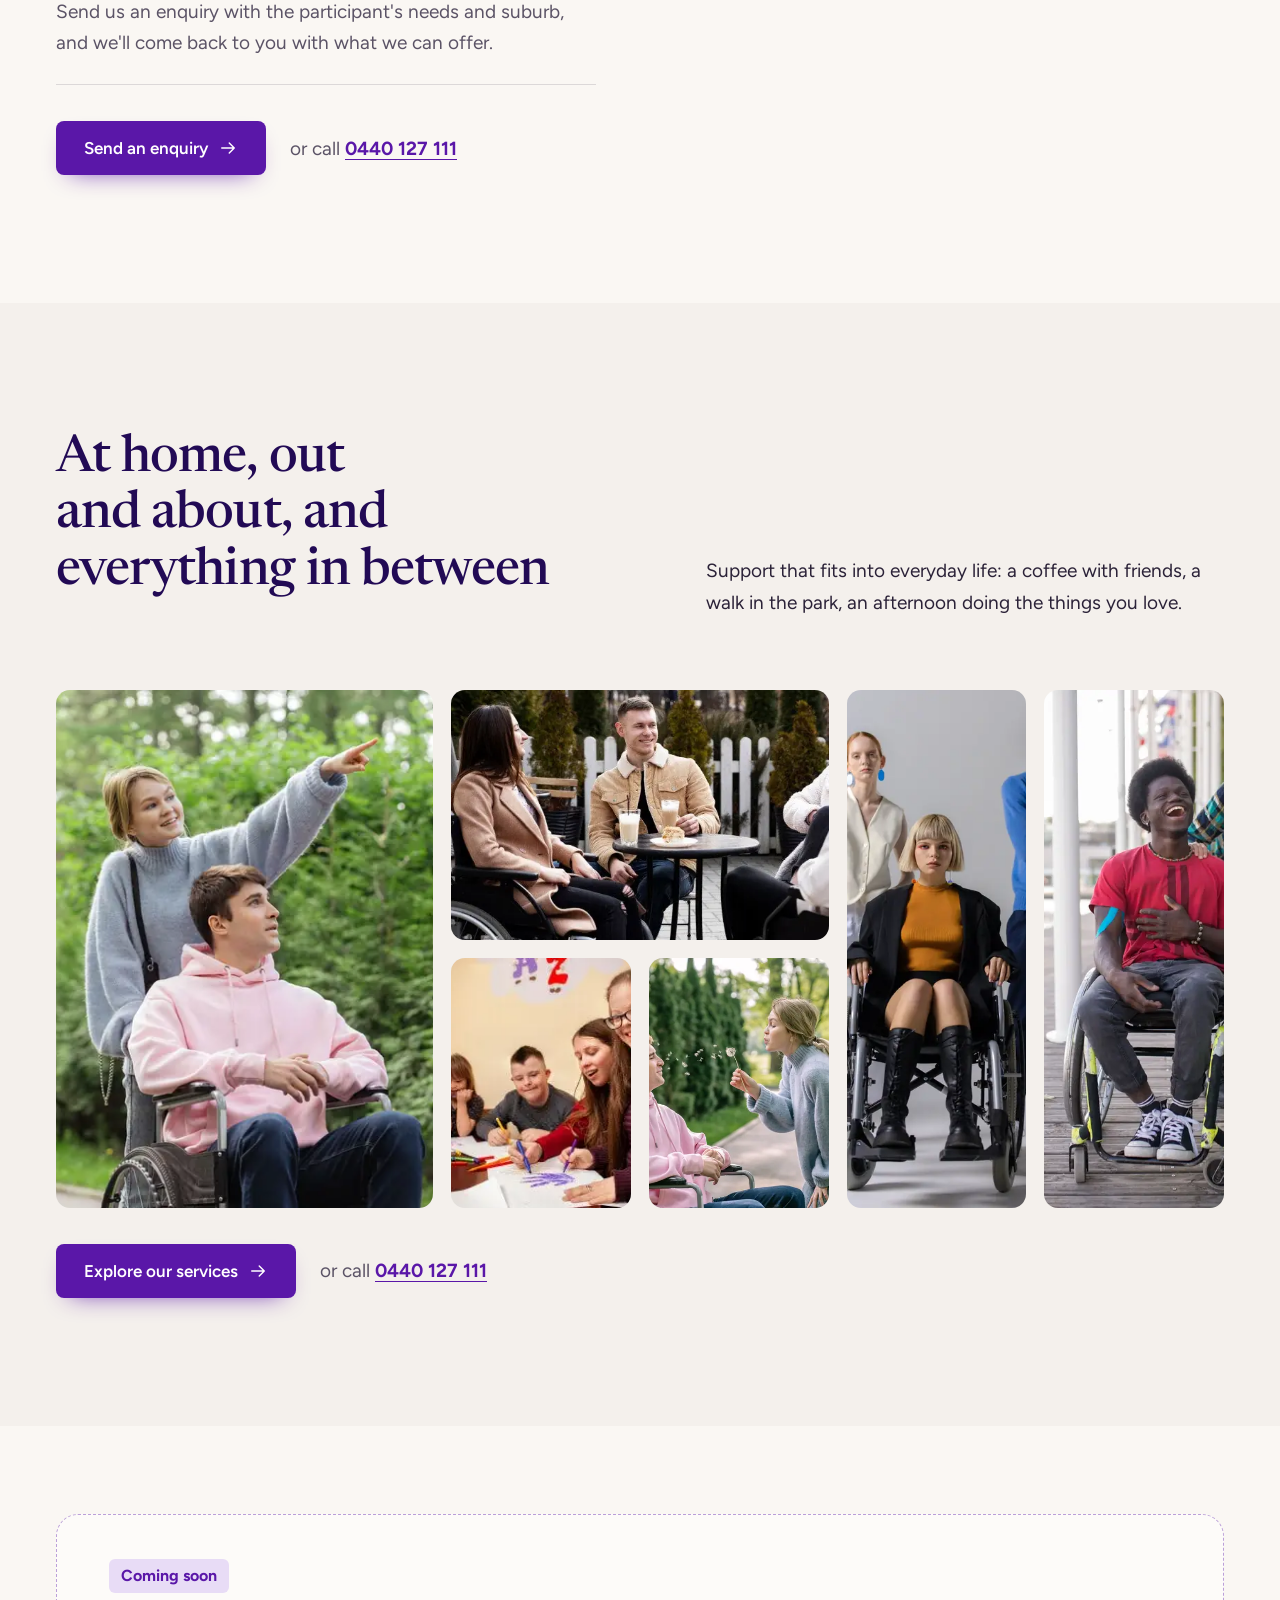
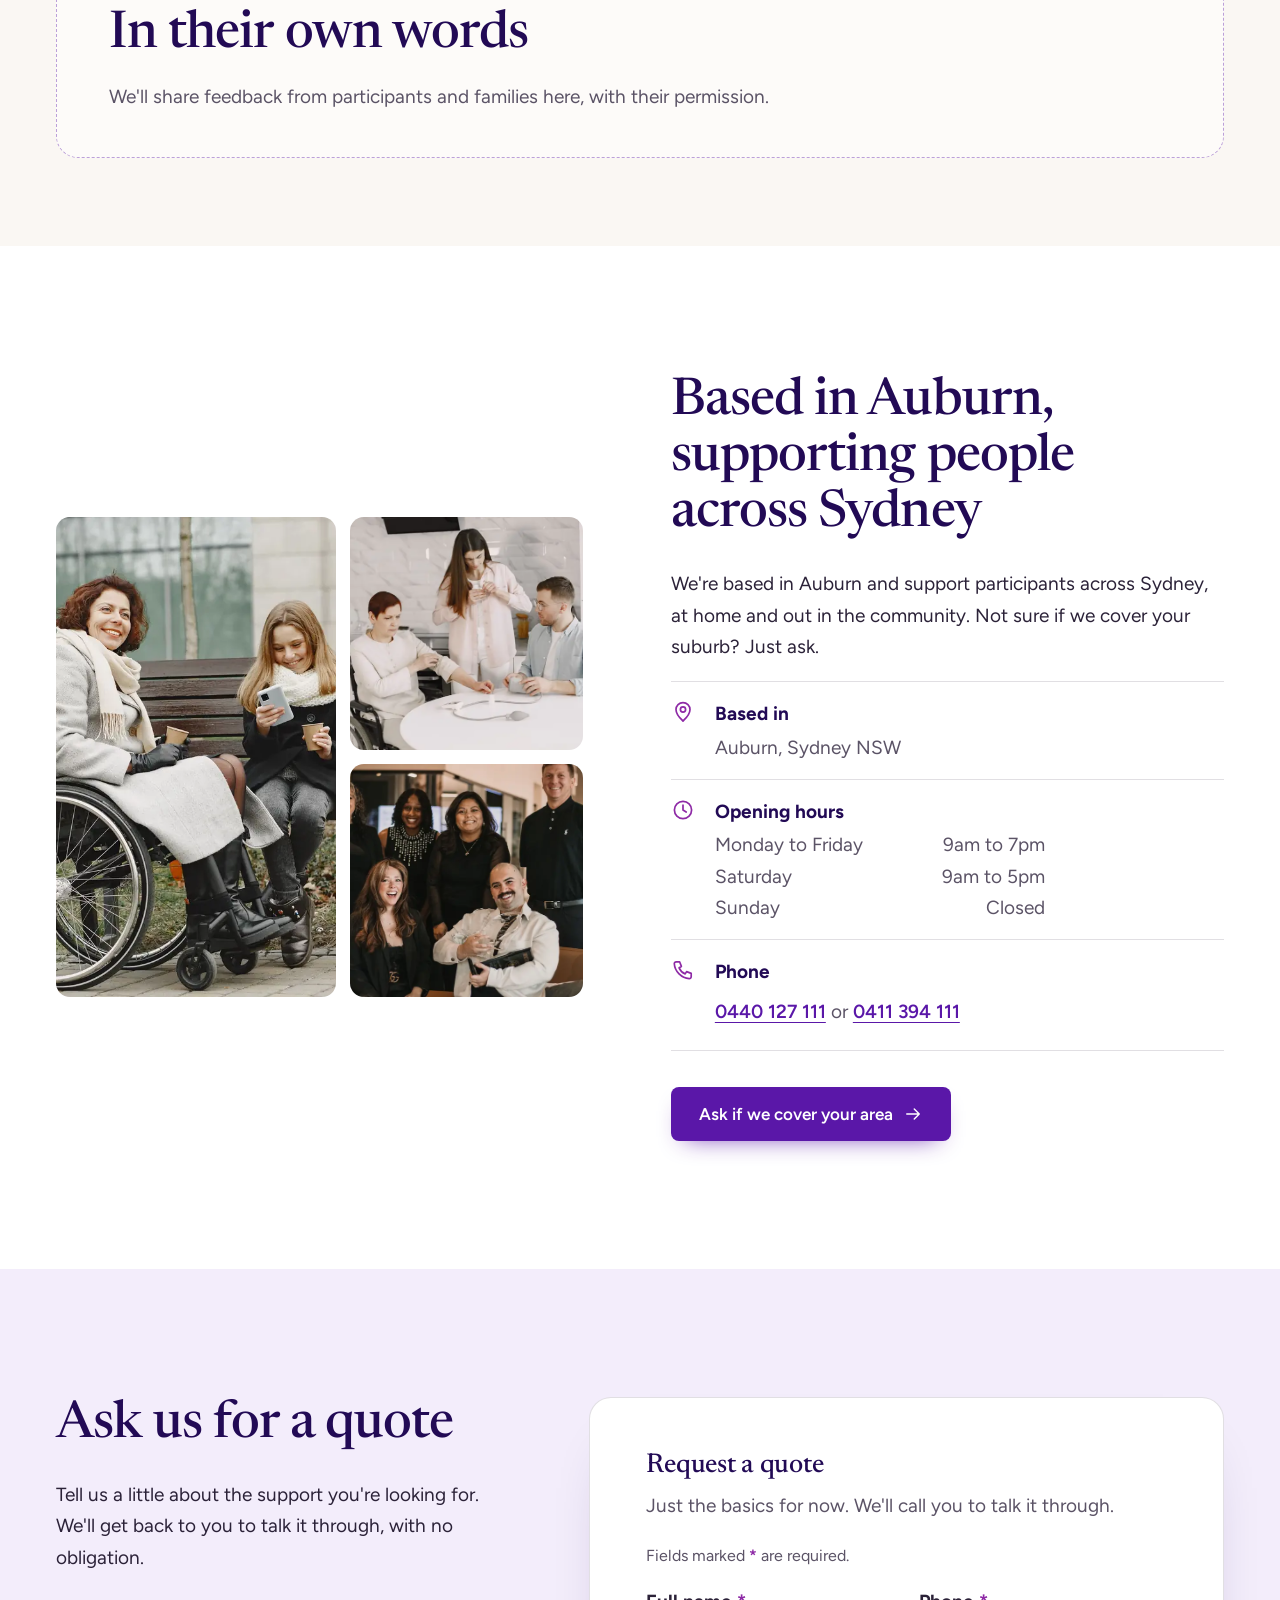
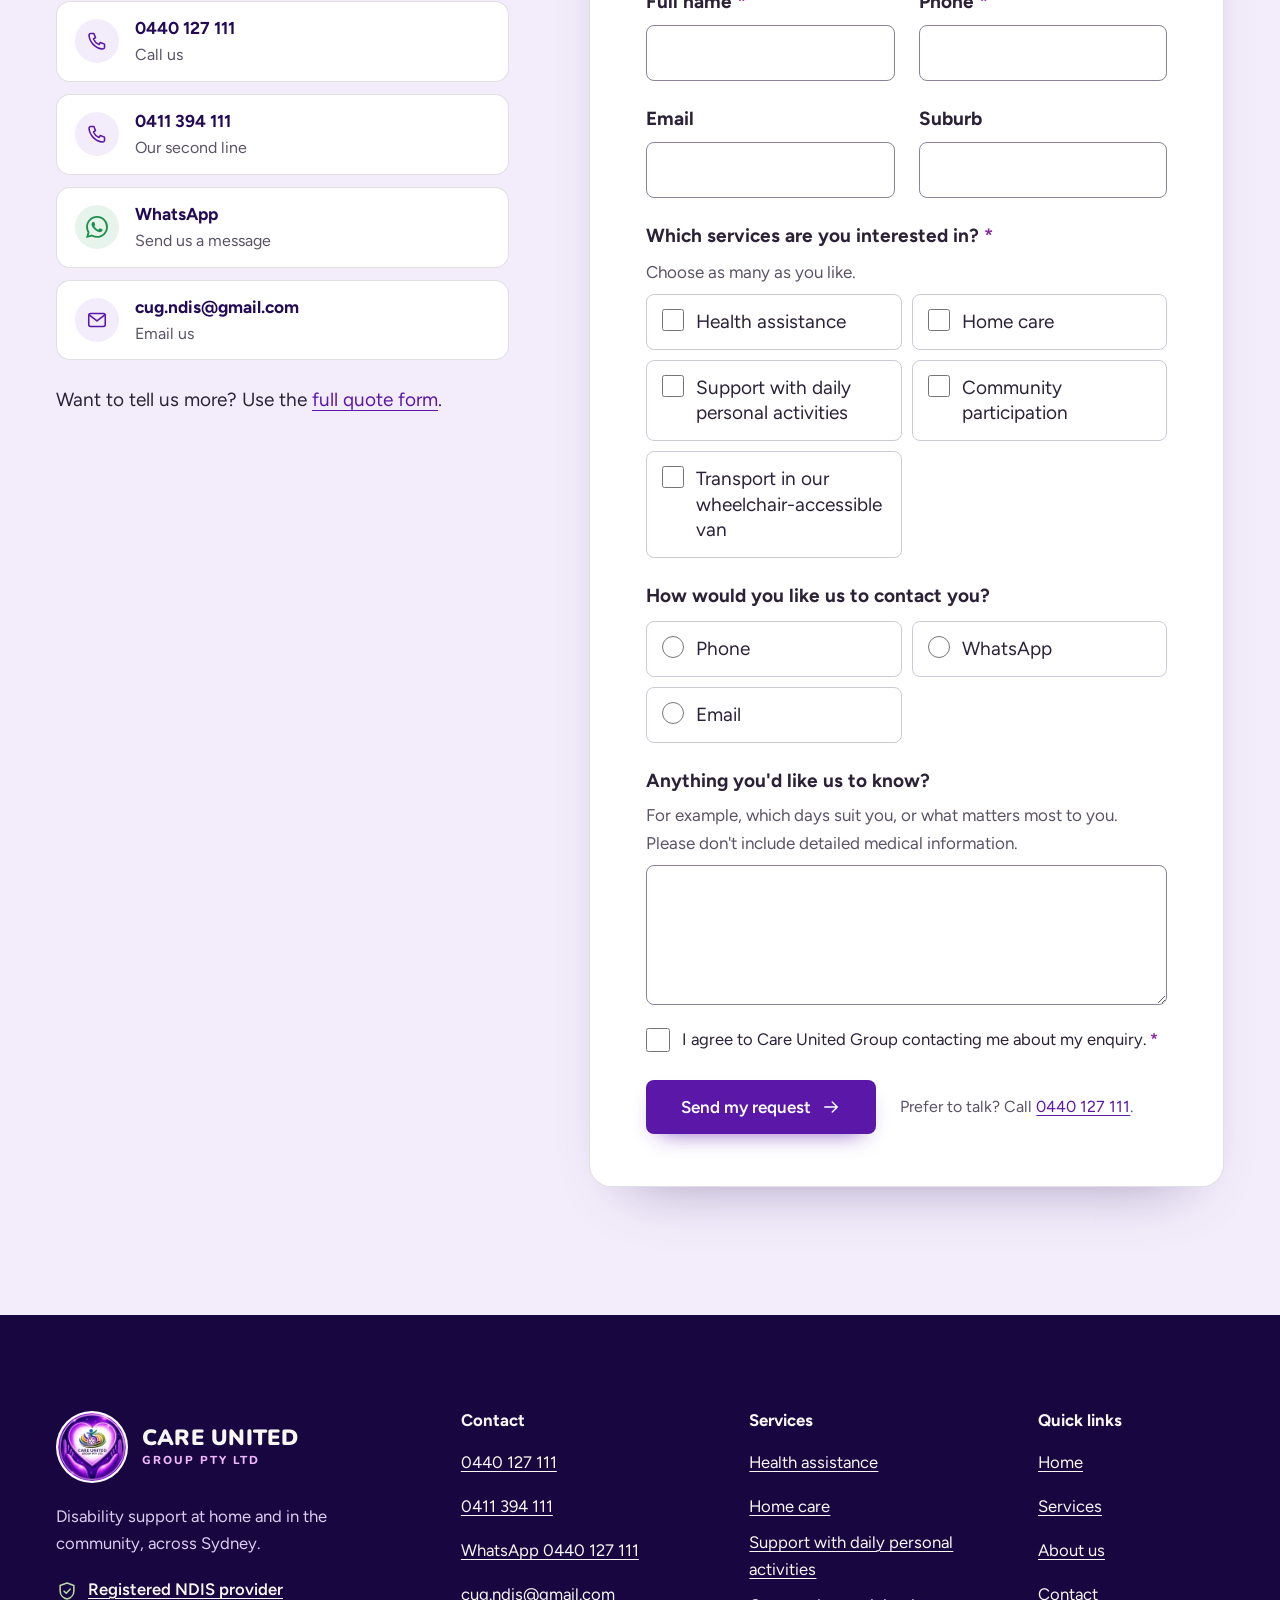
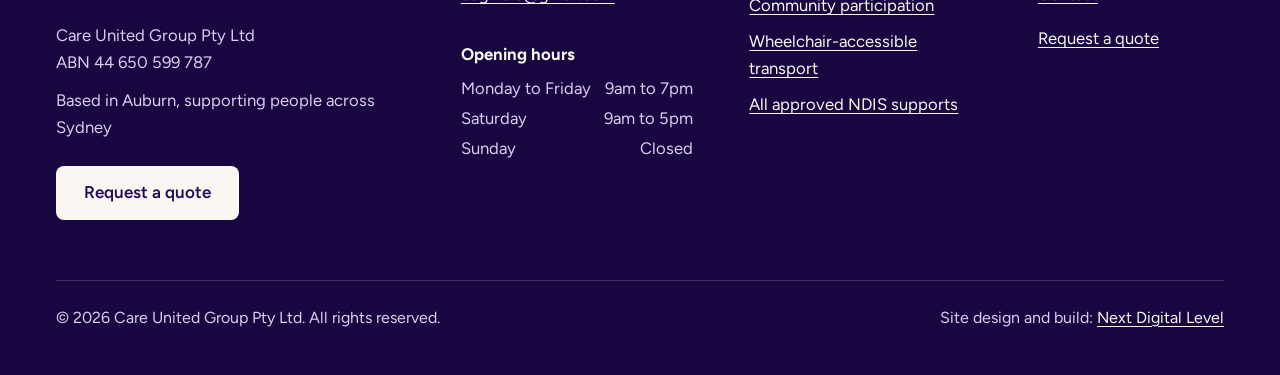
==== commit dff80dd7: "Client photos: real van, NDIS image on contact; remove street address - Their own van (exterior with" ====
--- a/index.html
+++ b/index.html
@@ -42,10 +42,8 @@
   "email": "cug.ndis@gmail.com",
   "address": {
     "@type": "PostalAddress",
-    "streetAddress": "126 Cardigan St",
     "addressLocality": "Auburn",
     "addressRegion": "NSW",
-    "postalCode": "2144",
     "addressCountry": "AU"
   },
   "areaServed": {
@@ -143,7 +141,7 @@
   <div class="utility on-dark">
     <div class="wrap">
       <a class="reg" href="https://www.ndiscommission.gov.au/provider-registration/care-united-group-pty-ltd" target="_blank" rel="noopener"><svg viewBox="0 0 24 24" fill="none" stroke="currentColor" stroke-width="1.7" stroke-linecap="round" stroke-linejoin="round" aria-hidden="true" focusable="false"><path d="M12 3.2 19.5 6v5.6c0 4.4-3.1 8.1-7.5 9.2-4.4-1.1-7.5-4.8-7.5-9.2V6z"/><path d="m8.8 12.2 2.3 2.3 4.3-4.5"/></svg>Registered NDIS provider<span class="visually-hidden"> (opens in a new tab)</span></a>
-      <span>126 Cardigan St, Auburn</span>
+      <span>Based in Auburn, Sydney</span>
       <span>Mon to Fri 9am to 7pm, Sat 9am to 5pm</span>
       <a class="spacer" href="tel:+61411394111"><svg viewBox="0 0 24 24" fill="none" stroke="currentColor" stroke-width="1.7" stroke-linecap="round" stroke-linejoin="round" aria-hidden="true" focusable="false"><path d="M5.2 3.8h3.4l1.8 4.6-2.3 1.4a11.5 11.5 0 0 0 6.1 6.1l1.4-2.3 4.6 1.8v3.4a1.9 1.9 0 0 1-2 1.9C10.5 20.2 3.8 13.5 3.3 5.8a1.9 1.9 0 0 1 1.9-2z"/></svg>0411 394 111</a>
       <a href="https://wa.me/61440127111?text=Hi%2C%20I%27d%20like%20to%20ask%20about%20your%20NDIS%20support%20services" target="_blank" rel="noopener"><svg viewBox="0 0 24 24" fill="none" stroke="currentColor" stroke-width="1.7" stroke-linecap="round" stroke-linejoin="round" aria-hidden="true" focusable="false"><circle cx="12" cy="12" r="8.8"/><path d="m8 12.3 2.7 2.7L16.2 9.4"/></svg>WhatsApp<span class="visually-hidden"> (opens in a new tab)</span></a>
@@ -197,7 +195,7 @@
         <div class="hero-visual">
           <div class="hero-main veil"><!-- TODO: replace with real client photos (stock image used as a placeholder) --><img src="images/hero-640.webp" srcset="images/hero-640.webp 640w, images/hero-1100.webp 1100w" sizes="(min-width: 900px) 40vw, 80vw" width="1100" height="1375" alt="A support worker pours a glass of juice for a young man in a wheelchair at a kitchen table" fetchpriority="high" decoding="async"></div>
           <figure class="hero-inset float">
-            <!-- TODO: licence-free stand-in for the watermarked Adobe Stock #1057606701 on the client's current site. Replace with the client's own photo, or license that Adobe Stock image. --><img src="images/van-800.webp" srcset="images/van-800.webp 800w, images/van-1600.webp 1600w" sizes="(min-width: 900px) 22vw, 50vw" width="1600" height="1067" alt="A wheelchair-accessible minivan with its side door open and a transfer seat lowered" fetchpriority="high" decoding="async">
+            <!-- The client's own van photo (sent 22 Nov 2026 as a small Messenger image). TODO: ask for the full-size original. --><img src="images/van-exterior-260.webp" srcset="images/van-exterior-260.webp 260w" sizes="(min-width: 900px) 22vw, 50vw" width="260" height="260" alt="The back of our white Toyota HiAce Commuter van, with a wheelchair access sign on the rear window" fetchpriority="high" decoding="async">
             <figcaption><svg viewBox="0 0 24 24" fill="none" stroke="currentColor" stroke-width="1.7" stroke-linecap="round" stroke-linejoin="round" aria-hidden="true" focusable="false"><circle cx="11" cy="4.6" r="1.8"/><path d="M11 7.5v6h5.2l2.3 5"/><path d="M11 10h4.5"/><path d="M8.2 10.6a5.6 5.6 0 1 0 6.9 7.6"/></svg>Our wheelchair-accessible van</figcaption>
           </figure>
           <p class="hero-tag"><strong>13 supports</strong>approved on the NDIS Commission register</p>
@@ -289,13 +287,17 @@
     <section class="section" aria-labelledby="van-title">
       <div class="wrap van">
         <div class="van-media">
-          <div class="frame veil"><!-- TODO: licence-free stand-in for the watermarked Adobe Stock #1057606701 on the client's current site. Replace with the client's own photo, or license that Adobe Stock image. --><img src="images/van-800.webp" srcset="images/van-800.webp 800w, images/van-1600.webp 1600w" sizes="(min-width: 900px) 52vw, 92vw" width="1600" height="1067" alt="A modern wheelchair-accessible minivan with its sliding door open and a transfer seat lowered to the ground" loading="lazy" decoding="async"></div>
+          <div class="van-photos">
+            <figure class="veil"><!-- The client's own van photo (sent 22 Nov 2026 as a small Messenger image). TODO: ask for the full-size original. --><img src="images/van-exterior-260.webp" srcset="images/van-exterior-260.webp 260w" sizes="(min-width: 900px) 17vw, 30vw" width="260" height="260" alt="The back of our white Toyota HiAce Commuter van, with a wheelchair access sign on the rear window" loading="lazy" decoding="async"><figcaption>Our van</figcaption></figure>
+            <figure class="veil"><!-- The client's own van photo (sent 22 Nov 2026 as a small Messenger image). TODO: ask for the full-size original. --><img src="images/van-side-260.webp" srcset="images/van-side-260.webp 260w" sizes="(min-width: 900px) 17vw, 30vw" width="260" height="260" alt="Inside our van through the side door: grab rails, a non-slip step and rows of seats" loading="lazy" decoding="async"><figcaption>Side entry</figcaption></figure>
+            <figure class="veil"><!-- The client's own van photo (sent 22 Nov 2026 as a small Messenger image). TODO: ask for the full-size original. --><img src="images/van-lift-260.webp" srcset="images/van-lift-260.webp 260w" sizes="(min-width: 900px) 17vw, 30vw" width="260" height="260" alt="The rear doors of our van open to show the wheelchair lift" loading="lazy" decoding="async"><figcaption>Wheelchair lift</figcaption></figure>
+          </div>
           <p class="van-badge"><span class="b-ico"><svg viewBox="0 0 24 24" fill="none" stroke="currentColor" stroke-width="1.7" stroke-linecap="round" stroke-linejoin="round" aria-hidden="true" focusable="false"><circle cx="12" cy="12" r="8.8"/><path d="m8 12.3 2.7 2.7L16.2 9.4"/></svg></span>Travel and transport is one of our approved NDIS supports</p>
         </div>
         <div class="reveal">
           <h2 id="van-title">Our own wheelchair-accessible van</h2>
           <p class="lead">Getting there is part of the support. Our wheelchair-accessible van makes it easier to reach the places that matter to you.</p>
-          <!-- TODO: confirm with the client how the van is used (and replace the stand-in photo with their actual van). -->
+          <!-- TODO: confirm with the client how the van is used. -->
           <ul class="van-list">
             <li><svg viewBox="0 0 24 24" fill="none" stroke="currentColor" stroke-width="1.7" stroke-linecap="round" stroke-linejoin="round" aria-hidden="true" focusable="false"><rect x="3.5" y="5" width="17" height="15" rx="2"/><path d="M3.5 10h17M8 3v4M16 3v4"/></svg><span><strong>Appointments</strong><span class="sub">Help getting to and from your appointments.</span></span></li>
             <li><svg viewBox="0 0 24 24" fill="none" stroke="currentColor" stroke-width="1.7" stroke-linecap="round" stroke-linejoin="round" aria-hidden="true" focusable="false"><circle cx="9" cy="8" r="3.2"/><path d="M3 20c0-3.4 2.7-6 6-6s6 2.6 6 6"/><circle cx="17" cy="9" r="2.5"/><path d="M16.2 14.1c2.9.3 4.8 2.7 4.8 5.9"/></svg><span><strong>Community events and activities</strong><span class="sub">Join in without worrying about how you'll get there.</span></span></li>
@@ -434,10 +436,10 @@
         </div>
         <div class="reveal">
           <h2 id="area-title">Based in Auburn, supporting people across Sydney</h2>
-          <p>Our office is at 126 Cardigan St, Auburn. We support participants across Sydney, at home and out in the community. Not sure if we cover your suburb? Just ask.</p>
+          <p>We're based in Auburn and support participants across Sydney, at home and out in the community. Not sure if we cover your suburb? Just ask.</p>
           <!-- TODO: list the suburbs or regions the client confirms they cover. Do not add areas until confirmed. -->
           <dl class="details">
-            <div><dt><svg viewBox="0 0 24 24" fill="none" stroke="currentColor" stroke-width="1.7" stroke-linecap="round" stroke-linejoin="round" aria-hidden="true" focusable="false"><path d="M12 21s-7-6.1-7-11.4A7 7 0 0 1 19 9.6C19 14.9 12 21 12 21z"/><circle cx="12" cy="9.5" r="2.6"/></svg>Address</dt><dd><a href="https://www.google.com/maps/search/?api=1&query=126+Cardigan+St+Auburn+NSW+2144" target="_blank" rel="noopener">126 Cardigan St, Auburn NSW 2144<span class="visually-hidden"> (opens Google Maps in a new tab)</span></a></dd></div>
+            <div><dt><svg viewBox="0 0 24 24" fill="none" stroke="currentColor" stroke-width="1.7" stroke-linecap="round" stroke-linejoin="round" aria-hidden="true" focusable="false"><path d="M12 21s-7-6.1-7-11.4A7 7 0 0 1 19 9.6C19 14.9 12 21 12 21z"/><circle cx="12" cy="9.5" r="2.6"/></svg>Based in</dt><dd>Auburn, Sydney NSW</dd></div>
             <div><dt><svg viewBox="0 0 24 24" fill="none" stroke="currentColor" stroke-width="1.7" stroke-linecap="round" stroke-linejoin="round" aria-hidden="true" focusable="false"><circle cx="12" cy="12" r="8.6"/><path d="M12 7.2V12l3.2 2"/></svg>Opening hours</dt><dd><ul class="hours">
                   <li><span>Monday to Friday</span><span>9am to 7pm</span></li>
                   <li><span>Saturday</span><span>9am to 5pm</span></li>
@@ -563,7 +565,7 @@
           <p>Disability support at home and in the community, across Sydney.</p>
           <p class="footer-reg"><svg viewBox="0 0 24 24" fill="none" stroke="currentColor" stroke-width="1.7" stroke-linecap="round" stroke-linejoin="round" aria-hidden="true" focusable="false"><path d="M12 3.2 19.5 6v5.6c0 4.4-3.1 8.1-7.5 9.2-4.4-1.1-7.5-4.8-7.5-9.2V6z"/><path d="m8.8 12.2 2.3 2.3 4.3-4.5"/></svg><a href="https://www.ndiscommission.gov.au/provider-registration/care-united-group-pty-ltd" target="_blank" rel="noopener">Registered NDIS provider<span class="visually-hidden"> (opens in a new tab)</span></a></p>
           <p>Care United Group Pty Ltd<br>ABN 44 650 599 787</p>
-          <address>126 Cardigan St, Auburn NSW 2144</address>
+          <p>Based in Auburn, supporting people across Sydney</p>
           <div class="footer-cta"><a class="btn btn--light" href="contact.html#quote-form">Request a quote</a></div>
         </div>
         <div>
--- a/css/style.css
+++ b/css/style.css
@@ -414,6 +414,12 @@
 }
 .van-badge .b-ico { width: 46px; height: 46px; border-radius: 50%; background: #eef5ea; color: var(--leaf-text); display: grid; place-items: center; flex-shrink: 0; }
 .van-badge svg { width: 24px; height: 24px; }
+/* the client's own van photos: small originals, so shown as a row of three */
+.van-photos { display: grid; grid-template-columns: repeat(3, minmax(0, 1fr)); gap: 12px; }
+.van-photos figure { margin: 0; border-radius: var(--r); overflow: hidden; background: var(--white); box-shadow: var(--shadow); }
+.van-media .van-photos img { display: block; width: 100%; aspect-ratio: 1; object-fit: cover; }
+.van-photos figcaption { padding: 9px 10px 10px; font-size: 1rem; font-weight: 600; line-height: 1.25; color: var(--plum-900); }
+.van-media .van-badge { position: static; margin-top: 22px; max-width: none; box-shadow: none; border: 1px solid var(--line); }
 .van-list { list-style: none; padding: 0; margin: 28px 0 0; display: grid; gap: 0; border-top: 1px solid var(--line); }
 .van-list li { display: flex; gap: 16px; align-items: flex-start; padding: 18px 0; border-bottom: 1px solid var(--line); }
 .van-list svg { width: 24px; height: 24px; color: var(--pink-text); margin-top: 3px; }
@@ -803,7 +809,7 @@
 .js .reveal-d2 { transition-delay: .16s; }
 .js .reveal-d3 { transition-delay: .24s; }
 /* image reveal: a veil slides away; the image itself is never clipped */
-.frame, .hero-main, .gallery li { position: relative; }
+.frame, .hero-main, .gallery li, .van-photos figure { position: relative; }
 .js .veil::after {
   content: ""; position: absolute; inset: 0; z-index: 2; background: var(--veil, var(--ivory));
   transform-origin: right; transition: transform 1.1s var(--ease); pointer-events: none;
@@ -838,3 +844,7 @@
   .js .reveal { opacity: 1; transform: none; }
   .js .veil::after { display: none; }
 }
+
+/* contact hero: the client's NDIS cut-out image, shown whole */
+.page-hero .ph-media--cutout { justify-self: center; width: 100%; max-width: 540px; }
+.page-hero .ph-media--cutout img { width: 100%; aspect-ratio: 1; object-fit: contain; }
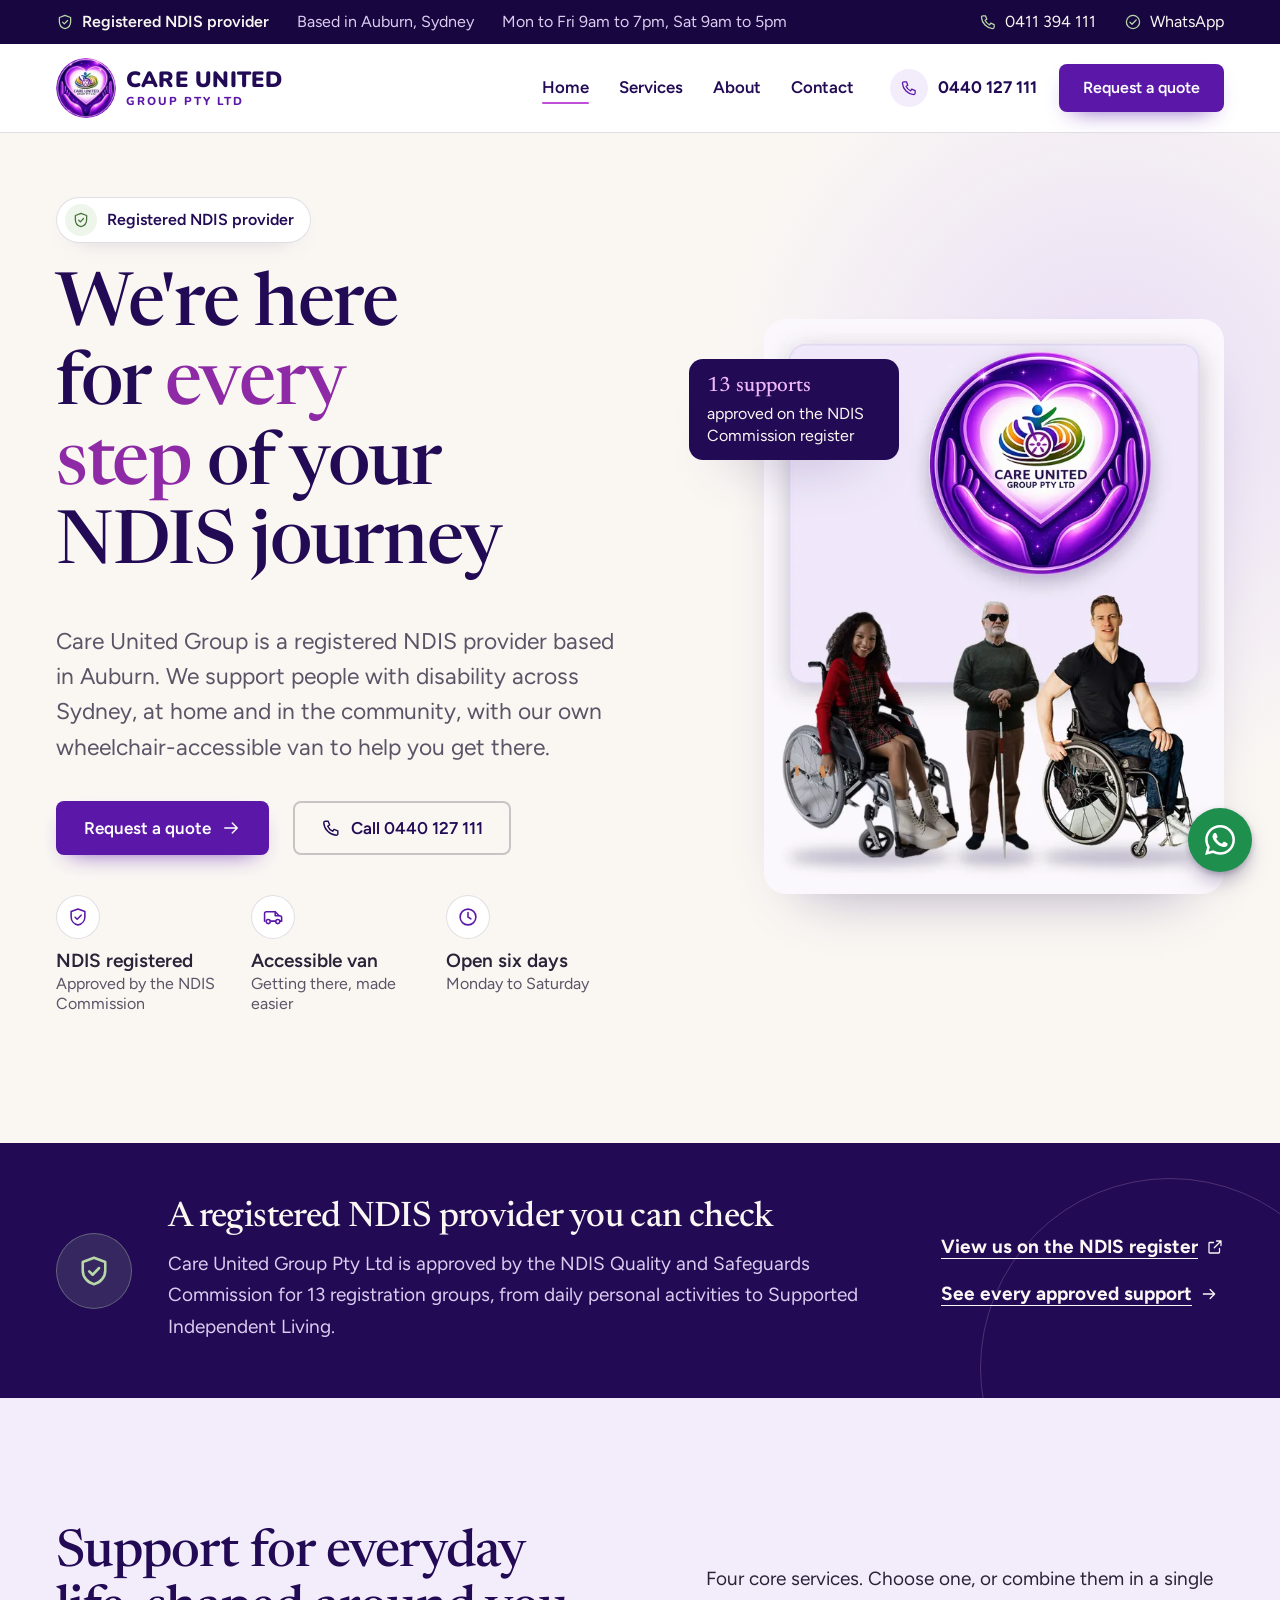
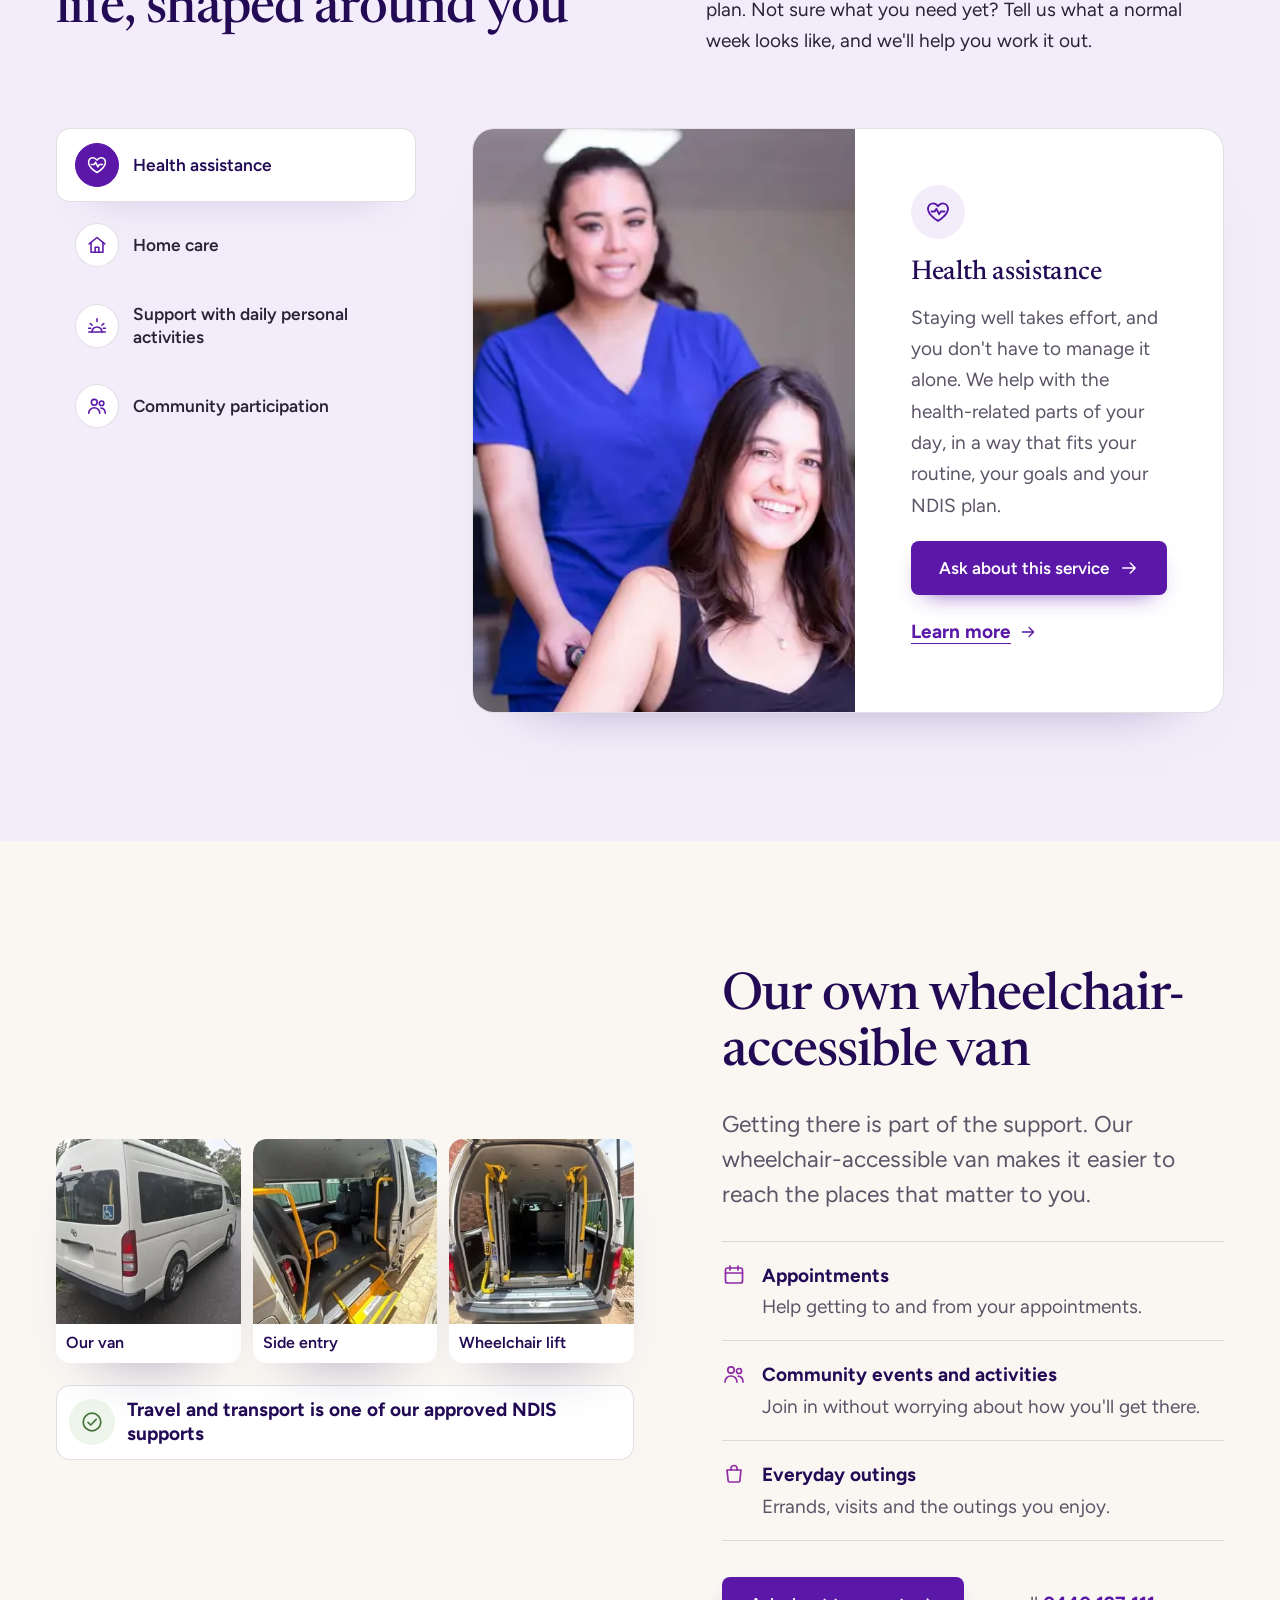
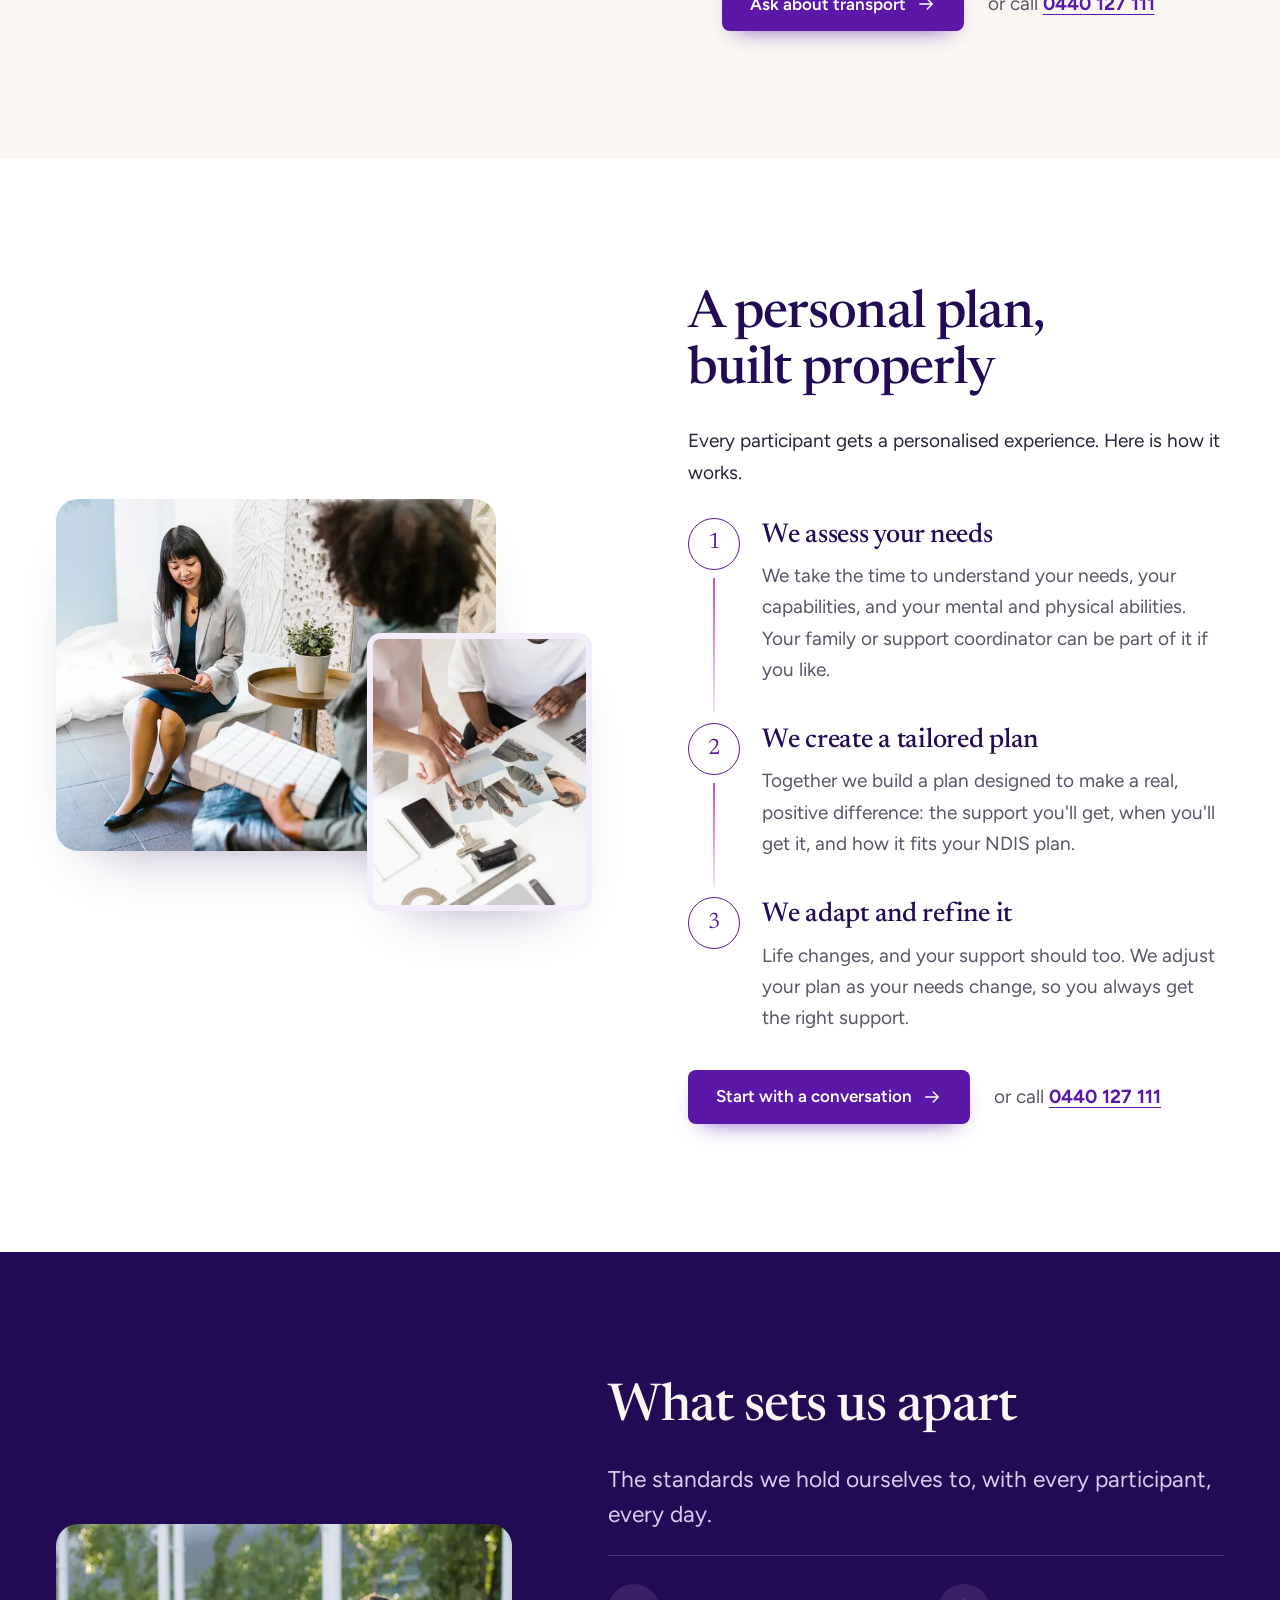
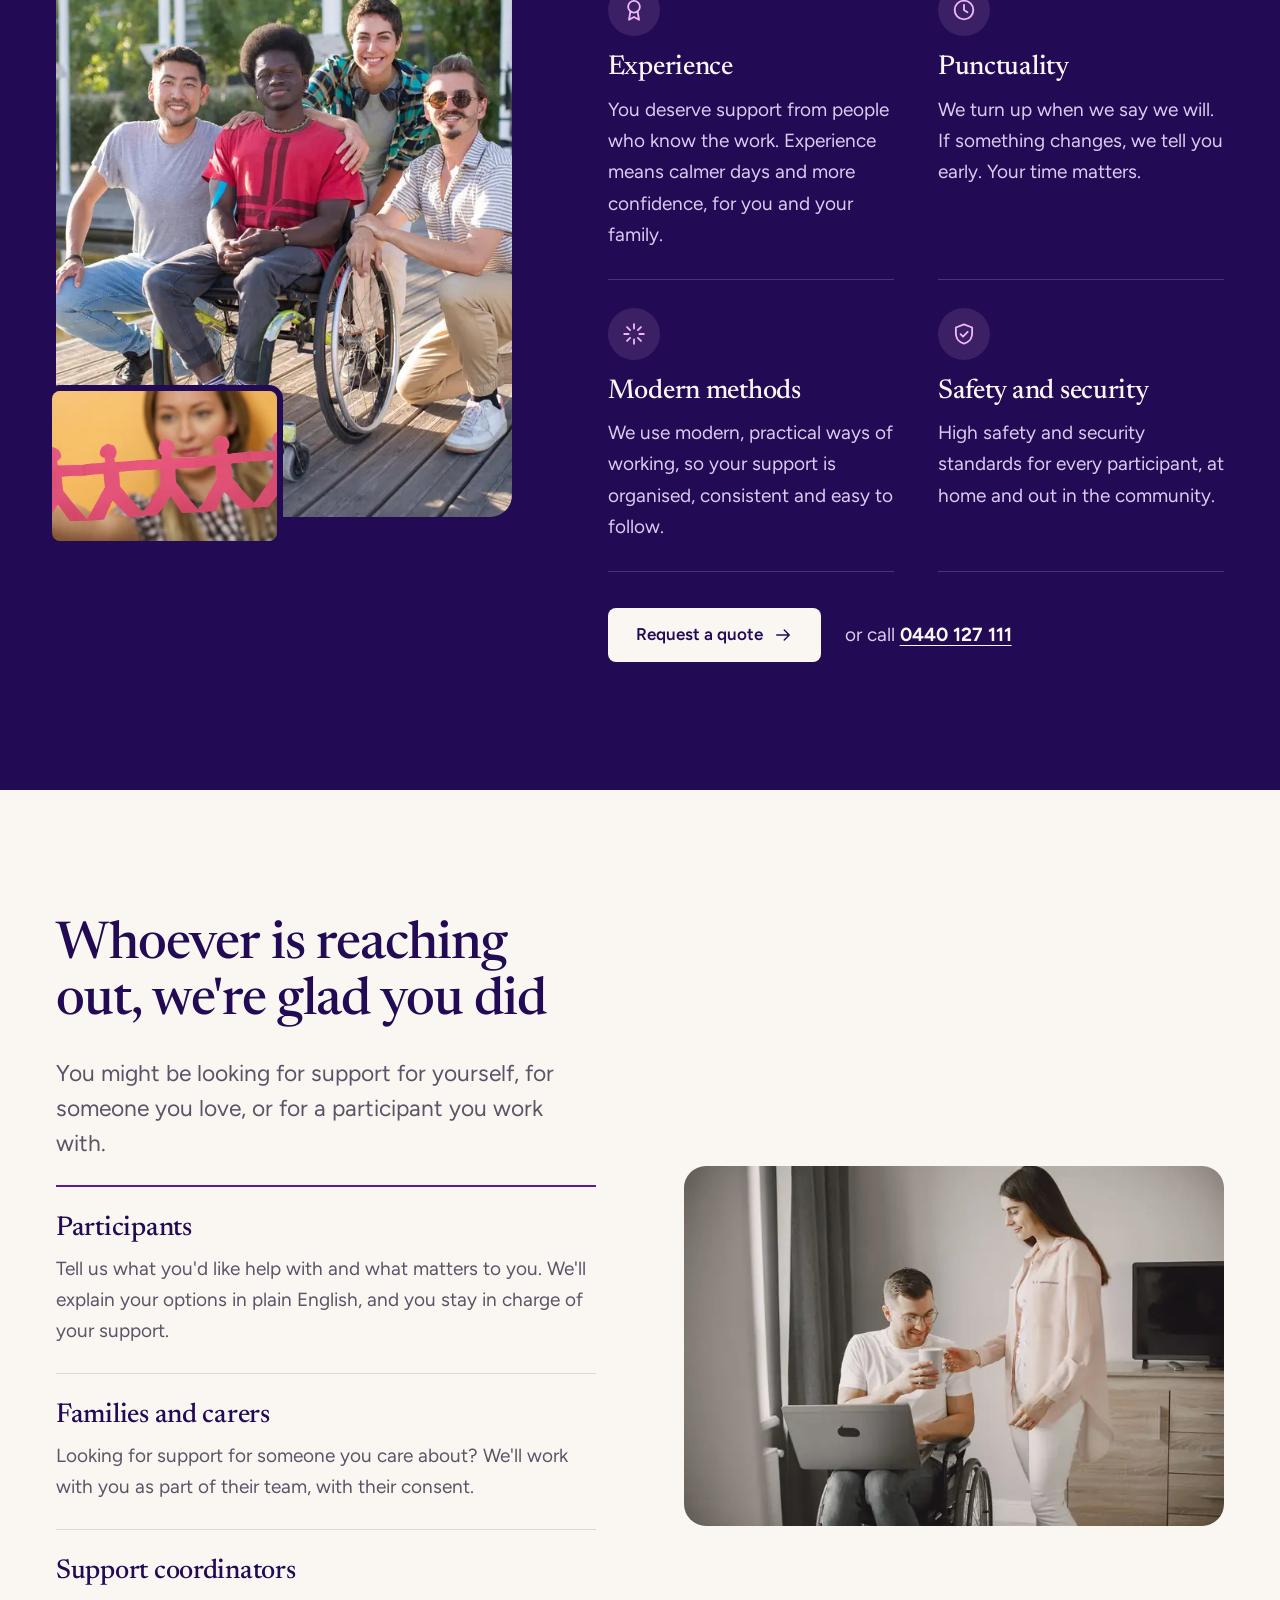
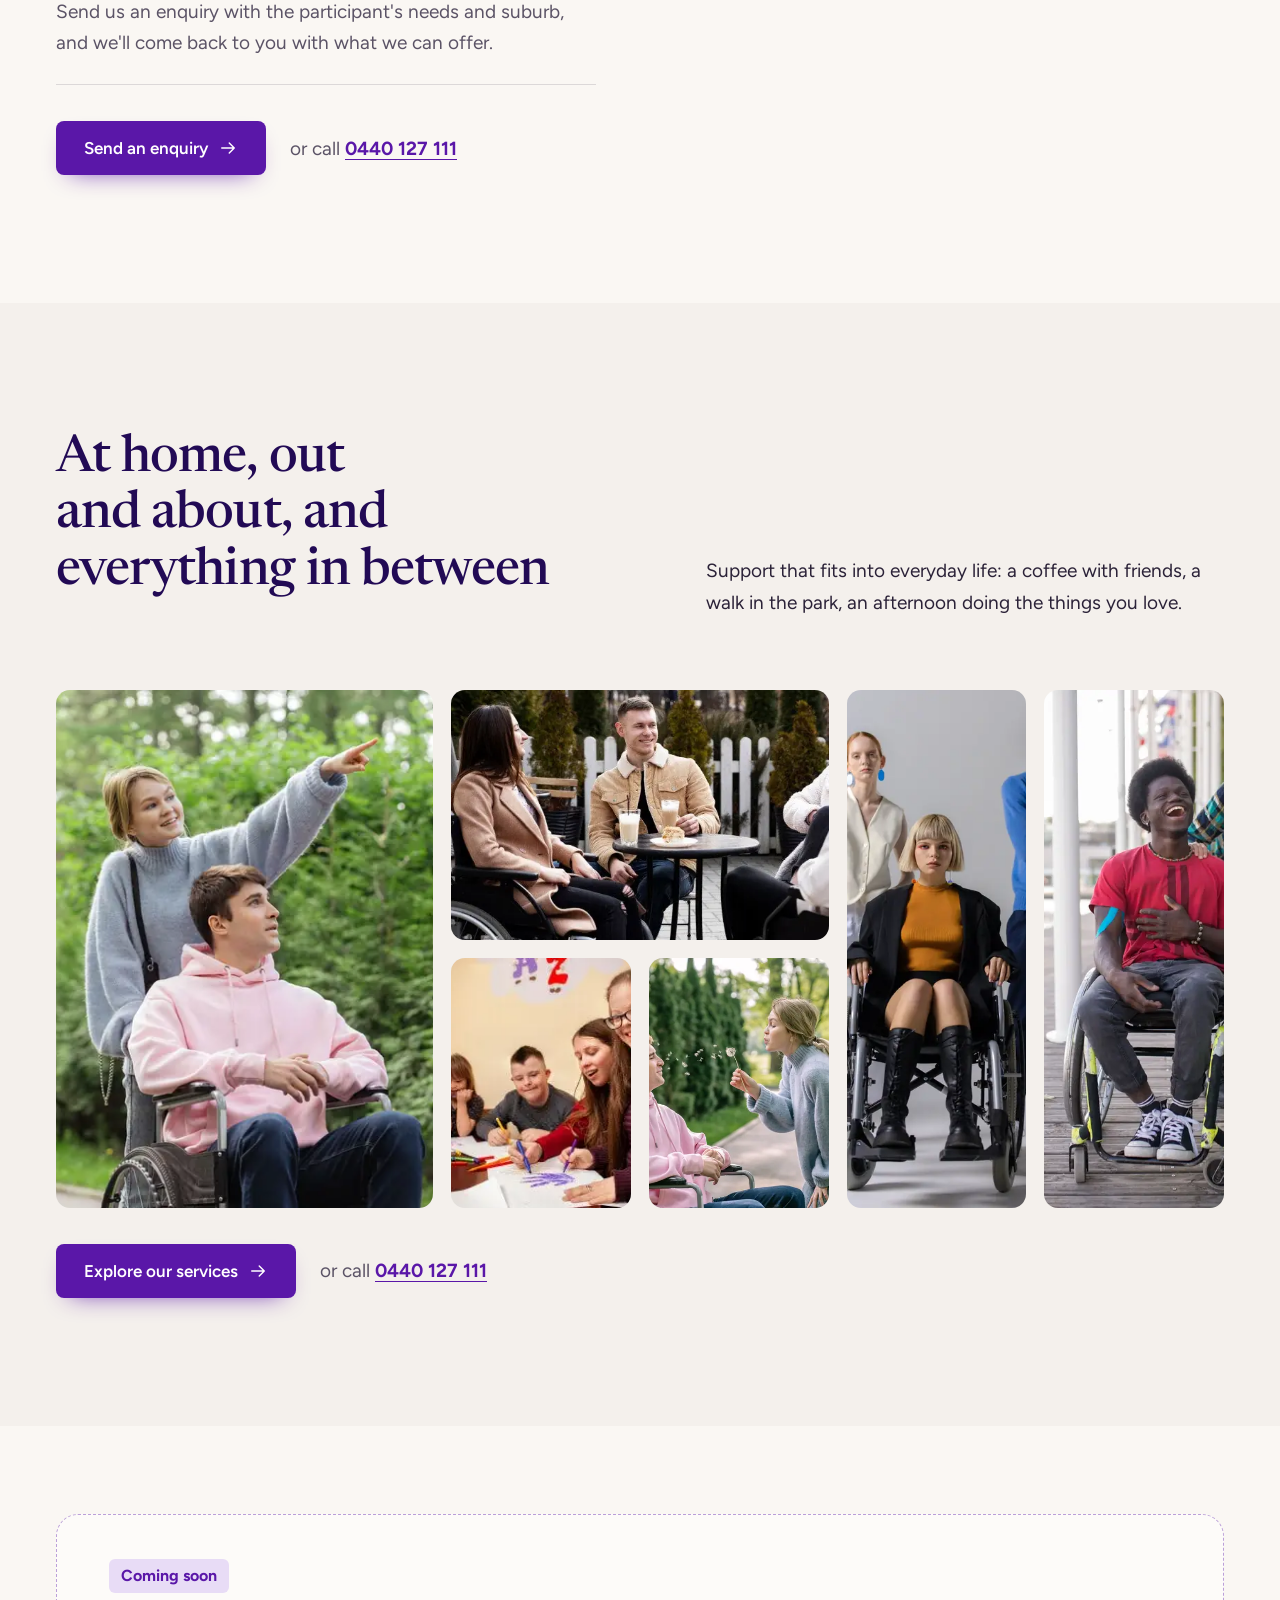
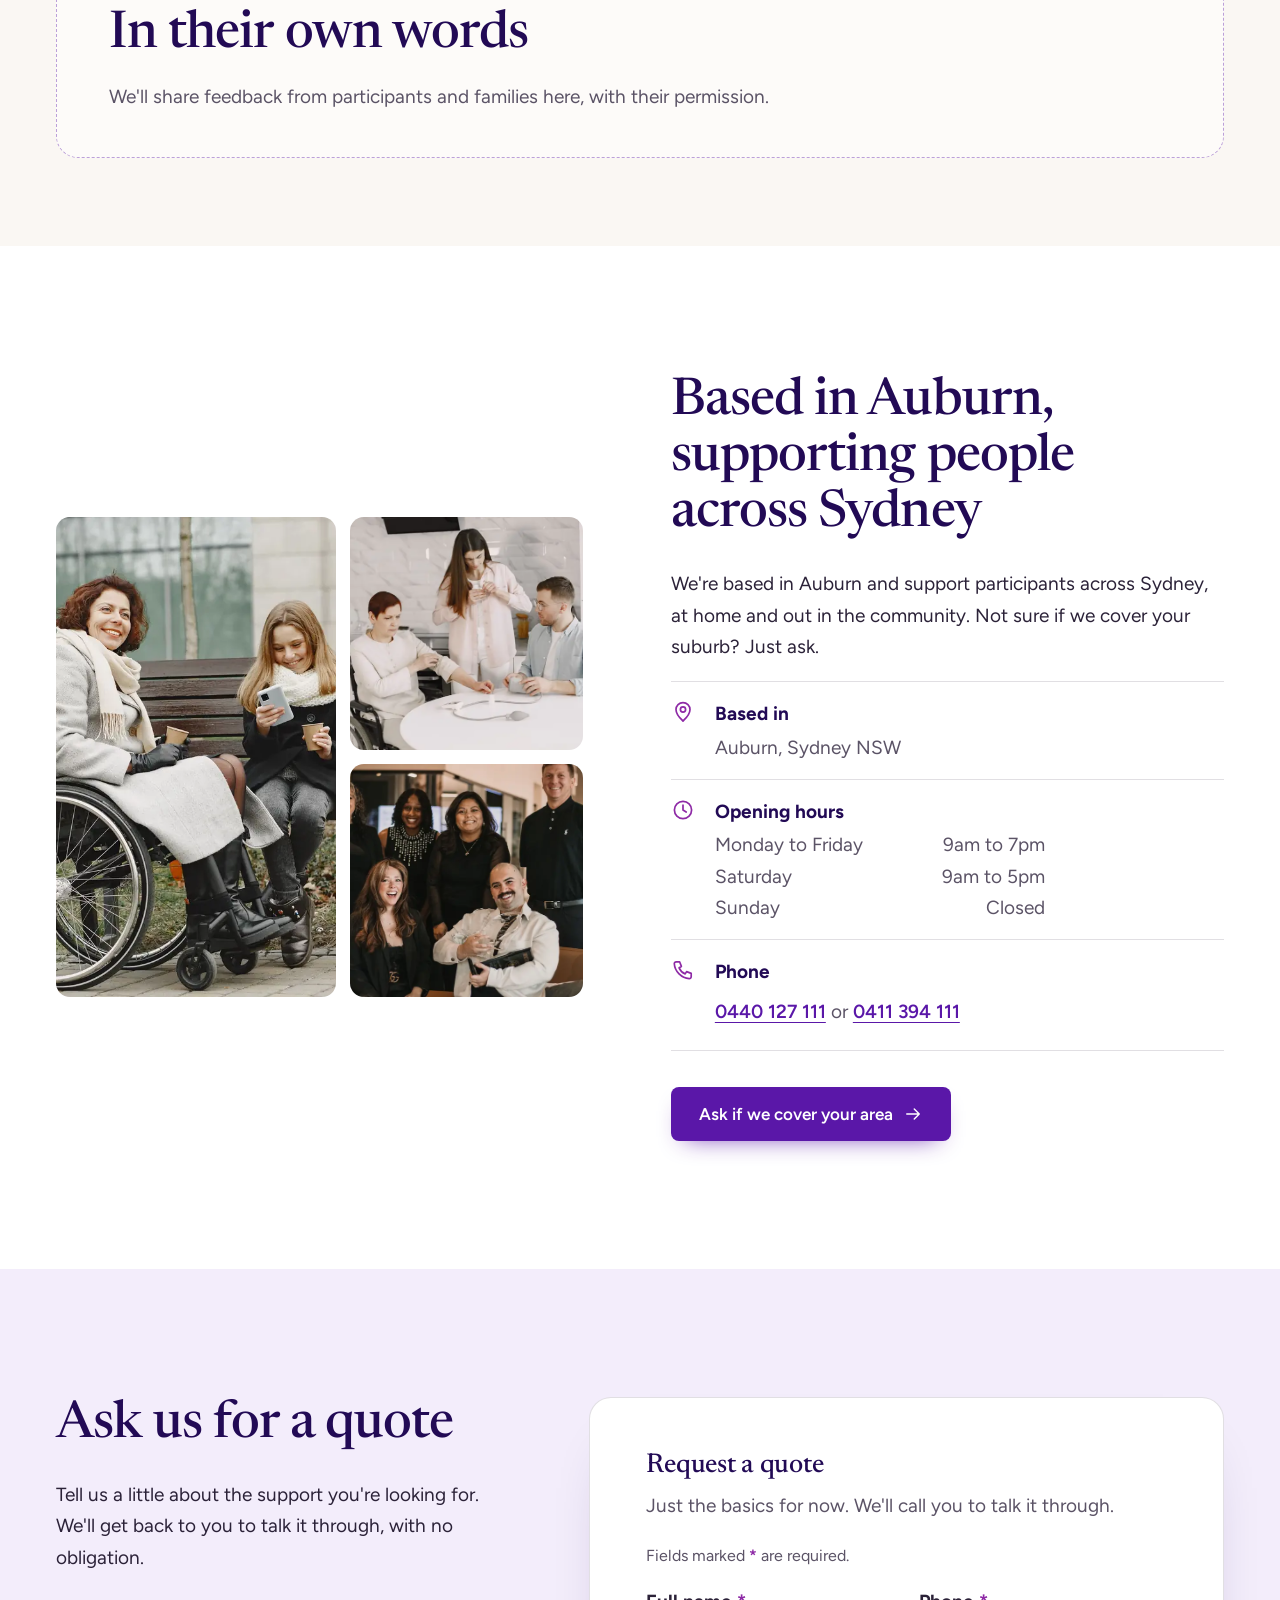
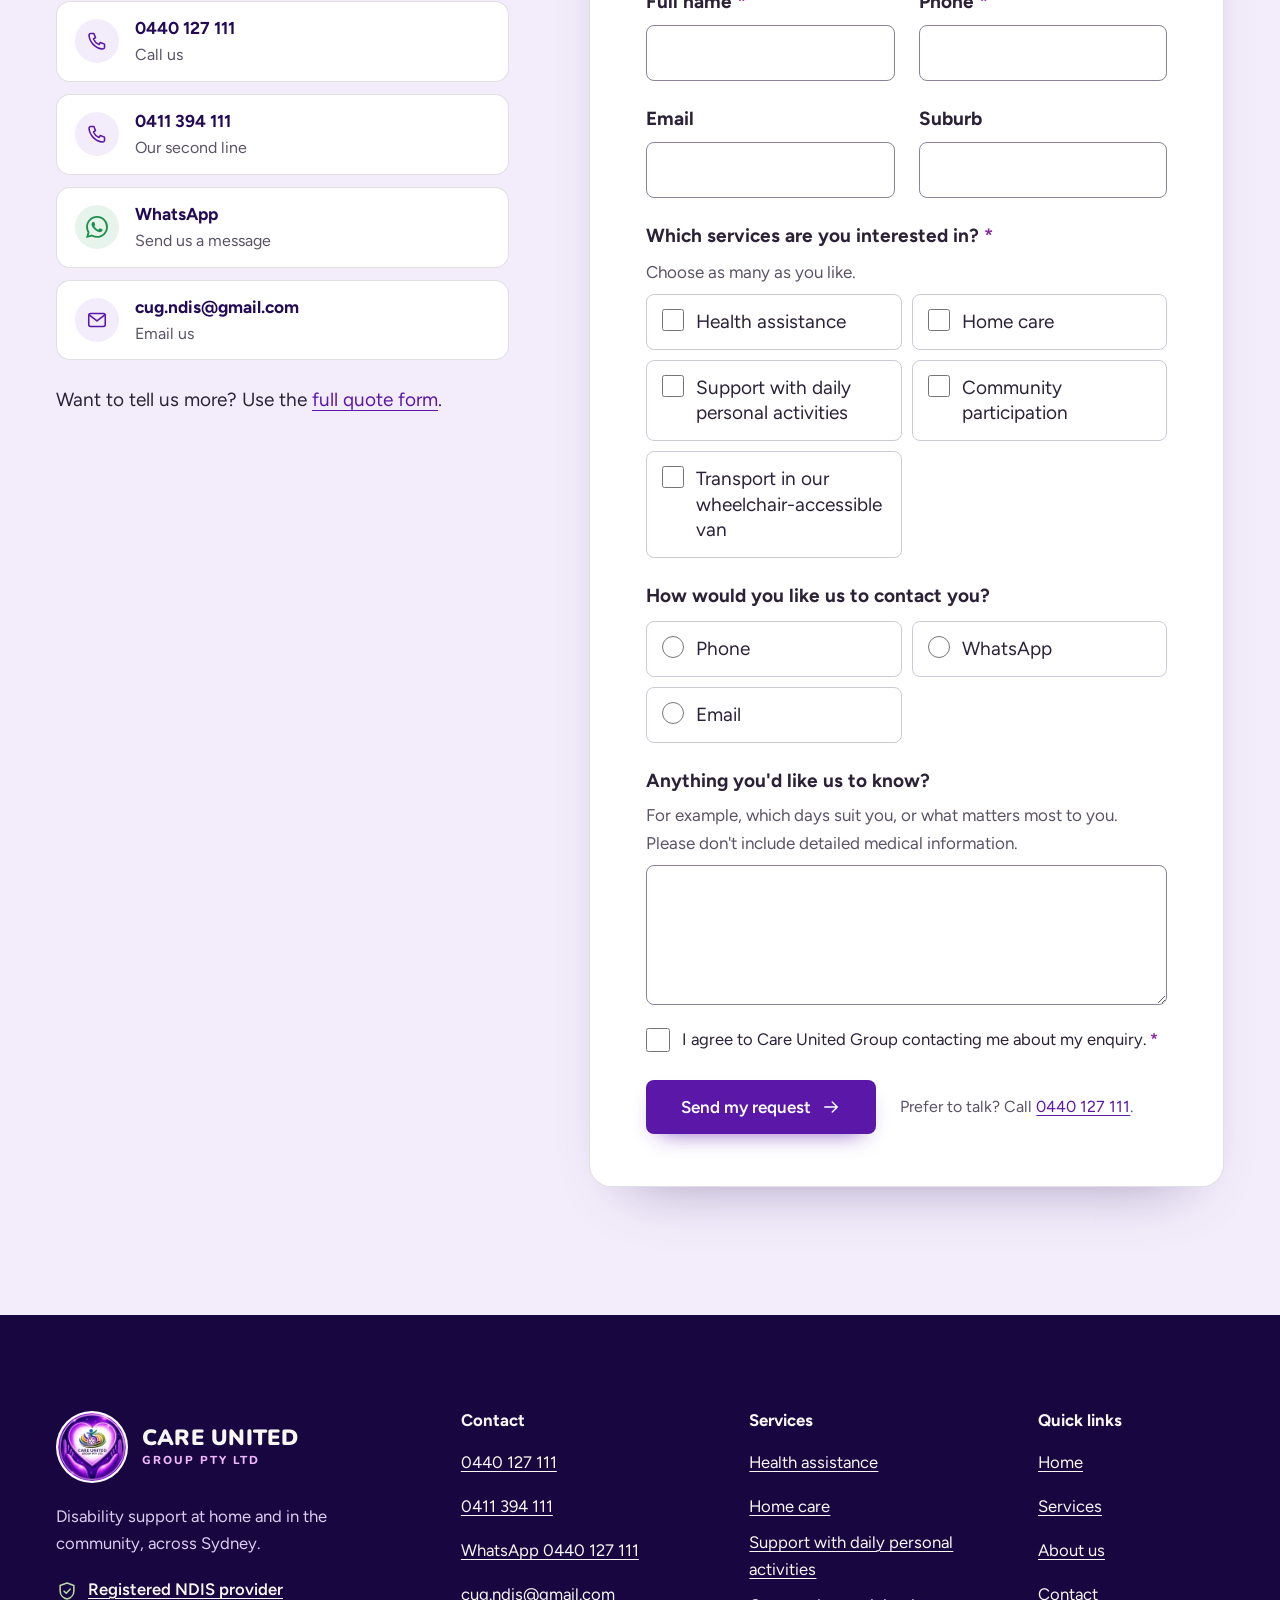
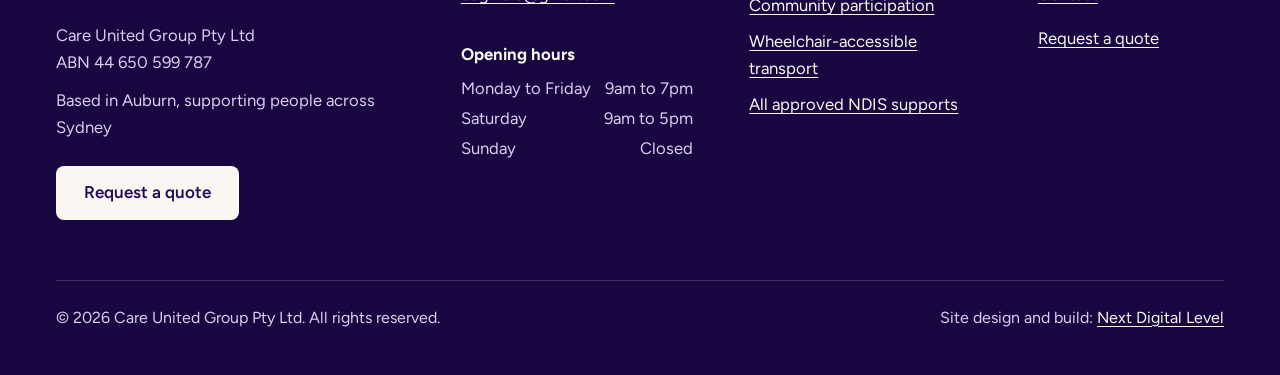
==== commit e25e3964: "Home hero: client logo board with cut-out Pexels photos of disabled people (client request); drop va" ====
--- a/index.html
+++ b/index.html
@@ -5,17 +5,15 @@
   <meta name="viewport" content="width=device-width, initial-scale=1">
   <title>Registered NDIS Provider Sydney | Care United Group, Auburn</title>
   <meta name="description" content="Registered NDIS provider in Auburn supporting people across Sydney: health assistance, home care, daily personal activities, community participation and a wheelchair-accessible van.">
-  <!-- TODO: this is a preview/pitch copy. Remove the noindex line below (and the Disallow in robots.txt) when the site moves to the client's own domain. -->
-  <meta name="robots" content="noindex, nofollow">
-  <!-- TODO: add <link rel="canonical"> and og:url with the final absolute URL once the domain is confirmed. -->
+  <link rel="canonical" href="https://www.cugndis.com.au/">
+  <meta property="og:url" content="https://www.cugndis.com.au/">
   <meta name="theme-color" content="#5a17a8">
   <meta property="og:type" content="website">
   <meta property="og:site_name" content="Care United Group Pty Ltd">
   <meta property="og:locale" content="en_AU">
   <meta property="og:title" content="Registered NDIS Provider Sydney | Care United Group, Auburn">
   <meta property="og:description" content="Registered NDIS provider in Auburn supporting people across Sydney: health assistance, home care, daily personal activities, community participation and a wheelchair-accessible van.">
-  <!-- TODO: social networks need an absolute og:image URL. Change to https://YOUR-DOMAIN/images/og-image.jpg once the domain is final. -->
-  <meta property="og:image" content="images/og-image.jpg">
+  <meta property="og:image" content="https://www.cugndis.com.au/images/og-image.jpg">
   <meta property="og:image:width" content="1200">
   <meta property="og:image:height" content="630">
   <meta property="og:image:alt" content="A support worker pouring a drink for a young man in a wheelchair at a kitchen table">
@@ -29,8 +27,7 @@
   <link rel="stylesheet" href="https://fonts.googleapis.com/css2?family=Nunito:wght@800;900&amp;family=Figtree:wght@400..700&amp;family=Newsreader:opsz,wght@6..72,400..600&amp;display=swap">
   <link rel="stylesheet" href="css/style.css">
   <script>document.documentElement.className += " js";</script>
-  <!-- TODO: once the final domain is live, add "url" and "image" (absolute URLs) to this schema. -->
-  <script type="application/ld+json">
+    <script type="application/ld+json">
 {
   "@context": "https://schema.org",
   "@type": "LocalBusiness",
@@ -131,7 +128,10 @@
         "name": "Transport in our wheelchair-accessible van"
       }
     }
-  ]
+  ],
+  "url": "https://www.cugndis.com.au/",
+  "image": "https://www.cugndis.com.au/images/og-image.jpg",
+  "logo": "https://www.cugndis.com.au/images/logo-badge-320.webp"
 }
   </script>
 </head>
@@ -193,11 +193,7 @@
           </ul>
         </div>
         <div class="hero-visual">
-          <div class="hero-main veil"><!-- TODO: replace with real client photos (stock image used as a placeholder) --><img src="images/hero-640.webp" srcset="images/hero-640.webp 640w, images/hero-1100.webp 1100w" sizes="(min-width: 900px) 40vw, 80vw" width="1100" height="1375" alt="A support worker pours a glass of juice for a young man in a wheelchair at a kitchen table" fetchpriority="high" decoding="async"></div>
-          <figure class="hero-inset float">
-            <!-- The client's own van photo (sent 22 Nov 2026 as a small Messenger image). TODO: ask for the full-size original. --><img src="images/van-exterior-260.webp" srcset="images/van-exterior-260.webp 260w" sizes="(min-width: 900px) 22vw, 50vw" width="260" height="260" alt="The back of our white Toyota HiAce Commuter van, with a wheelchair access sign on the rear window" fetchpriority="high" decoding="async">
-            <figcaption><svg viewBox="0 0 24 24" fill="none" stroke="currentColor" stroke-width="1.7" stroke-linecap="round" stroke-linejoin="round" aria-hidden="true" focusable="false"><circle cx="11" cy="4.6" r="1.8"/><path d="M11 7.5v6h5.2l2.3 5"/><path d="M11 10h4.5"/><path d="M8.2 10.6a5.6 5.6 0 1 0 6.9 7.6"/></svg>Our wheelchair-accessible van</figcaption>
-          </figure>
+          <div class="hero-main veil"><!-- Made 24 Nov 2026 at the client's request: their logo on a board with cut-out Pexels photos (#8524618, #6606139, #7294852, free Pexels licence). Source script: _build/hero_logo.py. --><img src="images/hero-logo-640.webp" srcset="images/hero-logo-640.webp 640w, images/hero-logo-1100.webp 1100w" sizes="(min-width: 900px) 40vw, 80vw" width="1100" height="1375" alt="The Care United Group logo on a board, with three smiling people in front: a young woman in a wheelchair, an older man with a white cane and a man in a wheelchair" fetchpriority="high" decoding="async"></div>
           <p class="hero-tag"><strong>13 supports</strong>approved on the NDIS Commission register</p>
         </div>
       </div>
--- a/css/style.css
+++ b/css/style.css
@@ -305,9 +305,9 @@
 .hero-facts .ico svg { width: 22px; height: 22px; }
 .hero-facts small { display: block; font-weight: 400; color: var(--muted); font-size: 1rem; }
 
-.hero-visual { position: relative; padding: 0 0 70px 0; }
+.hero-visual { position: relative; }
 .hero-main { border-radius: var(--r-lg); overflow: hidden; margin-left: 14%; box-shadow: var(--shadow); }
-.hero-main img { width: 100%; aspect-ratio: 4 / 4.6; object-fit: cover; object-position: 55% 40%; }
+.hero-main img { width: 100%; aspect-ratio: 4 / 4.6; object-fit: cover; object-position: 50% 40%; }
 .hero-inset {
   position: absolute; left: 0; bottom: 0; width: 56%; margin: 0;
   border-radius: var(--r); overflow: hidden; border: 6px solid var(--ivory);
